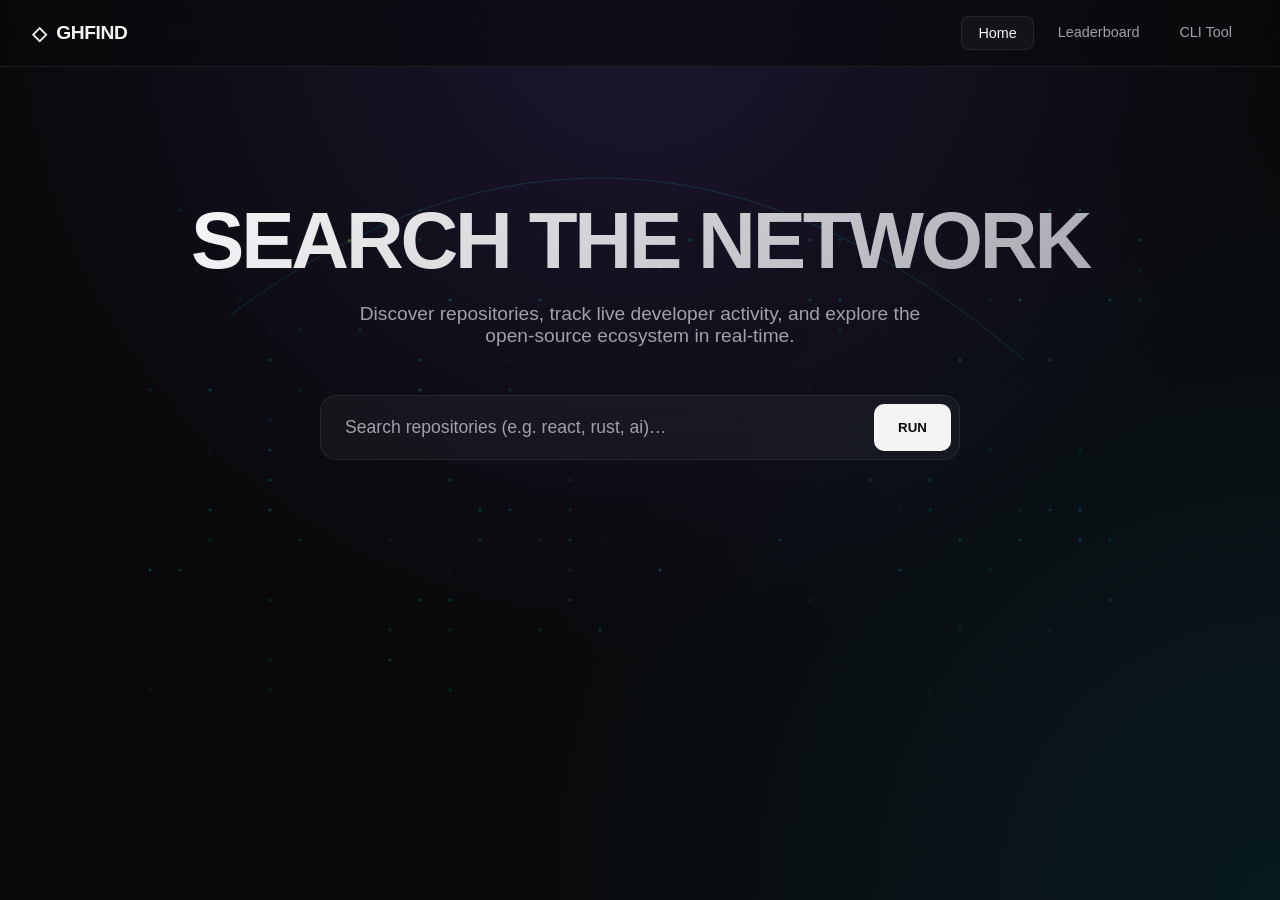
==== index.html @ 86d38558 "Refactor index.html for UI improvements and optimizations Updated the title and favicon, modified se" ====
<!doctype html>
<html lang="en">
<head>
  <meta charset="utf-8">
  <meta name="viewport" content="width=device-width,initial-scale=1">
  <title>◇ GHFIND — Global Intelligence</title>
  <link rel="icon" href="data:image/svg+xml,<svg xmlns='http://www.w3.org/2000/svg' viewBox='0 0 100 100'><text y='.9em' font-size='90'>🐣</text></svg>">
  <link rel="preconnect" href="https://fonts.googleapis.com">
  <link rel="preconnect" href="https://fonts.gstatic.com" crossorigin>
  <link href="https://fonts.googleapis.com/css2?family=JetBrains+Mono:wght@400;500;700&family=Kanit:wght@600;800;900&display=swap" rel="stylesheet">
  <link rel="stylesheet" href="style.css">
</head>
<body>

  <div class="bg-grid"></div>
  <canvas id="map-canvas"></canvas>

  <nav class="topbar">
    <a class="nav-logo" href="index.html">
      <span class="dia">◇</span> GHFIND
    </a>
    <div class="nav-links">
      <a href="index.html" class="active">Home</a>
      <a href="leaderboard.html">Leaderboard</a>
      <a href="https://github.com/7helix/ghfind" target="_blank">CLI Tool</a>
    </div>
  </nav>

  <main class="wrap">
    <section class="hero">
      <h1>SEARCH THE NETWORK</h1>
      <p>Discover repositories, track live developer activity, and explore the open-source ecosystem in real-time.</p>
      
      <div class="search-wrap">
        <input type="text" id="q" placeholder="Search repositories (e.g. react, rust, ai)…" autocomplete="off">
        <button id="search-btn">RUN</button>
      </div>
    </section>

    <div id="status" class="status" hidden></div>
    <div id="grid" class="grid"></div>
  </main>

  <script>
    const $ = s => document.querySelector(s);
    
    // ═══════════════════════════════════════════════════════════════
    // CYBER MAP ANIMATION
    // ═══════════════════════════════════════════════════════════════
    const canvas = $('#map-canvas');
    const ctx = canvas.getContext('2d');
    let w, h;
    let hubs = [];
    let pulses = [];

    function resize() {
      w = canvas.width = window.innerWidth;
      h = canvas.height = window.innerHeight;
    }
    window.addEventListener('resize', resize);
    resize();

    // Tech hubs (x, y percentages)
    const locations = [
      [0.15, 0.3], [0.18, 0.35], // US West
      [0.25, 0.3], [0.28, 0.35], // US Central
      [0.32, 0.3], [0.35, 0.35], // US East
      [0.45, 0.3], [0.48, 0.35], // Europe
      [0.65, 0.45],              // India
      [0.75, 0.35], [0.8, 0.4],  // Asia
      [0.82, 0.25],              // Japan
      [0.85, 0.8],               // Australia
      [0.35, 0.7]                // South America
    ];

    // Generate node grid
    for (let x = 0; x < w; x += 30) {
      for (let y = 0; y < h; y += 30) {
        if (Math.random() > 0.8 && (x > w*0.1 && x < w*0.9 && y > h*0.2 && y < h*0.8)) {
          hubs.push({ x, y, baseOpacity: Math.random() * 0.3 + 0.1, pulse: 0 });
        }
      }
    }

    function draw() {
      ctx.clearRect(0, 0, w, h);
      
      // Draw nodes
      hubs.forEach(hub => {
        hub.pulse *= 0.95;
        ctx.beginPath();
        ctx.arc(hub.x, hub.y, 1.5, 0, Math.PI * 2);
        ctx.fillStyle = `rgba(0, 229, 255, ${hub.baseOpacity + hub.pulse})`;
        ctx.fill();
      });

      // Draw pulses (lasers)
      for (let i = pulses.length - 1; i >= 0; i--) {
        let p = pulses[i];
        p.progress += 0.015;
        if (p.progress >= 1) {
          pulses.splice(i, 1);
          continue;
        }

        const startX = p.start[0] * w;
        const startY = p.start[1] * h;
        const endX = p.end[0] * w;
        const endY = p.end[1] * h;

        const cx = (startX + endX) / 2;
        const cy = (startY + endY) / 2 - Math.abs(startX - endX) * 0.4;

        ctx.beginPath();
        ctx.moveTo(startX, startY);
        ctx.quadraticCurveTo(cx, cy, endX, endY);
        
        const opacity = Math.sin(p.progress * Math.PI);
        ctx.strokeStyle = `rgba(0, 229, 255, ${opacity * 0.6})`;
        ctx.lineWidth = 1;
        ctx.stroke();

        // Glow dot
        const t = p.progress;
        const px = (1-t)*(1-t)*startX + 2*(1-t)*t*cx + t*t*endX;
        const py = (1-t)*(1-t)*startY + 2*(1-t)*t*cy + t*t*endY;
        
        ctx.beginPath();
        ctx.arc(px, py, 2, 0, Math.PI * 2);
        ctx.fillStyle = `rgba(168, 240, 74, ${opacity})`; // Lime dot
        ctx.fill();
        ctx.shadowColor = '#a8f04a';
        ctx.shadowBlur = 10;
      }
      ctx.shadowBlur = 0;

      requestAnimationFrame(draw);
    }

    // Spawn pulses randomly
    setInterval(() => {
      if (pulses.length < 8) {
        const start = locations[Math.floor(Math.random() * locations.length)];
        const end = locations[Math.floor(Math.random() * locations.length)];
        if (start !== end) {
          pulses.push({ start, end, progress: 0 });
        }
      }
    }, 900);

    draw();

    // ═══════════════════════════════════════════════════════════════
    // SEARCH LOGIC
    // ═══════════════════════════════════════════════════════════════
    async function search(q) {
      if (!q.trim()) return;
      $('#status').hidden = false;
      $('#status').innerHTML = '<div class="loader"></div>SCANNING NETWORK...';
      $('#grid').innerHTML = '';

      try {
        const url = `https://api.github.com/search/repositories?q=${encodeURIComponent(q)}&sort=stars&order=desc&per_page=12`;
        const res = await fetch(url);
        const data = await res.json();

        if (!res.ok) throw new Error(data.message);

        if (data.items.length === 0) {
          $('#status').textContent = 'NO REPOSITORIES FOUND.';
          return;
        }

        $('#status').hidden = true;
        
        data.items.forEach(repo => {
          const el = document.createElement('a');
          el.href = repo.html_url;
          el.target = '_blank';
          el.className = 'card';
          el.innerHTML = `
            <div class="card-head">
              <img class="card-avatar" src="${repo.owner.avatar_url}" alt="">
              <div class="card-repo">${repo.full_name}</div>
            </div>
            <div class="card-desc">${repo.description || 'No description provided.'}</div>
            <div class="card-stats">
              <span>★ ${repo.stargazers_count.toLocaleString()}</span>
              <span>⑂ ${repo.forks_count.toLocaleString()}</span>
              <span class="lang">${repo.language || 'TXT'}</span>
            </div>
          `;
          $('#grid').appendChild(el);
        });

      } catch (e) {
        $('#status').innerHTML = `<span class="error">ERR: ${e.message.toUpperCase()}</span>`;
      }
    }

    $('#search-btn').addEventListener('click', () => search($('#q').value));
    $('#q').addEventListener('keydown', e => {
      if (e.key === 'Enter') search($('#q').value);
    });

  </script>
</body>
</html>
---- style.css ----
:root {
  --bg: #09090b;
  --bg-glow: radial-gradient(circle at 50% 0%, rgba(139, 92, 246, 0.15) 0%, transparent 60%),
             radial-gradient(circle at 100% 100%, rgba(6, 182, 212, 0.1) 0%, transparent 50%);
  --glass: rgba(255, 255, 255, 0.04);
  --glass-hover: rgba(255, 255, 255, 0.08);
  --glass-border: rgba(255, 255, 255, 0.08);
  --text: #f4f4f5;
  --text-muted: #a1a1aa;
  --accent: #8b5cf6;
  --accent-glow: rgba(139, 92, 246, 0.4);
  --cyan: #06b6d4;
  --danger: #ef4444;
  --font: 'Inter', -apple-system, BlinkMacSystemFont, "Segoe UI", Roboto, sans-serif;
  --mono: 'JetBrains Mono', monospace;
}

* { box-sizing: border-box; margin: 0; padding: 0; }

body {
  background-color: var(--bg);
  background-image: var(--bg-glow);
  background-attachment: fixed;
  color: var(--text);
  font-family: var(--font);
  -webkit-font-smoothing: antialiased;
  min-height: 100vh;
  overflow-x: hidden;
}

::-webkit-scrollbar { width: 8px; height: 8px; }
::-webkit-scrollbar-track { background: var(--bg); }
::-webkit-scrollbar-thumb { background: #27272a; border-radius: 4px; }
::-webkit-scrollbar-thumb:hover { background: #3f3f46; }

a { color: inherit; text-decoration: none; }
button { font-family: inherit; cursor: pointer; border: none; background: none; }

/* Background Canvas */
#map-canvas {
  position: fixed;
  top: 0; left: 0; width: 100%; height: 100%;
  z-index: -1;
  opacity: 0.6;
}

/* Topbar */
.topbar {
  position: sticky; top: 0; z-index: 100;
  display: flex; align-items: center; justify-content: space-between;
  padding: 1rem 2rem;
  background: rgba(9, 9, 11, 0.6);
  backdrop-filter: blur(20px);
  -webkit-backdrop-filter: blur(20px);
  border-bottom: 1px solid var(--glass-border);
}
.nav-logo {
  display: flex; align-items: center; gap: 0.6rem;
  font-weight: 700; font-size: 1.2rem; letter-spacing: -0.02em;
}
.nav-logo svg { width: 24px; height: 24px; color: var(--accent); }
.nav-links { display: flex; gap: 0.5rem; }
.nav-links a {
  padding: 0.5rem 1rem; border-radius: 8px; font-size: 0.9rem; font-weight: 500;
  color: var(--text-muted); transition: all 0.2s ease;
}
.nav-links a:hover { color: var(--text); background: var(--glass); }
.nav-links a.active { color: var(--text); background: var(--glass); border: 1px solid var(--glass-border); }

/* Layout */
.wrap { max-width: 1200px; margin: 0 auto; padding: 2rem; }
.hero { text-align: center; padding: 6rem 1rem 2rem; }
.hero h1 {
  font-size: clamp(3rem, 8vw, 5rem); font-weight: 800; letter-spacing: -0.04em;
  background: linear-gradient(135deg, #fff 0%, #a1a1aa 100%);
  -webkit-background-clip: text; -webkit-text-fill-color: transparent;
  margin-bottom: 1rem;
}
.hero p { font-size: 1.2rem; color: var(--text-muted); max-width: 600px; margin: 0 auto 3rem; }

/* Search Bar */
.search-wrap {
  position: relative; max-width: 640px; margin: 0 auto;
  background: var(--glass); border: 1px solid var(--glass-border);
  border-radius: 16px; display: flex; padding: 0.5rem;
  backdrop-filter: blur(12px);
  transition: border-color 0.2s, box-shadow 0.2s;
}
.search-wrap:focus-within {
  border-color: var(--accent);
  box-shadow: 0 0 0 4px var(--accent-glow);
}
.search-wrap input {
  flex: 1; background: transparent; border: none; outline: none;
  color: var(--text); font-size: 1.1rem; padding: 0.8rem 1rem;
}
.search-wrap input::placeholder { color: var(--text-muted); }
.search-wrap button {
  background: var(--text); color: var(--bg); font-weight: 600;
  padding: 0 1.5rem; border-radius: 10px; transition: transform 0.1s;
}
.search-wrap button:hover { transform: scale(0.98); }

/* Filters */
.filters {
  display: flex; flex-direction: column; gap: 1rem; align-items: center;
  margin-top: 2rem;
}
.chips { display: flex; gap: 0.5rem; flex-wrap: wrap; justify-content: center; }
.chips .lbl { color: var(--text-muted); font-size: 0.9rem; font-weight: 500; margin-right: 0.5rem; }
.chip {
  padding: 0.4rem 1rem; border-radius: 20px; font-size: 0.85rem; font-weight: 500;
  background: var(--glass); border: 1px solid var(--glass-border); color: var(--text-muted);
  transition: all 0.2s;
}
.chip:hover { background: var(--glass-hover); color: var(--text); }
.chip.on { background: var(--accent); color: #fff; border-color: var(--accent); box-shadow: 0 0 12px var(--accent-glow); }

/* Cards */
.grid {
  display: grid; grid-template-columns: repeat(auto-fill, minmax(340px, 1fr));
  gap: 1.5rem; margin-top: 2rem;
}
.card {
  background: var(--glass); border: 1px solid var(--glass-border);
  border-radius: 16px; padding: 1.5rem; backdrop-filter: blur(12px);
  transition: all 0.3s cubic-bezier(0.4, 0, 0.2, 1);
  display: flex; flex-direction: column; cursor: pointer;
}
.card:hover {
  background: var(--glass-hover); border-color: rgba(255,255,255,0.15);
  transform: translateY(-4px); box-shadow: 0 12px 30px rgba(0,0,0,0.4);
}
.card-head { display: flex; align-items: center; gap: 0.8rem; margin-bottom: 1rem; }
.card-avatar { width: 32px; height: 32px; border-radius: 50%; background: #27272a; }
.card-repo { font-weight: 600; font-size: 1.1rem; color: #fff; flex: 1; }
.fav-btn {
  font-size: 1.2rem; color: var(--text-muted); transition: color 0.2s, transform 0.1s;
}
.fav-btn:hover { color: #fbbf24; transform: scale(1.1); }
.fav-btn.on { color: #fbbf24; }
.card-desc {
  color: var(--text-muted); font-size: 0.95rem; line-height: 1.6; flex: 1;
  display: -webkit-box; -webkit-line-clamp: 3; -webkit-box-orient: vertical; overflow: hidden;
  margin-bottom: 1.5rem;
}
.card-stats {
  display: flex; gap: 1rem; font-size: 0.85rem; color: var(--text-muted);
  align-items: center; border-top: 1px solid var(--glass-border); padding-top: 1rem;
}
.card-stats span { display: flex; align-items: center; gap: 0.3rem; }
.card-stats .lang { margin-left: auto; color: var(--cyan); font-weight: 500; }
.card-actions { display: flex; gap: 0.5rem; margin-top: 1rem; }
.btn-details, .btn-link {
  flex: 1; text-align: center; padding: 0.6rem; border-radius: 8px;
  font-size: 0.85rem; font-weight: 600; transition: all 0.2s;
}
.btn-details { background: rgba(139, 92, 246, 0.1); color: var(--accent); border: 1px solid rgba(139, 92, 246, 0.3); }
.btn-details:hover { background: rgba(139, 92, 246, 0.2); }
.btn-link { background: var(--glass); color: var(--text); border: 1px solid var(--glass-border); }
.btn-link:hover { background: var(--glass-hover); }

/* Utilities */
.status { text-align: center; color: var(--text-muted); margin: 2rem 0; font-size: 0.95rem; }
.status.error { color: var(--danger); }
.loader {
  width: 24px; height: 24px; border: 3px solid var(--glass-border);
  border-top-color: var(--accent); border-radius: 50%;
  animation: spin 1s linear infinite; margin: 0 auto 1rem;
}
@keyframes spin { to { transform: rotate(360deg); } }

/* Modals & Drawers */
.modal, .drawer { position: fixed; inset: 0; z-index: 200; display: flex; justify-content: center; align-items: center; }
.modal[hidden], .drawer[hidden] { display: none; }
.modal-back, .drawer-back { position: absolute; inset: 0; background: rgba(0,0,0,0.8); backdrop-filter: blur(4px); }
.modal-panel {
  position: relative; width: min(800px, 90%); max-height: 90vh; overflow-y: auto;
  background: var(--bg); border: 1px solid var(--glass-border);
  border-radius: 16px; padding: 2rem; box-shadow: 0 20px 50px rgba(0,0,0,0.5);
}
.drawer-panel {
  position: absolute; right: 0; top: 0; bottom: 0; width: min(400px, 90%);
  background: var(--bg); border-left: 1px solid var(--glass-border);
  display: flex; flex-direction: column;
}
.modal-close-btn {
  position: absolute; top: 1rem; right: 1rem; font-size: 1.2rem; color: var(--text-muted);
  background: var(--glass); width: 32px; height: 32px; border-radius: 50%;
  display: flex; align-items: center; justify-content: center;
}
.modal-close-btn:hover { background: var(--glass-hover); color: var(--text); }
.modal-stats {
  display: flex; gap: 2rem; background: var(--glass); padding: 1rem; border-radius: 12px; margin-bottom: 1.5rem;
}
.modal-stats strong { font-size: 1.2rem; color: var(--accent); }
.readme {
  background: #000; padding: 1rem; border-radius: 12px; font-family: var(--mono);
  font-size: 0.85rem; white-space: pre-wrap; color: #a1a1aa;
}
.drawer-head { padding: 1.5rem; border-bottom: 1px solid var(--glass-border); display: flex; justify-content: space-between; }
.drawer-body { padding: 1rem; overflow-y: auto; flex: 1; }
.fav-item {
  display: flex; align-items: center; gap: 0.8rem; padding: 0.8rem; border-radius: 8px;
  cursor: pointer; transition: background 0.2s;
}
.fav-item:hover { background: var(--glass); }

@media (max-width: 768px) {
  .topbar { padding: 1rem; flex-direction: column; gap: 1rem; }
  .nav-links { width: 100%; overflow-x: auto; justify-content: center; }
  .hero { padding: 4rem 1rem 2rem; }
  .grid { grid-template-columns: 1fr; }
}
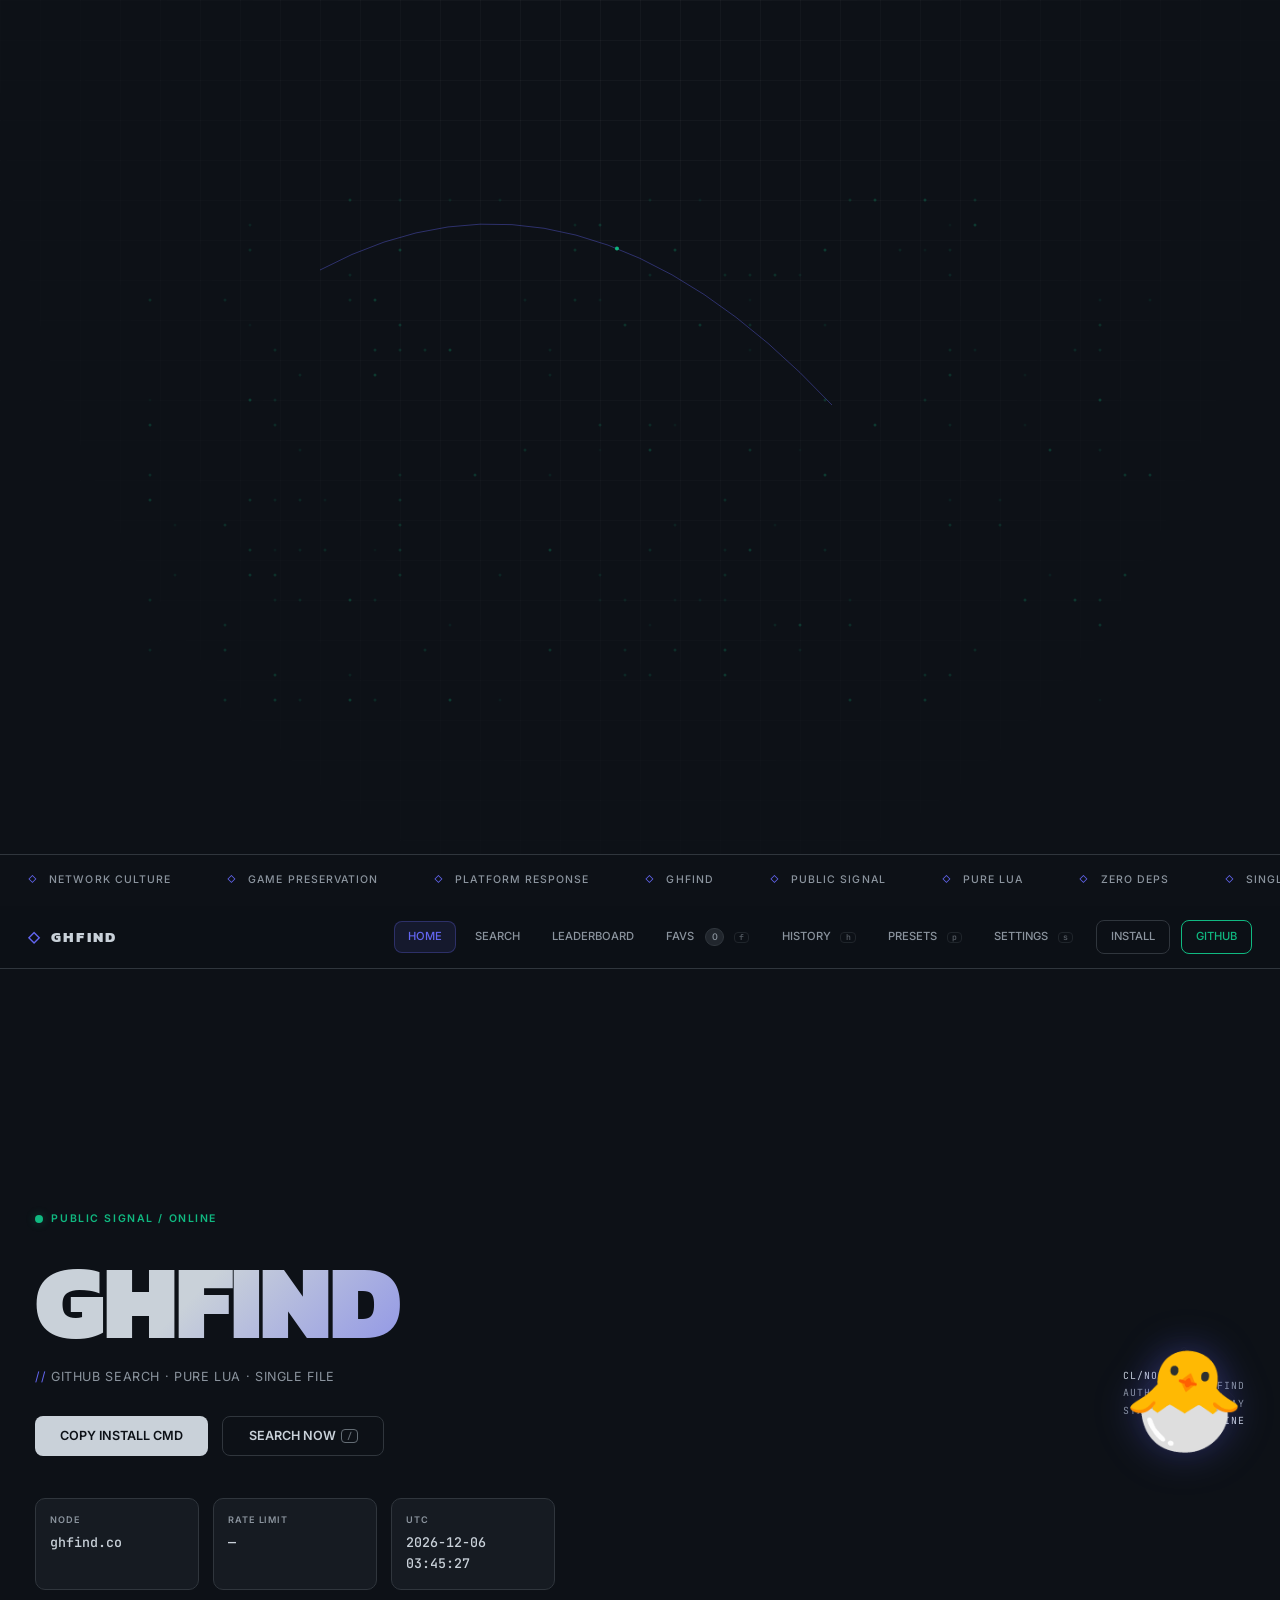
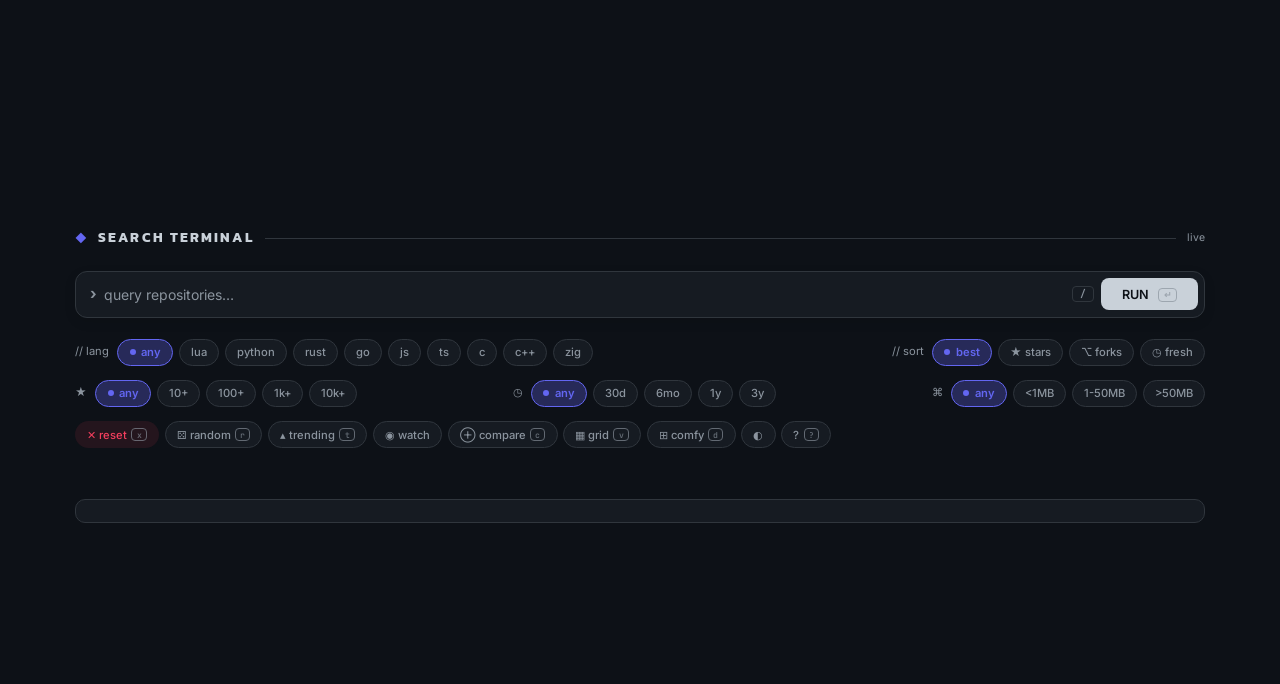
==== commit cd88a1be: "Update print statement from 'Hello' to 'Goodbye'" ====
--- a/index.html
+++ b/index.html
@@ -1,208 +1,1456 @@
 <!doctype html>
-<html lang="en">
+<html lang="en" data-theme="dark">
 <head>
-  <meta charset="utf-8">
-  <meta name="viewport" content="width=device-width,initial-scale=1">
-  <title>◇ GHFIND — Global Intelligence</title>
-  <link rel="icon" href="data:image/svg+xml,<svg xmlns='http://www.w3.org/2000/svg' viewBox='0 0 100 100'><text y='.9em' font-size='90'>🐣</text></svg>">
-  <link rel="preconnect" href="https://fonts.googleapis.com">
-  <link rel="preconnect" href="https://fonts.gstatic.com" crossorigin>
-  <link href="https://fonts.googleapis.com/css2?family=JetBrains+Mono:wght@400;500;700&family=Kanit:wght@600;800;900&display=swap" rel="stylesheet">
-  <link rel="stylesheet" href="style.css">
+<meta charset="utf-8">
+<meta name="viewport" content="width=device-width,initial-scale=1,viewport-fit=cover">
+<title>◇ GHFIND — repo searcher</title>
+<meta name="description" content="GitHub repository search tool — pure Lua, single file.">
+<link rel="icon" href="data:image/svg+xml,<svg xmlns='http://www.w3.org/2000/svg' viewBox='0 0 100 100'><text y='.9em' font-size='90'>🐣</text></svg>">
+<link rel="preconnect" href="https://fonts.googleapis.com">
+<link rel="preconnect" href="https://fonts.gstatic.com" crossorigin>
+<link href="https://fonts.googleapis.com/css2?family=Inter:wght@400;500;600;700;800&family=JetBrains+Mono:wght@400;500;700&family=Kanit:wght@600;800;900&display=swap" rel="stylesheet">
+<link rel="stylesheet" href="style.css">
 </head>
 <body>
 
-  <div class="bg-grid"></div>
-  <canvas id="map-canvas"></canvas>
-
-  <nav class="topbar">
-    <a class="nav-logo" href="index.html">
-      <span class="dia">◇</span> GHFIND
-    </a>
-    <div class="nav-links">
-      <a href="index.html" class="active">Home</a>
-      <a href="leaderboard.html">Leaderboard</a>
-      <a href="https://github.com/7helix/ghfind" target="_blank">CLI Tool</a>
-    </div>
-  </nav>
-
-  <main class="wrap">
-    <section class="hero">
-      <h1>SEARCH THE NETWORK</h1>
-      <p>Discover repositories, track live developer activity, and explore the open-source ecosystem in real-time.</p>
-      
-      <div class="search-wrap">
-        <input type="text" id="q" placeholder="Search repositories (e.g. react, rust, ai)…" autocomplete="off">
-        <button id="search-btn">RUN</button>
+<div class="bg-grid"></div>
+<canvas id="map-canvas"></canvas>
+
+<nav class="topbar">
+  <a class="nav-logo" href="#top">
+    <span class="dia">◇</span>
+    <span>GHFIND</span>
+  </a>
+  <button class="nav-toggle" id="nav-toggle" aria-label="menu" type="button">☰</button>
+  <div class="nav-links" id="nav-links">
+    <a class="active" href="#top">HOME</a>
+    <a href="#search">SEARCH</a>
+    <a href="leaderboard.html">LEADERBOARD</a>
+    <a href="#" id="nav-favs">FAVS<span class="badge" id="favc">0</span><kbd>f</kbd></a>
+    <a href="#" id="nav-hist">HISTORY<kbd>h</kbd></a>
+    <a href="#" id="nav-presets">PRESETS<kbd>p</kbd></a>
+    <a href="#" id="nav-settings">SETTINGS<kbd>s</kbd></a>
+    <a href="#" id="nav-install" class="nav-mid">INSTALL</a>
+    <a class="cta" href="https://github.com/7helix/ghfind" target="_blank" rel="noopener">GITHUB</a>
+  </div>
+</nav>
+
+<section class="hero" id="top">
+  <div class="hero-left">
+    <div class="signal">
+      <span class="signal-dot"></span>
+      PUBLIC SIGNAL / ONLINE
+    </div>
+    <h1 class="hero-title">GHFIND</h1>
+    <div class="hero-tag">github search · pure lua · single file</div>
+    <div class="hero-actions">
+      <button class="btn-green" id="copy-install">COPY INSTALL CMD</button>
+      <button class="btn-outline" id="scroll-search">SEARCH NOW <kbd>/</kbd></button>
+    </div>
+    <div class="info-boxes">
+      <div class="info-box">
+        <div class="k">NODE</div>
+        <div class="v">ghfind.co</div>
       </div>
-    </section>
-
-    <div id="status" class="status" hidden></div>
-    <div id="grid" class="grid"></div>
-  </main>
-
-  <script>
-    const $ = s => document.querySelector(s);
-    
-    // ═══════════════════════════════════════════════════════════════
-    // CYBER MAP ANIMATION
-    // ═══════════════════════════════════════════════════════════════
-    const canvas = $('#map-canvas');
-    const ctx = canvas.getContext('2d');
-    let w, h;
-    let hubs = [];
-    let pulses = [];
-
-    function resize() {
-      w = canvas.width = window.innerWidth;
-      h = canvas.height = window.innerHeight;
+      <div class="info-box">
+        <div class="k">RATE LIMIT</div>
+        <div class="v" id="rate">—</div>
+      </div>
+      <div class="info-box">
+        <div class="k">UTC</div>
+        <div class="v" id="utc">—</div>
+      </div>
+    </div>
+  </div>
+
+  <div class="hero-right">
+    <svg class="orbit" viewBox="0 0 500 500" aria-hidden="true">
+      <circle cx="250" cy="250" r="80"/>
+      <circle cx="250" cy="250" r="160" stroke-dasharray="4 8"/>
+      <circle cx="250" cy="250" r="230" stroke-dasharray="2 10"/>
+      <polygon points="250,40 460,250 250,460 40,250" fill="none"/>
+    </svg>
+    <div class="mascot">
+      <div class="mascot-glow"></div>
+      <div class="mascot-glyph">🐣</div>
+    </div>
+    <div class="hero-meta meta-l">
+      <div>CL/NODE::03</div>
+      <div>AUTH::PUBLIC</div>
+      <div>STATE::READ</div>
+    </div>
+    <div class="hero-meta meta-r">
+      <div>GHFIND</div>
+      <div>GATEWAY</div>
+      <div>ONLINE</div>
+    </div>
+  </div>
+</section>
+
+<section class="search-section" id="search">
+  <div class="section-head">
+    <span class="dia">◆</span>
+    <h2>SEARCH TERMINAL</h2>
+    <span class="line"></span>
+    <span class="dim">live</span>
+  </div>
+
+  <div class="bar">
+    <span class="prompt">›</span>
+    <input id="q" type="text" placeholder="query repositories…" autocomplete="off" spellcheck="false">
+    <kbd>/</kbd>
+    <button id="go">RUN <kbd>↵</kbd></button>
+  </div>
+
+  <div class="filters">
+    <div class="chips" id="langs">
+      <span class="lbl">// lang</span>
+      <button class="chip on" data-v="">any</button>
+      <button class="chip" data-v="lua">lua</button>
+      <button class="chip" data-v="python">python</button>
+      <button class="chip" data-v="rust">rust</button>
+      <button class="chip" data-v="go">go</button>
+      <button class="chip" data-v="javascript">js</button>
+      <button class="chip" data-v="typescript">ts</button>
+      <button class="chip" data-v="c">c</button>
+      <button class="chip" data-v="c++">c++</button>
+      <button class="chip" data-v="zig">zig</button>
+    </div>
+    <div class="chips right" id="sorts">
+      <span class="lbl">// sort</span>
+      <button class="chip on" data-v="">best</button>
+      <button class="chip" data-v="stars">★ stars</button>
+      <button class="chip" data-v="forks">⌥ forks</button>
+      <button class="chip" data-v="updated">◷ fresh</button>
+    </div>
+  </div>
+
+  <div class="filters">
+    <div class="chips" id="stars">
+      <span class="lbl">★</span>
+      <button class="chip on" data-v="">any</button>
+      <button class="chip" data-v="10">10+</button>
+      <button class="chip" data-v="100">100+</button>
+      <button class="chip" data-v="1000">1k+</button>
+      <button class="chip" data-v="10000">10k+</button>
+    </div>
+    <div class="chips" id="age">
+      <span class="lbl">◷</span>
+      <button class="chip on" data-v="">any</button>
+      <button class="chip" data-v="30">30d</button>
+      <button class="chip" data-v="180">6mo</button>
+      <button class="chip" data-v="365">1y</button>
+      <button class="chip" data-v="1095">3y</button>
+    </div>
+    <div class="chips" id="size">
+      <span class="lbl">⌘</span>
+      <button class="chip on" data-v="">any</button>
+      <button class="chip" data-v="small">&lt;1MB</button>
+      <button class="chip" data-v="medium">1-50MB</button>
+      <button class="chip" data-v="large">&gt;50MB</button>
+    </div>
+  </div>
+
+  <div class="filters">
+    <div class="chips right">
+      <button class="chip" id="reset-filters">✕ reset <kbd>x</kbd></button>
+      <button class="chip" id="random">⚄ random <kbd>r</kbd></button>
+      <button class="chip" id="trend">▴ trending <kbd>t</kbd></button>
+      <button class="chip" id="watch">◉ watch</button>
+      <button class="chip" id="compare">⊕ compare <kbd>c</kbd></button>
+      <button class="chip" id="view">▦ grid <kbd>v</kbd></button>
+      <button class="chip" id="density">⊞ comfy <kbd>d</kbd></button>
+      <button class="chip" id="theme">◐</button>
+      <button class="chip" id="help">? <kbd>?</kbd></button>
+    </div>
+  </div>
+
+  <p id="status" class="status"></p>
+  <div class="stats-bar" id="stats-bar" hidden></div>
+  <div id="grid" class="grid"></div>
+
+  <div class="more-wrap">
+    <button id="more" class="more" hidden>LOAD MORE</button>
+  </div>
+</section>
+
+<div class="drawer" id="drawer" hidden>
+  <div class="drawer-back" id="drawer-back"></div>
+  <div class="drawer-panel">
+    <div class="drawer-head">
+      <h3 id="drawer-title">favorites</h3>
+      <div class="drawer-actions" id="drawer-actions"></div>
+      <button class="icon-btn" id="drawer-close">✕ <kbd>esc</kbd></button>
+    </div>
+    <div class="drawer-body" id="drawer-body"></div>
+  </div>
+</div>
+
+<div class="modal" id="modal" hidden>
+  <div class="modal-back" id="modal-back"></div>
+  <div class="modal-panel">
+    <button class="icon-btn modal-close" id="modal-close">✕ <kbd>esc</kbd></button>
+    <div class="modal-body" id="modal-body"></div>
+  </div>
+</div>
+
+<div class="modal" id="modal2" hidden>
+  <div class="modal-back" id="modal2-back"></div>
+  <div class="modal-panel">
+    <button class="icon-btn modal-close" id="modal2-close">✕ <kbd>esc</kbd></button>
+    <div class="modal-body" id="modal2-body"></div>
+  </div>
+</div>
+
+<div class="modal" id="modal3" hidden>
+  <div class="modal-back" id="modal3-back"></div>
+  <div class="modal-panel">
+    <button class="icon-btn modal-close" id="modal3-close">✕ <kbd>esc</kbd></button>
+    <div class="modal-body" id="modal3-body"></div>
+  </div>
+</div>
+
+<div class="toast" id="toast"></div>
+
+<div class="ticker">
+  <div class="ticker-track" id="ticker"></div>
+</div>
+
+<script>
+const $ = s => document.querySelector(s);
+const $$ = s => [...document.querySelectorAll(s)];
+const esc = s => String(s ?? '').replace(/[&<>"']/g, c => ({
+  '&':'&amp;','<':'&lt;','>':'&gt;','"':'&quot;',"'":'&#39;'
+}[c]));
+const fmt = n => n >= 1e6 ? (n/1e6).toFixed(1)+'M'
+              : n >= 1e3 ? (n/1e3).toFixed(1)+'k'
+              : String(n|0);
+const fmtSize = kb => kb >= 1024*1024 ? (kb/1024/1024).toFixed(1)+'GB'
+                   : kb >= 1024 ? (kb/1024).toFixed(1)+'MB'
+                   : kb + 'KB';
+const ago = d => {
+  const s = (Date.now() - new Date(d)) / 1000;
+  if (s < 3600) return Math.floor(s/60)+'m';
+  if (s < 86400) return Math.floor(s/3600)+'h';
+  if (s < 2592000) return Math.floor(s/86400)+'d';
+  if (s < 31536000) return Math.floor(s/2592000)+'mo';
+  return Math.floor(s/31536000)+'y';
+};
+
+const LANG_COLORS = {
+  'Lua':'#00e5ff','Python':'#a8f04a','Rust':'#ff5c3d','Go':'#00d4ff',
+  'JavaScript':'#f7df1e','TypeScript':'#00a8ff','C':'#7a7a7a','C++':'#ff2e97',
+  'Zig':'#ff9d00','Java':'#ff7a3d','Ruby':'#ff2e63','Haskell':'#b47aff',
+  'Shell':'#4ade80','Vim script':'#7dff4d','Nix':'#7dc4ff'
+};
+const langColor = l => LANG_COLORS[l] || '#00e5ff';
+
+const LS = {
+  get(k, d) { try { return JSON.parse(localStorage.getItem('ghf_'+k)) ?? d } catch { return d } },
+  set(k, v) { try { localStorage.setItem('ghf_'+k, JSON.stringify(v)) } catch {} },
+  del(k) { try { localStorage.removeItem('ghf_'+k) } catch {} }
+};
+
+const state = {
+  lang: '', sort: '', stars: '', age: '', size: '',
+  page: 1, per: 12, total: 0, q: '',
+  busy: false,
+  view: LS.get('view', 'grid'),
+  density: LS.get('density', 'comfortable'),
+  token: sessionStorage.getItem('ghf_tok') || '',
+  favs: LS.get('favs', []),
+  hist: LS.get('hist', []),
+  presets: LS.get('presets', []),
+  notes: LS.get('notes', {}),
+  seen: LS.get('seen', {}),
+  watchTimer: null,
+  watchQuery: '',
+  compare: [],
+  rate: null
+};
+
+const savedTheme = LS.get('theme', null);
+if (savedTheme) document.documentElement.dataset.theme = savedTheme;
+
+async function ghSearch(q, page = 1) {
+  let query = q;
+  if (state.lang) query += ' language:' + state.lang;
+  if (state.stars) query += ' stars:>=' + state.stars;
+  if (state.age) {
+    const d = new Date();
+    d.setDate(d.getDate() - +state.age);
+    query += ' pushed:>' + d.toISOString().slice(0,10);
+  }
+  if (state.size) {
+    if (state.size === 'small') query += ' size:<1000';
+    else if (state.size === 'medium') query += ' size:1000..50000';
+    else if (state.size === 'large') query += ' size:>50000';
+  }
+  const p = new URLSearchParams({ q: query, per_page: state.per, page });
+  if (state.sort) { p.set('sort', state.sort); p.set('order', 'desc'); }
+  const h = { Accept: 'application/vnd.github+json' };
+  if (state.token) h.Authorization = 'Bearer ' + state.token;
+  const r = await fetch('https://api.github.com/search/repositories?' + p, { headers: h });
+  const remaining = r.headers.get('X-RateLimit-Remaining');
+  const limit = r.headers.get('X-RateLimit-Limit');
+  if (remaining !== null) {
+    state.rate = remaining + '/' + (limit || '?');
+    $('#rate').textContent = state.rate;
+  }
+  const j = await r.json();
+  if (!r.ok) throw new Error(j.message || ('HTTP ' + r.status));
+  return j;
+}
+
+async function ghRepo(full) {
+  const h = { Accept: 'application/vnd.github+json' };
+  if (state.token) h.Authorization = 'Bearer ' + state.token;
+  const r = await fetch('https://api.github.com/repos/' + full, { headers: h });
+  if (!r.ok) return null;
+  return r.json();
+}
+
+async function ghReadme(full) {
+  const h = { Accept: 'application/vnd.github.raw' };
+  if (state.token) h.Authorization = 'Bearer ' + state.token;
+  const r = await fetch('https://api.github.com/repos/' + full + '/readme', { headers: h });
+  if (!r.ok) return '';
+  return r.text();
+}
+
+async function ghReleases(full) {
+  const h = { Accept: 'application/vnd.github+json' };
+  if (state.token) h.Authorization = 'Bearer ' + state.token;
+  const r = await fetch('https://api.github.com/repos/' + full + '/releases?per_page=3', { headers: h });
+  if (!r.ok) return [];
+  return r.json();
+}
+
+async function ghContributors(full) {
+  const h = { Accept: 'application/vnd.github+json' };
+  if (state.token) h.Authorization = 'Bearer ' + state.token;
+  const r = await fetch('https://api.github.com/repos/' + full + '/contributors?per_page=5', { headers: h });
+  if (!r.ok) return [];
+  return r.json();
+}
+
+async function ghFile(full, path) {
+  const h = { Accept: 'application/vnd.github.raw' };
+  if (state.token) h.Authorization = 'Bearer ' + state.token;
+  const r = await fetch('https://api.github.com/repos/' + full + '/contents/' + path, { headers: h });
+  if (!r.ok) return '';
+  return r.text();
+}
+
+function pushHist(q) {
+  state.hist = [q, ...state.hist.filter(x => x !== q)].slice(0, 50);
+  LS.set('hist', state.hist);
+}
+
+function isFav(fn) { return state.favs.some(f => f.full_name === fn); }
+
+function toggleFav(r) {
+  const i = state.favs.findIndex(f => f.full_name === r.full_name);
+  if (i >= 0) state.favs.splice(i, 1);
+  else state.favs.unshift({
+    full_name: r.full_name, html_url: r.html_url,
+    description: r.description, stars: r.stargazers_count,
+    forks: r.forks_count, language: r.language,
+    owner: r.owner?.avatar_url, added: Date.now()
+  });
+  state.favs = state.favs.slice(0, 200);
+  LS.set('favs', state.favs);
+  $('#favc').textContent = state.favs.length;
+}
+
+let toastT;
+function toast(msg) {
+  const t = $('#toast');
+  t.textContent = msg;
+  t.classList.add('on');
+  clearTimeout(toastT);
+  toastT = setTimeout(() => t.classList.remove('on'), 1800);
+}
+
+function highlight(text, q) {
+  if (!q) return esc(text);
+  const words = q.split(/\s+/).filter(w => w.length > 1);
+  let out = esc(text);
+  words.forEach(w => {
+    const re = new RegExp('(' + w.replace(/[.*+?^${}()|[\]\\]/g, '\\$&') + ')', 'gi');
+    out = out.replace(re, '<mark>$1</mark>');
+  });
+  return out;
+}
+
+function escHtml(s) {
+  return String(s).replace(/&/g, '&amp;').replace(/</g, '&lt;').replace(/>/g, '&gt;');
+}
+
+function md(src) {
+  if (!src) return '';
+  let s = src.replace(/\r\n/g, '\n');
+
+  const codeBlocks = [];
+  s = s.replace(/```(\w*)\n([\s\S]*?)```/g, (m, lang, code) => {
+    codeBlocks.push('<pre class="md-code"><code>' + escHtml(code) + '</code></pre>');
+    return '\u0001B' + (codeBlocks.length - 1) + '\u0001B';
+  });
+
+  s = s.replace(/<!--[\s\S]*?-->/g, '');
+  s = s.replace(/<script\b[^>]*>[\s\S]*?<\/script>/gi, '');
+  s = s.replace(/<style\b[^>]*>[\s\S]*?<\/style>/gi, '');
+  s = s.replace(/<iframe\b[^>]*>[\s\S]*?<\/iframe>/gi, '');
+  s = s.replace(/<object\b[^>]*>[\s\S]*?<\/object>/gi, '');
+  s = s.replace(/<embed\b[^>]*>/gi, '');
+  s = s.replace(/<form\b[^>]*>[\s\S]*?<\/form>/gi, '');
+
+  const tags = [];
+  s = s.replace(/<\/?[a-zA-Z][a-zA-Z0-9-]*(?:\s[^>]*)?\/?>/g, tag => {
+    let clean = tag
+      .replace(/\s+on\w+\s*=\s*(?:"[^"]*"|'[^']*'|[^\s>]+)/gi, '')
+      .replace(/(href|src)\s*=\s*(?:"javascript:[^"]*"|'javascript:[^']*')/gi, '$1="about:blank"');
+    tags.push(clean);
+    return '\u0001T' + (tags.length - 1) + '\u0001T';
+  });
+
+  s = s.replace(/</g, '&lt;').replace(/>/g, '&gt;');
+
+  s = s.replace(/`([^`\n]+)`/g, '<code class="md-inline">$1</code>');
+
+  s = s.replace(/!\[([^\]]*)\]\(([^)\s]+)[^)]*\)/g,
+    '<img class="md-img" src="$2" alt="$1" loading="lazy">');
+  s = s.replace(/\[([^\]]+)\]\(([^)\s]+)[^)]*\)/g,
+    '<a class="md-a" href="$2" target="_blank" rel="noopener">$1</a>');
+
+  s = s.replace(/\*\*([^*\n]+)\*\*/g, '<strong>$1</strong>');
+  s = s.replace(/(^|[^*])\*([^*\n]+)\*/g, '$1<em>$2</em>');
+  s = s.replace(/__([^_\n]+)__/g, '<strong>$1</strong>');
+  s = s.replace(/(^|[^_])_([^_\n]+)_/g, '$1<em>$2</em>');
+
+  s = s.replace(/^######\s+(.+)$/gm, '<h6>$1</h6>');
+  s = s.replace(/^#####\s+(.+)$/gm, '<h5>$1</h5>');
+  s = s.replace(/^####\s+(.+)$/gm, '<h4>$1</h4>');
+  s = s.replace(/^###\s+(.+)$/gm, '<h3>$1</h3>');
+  s = s.replace(/^##\s+(.+)$/gm, '<h2>$1</h2>');
+  s = s.replace(/^#\s+(.+)$/gm, '<h1>$1</h1>');
+
+  s = s.replace(/^[-*_]{3,}\s*$/gm, '<hr class="md-hr">');
+  s = s.replace(/^>\s?(.+)$/gm, '<blockquote class="md-quote">$1</blockquote>');
+
+  s = s.replace(/(<a class="md-a"[^>]*>\s*<img[^>]*>\s*<\/a>\s*){2,}/g,
+    m => '<div class="md-badges">' + m + '</div>');
+
+  s = s.replace(/^[-*]\s+\[x\]\s+(.+)$/gm, '<li class="md-task done">$1</li>');
+  s = s.replace(/^[-*]\s+\[\s\]\s+(.+)$/gm, '<li class="md-task">$1</li>');
+
+  s = s.replace(/(^[-*]\s+.+(\n[-*]\s+.+)*)/gm, m => {
+    const items = m.split('\n').map(l => l.replace(/^[-*]\s+/, ''));
+    return '<ul class="md-ul">' + items.map(i => '<li>' + i + '</li>').join('') + '</ul>';
+  });
+  s = s.replace(/(^\d+\.\s+.+(\n\d+\.\s+.+)*)/gm, m => {
+    const items = m.split('\n').map(l => l.replace(/^\d+\.\s+/, ''));
+    return '<ol class="md-ol">' + items.map(i => '<li>' + i + '</li>').join('') + '</ol>';
+  });
+
+  s = s.split('\n').map(line => {
+    const t = line.trim();
+    if (!t) return '';
+    if (/^(?:\u0001[TB]\d+\u0001[TB])+\s*$/.test(t)) return line;
+    if (/^<(h\d|p|ul|ol|li|pre|blockquote|hr|div|section|table|details|figure|article|center)/i.test(t)) return line;
+    if (/^<\//.test(t)) return line;
+    return '<p class="md-p">' + line + '</p>';
+  }).join('\n');
+
+  s = s.replace(/\u0001B(\d+)\u0001B/g, (m, i) => codeBlocks[+i]);
+  s = s.replace(/\u0001T(\d+)\u0001T/g, (m, i) => tags[+i]);
+
+  return s;
+}
+
+function card(r, i) {
+  const c = document.createElement('article');
+  c.className = 'card';
+  c.dataset.fn = r.full_name;
+  c.style.animationDelay = (i * 30) + 'ms';
+  const fav = isFav(r.full_name);
+  const inCompare = state.compare.includes(r.full_name);
+  const note = state.notes[r.full_name] || '';
+  c.innerHTML = `
+    <div class="card-head">
+      <img class="avatar" src="${esc(r.owner?.avatar_url || '')}" alt="" loading="lazy">
+      <a class="repo" href="${esc(r.html_url)}" target="_blank" rel="noopener">${highlight(r.full_name, state.q)}</a>
+      <button class="fav ${fav?'on':''}" title="favorite" type="button">${fav?'★':'☆'}</button>
+      <button class="cmp ${inCompare?'on':''}" title="compare" type="button">⊕</button>
+    </div>
+    <p class="desc">${highlight(r.description || '—', state.q)}</p>
+    ${r.topics && r.topics.length ? `<div class="topics">${r.topics.slice(0,4).map(t => `<span class="topic">#${esc(t)}</span>`).join('')}</div>` : ''}
+    ${note ? `<div class="note">📝 ${esc(note)}</div>` : ''}
+    <div class="card-foot">
+      ${r.language ? `<span class="pill" style="--lc:${langColor(r.language)}">${esc(r.language)}</span>` : ''}
+      <span class="metric">★ ${fmt(r.stargazers_count)}</span>
+      <span class="metric">⌥ ${fmt(r.forks_count)}</span>
+      <span class="metric">! ${fmt(r.open_issues_count)}</span>
+      <span class="metric dim">◷ ${ago(r.updated_at)}</span>
+    </div>
+    <div class="card-actions">
+      <a class="act" href="${esc(r.html_url)}" target="_blank" rel="noopener">OPEN ↗</a>
+      <button class="act copy" type="button">COPY</button>
+      <button class="act clone" type="button">CLONE</button>
+      <button class="act details" type="button">INFO</button>
+    </div>`;
+  c.querySelector('.fav').addEventListener('click', e => {
+    e.preventDefault();
+    toggleFav(r);
+    e.target.classList.toggle('on');
+    e.target.textContent = e.target.classList.contains('on') ? '★' : '☆';
+    toast(isFav(r.full_name) ? '★ saved' : 'removed');
+  });
+  c.querySelector('.cmp').addEventListener('click', e => {
+    e.preventDefault();
+    const i = state.compare.indexOf(r.full_name);
+    if (i >= 0) state.compare.splice(i, 1);
+    else state.compare.push(r.full_name);
+    e.target.classList.toggle('on');
+    toast(state.compare.length + ' selected');
+  });
+  c.querySelector('.copy').addEventListener('click', async e => {
+    e.preventDefault();
+    await navigator.clipboard.writeText(r.html_url);
+    toast('url copied');
+  });
+  c.querySelector('.clone').addEventListener('click', async e => {
+    e.preventDefault();
+    const url = r.clone_url || r.html_url + '.git';
+    await navigator.clipboard.writeText('git clone ' + url);
+    toast('clone cmd copied');
+  });
+  c.querySelector('.details').addEventListener('click', e => {
+    e.preventDefault();
+    openRepoModal(r);
+  });
+  c.querySelector('.repo').addEventListener('click', e => {
+    e.preventDefault();
+    openRepoModal(r);
+  });
+  return c;
+}
+
+function render(items, append = false) {
+  const grid = $('#grid');
+  if (!append) grid.innerHTML = '';
+  if (!items.length && !append) {
+    grid.innerHTML = '<p class="empty">// no results</p>';
+    $('#stats-bar').hidden = true;
+    return;
+  }
+  items.forEach((r, i) => grid.appendChild(card(r, i)));
+  if (!append) showLangChart(items);
+}
+
+function showLangChart(items) {
+  const bar = $('#stats-bar');
+  if (!items || items.length < 2) { bar.hidden = true; return; }
+  const counts = {};
+  items.forEach(r => {
+    const l = r.language || 'Other';
+    counts[l] = (counts[l] || 0) + 1;
+  });
+  const sorted = Object.entries(counts).sort((a,b) => b[1]-a[1]);
+  bar.innerHTML = '';
+  const label = document.createElement('span');
+  label.className = 'stat-pill';
+  label.innerHTML = '<b>// lang</b>';
+  bar.appendChild(label);
+  sorted.forEach(([l, n]) => {
+    const el = document.createElement('span');
+    el.className = 'stat-pill';
+    el.innerHTML = `<span class="swatch" style="background:${langColor(l)};box-shadow:0 0 6px ${langColor(l)}"></span>${esc(l)} <b>${n}</b>`;
+    el.addEventListener('click', () => {
+      setChip('#langs', l.toLowerCase());
+      state.lang = l.toLowerCase();
+      if (state.q) run(state.q);
+    });
+    bar.appendChild(el);
+  });
+  bar.hidden = false;
+}
+
+async function run(q, page = 1) {
+  if (state.busy || !q.trim()) return;
+  state.busy = true;
+  state.q = q;
+  state.page = page;
+  $('#status').innerHTML = '<span class="dim">[ … ]</span>';
+  try {
+    const d = await ghSearch(q.trim(), page);
+    state.total = d.total_count || 0;
+    $('#status').innerHTML = `<span class="ok">[ ok ]</span> ${fmt(state.total)} repos <span class="dim">// ${(d.items||[]).length}</span>`;
+    render(d.items || [], page > 1);
+    $('#more').hidden = (d.items||[]).length < state.per || page * state.per >= Math.min(state.total, 1000);
+    if (page === 1) pushHist(q.trim());
+    const url = new URL(location);
+    url.searchParams.set('q', q.trim());
+    history.replaceState(null, '', url);
+  } catch (e) {
+    $('#status').innerHTML = '<span class="err-mark">[ err ]</span> ' + esc(e.message);
+  } finally {
+    state.busy = false;
+  }
+}
+
+function setChip(sel, val) {
+  $$(sel + ' .chip').forEach(c => c.classList.toggle('on', c.dataset.v === val));
+}
+
+function resetFilters() {
+  state.lang = '';
+  state.sort = '';
+  state.stars = '';
+  state.age = '';
+  state.size = '';
+  setChip('#langs', '');
+  setChip('#sorts', '');
+  setChip('#stars', '');
+  setChip('#age', '');
+  setChip('#size', '');
+  if ($('#q').value.trim()) run($('#q').value);
+  else toast('cleared');
+}
+
+function openDrawer(title, bodyFn, actions) {
+  $('#drawer-title').textContent = title;
+  $('#drawer-body').innerHTML = '';
+  $('#drawer-actions').innerHTML = '';
+  if (actions) actions($('#drawer-actions'));
+  bodyFn($('#drawer-body'));
+  $('#drawer').hidden = false;
+  requestAnimationFrame(() => $('#drawer').classList.add('on'));
+}
+function closeDrawer() {
+  const d = $('#drawer');
+  d.classList.remove('on');
+  setTimeout(() => d.hidden = true, 200);
+}
+
+async function openRepoModal(r) {
+  const m = $('#modal');
+  const body = $('#modal-body');
+  body.innerHTML = `
+    <div class="m-head">
+      <img class="m-av" src="${esc(r.owner?.avatar_url||'')}" alt="">
+      <div style="flex:1;min-width:0">
+        <h3 class="m-title">${esc(r.full_name)}</h3>
+        <div class="m-owner">// ${esc(r.owner?.login||'')}</div>
+        <p class="m-desc">${esc(r.description||'—')}</p>
+      </div>
+    </div>
+    <div class="m-stats">
+      <div class="m-stat"><div class="v">${fmt(r.stargazers_count)}</div><div class="l">stars</div></div>
+      <div class="m-stat"><div class="v">${fmt(r.forks_count)}</div><div class="l">forks</div></div>
+      <div class="m-stat"><div class="v">${fmt(r.open_issues_count)}</div><div class="l">issues</div></div>
+      <div class="m-stat"><div class="v">${fmt(r.watchers_count)}</div><div class="l">watchers</div></div>
+      <div class="m-stat"><div class="v">${fmtSize(r.size)}</div><div class="l">size</div></div>
+      <div class="m-stat"><div class="v">${r.license?.spdx_id || '—'}</div><div class="l">license</div></div>
+    </div>
+    ${r.topics && r.topics.length ? `<div class="m-topics">${r.topics.map(t => `<a class="m-topic" href="https://github.com/topics/${esc(t)}" target="_blank" rel="noopener">#${esc(t)}</a>`).join('')}</div>` : ''}
+    <div id="m-extra"></div>
+    <div id="m-readme" class="m-readme"><div class="m-loading">// loading…</div></div>
+    <div class="m-actions">
+      <a class="m-btn primary" href="${esc(r.html_url)}" target="_blank" rel="noopener">OPEN ↗</a>
+      <button class="m-btn" id="m-fav" type="button">${isFav(r.full_name) ? '★ UNFAV' : '☆ FAV'}</button>
+      <button class="m-btn" id="m-copy" type="button">COPY URL</button>
+      <button class="m-btn" id="m-clone" type="button">COPY CLONE</button>
+      <button class="m-btn" id="m-note" type="button">NOTE</button>
+      <button class="m-btn" id="m-files" type="button">FILES</button>
+      <a class="m-btn" href="${esc(r.html_url)}/issues" target="_blank" rel="noopener">ISSUES</a>
+      <a class="m-btn" href="${esc(r.html_url)}/releases" target="_blank" rel="noopener">RELEASES</a>
+    </div>`;
+  m.hidden = false;
+  requestAnimationFrame(() => m.classList.add('on'));
+
+  body.querySelector('#m-fav').addEventListener('click', () => {
+    toggleFav(r);
+    const on = isFav(r.full_name);
+    body.querySelector('#m-fav').textContent = on ? '★ UNFAV' : '☆ FAV';
+    toast(on ? '★ saved' : 'removed');
+  });
+  body.querySelector('#m-copy').addEventListener('click', async () => {
+    await navigator.clipboard.writeText(r.html_url);
+    toast('url copied');
+  });
+  body.querySelector('#m-clone').addEventListener('click', async () => {
+    await navigator.clipboard.writeText('git clone ' + (r.clone_url || r.html_url + '.git'));
+    toast('clone copied');
+  });
+  body.querySelector('#m-note').addEventListener('click', () => {
+    const cur = state.notes[r.full_name] || '';
+    const note = prompt('note for ' + r.full_name, cur);
+    if (note !== null) {
+      if (note.trim()) state.notes[r.full_name] = note.trim();
+      else delete state.notes[r.full_name];
+      LS.set('notes', state.notes);
+      toast('note saved');
     }
-    window.addEventListener('resize', resize);
-    resize();
-
-    // Tech hubs (x, y percentages)
-    const locations = [
-      [0.15, 0.3], [0.18, 0.35], // US West
-      [0.25, 0.3], [0.28, 0.35], // US Central
-      [0.32, 0.3], [0.35, 0.35], // US East
-      [0.45, 0.3], [0.48, 0.35], // Europe
-      [0.65, 0.45],              // India
-      [0.75, 0.35], [0.8, 0.4],  // Asia
-      [0.82, 0.25],              // Japan
-      [0.85, 0.8],               // Australia
-      [0.35, 0.7]                // South America
+  });
+  body.querySelector('#m-files').addEventListener('click', () => openFilesModal(r));
+
+  const [readme, releases, contributors] = await Promise.all([
+    ghReadme(r.full_name),
+    ghReleases(r.full_name),
+    ghContributors(r.full_name)
+  ]);
+
+  const extra = body.querySelector('#m-extra');
+  if (releases.length) {
+    extra.innerHTML += `<div class="m-section"><div class="m-section-title">// releases</div>${releases.map(rel => `
+      <a class="m-release" href="${esc(rel.html_url)}" target="_blank" rel="noopener">
+        <span class="m-rel-tag">${esc(rel.tag_name)}</span>
+        <span class="m-rel-name">${esc(rel.name || '')}</span>
+        <span class="m-rel-date">${ago(rel.published_at)}</span>
+      </a>`).join('')}</div>`;
+  }
+  if (contributors.length) {
+    extra.innerHTML += `<div class="m-section"><div class="m-section-title">// contributors</div><div class="m-contrib">${contributors.map(c => `
+      <a class="m-contrib-item" href="${esc(c.html_url)}" target="_blank" rel="noopener" title="${esc(c.login)}">
+        <img src="${esc(c.avatar_url)}" alt="">
+        <span>${esc(c.login)}</span>
+      </a>`).join('')}</div></div>`;
+  }
+
+  const readmeEl = body.querySelector('#m-readme');
+  if (!readme) {
+    readmeEl.innerHTML = '<div class="m-loading">// no readme</div>';
+    return;
+  }
+  readmeEl.innerHTML = '<div class="md">' + md(readme.slice(0, 16000)) +
+    (readme.length > 16000 ? '<p class="md-p"><em>… truncated</em></p>' : '') + '</div>';
+}
+
+async function openFilesModal(r) {
+  const m = $('#modal3');
+  const body = $('#modal3-body');
+  body.innerHTML = `
+    <h3 class="m-title">◇ FILE BROWSER</h3>
+    <div class="m-owner">// ${esc(r.full_name)}</div>
+    <div id="fb-path" class="fb-path">/</div>
+    <div id="fb-list" class="fb-list"><div class="m-loading">// loading…</div></div>`;
+  m.hidden = false;
+  requestAnimationFrame(() => m.classList.add('on'));
+
+  const pathEl = body.querySelector('#fb-path');
+  const listEl = body.querySelector('#fb-list');
+  let currentPath = '';
+
+  async function load(path) {
+    currentPath = path;
+    pathEl.textContent = '/' + (path || '');
+    listEl.innerHTML = '<div class="m-loading">// loading…</div>';
+    const h = { Accept: 'application/vnd.github+json' };
+    if (state.token) h.Authorization = 'Bearer ' + state.token;
+    const url = 'https://api.github.com/repos/' + r.full_name + '/contents/' + path;
+    const res = await fetch(url, { headers: h });
+    if (!res.ok) { listEl.innerHTML = '<div class="m-loading">// n/a</div>'; return; }
+    const items = await res.json();
+    listEl.innerHTML = '';
+    if (path) {
+      const up = document.createElement('button');
+      up.className = 'fb-item fb-dir';
+      up.type = 'button';
+      up.innerHTML = '<span class="fb-icon">↩</span> ..';
+      up.addEventListener('click', () => {
+        const parent = path.split('/').slice(0, -1).join('/');
+        load(parent);
+      });
+      listEl.appendChild(up);
+    }
+    items.sort((a, b) => {
+      if (a.type === b.type) return a.name.localeCompare(b.name);
+      return a.type === 'dir' ? -1 : 1;
+    });
+    items.forEach(item => {
+      const el = document.createElement('button');
+      el.type = 'button';
+      el.className = 'fb-item' + (item.type === 'dir' ? ' fb-dir' : ' fb-file');
+      const icon = item.type === 'dir' ? '▸' : '·';
+      el.innerHTML = `<span class="fb-icon">${icon}</span> <span class="fb-name">${esc(item.name)}</span> <span class="fb-size">${item.type === 'file' ? fmtSize(Math.ceil(item.size/1024)) : ''}</span>`;
+      el.addEventListener('click', async () => {
+        if (item.type === 'dir') {
+          load(item.path);
+        } else {
+          const content = await ghFile(r.full_name, item.path);
+          body.querySelector('#fb-list').innerHTML = `
+            <button class="fb-item fb-dir" id="fb-back" type="button"><span class="fb-icon">↩</span> ..</button>
+            <pre class="fb-view">${escHtml(content.slice(0, 8000))}${content.length > 8000 ? '\n\n… truncated' : ''}</pre>`;
+          body.querySelector('#fb-back').addEventListener('click', () => load(currentPath));
+        }
+      });
+      listEl.appendChild(el);
+    });
+  }
+  load('');
+}
+
+function closeModal() {
+  const m = $('#modal');
+  m.classList.remove('on');
+  setTimeout(() => m.hidden = true, 200);
+}
+function closeModal2() {
+  const m = $('#modal2');
+  m.classList.remove('on');
+  setTimeout(() => m.hidden = true, 200);
+}
+function closeModal3() {
+  const m = $('#modal3');
+  m.classList.remove('on');
+  setTimeout(() => m.hidden = true, 200);
+}
+
+function exportData(type, data, filename) {
+  let blob;
+  if (type === 'json') {
+    blob = new Blob([JSON.stringify(data, null, 2)], { type: 'application/json' });
+  } else if (type === 'csv') {
+    const rows = [['name','url','stars','forks','language','updated']];
+    data.forEach(r => rows.push([r.full_name, r.html_url, r.stargazers_count, r.forks_count, r.language || '', (r.updated_at||'').slice(0,10)]));
+    blob = new Blob([rows.map(r => r.map(v => '"' + String(v).replace(/"/g,'""') + '"').join(',')).join('\n')], { type: 'text/csv' });
+  } else {
+    blob = new Blob([data.map(r => r.full_name + '\t' + r.html_url).join('\n')], { type: 'text/plain' });
+  }
+  const a = document.createElement('a');
+  a.href = URL.createObjectURL(blob);
+  a.download = filename;
+  a.click();
+}
+
+$('#nav-favs').addEventListener('click', e => {
+  e.preventDefault();
+  closeNav();
+  openDrawer('★ FAVORITES [' + state.favs.length + ']', box => {
+    if (!state.favs.length) { box.innerHTML = '<p class="empty">// empty</p>'; return; }
+    state.favs.forEach((f, i) => {
+      const wrap = document.createElement('div');
+      wrap.className = 'row-item-col';
+      wrap.innerHTML = `
+        <a class="row-item" href="${esc(f.html_url)}" target="_blank" rel="noopener">
+          <img src="${esc(f.owner||'')}" alt="" class="av">
+          <div class="row-txt">
+            <div class="row-title">${esc(f.full_name)}</div>
+            <div class="row-sub">${esc(f.description||'')}</div>
+          </div>
+          <span class="row-met">★ ${fmt(f.stars)}</span>
+        </a>
+        <textarea class="fav-note" placeholder="// note" data-fn="${esc(f.full_name)}">${esc(state.notes[f.full_name] || '')}</textarea>
+        <div class="row-tools">
+          <button class="danger" data-rm="${esc(f.full_name)}" type="button">REMOVE</button>
+          <button data-copy="${esc(f.full_name)}" type="button">COPY URL</button>
+        </div>`;
+      wrap.querySelector('.fav-note').addEventListener('input', ev => {
+        const fn = ev.target.dataset.fn;
+        if (ev.target.value.trim()) state.notes[fn] = ev.target.value.trim();
+        else delete state.notes[fn];
+        LS.set('notes', state.notes);
+      });
+      wrap.querySelector('[data-rm]').addEventListener('click', ev => {
+        const fn = ev.target.dataset.rm;
+        state.favs = state.favs.filter(x => x.full_name !== fn);
+        LS.set('favs', state.favs);
+        $('#favc').textContent = state.favs.length;
+        closeDrawer();
+      });
+      wrap.querySelector('[data-copy]').addEventListener('click', ev => {
+        const fv = state.favs.find(x => x.full_name === ev.target.dataset.copy);
+        if (fv) { navigator.clipboard.writeText(fv.html_url); toast('copied'); }
+      });
+      box.appendChild(wrap);
+    });
+  }, act => {
+    act.innerHTML = `
+      <button class="icon-btn" id="fav-export" type="button">EXPORT</button>
+      <button class="icon-btn danger" id="fav-clear" type="button">CLEAR</button>`;
+    act.querySelector('#fav-export').addEventListener('click', () => {
+      exportData('json', state.favs, 'ghfind-favorites.json');
+    });
+    act.querySelector('#fav-clear').addEventListener('click', () => {
+      if (!confirm('clear all favorites?')) return;
+      state.favs = [];
+      LS.set('favs', []);
+      $('#favc').textContent = 0;
+      closeDrawer();
+    });
+  });
+});
+
+$('#nav-hist').addEventListener('click', e => {
+  e.preventDefault();
+  closeNav();
+  openDrawer('▤ HISTORY [' + state.hist.length + ']', box => {
+    if (!state.hist.length) { box.innerHTML = '<p class="empty">// empty</p>'; return; }
+    state.hist.forEach(h => {
+      const el = document.createElement('button');
+      el.type = 'button';
+      el.className = 'row-item btn-row';
+      el.innerHTML = `<div class="row-txt"><div class="row-title"><span class="dia">◇</span> ${esc(h)}</div></div>`;
+      el.addEventListener('click', () => {
+        $('#q').value = h;
+        closeDrawer();
+        run(h);
+      });
+      box.appendChild(el);
+    });
+  }, act => {
+    act.innerHTML = `<button class="icon-btn danger" id="hist-clear" type="button">CLEAR</button>`;
+    act.querySelector('#hist-clear').addEventListener('click', () => {
+      if (!confirm('clear history?')) return;
+      state.hist = [];
+      LS.set('hist', []);
+      closeDrawer();
+    });
+  });
+});
+
+$('#nav-presets').addEventListener('click', e => {
+  e.preventDefault();
+  closeNav();
+  openDrawer('◆ PRESETS [' + state.presets.length + ']', box => {
+    if (!state.presets.length) {
+      box.innerHTML = '<p class="empty">// no presets</p>';
+      return;
+    }
+    state.presets.forEach((p, i) => {
+      const el = document.createElement('div');
+      el.className = 'row-item-col';
+      el.innerHTML = `
+        <button class="row-item btn-row" data-run="${i}" type="button">
+          <div class="row-txt">
+            <div class="row-title"><span class="dia">◆</span> ${esc(p.name)}</div>
+            <div class="row-sub">${esc(p.q)}${p.lang ? ' · '+esc(p.lang) : ''}${p.sort ? ' · '+esc(p.sort) : ''}</div>
+          </div>
+        </button>
+        <div class="row-tools">
+          <button data-del="${i}" class="danger" type="button">DELETE</button>
+        </div>`;
+      el.querySelector('[data-run]').addEventListener('click', () => {
+        $('#q').value = p.q;
+        state.lang = p.lang || '';
+        state.sort = p.sort || '';
+        state.stars = p.stars || '';
+        state.age = p.age || '';
+        state.size = p.size || '';
+        setChip('#langs', state.lang);
+        setChip('#sorts', state.sort);
+        setChip('#stars', state.stars);
+        setChip('#age', state.age);
+        setChip('#size', state.size);
+        closeDrawer();
+        run(p.q);
+      });
+      el.querySelector('[data-del]').addEventListener('click', () => {
+        state.presets.splice(i, 1);
+        LS.set('presets', state.presets);
+        closeDrawer();
+      });
+      box.appendChild(el);
+    });
+  });
+});
+
+$('#nav-settings').addEventListener('click', e => {
+  e.preventDefault();
+  closeNav();
+  openDrawer('⚙ SETTINGS', box => {
+    const tok = state.token ? state.token.slice(0,8) + '…' : '—';
+    box.innerHTML = `
+      <div class="setting-row">
+        <div>
+          <div class="setting-k">GITHUB TOKEN</div>
+          <div class="setting-v">${esc(tok)}</div>
+        </div>
+        <button class="icon-btn" id="set-tok" type="button">${state.token ? 'CHANGE' : 'ADD'}</button>
+      </div>
+      <div class="setting-row">
+        <div>
+          <div class="setting-k">THEME</div>
+          <div class="setting-v">${document.documentElement.dataset.theme || 'dark'}</div>
+        </div>
+        <button class="icon-btn" id="set-theme" type="button">TOGGLE</button>
+      </div>
+      <div class="setting-row">
+        <div>
+          <div class="setting-k">VIEW</div>
+          <div class="setting-v">${state.view}</div>
+        </div>
+        <button class="icon-btn" id="set-view" type="button">TOGGLE</button>
+      </div>
+      <div class="setting-row">
+        <div>
+          <div class="setting-k">DENSITY</div>
+          <div class="setting-v">${state.density}</div>
+        </div>
+        <button class="icon-btn" id="set-density" type="button">TOGGLE</button>
+      </div>
+      <div class="setting-row">
+        <div>
+          <div class="setting-k">SEEN CACHE</div>
+          <div class="setting-v">${Object.keys(state.seen).length}</div>
+        </div>
+        <button class="icon-btn danger" id="set-clear-seen" type="button">CLEAR</button>
+      </div>
+      <div class="setting-row">
+        <div>
+          <div class="setting-k">ALL DATA</div>
+          <div class="setting-v">favs · hist · presets · notes</div>
+        </div>
+        <button class="icon-btn danger" id="set-reset" type="button">RESET</button>
+      </div>
+      <div class="setting-row">
+        <div>
+          <div class="setting-k">EXPORT</div>
+          <div class="setting-v">json backup</div>
+        </div>
+        <button class="icon-btn" id="set-export" type="button">EXPORT</button>
+      </div>`;
+    box.querySelector('#set-tok').addEventListener('click', () => {
+      const t = prompt('paste token (blank = remove)', state.token ? '••••••••' : '');
+      if (t === null) return;
+      if (t === '' || t.match(/^•+$/)) {
+        state.token = '';
+        sessionStorage.removeItem('ghf_tok');
+        toast('token removed');
+      } else {
+        state.token = t.trim();
+        sessionStorage.setItem('ghf_tok', state.token);
+        toast('token saved');
+      }
+      closeDrawer();
+    });
+    box.querySelector('#set-theme').addEventListener('click', () => {
+      const next = document.documentElement.dataset.theme === 'dark' ? 'light' : 'dark';
+      document.documentElement.dataset.theme = next;
+      LS.set('theme', next);
+      closeDrawer();
+    });
+    box.querySelector('#set-view').addEventListener('click', () => {
+      state.view = state.view === 'grid' ? 'list' : 'grid';
+      LS.set('view', state.view);
+      $('#grid').classList.toggle('list', state.view === 'list');
+      closeDrawer();
+    });
+    box.querySelector('#set-density').addEventListener('click', () => {
+      state.density = state.density === 'comfortable' ? 'compact' : 'comfortable';
+      LS.set('density', state.density);
+      document.body.classList.toggle('compact', state.density === 'compact');
+      closeDrawer();
+    });
+    box.querySelector('#set-clear-seen').addEventListener('click', () => {
+      state.seen = {};
+      LS.set('seen', {});
+      toast('cleared');
+      closeDrawer();
+    });
+    box.querySelector('#set-reset').addEventListener('click', () => {
+      if (!confirm('reset everything?')) return;
+      LS.del('favs'); LS.del('hist'); LS.del('presets'); LS.del('notes'); LS.del('seen');
+      state.favs = []; state.hist = []; state.presets = []; state.notes = {}; state.seen = {};
+      $('#favc').textContent = 0;
+      toast('reset');
+      closeDrawer();
+    });
+    box.querySelector('#set-export').addEventListener('click', () => {
+      exportData('json', {
+        favorites: state.favs,
+        history: state.hist,
+        presets: state.presets,
+        notes: state.notes,
+        exported: new Date().toISOString()
+      }, 'ghfind-backup.json');
+      toast('exported');
+    });
+  });
+});
+
+$('#nav-install').addEventListener('click', e => {
+  e.preventDefault();
+  closeNav();
+  const cmd = 'curl -sSL -o ghfind.lua https://raw.githubusercontent.com/7helix/ghfind/main/ghfind.lua';
+  navigator.clipboard.writeText(cmd).then(() => {
+    toast('install cmd copied');
+  }).catch(() => {
+    prompt('copy this command', cmd);
+  });
+});
+
+$('#help').addEventListener('click', () => {
+  openDrawer('? KEYS', box => {
+    const rows = [
+      ['/', 'focus search'],
+      ['↵', 'run search'],
+      ['esc', 'close'],
+      ['r', 'random'],
+      ['t', 'trending'],
+      ['f', 'favorites'],
+      ['h', 'history'],
+      ['p', 'presets'],
+      ['s', 'settings'],
+      ['c', 'compare'],
+      ['v', 'grid/list'],
+      ['d', 'density'],
+      ['x', 'reset filters'],
+      ['?', 'this panel']
     ];
-
-    // Generate node grid
-    for (let x = 0; x < w; x += 30) {
-      for (let y = 0; y < h; y += 30) {
-        if (Math.random() > 0.8 && (x > w*0.1 && x < w*0.9 && y > h*0.2 && y < h*0.8)) {
-          hubs.push({ x, y, baseOpacity: Math.random() * 0.3 + 0.1, pulse: 0 });
+    box.innerHTML = rows.map(([k, v]) => `
+      <div class="row-item">
+        <div class="row-txt">
+          <div class="row-title"><kbd>${k}</kbd></div>
+          <div class="row-sub">${v}</div>
+        </div>
+      </div>`).join('');
+  });
+});
+
+$('#drawer-close').addEventListener('click', closeDrawer);
+$('#drawer-back').addEventListener('click', closeDrawer);
+$('#modal-close').addEventListener('click', closeModal);
+$('#modal-back').addEventListener('click', closeModal);
+$('#modal2-close').addEventListener('click', closeModal2);
+$('#modal2-back').addEventListener('click', closeModal2);
+$('#modal3-close').addEventListener('click', closeModal3);
+$('#modal3-back').addEventListener('click', closeModal3);
+
+$('#scroll-search').addEventListener('click', () => {
+  document.getElementById('search').scrollIntoView({ behavior: 'smooth' });
+});
+
+$('#copy-install').addEventListener('click', async () => {
+  const cmd = 'curl -sSL -o ghfind.lua https://raw.githubusercontent.com/7helix/ghfind/main/ghfind.lua';
+  try {
+    await navigator.clipboard.writeText(cmd);
+    toast('install cmd copied');
+  } catch {
+    prompt('copy this command', cmd);
+  }
+});
+
+$('#go').addEventListener('click', () => { run($('#q').value); });
+$('#q').addEventListener('keydown', e => {
+  if (e.key === 'Enter') run($('#q').value);
+  if (e.key === 'Escape') { $('#q').value = ''; $('#q').blur(); }
+});
+
+$('#reset-filters').addEventListener('click', () => { resetFilters(); });
+$('#more').addEventListener('click', () => { state.page++; run(state.q, state.page); });
+
+$('#random').addEventListener('click', async () => {
+  const d = await ghSearch($('#q').value.trim() || 'lua');
+  const items = d.items || [];
+  if (!items.length) return toast('nothing');
+  const r = items[Math.floor(Math.random() * items.length)];
+  render([r]);
+  $('#status').innerHTML = '<span class="ok">[ ok ]</span> random';
+  $('#more').hidden = true;
+});
+
+$('#trend').addEventListener('click', () => {
+  const d = new Date(); d.setDate(d.getDate() - 7);
+  $('#q').value = 'created:>' + d.toISOString().slice(0,10);
+  state.sort = 'stars';
+  setChip('#sorts', 'stars');
+  run($('#q').value);
+});
+
+$('#watch').addEventListener('click', () => {
+  if (state.watchTimer) {
+    clearInterval(state.watchTimer);
+    state.watchTimer = null;
+    toast('stopped');
+    return;
+  }
+  const q = $('#q').value.trim();
+  if (!q) return toast('enter a query');
+  state.watchQuery = q;
+  toast('watching · 60s');
+  state.watchTimer = setInterval(async () => {
+    try {
+      const d = await ghSearch(state.watchQuery, 1);
+      const seenKey = state.watchQuery;
+      const prev = state.seen[seenKey] || [];
+      const fresh = (d.items || []).filter(r => !prev.includes(r.full_name));
+      if (fresh.length) {
+        state.seen[seenKey] = [...prev, ...fresh.map(r => r.full_name)].slice(-500);
+        LS.set('seen', state.seen);
+        toast('◉ ' + fresh.length + ' new');
+        if (Notification && Notification.permission === 'granted') {
+          new Notification('ghfind', { body: fresh.length + ' new for "' + state.watchQuery + '"' });
         }
       }
+    } catch {}
+  }, 60000);
+  if (Notification && Notification.permission === 'default') {
+    Notification.requestPermission();
+  }
+});
+
+$('#compare').addEventListener('click', async () => {
+  if (state.compare.length < 2) {
+    toast('select 2+ with ⊕');
+    return;
+  }
+  $('#status').innerHTML = '<span class="dim">[ … ]</span>';
+  const repos = await Promise.all(state.compare.map(fn => ghRepo(fn)));
+  const valid = repos.filter(Boolean);
+  if (!valid.length) { toast('nothing'); return; }
+  const m = $('#modal2');
+  const body = $('#modal2-body');
+  const metrics = [
+    ['stars', r => fmt(r.stargazers_count)],
+    ['forks', r => fmt(r.forks_count)],
+    ['issues', r => fmt(r.open_issues_count)],
+    ['watchers', r => fmt(r.watchers_count)],
+    ['size', r => fmtSize(r.size)],
+    ['language', r => r.language || '—'],
+    ['license', r => r.license?.spdx_id || '—'],
+    ['created', r => (r.created_at||'').slice(0,10)],
+    ['updated', r => (r.pushed_at||'').slice(0,10)],
+    ['homepage', r => r.homepage || '—']
+  ];
+  body.innerHTML = `
+    <h3 class="m-title">⊕ COMPARE</h3>
+    <div class="cmp-grid" style="grid-template-columns: repeat(${valid.length+1}, minmax(0,1fr));">
+      <div class="cmp-cell cmp-head"></div>
+      ${valid.map(r => `<div class="cmp-cell cmp-head"><a href="${esc(r.html_url)}" target="_blank">${esc(r.full_name)}</a></div>`).join('')}
+      ${metrics.map(([label, fn]) => `
+        <div class="cmp-cell cmp-label">${label}</div>
+        ${valid.map(r => `<div class="cmp-cell">${esc(fn(r))}</div>`).join('')}
+      `).join('')}
+    </div>
+    <div class="m-actions" style="margin-top:1rem">
+      <button class="m-btn" id="cmp-clear" type="button">CLEAR</button>
+    </div>`;
+  m.hidden = false;
+  requestAnimationFrame(() => m.classList.add('on'));
+  body.querySelector('#cmp-clear').addEventListener('click', () => {
+    state.compare = [];
+    $$('.cmp.on').forEach(el => el.classList.remove('on'));
+    closeModal2();
+  });
+  $('#status').innerHTML = '';
+});
+
+$('#view').addEventListener('click', () => {
+  state.view = state.view === 'grid' ? 'list' : 'grid';
+  LS.set('view', state.view);
+  $('#grid').classList.toggle('list', state.view === 'list');
+  $('#view').innerHTML = state.view === 'grid' ? '▦ grid<kbd>v</kbd>' : '☰ list<kbd>v</kbd>';
+});
+
+$('#density').addEventListener('click', () => {
+  state.density = state.density === 'comfortable' ? 'compact' : 'comfortable';
+  LS.set('density', state.density);
+  document.body.classList.toggle('compact', state.density === 'compact');
+  $('#density').innerHTML = state.density === 'comfortable' ? '⊞ comfy<kbd>d</kbd>' : '⊟ compact<kbd>d</kbd>';
+});
+
+$('#theme').addEventListener('click', () => {
+  const next = document.documentElement.dataset.theme === 'dark' ? 'light' : 'dark';
+  document.documentElement.dataset.theme = next;
+  LS.set('theme', next);
+});
+
+$$('#langs .chip').forEach(c => c.addEventListener('click', () => {
+  state.lang = c.dataset.v;
+  setChip('#langs', c.dataset.v);
+  if ($('#q').value.trim()) run($('#q').value);
+}));
+$$('#sorts .chip').forEach(c => c.addEventListener('click', () => {
+  state.sort = c.dataset.v;
+  setChip('#sorts', c.dataset.v);
+  if ($('#q').value.trim()) run($('#q').value);
+}));
+$$('#stars .chip').forEach(c => c.addEventListener('click', () => {
+  state.stars = c.dataset.v;
+  setChip('#stars', c.dataset.v);
+  if ($('#q').value.trim()) run($('#q').value);
+}));
+$$('#age .chip').forEach(c => c.addEventListener('click', () => {
+  state.age = c.dataset.v;
+  setChip('#age', c.dataset.v);
+  if ($('#q').value.trim()) run($('#q').value);
+}));
+$$('#size .chip').forEach(c => c.addEventListener('click', () => {
+  state.size = c.dataset.v;
+  setChip('#size', c.dataset.v);
+  if ($('#q').value.trim()) run($('#q').value);
+}));
+
+function closeNav() {
+  const nav = document.getElementById('nav-links');
+  if (nav) nav.classList.remove('open');
+}
+
+document.addEventListener('click', function(e) {
+  const toggle = e.target.closest('#nav-toggle');
+  const nav = document.getElementById('nav-links');
+  
+  if (toggle) {
+    if (nav) nav.classList.toggle('open');
+    return;
+  }
+  
+  if (nav && nav.contains(e.target) && e.target.tagName === 'A') {
+    nav.classList.remove('open');
+    return;
+  }
+  
+  if (nav && nav.classList.contains('open')) {
+    if (!nav.contains(e.target)) {
+      nav.classList.remove('open');
     }
-
-    function draw() {
-      ctx.clearRect(0, 0, w, h);
-      
-      // Draw nodes
-      hubs.forEach(hub => {
-        hub.pulse *= 0.95;
-        ctx.beginPath();
-        ctx.arc(hub.x, hub.y, 1.5, 0, Math.PI * 2);
-        ctx.fillStyle = `rgba(0, 229, 255, ${hub.baseOpacity + hub.pulse})`;
-        ctx.fill();
-      });
-
-      // Draw pulses (lasers)
-      for (let i = pulses.length - 1; i >= 0; i--) {
-        let p = pulses[i];
-        p.progress += 0.015;
-        if (p.progress >= 1) {
-          pulses.splice(i, 1);
-          continue;
-        }
-
-        const startX = p.start[0] * w;
-        const startY = p.start[1] * h;
-        const endX = p.end[0] * w;
-        const endY = p.end[1] * h;
-
-        const cx = (startX + endX) / 2;
-        const cy = (startY + endY) / 2 - Math.abs(startX - endX) * 0.4;
-
-        ctx.beginPath();
-        ctx.moveTo(startX, startY);
-        ctx.quadraticCurveTo(cx, cy, endX, endY);
-        
-        const opacity = Math.sin(p.progress * Math.PI);
-        ctx.strokeStyle = `rgba(0, 229, 255, ${opacity * 0.6})`;
-        ctx.lineWidth = 1;
-        ctx.stroke();
-
-        // Glow dot
-        const t = p.progress;
-        const px = (1-t)*(1-t)*startX + 2*(1-t)*t*cx + t*t*endX;
-        const py = (1-t)*(1-t)*startY + 2*(1-t)*t*cy + t*t*endY;
-        
-        ctx.beginPath();
-        ctx.arc(px, py, 2, 0, Math.PI * 2);
-        ctx.fillStyle = `rgba(168, 240, 74, ${opacity})`; // Lime dot
-        ctx.fill();
-        ctx.shadowColor = '#a8f04a';
-        ctx.shadowBlur = 10;
-      }
-      ctx.shadowBlur = 0;
-
-      requestAnimationFrame(draw);
-    }
-
-    // Spawn pulses randomly
-    setInterval(() => {
-      if (pulses.length < 8) {
-        const start = locations[Math.floor(Math.random() * locations.length)];
-        const end = locations[Math.floor(Math.random() * locations.length)];
-        if (start !== end) {
-          pulses.push({ start, end, progress: 0 });
-        }
-      }
-    }, 900);
-
-    draw();
-
-    // ═══════════════════════════════════════════════════════════════
-    // SEARCH LOGIC
-    // ═══════════════════════════════════════════════════════════════
-    async function search(q) {
-      if (!q.trim()) return;
-      $('#status').hidden = false;
-      $('#status').innerHTML = '<div class="loader"></div>SCANNING NETWORK...';
-      $('#grid').innerHTML = '';
-
-      try {
-        const url = `https://api.github.com/search/repositories?q=${encodeURIComponent(q)}&sort=stars&order=desc&per_page=12`;
-        const res = await fetch(url);
-        const data = await res.json();
-
-        if (!res.ok) throw new Error(data.message);
-
-        if (data.items.length === 0) {
-          $('#status').textContent = 'NO REPOSITORIES FOUND.';
-          return;
-        }
-
-        $('#status').hidden = true;
-        
-        data.items.forEach(repo => {
-          const el = document.createElement('a');
-          el.href = repo.html_url;
-          el.target = '_blank';
-          el.className = 'card';
-          el.innerHTML = `
-            <div class="card-head">
-              <img class="card-avatar" src="${repo.owner.avatar_url}" alt="">
-              <div class="card-repo">${repo.full_name}</div>
-            </div>
-            <div class="card-desc">${repo.description || 'No description provided.'}</div>
-            <div class="card-stats">
-              <span>★ ${repo.stargazers_count.toLocaleString()}</span>
-              <span>⑂ ${repo.forks_count.toLocaleString()}</span>
-              <span class="lang">${repo.language || 'TXT'}</span>
-            </div>
-          `;
-          $('#grid').appendChild(el);
-        });
-
-      } catch (e) {
-        $('#status').innerHTML = `<span class="error">ERR: ${e.message.toUpperCase()}</span>`;
+  }
+});
+
+document.addEventListener('keydown', e => {
+  const tag = document.activeElement.tagName;
+  if (tag === 'INPUT' || tag === 'TEXTAREA') {
+    if (e.key === 'Escape') document.activeElement.blur();
+    return;
+  }
+  if (e.key === '/') { e.preventDefault(); $('#q').focus(); }
+  if (e.key === 'Escape') { closeModal(); closeModal2(); closeModal3(); closeDrawer(); closeNav(); }
+  if (e.key === 'r') $('#random').click();
+  if (e.key === 't') $('#trend').click();
+  if (e.key === 'f') $('#nav-favs').click();
+  if (e.key === 'h') $('#nav-hist').click();
+  if (e.key === 'p') $('#nav-presets').click();
+  if (e.key === 's') $('#nav-settings').click();
+  if (e.key === 'c') $('#compare').click();
+  if (e.key === 'v') $('#view').click();
+  if (e.key === 'd') $('#density').click();
+  if (e.key === 'x') resetFilters();
+  if (e.key === '?') $('#help').click();
+});
+
+function tickUTC() {
+  const d = new Date();
+  const p = n => String(n).padStart(2, '0');
+  $('#utc').textContent = `${d.getUTCFullYear()}-${p(d.getUTCMonth()+1)}-${p(d.getUTCDate())} ${p(d.getUTCHours())}:${p(d.getUTCMinutes())}:${p(d.getUTCSeconds())}`;
+}
+tickUTC();
+setInterval(tickUTC, 1000);
+
+const TICK = ['NETWORK CULTURE','GAME PRESERVATION','PLATFORM RESPONSE','GHFIND','PUBLIC SIGNAL','PURE LUA','ZERO DEPS','SINGLE FILE','OPEN SOURCE'];
+const tk = $('#ticker');
+const one = TICK.map(t => `<span class="tick"><span class="dia">◇</span> ${t}</span>`).join('');
+tk.innerHTML = one + one;
+
+$('#favc').textContent = state.favs.length;
+$('#grid').classList.toggle('list', state.view === 'list');
+$('#view').innerHTML = state.view === 'grid' ? '▦ grid<kbd>v</kbd>' : '☰ list<kbd>v</kbd>';
+$('#density').innerHTML = state.density === 'comfortable' ? '⊞ comfy<kbd>d</kbd>' : '⊟ compact<kbd>d</kbd>';
+document.body.classList.toggle('compact', state.density === 'compact');
+
+const params = new URLSearchParams(location.search);
+const qp = params.get('q');
+if (qp) {
+  $('#q').value = qp;
+  run(qp);
+}
+
+/* ═══════════════════════════════════════════════════════════════
+   MAP CANVAS (Matches new Indigo/Emerald Theme)
+   ═══════════════════════════════════════════════════════════════ */
+const canvas = document.getElementById('map-canvas');
+if (canvas) {
+  const ctx = canvas.getContext('2d');
+  let w, h;
+  let hubs = [];
+  let pulses = [];
+
+  function resize() {
+    w = canvas.width = window.innerWidth;
+    h = canvas.height = window.innerHeight;
+  }
+  window.addEventListener('resize', resize);
+  resize();
+
+  const locations = [
+    [0.15, 0.3], [0.18, 0.35], [0.25, 0.3], [0.28, 0.35], [0.32, 0.3], [0.35, 0.35],
+    [0.45, 0.3], [0.48, 0.35], [0.65, 0.45], [0.75, 0.35], [0.8, 0.4], [0.82, 0.25], [0.85, 0.8], [0.35, 0.7]
+  ];
+
+  for (let x = 0; x < w; x += 25) {
+    for (let y = 0; y < h; y += 25) {
+      if (Math.random() > 0.8 && (x > w*0.1 && x < w*0.9 && y > h*0.2 && y < h*0.8)) {
+        hubs.push({ x, y, baseOpacity: Math.random() * 0.2 + 0.05, pulse: 0 });
       }
     }
-
-    $('#search-btn').addEventListener('click', () => search($('#q').value));
-    $('#q').addEventListener('keydown', e => {
-      if (e.key === 'Enter') search($('#q').value);
-    });
-
-  </script>
+  }
+
+  function draw() {
+    ctx.clearRect(0, 0, w, h);
+    
+    // Draw nodes (Emerald green)
+    hubs.forEach(hub => {
+      hub.pulse *= 0.95;
+      ctx.beginPath();
+      ctx.arc(hub.x, hub.y, 1.5, 0, Math.PI * 2);
+      ctx.fillStyle = `rgba(16, 185, 129, ${hub.baseOpacity + hub.pulse})`;
+      ctx.fill();
+    });
+
+    // Draw pulses (Indigo lines)
+    for (let i = pulses.length - 1; i >= 0; i--) {
+      let p = pulses[i];
+      p.progress += 0.02;
+      if (p.progress >= 1) {
+        pulses.splice(i, 1);
+        continue;
+      }
+
+      const startX = p.start[0] * w;
+      const startY = p.start[1] * h;
+      const endX = p.end[0] * w;
+      const endY = p.end[1] * h;
+      const cx = (startX + endX) / 2;
+      const cy = (startY + endY) / 2 - Math.abs(startX - endX) * 0.4;
+
+      ctx.beginPath();
+      ctx.moveTo(startX, startY);
+      ctx.quadraticCurveTo(cx, cy, endX, endY);
+      
+      const opacity = Math.sin(p.progress * Math.PI);
+      ctx.strokeStyle = `rgba(99, 102, 241, ${opacity * 0.4})`;
+      ctx.lineWidth = 1;
+      ctx.stroke();
+
+      const t = p.progress;
+      const px = (1-t)*(1-t)*startX + 2*(1-t)*t*cx + t*t*endX;
+      const py = (1-t)*(1-t)*startY + 2*(1-t)*t*cy + t*t*endY;
+      
+      ctx.beginPath();
+      ctx.arc(px, py, 2, 0, Math.PI * 2);
+      ctx.fillStyle = `rgba(16, 185, 129, ${opacity})`;
+      ctx.fill();
+      ctx.shadowColor = '#10b981';
+      ctx.shadowBlur = 10;
+    }
+    ctx.shadowBlur = 0;
+    requestAnimationFrame(draw);
+  }
+
+  setInterval(() => {
+    if (pulses.length < 8) {
+      const start = locations[Math.floor(Math.random() * locations.length)];
+      const end = locations[Math.floor(Math.random() * locations.length)];
+      if (start !== end) {
+        pulses.push({ start, end, progress: 0 });
+      }
+    }
+  }, 800);
+
+  draw();
+}
+</script>
+
 </body>
 </html>
--- a/style.css
+++ b/style.css
@@ -1,214 +1,733 @@
 :root {
-  --bg: #09090b;
-  --bg-glow: radial-gradient(circle at 50% 0%, rgba(139, 92, 246, 0.15) 0%, transparent 60%),
-             radial-gradient(circle at 100% 100%, rgba(6, 182, 212, 0.1) 0%, transparent 50%);
-  --glass: rgba(255, 255, 255, 0.04);
-  --glass-hover: rgba(255, 255, 255, 0.08);
-  --glass-border: rgba(255, 255, 255, 0.08);
-  --text: #f4f4f5;
-  --text-muted: #a1a1aa;
-  --accent: #8b5cf6;
-  --accent-glow: rgba(139, 92, 246, 0.4);
-  --cyan: #06b6d4;
-  --danger: #ef4444;
-  --font: 'Inter', -apple-system, BlinkMacSystemFont, "Segoe UI", Roboto, sans-serif;
-  --mono: 'JetBrains Mono', monospace;
-}
-
-* { box-sizing: border-box; margin: 0; padding: 0; }
-
-body {
-  background-color: var(--bg);
-  background-image: var(--bg-glow);
-  background-attachment: fixed;
-  color: var(--text);
-  font-family: var(--font);
+  /* Premium Dark Palette */
+  --bg: #0d1117;
+  --bg2: #161b22;
+  --card: #161b22;
+  --card2: #21262d;
+  --fg: #c9d1d9;
+  --muted: #8b949e;
+  
+  /* Accents */
+  --accent: #6366f1; /* Indigo */
+  --accent-glow: rgba(99, 102, 241, 0.3);
+  --lime: #10b981; /* Emerald */
+  --lime-glow: rgba(16, 185, 129, 0.3);
+  --magenta: #f43f5e; /* Rose */
+  
+  /* Borders & Lines */
+  --border: #30363d;
+  --border-lit: #6366f1;
+  --code-bg: #0d1117;
+  
+  /* Status */
+  --ok: #10b981;
+  --err: #f43f5e;
+  --track: rgba(255, 255, 255, 0.03);
+}
+
+[data-theme="light"] {
+  --bg: #ffffff;
+  --bg2: #f6f8fa;
+  --card: #ffffff;
+  --card2: #f6f8fa;
+  --fg: #24292f;
+  --muted: #57606a;
+  --accent: #4f46e5;
+  --accent-glow: rgba(79, 70, 229, 0.2);
+  --lime: #059669;
+  --lime-glow: rgba(5, 150, 105, 0.2);
+  --magenta: #e11d48;
+  --border: #d0d7de;
+  --border-lit: #4f46e5;
+  --code-bg: #f6f8fa;
+  --ok: #059669;
+  --err: #e11d48;
+  --track: rgba(0, 0, 0, 0.03);
+}
+
+* { box-sizing: border-box; scrollbar-width: none !important; -ms-overflow-style: none !important; }
+*::-webkit-scrollbar,
+*::-webkit-scrollbar-track,
+*::-webkit-scrollbar-thumb,
+*::-webkit-scrollbar-corner { display: none !important; width: 0 !important; height: 0 !important; background: transparent !important; border: none !important; }
+
+html, body {
+  margin: 0; padding: 0;
+  background: var(--bg);
+  color: var(--fg);
+  font-family: "Inter", -apple-system, BlinkMacSystemFont, "Segoe UI", Roboto, sans-serif;
+  font-size: 14px;
+  line-height: 1.6;
   -webkit-font-smoothing: antialiased;
   min-height: 100vh;
   overflow-x: hidden;
-}
-
-::-webkit-scrollbar { width: 8px; height: 8px; }
-::-webkit-scrollbar-track { background: var(--bg); }
-::-webkit-scrollbar-thumb { background: #27272a; border-radius: 4px; }
-::-webkit-scrollbar-thumb:hover { background: #3f3f46; }
-
+  -webkit-tap-highlight-color: transparent;
+}
+
+body { padding-bottom: 56px; }
+body.compact { font-size: 13px; }
 a { color: inherit; text-decoration: none; }
 button { font-family: inherit; cursor: pointer; border: none; background: none; }
 
-/* Background Canvas */
-#map-canvas {
-  position: fixed;
-  top: 0; left: 0; width: 100%; height: 100%;
-  z-index: -1;
-  opacity: 0.6;
-}
-
-/* Topbar */
+h1, h2, h3, h4, h5, h6,
+.hero-title,
+.section-head h2,
+.m-title,
+.drawer-head h3 {
+  font-family: "Kanit", "Inter", sans-serif;
+  letter-spacing: -0.01em;
+}
+
+kbd {
+  display: inline-block;
+  background: var(--card2);
+  border: 1px solid var(--border);
+  color: var(--muted);
+  font-family: "JetBrains Mono", monospace;
+  font-size: .62rem;
+  line-height: 1;
+  padding: .22rem .38rem;
+  margin-left: .35rem;
+  border-radius: 4px;
+  vertical-align: middle;
+  font-weight: 600;
+}
+.chip kbd, .act kbd, .m-btn kbd, .icon-btn kbd {
+  background: transparent; border-color: currentColor; opacity: .65;
+  margin-left: .3rem; padding: .1rem .3rem; font-size: .58rem;
+}
+.nav-links a kbd {
+  background: transparent; border-color: var(--border); opacity: .55;
+  margin-left: .3rem; padding: .05rem .3rem; font-size: .58rem;
+}
+.nav-links a:hover kbd, .nav-links a.active kbd {
+  opacity: 1; border-color: var(--accent); color: var(--accent);
+}
+.bar kbd {
+  background: transparent; border-color: var(--border); color: var(--muted);
+  padding: .15rem .5rem; font-size: .7rem;
+}
+.bar button kbd, .btn-outline kbd {
+  background: transparent; border-color: currentColor; opacity: .7;
+  margin-left: .4rem; padding: .1rem .35rem; font-size: .62rem;
+}
+
+.bg-grid {
+  position: fixed; inset: 0; z-index: 0; pointer-events: none;
+  background-image:
+    linear-gradient(var(--track) 1px, transparent 1px),
+    linear-gradient(90deg, var(--track) 1px, transparent 1px);
+  background-size: 40px 40px;
+  mask-image: radial-gradient(ellipse at 50% 0%, black 10%, transparent 85%);
+  -webkit-mask-image: radial-gradient(ellipse at 50% 0%, black 10%, transparent 85%);
+}
+
 .topbar {
-  position: sticky; top: 0; z-index: 100;
+  position: sticky; top: 0; z-index: 20;
   display: flex; align-items: center; justify-content: space-between;
   padding: 1rem 2rem;
-  background: rgba(9, 9, 11, 0.6);
-  backdrop-filter: blur(20px);
-  -webkit-backdrop-filter: blur(20px);
-  border-bottom: 1px solid var(--glass-border);
-}
+  background: rgba(13, 17, 23, 0.85);
+  backdrop-filter: blur(12px);
+  -webkit-backdrop-filter: blur(12px);
+  border-bottom: 1px solid var(--border);
+}
+[data-theme="light"] .topbar { background: rgba(255, 255, 255, 0.85); }
 .nav-logo {
-  display: flex; align-items: center; gap: 0.6rem;
-  font-weight: 700; font-size: 1.2rem; letter-spacing: -0.02em;
-}
-.nav-logo svg { width: 24px; height: 24px; color: var(--accent); }
-.nav-links { display: flex; gap: 0.5rem; }
+  display: flex; align-items: center; gap: .6rem;
+  font-family: "Kanit", sans-serif; font-weight: 800; font-size: 1.1rem;
+  letter-spacing: .15em; color: var(--fg);
+  transition: color 0.2s;
+}
+.nav-logo:hover { color: var(--accent); }
+.nav-logo .dia { color: var(--accent); font-size: 1.1rem; }
+
+.nav-toggle {
+  display: none;
+  background: transparent;
+  border: 1px solid var(--border);
+  color: var(--fg);
+  padding: .6rem .9rem;
+  font-size: 1.2rem;
+  line-height: 1;
+  border-radius: 8px;
+  position: relative;
+  z-index: 40;
+  cursor: pointer;
+  touch-action: manipulation;
+  -webkit-tap-highlight-color: transparent;
+  -webkit-user-select: none;
+  user-select: none;
+  min-width: 44px;
+  min-height: 44px;
+  align-items: center;
+  justify-content: center;
+}
+.nav-toggle:hover { border-color: var(--accent); }
+
+.nav-links {
+  display: flex; align-items: center; gap: .3rem;
+  font-size: .8rem; font-weight: 500;
+}
 .nav-links a {
-  padding: 0.5rem 1rem; border-radius: 8px; font-size: 0.9rem; font-weight: 500;
-  color: var(--text-muted); transition: all 0.2s ease;
-}
-.nav-links a:hover { color: var(--text); background: var(--glass); }
-.nav-links a.active { color: var(--text); background: var(--glass); border: 1px solid var(--glass-border); }
-
-/* Layout */
-.wrap { max-width: 1200px; margin: 0 auto; padding: 2rem; }
-.hero { text-align: center; padding: 6rem 1rem 2rem; }
-.hero h1 {
-  font-size: clamp(3rem, 8vw, 5rem); font-weight: 800; letter-spacing: -0.04em;
-  background: linear-gradient(135deg, #fff 0%, #a1a1aa 100%);
-  -webkit-background-clip: text; -webkit-text-fill-color: transparent;
-  margin-bottom: 1rem;
-}
-.hero p { font-size: 1.2rem; color: var(--text-muted); max-width: 600px; margin: 0 auto 3rem; }
-
-/* Search Bar */
-.search-wrap {
-  position: relative; max-width: 640px; margin: 0 auto;
-  background: var(--glass); border: 1px solid var(--glass-border);
-  border-radius: 16px; display: flex; padding: 0.5rem;
-  backdrop-filter: blur(12px);
-  transition: border-color 0.2s, box-shadow 0.2s;
-}
-.search-wrap:focus-within {
+  padding: .5rem 1rem; color: var(--muted);
+  border-radius: 8px;
+  display: flex; align-items: center; gap: .4rem;
+  transition: all .15s ease;
+}
+.nav-links a:hover { color: var(--fg); background: var(--card2); }
+.nav-links a.active {
+  color: var(--accent); background: rgba(99, 102, 241, 0.1);
+  box-shadow: inset 0 0 0 1px var(--accent-glow);
+}
+.dia-sm { display: none; }
+.nav-links a.cta {
+  border: 1px solid var(--lime); color: var(--lime);
+  margin-left: .5rem;
+}
+.nav-links a.cta:hover { background: var(--lime); color: #fff; }
+.nav-links a.nav-mid {
+  border: 1px solid var(--border); margin-left: .3rem;
+}
+.nav-links a.nav-mid:hover { border-color: var(--accent); }
+.badge {
+  display: inline-block; background: var(--card2); border: 1px solid var(--border);
+  color: var(--muted); font-size: .65rem; padding: .05rem .4rem;
+  border-radius: 99px; margin-left: .4rem;
+}
+
+.hero {
+  position: relative; z-index: 2;
+  display: grid; grid-template-columns: 1.1fr 1fr; gap: 3rem;
+  padding: 6rem 2.5rem 4rem;
+  max-width: 1400px; margin: 0 auto;
+  min-height: calc(100vh - 70px);
+  align-items: center;
+}
+.hero-left { padding-right: 2rem; }
+.signal {
+  display: inline-flex; align-items: center; gap: .6rem;
+  font-size: .75rem; color: var(--lime); letter-spacing: .15em; text-transform: uppercase;
+  margin: 0 0 1.5rem; font-weight: 600;
+}
+.signal-dot {
+  width: 8px; height: 8px; background: var(--lime); border-radius: 50%;
+  box-shadow: 0 0 10px var(--lime-glow); animation: pulse 2s ease-in-out infinite;
+}
+@keyframes pulse { 50% { opacity: .5; transform: scale(.8); } }
+
+.hero-title {
+  font-weight: 900;
+  font-size: clamp(4rem, 10vw, 7.5rem); line-height: 1; letter-spacing: -0.03em;
+  margin: 0 0 1rem;
+  background: linear-gradient(135deg, var(--fg) 30%, var(--accent) 100%);
+  -webkit-background-clip: text; background-clip: text; color: transparent;
+}
+.hero-tag {
+  font-size: .9rem; color: var(--muted); letter-spacing: .05em; text-transform: uppercase;
+  margin: 0 0 2rem;
+}
+.hero-tag::before { content: '// '; color: var(--accent); }
+
+.hero-actions { display: flex; gap: 1rem; flex-wrap: wrap; margin: 0 0 3rem; }
+.btn-green, .btn-outline {
+  font-family: "Inter", sans-serif; font-size: .9rem; font-weight: 600;
+  padding: .85rem 1.8rem;
+  transition: all .2s ease; display: inline-flex; align-items: center; justify-content: center;
+  border-radius: 8px;
+}
+.btn-green {
+  background: var(--fg); color: var(--bg); border: none;
+}
+.btn-green:hover { transform: translateY(-2px); box-shadow: 0 4px 12px rgba(255,255,255,0.1); }
+[data-theme="light"] .btn-green { background: var(--accent); color: #fff; }
+[data-theme="light"] .btn-green:hover { box-shadow: 0 4px 12px var(--accent-glow); }
+
+.btn-outline {
+  background: transparent; color: var(--fg); border: 1px solid var(--border);
+}
+.btn-outline:hover { border-color: var(--muted); background: var(--card2); }
+
+.info-boxes {
+  display: grid; grid-template-columns: repeat(3, minmax(0, 1fr)); gap: 1rem;
+  max-width: 520px;
+}
+.info-box { 
+  background: var(--card); 
+  border: 1px solid var(--border); 
+  border-radius: 10px;
+  padding: 1rem; 
+}
+.info-box .k { font-size: .65rem; color: var(--muted); letter-spacing: .1em; text-transform: uppercase; margin-bottom: .3rem; font-weight: 600; }
+.info-box .v { font-size: .95rem; color: var(--fg); font-family: "JetBrains Mono", monospace; font-weight: 500; }
+
+.hero-right {
+  position: relative; aspect-ratio: 1; max-width: 540px;
+  margin-left: auto; display: flex; align-items: center; justify-content: center;
+}
+.orbit { position: absolute; inset: 0; width: 100%; height: 100%; }
+.orbit circle { fill: none; stroke: var(--border); stroke-width: 1; opacity: .5; }
+.orbit polygon { fill: none; stroke: var(--border); stroke-width: 1; opacity: .6; }
+.mascot { position: relative; width: 36%; aspect-ratio: 1; display: flex; align-items: center; justify-content: center; z-index: 1; }
+.mascot-glow {
+  position: absolute; inset: -20%;
+  background: radial-gradient(circle, var(--accent-glow) 0%, transparent 70%);
+  filter: blur(20px); animation: pulse 4s ease-in-out infinite;
+}
+.mascot-glyph {
+  font-size: clamp(4rem, 8vw, 7rem); line-height: 1;
+  filter: drop-shadow(0 0 20px var(--accent-glow));
+  animation: float 4s ease-in-out infinite;
+}
+@keyframes float { 0%,100% { transform: translateY(0); } 50% { transform: translateY(-12px); } }
+
+.hero-meta {
+  position: absolute; font-size: .7rem; color: var(--muted);
+  letter-spacing: .1em; line-height: 1.8; text-transform: uppercase;
+  font-family: "JetBrains Mono", monospace;
+}
+.hero-meta.meta-l { left: 0; top: 24%; }
+.hero-meta.meta-r { right: 0; bottom: 24%; text-align: right; }
+.hero-meta.meta-l div:first-child, .hero-meta.meta-r div:last-child { color: var(--fg); }
+
+.search-section { position: relative; z-index: 2; max-width: 1200px; margin: 0 auto; padding: 2rem 2.5rem 4rem; }
+.section-head { display: flex; align-items: center; gap: .8rem; margin: 0 0 1.5rem; }
+.section-head .dia { color: var(--accent); font-size: .8rem; }
+.section-head h2 {
+  margin: 0; font-family: "Kanit", sans-serif; font-weight: 700; font-size: 1rem;
+  letter-spacing: .15em; color: var(--fg);
+}
+.section-head .line { flex: 1; height: 1px; background: var(--border); }
+.section-head .dim { font-size: .75rem; color: var(--muted); }
+
+.bar {
+  display: flex; align-items: center; gap: .5rem; background: var(--card);
+  border: 1px solid var(--border); border-radius: 12px;
+  padding: .4rem .4rem .4rem 1rem; margin: 0 0 1.5rem;
+  transition: all .2s ease; box-shadow: 0 4px 12px rgba(0,0,0,0.1);
+}
+.bar:focus-within {
   border-color: var(--accent);
-  box-shadow: 0 0 0 4px var(--accent-glow);
-}
-.search-wrap input {
+  box-shadow: 0 0 0 3px var(--accent-glow);
+}
+.prompt { color: var(--muted); font-weight: 700; font-size: 1.1rem; }
+.bar input {
   flex: 1; background: transparent; border: none; outline: none;
-  color: var(--text); font-size: 1.1rem; padding: 0.8rem 1rem;
-}
-.search-wrap input::placeholder { color: var(--text-muted); }
-.search-wrap button {
-  background: var(--text); color: var(--bg); font-weight: 600;
-  padding: 0 1.5rem; border-radius: 10px; transition: transform 0.1s;
-}
-.search-wrap button:hover { transform: scale(0.98); }
-
-/* Filters */
-.filters {
-  display: flex; flex-direction: column; gap: 1rem; align-items: center;
-  margin-top: 2rem;
-}
-.chips { display: flex; gap: 0.5rem; flex-wrap: wrap; justify-content: center; }
-.chips .lbl { color: var(--text-muted); font-size: 0.9rem; font-weight: 500; margin-right: 0.5rem; }
+  color: var(--fg); font-size: 1rem; padding: .6rem 0;
+  font-family: "Inter", sans-serif; min-width: 0;
+}
+.bar input::placeholder { color: var(--muted); }
+.bar button {
+  border: none; background: var(--fg); color: var(--bg); border-radius: 8px;
+  padding: .6rem 1.5rem; font-family: "Inter", sans-serif;
+  font-weight: 600; font-size: .9rem;
+  transition: all .2s ease;
+}
+[data-theme="light"] .bar button { background: var(--accent); color: #fff; }
+.bar button:hover {
+  transform: scale(0.98);
+}
+
+.filters { display: flex; gap: 1rem; flex-wrap: wrap; justify-content: space-between; margin: 0 0 1rem; }
+.chips { display: flex; gap: .4rem; flex-wrap: wrap; align-items: center; }
+.chips .lbl { color: var(--muted); font-size: .8rem; margin-right: .2rem; }
+.chips.right { justify-content: flex-end; }
 .chip {
-  padding: 0.4rem 1rem; border-radius: 20px; font-size: 0.85rem; font-weight: 500;
-  background: var(--glass); border: 1px solid var(--glass-border); color: var(--text-muted);
-  transition: all 0.2s;
-}
-.chip:hover { background: var(--glass-hover); color: var(--text); }
-.chip.on { background: var(--accent); color: #fff; border-color: var(--accent); box-shadow: 0 0 12px var(--accent-glow); }
-
-/* Cards */
-.grid {
-  display: grid; grid-template-columns: repeat(auto-fill, minmax(340px, 1fr));
-  gap: 1.5rem; margin-top: 2rem;
-}
+  background: var(--card); border: 1px solid var(--border); color: var(--muted);
+  padding: .4rem .8rem; border-radius: 99px; font-size: .8rem; font-weight: 500;
+  transition: all .15s ease; display: inline-flex; align-items: center;
+}
+.chip:hover { border-color: var(--muted); color: var(--fg); }
+.chip.on {
+  background: var(--accent-glow); border-color: var(--accent); color: var(--accent);
+  font-weight: 600;
+}
+.chip.on::before { content: ''; display: inline-block; width: 6px; height: 6px; background: var(--accent); border-radius: 50%; margin-right: .4rem; }
+#reset-filters { border-color: transparent; color: var(--err); background: rgba(244, 63, 94, 0.1); }
+#reset-filters:hover { background: rgba(244, 63, 94, 0.2); color: var(--err); }
+
+.status { font-size: .85rem; color: var(--muted); margin: .5rem 0 1.5rem; min-height: 1.3em; }
+.status .ok { color: var(--ok); font-weight: 600; }
+.status .err-mark { color: var(--err); font-weight: 600; }
+.status .dim { opacity: .7; }
+
+.stats-bar {
+  display: flex; flex-wrap: wrap; gap: .5rem; align-items: center;
+  background: var(--card); border: 1px solid var(--border); border-radius: 10px;
+  padding: .8rem 1rem; margin: 0 0 1.5rem; font-size: .8rem;
+}
+.stat-pill {
+  display: inline-flex; align-items: center; gap: .4rem;
+  padding: .3rem .7rem; border-radius: 8px; background: var(--card2);
+  color: var(--muted); cursor: pointer; transition: all .15s ease;
+}
+.stat-pill:hover { color: var(--fg); }
+.stat-pill b { color: var(--fg); font-weight: 600; }
+.stat-pill .swatch { width: 8px; height: 8px; border-radius: 50%; }
+
+.grid { display: grid; grid-template-columns: repeat(auto-fill, minmax(340px, 1fr)); gap: 1.25rem; }
+.grid.list { grid-template-columns: 1fr; }
+
 .card {
-  background: var(--glass); border: 1px solid var(--glass-border);
-  border-radius: 16px; padding: 1.5rem; backdrop-filter: blur(12px);
-  transition: all 0.3s cubic-bezier(0.4, 0, 0.2, 1);
-  display: flex; flex-direction: column; cursor: pointer;
+  position: relative; background: var(--card); border: 1px solid var(--border);
+  border-radius: 12px; padding: 1.25rem; opacity: 0; transform: translateY(10px);
+  animation: pop .3s ease forwards;
+  transition: all .2s ease; display: flex; flex-direction: column;
 }
 .card:hover {
-  background: var(--glass-hover); border-color: rgba(255,255,255,0.15);
-  transform: translateY(-4px); box-shadow: 0 12px 30px rgba(0,0,0,0.4);
-}
-.card-head { display: flex; align-items: center; gap: 0.8rem; margin-bottom: 1rem; }
-.card-avatar { width: 32px; height: 32px; border-radius: 50%; background: #27272a; }
-.card-repo { font-weight: 600; font-size: 1.1rem; color: #fff; flex: 1; }
-.fav-btn {
-  font-size: 1.2rem; color: var(--text-muted); transition: color 0.2s, transform 0.1s;
-}
-.fav-btn:hover { color: #fbbf24; transform: scale(1.1); }
-.fav-btn.on { color: #fbbf24; }
-.card-desc {
-  color: var(--text-muted); font-size: 0.95rem; line-height: 1.6; flex: 1;
-  display: -webkit-box; -webkit-line-clamp: 3; -webkit-box-orient: vertical; overflow: hidden;
-  margin-bottom: 1.5rem;
-}
-.card-stats {
-  display: flex; gap: 1rem; font-size: 0.85rem; color: var(--text-muted);
-  align-items: center; border-top: 1px solid var(--glass-border); padding-top: 1rem;
-}
-.card-stats span { display: flex; align-items: center; gap: 0.3rem; }
-.card-stats .lang { margin-left: auto; color: var(--cyan); font-weight: 500; }
-.card-actions { display: flex; gap: 0.5rem; margin-top: 1rem; }
-.btn-details, .btn-link {
-  flex: 1; text-align: center; padding: 0.6rem; border-radius: 8px;
-  font-size: 0.85rem; font-weight: 600; transition: all 0.2s;
-}
-.btn-details { background: rgba(139, 92, 246, 0.1); color: var(--accent); border: 1px solid rgba(139, 92, 246, 0.3); }
-.btn-details:hover { background: rgba(139, 92, 246, 0.2); }
-.btn-link { background: var(--glass); color: var(--text); border: 1px solid var(--glass-border); }
-.btn-link:hover { background: var(--glass-hover); }
-
-/* Utilities */
-.status { text-align: center; color: var(--text-muted); margin: 2rem 0; font-size: 0.95rem; }
-.status.error { color: var(--danger); }
-.loader {
-  width: 24px; height: 24px; border: 3px solid var(--glass-border);
-  border-top-color: var(--accent); border-radius: 50%;
-  animation: spin 1s linear infinite; margin: 0 auto 1rem;
-}
-@keyframes spin { to { transform: rotate(360deg); } }
-
-/* Modals & Drawers */
-.modal, .drawer { position: fixed; inset: 0; z-index: 200; display: flex; justify-content: center; align-items: center; }
-.modal[hidden], .drawer[hidden] { display: none; }
-.modal-back, .drawer-back { position: absolute; inset: 0; background: rgba(0,0,0,0.8); backdrop-filter: blur(4px); }
+  border-color: var(--muted);
+  box-shadow: 0 8px 24px rgba(0,0,0,0.2);
+  transform: translateY(-2px);
+}
+@keyframes pop { to { opacity: 1; transform: translateY(0); } }
+
+.card-head { display: flex; align-items: center; gap: .6rem; margin: 0 0 .8rem; }
+.avatar { width: 28px; height: 28px; border-radius: 6px; flex-shrink: 0; background: var(--card2); }
+.repo {
+  font-size: .95rem; color: var(--accent); font-weight: 600;
+  overflow: hidden; text-overflow: ellipsis; white-space: nowrap;
+  flex: 1; cursor: pointer; font-family: "JetBrains Mono", monospace;
+}
+.repo:hover { text-decoration: underline; }
+.repo mark { background: var(--accent-glow); color: var(--accent); padding: 0 .1rem; border-radius: 2px; }
+
+.fav, .cmp {
+  background: transparent; border: none; color: var(--muted);
+  font-size: 1.1rem; padding: 0 .2rem; line-height: 1; transition: all .15s ease;
+}
+.fav:hover { color: var(--lime); transform: scale(1.15); }
+.fav.on { color: var(--lime); }
+.cmp { font-size: .9rem; }
+.cmp:hover { color: var(--accent); }
+.cmp.on { color: var(--accent); }
+
+.desc {
+  color: var(--muted); font-size: .85rem; line-height: 1.6;
+  margin: 0 0 1rem; flex: 1;
+  display: -webkit-box; -webkit-line-clamp: 3; -webkit-box-orient: vertical;
+  overflow: hidden; min-height: 3.2em;
+}
+.desc mark { background: var(--accent-glow); color: var(--accent); }
+
+.topics { display: flex; gap: .4rem; flex-wrap: wrap; margin: .5rem 0; }
+.topic { background: var(--card2); border: 1px solid var(--border); color: var(--muted); font-size: .7rem; padding: .15rem .5rem; border-radius: 99px; transition: all .15s ease; }
+.topic:hover { border-color: var(--accent); color: var(--accent); }
+
+.note {
+  background: rgba(16, 185, 129, 0.1); border-left: 2px solid var(--lime);
+  padding: .5rem .75rem; font-size: .8rem; color: var(--lime); margin: .5rem 0; border-radius: 0 4px 4px 0;
+}
+
+.card-foot { display: flex; align-items: center; gap: .8rem; flex-wrap: wrap; font-size: .8rem; margin-top: .8rem; }
+.pill {
+  color: var(--fg); background: var(--card2); border: 1px solid var(--border);
+  padding: .15rem .6rem; border-radius: 6px; font-size: .75rem; font-weight: 500;
+  display: inline-flex; align-items: center; gap: .3rem;
+}
+.pill::before { content: ''; width: 8px; height: 8px; background: var(--lc, var(--accent)); border-radius: 50%; }
+.metric { color: var(--muted); display: inline-flex; align-items: center; gap: .2rem; }
+.metric.dim { margin-left: auto; }
+
+.card-actions {
+  display: flex; gap: .4rem; margin: 1rem 0 0; padding: .8rem 0 0;
+  border-top: 1px solid var(--border);
+  opacity: 0; max-height: 0; overflow: hidden;
+  transition: opacity .2s ease, max-height .25s ease, padding .2s ease;
+}
+.card:hover .card-actions { opacity: 1; max-height: 60px; padding-top: .8rem; }
+@media (hover: none) { .card-actions { opacity: 1; max-height: 60px; padding-top: .8rem; } }
+.act {
+  background: var(--card2); border: 1px solid var(--border); color: var(--muted);
+  padding: .3rem .7rem; border-radius: 6px; font-size: .75rem; font-weight: 500;
+  transition: all .15s ease; display: inline-flex; align-items: center;
+}
+.act:hover { border-color: var(--accent); color: var(--accent); background: transparent; }
+
+.empty { grid-column: 1/-1; text-align: center; color: var(--muted); padding: 4rem 0; font-size: .95rem; }
+
+.more-wrap { text-align: center; margin: 2rem 0 0; }
+.more {
+  background: var(--card); border: 1px solid var(--border); color: var(--fg);
+  padding: .8rem 2.5rem; border-radius: 8px;
+  font-family: "Inter", sans-serif; font-size: .9rem; font-weight: 600;
+  transition: all .15s ease;
+}
+.more:hover { border-color: var(--accent); color: var(--accent); }
+
+.drawer { position: fixed; inset: 0; z-index: 100; display: flex; justify-content: flex-end; }
+.drawer[hidden] { display: none; }
+.drawer-back { position: absolute; inset: 0; background: rgba(0,0,0,.6); backdrop-filter: blur(4px); opacity: 0; transition: opacity .2s; }
+.drawer.on .drawer-back { opacity: 1; }
+.drawer-panel {
+  position: relative; width: min(480px, 100%); height: 100%;
+  background: var(--bg); border-left: 1px solid var(--border);
+  display: flex; flex-direction: column;
+  transform: translateX(100%); transition: transform .3s cubic-bezier(0.4, 0, 0.2, 1);
+  box-shadow: -10px 0 30px rgba(0,0,0,0.3);
+}
+.drawer.on .drawer-panel { transform: translateX(0); }
+.drawer-head {
+  display: flex; align-items: center; gap: .6rem;
+  padding: 1.2rem 1.5rem; border-bottom: 1px solid var(--border);
+}
+.drawer-head h3 {
+  margin: 0; font-size: .95rem; color: var(--fg);
+  font-family: "Inter", sans-serif; font-weight: 600; flex: 1;
+}
+.drawer-actions { display: flex; gap: .5rem; }
+.drawer-body { padding: 1.5rem; overflow-y: auto; flex: 1; }
+
+.icon-btn {
+  background: var(--card); border: 1px solid var(--border); color: var(--muted);
+  padding: .4rem .8rem; border-radius: 6px; font-size: .8rem; font-weight: 500;
+  transition: all .15s ease; display: inline-flex; align-items: center;
+}
+.icon-btn:hover { border-color: var(--fg); color: var(--fg); }
+.icon-btn.danger:hover { border-color: var(--err); color: var(--err); background: rgba(244, 63, 94, 0.1); }
+
+.row-item { display: flex; align-items: center; gap: .8rem; padding: .8rem 0; border-bottom: 1px solid var(--border); text-decoration: none; color: inherit; }
+.row-item:hover .row-title { color: var(--accent); }
+.row-item-col { padding: .8rem 0; border-bottom: 1px solid var(--border); }
+.row-item-col .row-item { padding: .4rem 0; border: none; }
+.btn-row { background: transparent; border: none; border-bottom: 1px solid var(--border); width: 100%; text-align: left; color: inherit; padding: 1rem 0; transition: all .15s ease; }
+.btn-row:hover { background: var(--card); padding-left: .5rem; border-radius: 6px; }
+.row-item .av { width: 32px; height: 32px; border-radius: 6px; background: var(--card2); }
+.row-txt { flex: 1; min-width: 0; }
+.row-title { font-size: .9rem; font-weight: 600; overflow: hidden; text-overflow: ellipsis; white-space: nowrap; transition: all .15s ease; }
+.row-title .dia { color: var(--accent); margin-right: .4rem; font-size: .8rem; }
+.row-title kbd { background: var(--card2); border: 1px solid var(--border); padding: .1rem .4rem; border-radius: 4px; font-size: .7rem; color: var(--muted); margin-left: 0; }
+.row-sub { color: var(--muted); font-size: .8rem; overflow: hidden; text-overflow: ellipsis; white-space: nowrap; }
+.row-met { color: var(--muted); font-size: .8rem; flex-shrink: 0; }
+.row-tools { display: flex; gap: .4rem; margin: .5rem 0 0; flex-wrap: wrap; }
+.row-tools button { background: transparent; border: 1px solid var(--border); color: var(--muted); padding: .25rem .75rem; border-radius: 6px; font-size: .75rem; transition: all .15s ease; }
+.row-tools button:hover { border-color: var(--fg); color: var(--fg); }
+.row-tools button.danger:hover { border-color: var(--err); color: var(--err); }
+
+.fav-note {
+  width: 100%; background: var(--card); border: 1px solid var(--border);
+  color: var(--fg); padding: .6rem .8rem; border-radius: 8px; font-size: .8rem;
+  font-family: inherit; margin: .5rem 0 0; resize: vertical; min-height: 40px;
+  transition: all .15s ease;
+}
+.fav-note:focus { outline: none; border-color: var(--accent); box-shadow: 0 0 0 3px var(--accent-glow); }
+
+.setting-row { display: flex; align-items: center; justify-content: space-between; gap: 1rem; padding: 1rem 0; border-bottom: 1px solid var(--border); }
+.setting-k { font-size: .75rem; color: var(--muted); text-transform: uppercase; letter-spacing: .05em; margin-bottom: .2rem; font-weight: 600; }
+.setting-v { font-size: .9rem; color: var(--fg); }
+
+.modal { position: fixed; inset: 0; z-index: 150; display: flex; align-items: flex-start; justify-content: center; padding: 4rem 1rem 1rem; overflow-y: auto; }
+.modal[hidden] { display: none; }
+.modal-back { position: fixed; inset: 0; background: rgba(0,0,0,.7); backdrop-filter: blur(6px); opacity: 0; transition: opacity .2s; }
+.modal.on .modal-back { opacity: 1; }
 .modal-panel {
-  position: relative; width: min(800px, 90%); max-height: 90vh; overflow-y: auto;
-  background: var(--bg); border: 1px solid var(--glass-border);
-  border-radius: 16px; padding: 2rem; box-shadow: 0 20px 50px rgba(0,0,0,0.5);
-}
-.drawer-panel {
-  position: absolute; right: 0; top: 0; bottom: 0; width: min(400px, 90%);
-  background: var(--bg); border-left: 1px solid var(--glass-border);
-  display: flex; flex-direction: column;
-}
-.modal-close-btn {
-  position: absolute; top: 1rem; right: 1rem; font-size: 1.2rem; color: var(--text-muted);
-  background: var(--glass); width: 32px; height: 32px; border-radius: 50%;
-  display: flex; align-items: center; justify-content: center;
-}
-.modal-close-btn:hover { background: var(--glass-hover); color: var(--text); }
-.modal-stats {
-  display: flex; gap: 2rem; background: var(--glass); padding: 1rem; border-radius: 12px; margin-bottom: 1.5rem;
-}
-.modal-stats strong { font-size: 1.2rem; color: var(--accent); }
-.readme {
-  background: #000; padding: 1rem; border-radius: 12px; font-family: var(--mono);
-  font-size: 0.85rem; white-space: pre-wrap; color: #a1a1aa;
-}
-.drawer-head { padding: 1.5rem; border-bottom: 1px solid var(--glass-border); display: flex; justify-content: space-between; }
-.drawer-body { padding: 1rem; overflow-y: auto; flex: 1; }
-.fav-item {
-  display: flex; align-items: center; gap: 0.8rem; padding: 0.8rem; border-radius: 8px;
-  cursor: pointer; transition: background 0.2s;
-}
-.fav-item:hover { background: var(--glass); }
-
-@media (max-width: 768px) {
-  .topbar { padding: 1rem; flex-direction: column; gap: 1rem; }
-  .nav-links { width: 100%; overflow-x: auto; justify-content: center; }
-  .hero { padding: 4rem 1rem 2rem; }
-  .grid { grid-template-columns: 1fr; }
-}
+  position: relative; width: min(760px, 100%); background: var(--bg);
+  border: 1px solid var(--border); border-radius: 16px;
+  box-shadow: 0 20px 60px rgba(0,0,0,0.5);
+  transform: translateY(20px) scale(0.98); opacity: 0; transition: all .2s cubic-bezier(0.4, 0, 0.2, 1);
+}
+.modal.on .modal-panel { transform: translateY(0) scale(1); opacity: 1; }
+.modal-close { position: absolute; top: 1rem; right: 1rem; z-index: 1; }
+.modal-body { padding: 2rem; }
+
+.m-head { display: flex; gap: 1.5rem; align-items: flex-start; margin: 0 0 1.5rem; }
+.m-av { width: 64px; height: 64px; flex-shrink: 0; background: var(--card2); border: 1px solid var(--border); border-radius: 12px; }
+.m-title { margin: 0; font-size: 1.5rem; color: var(--fg); font-weight: 700; font-family: "JetBrains Mono", monospace; }
+.m-owner { color: var(--muted); font-size: .9rem; margin-top: .3rem; }
+.m-desc { color: var(--muted); margin: .8rem 0 0; font-size: .95rem; line-height: 1.6; }
+
+.m-stats { display: grid; grid-template-columns: repeat(auto-fit, minmax(100px, 1fr)); gap: 1rem; margin: 1.5rem 0; }
+.m-stat { background: var(--card); padding: 1rem; border-radius: 10px; border: 1px solid var(--border); text-align: center; }
+.m-stat .v { font-size: 1.2rem; font-weight: 700; color: var(--fg); font-family: "JetBrains Mono", monospace; }
+.m-stat .l { color: var(--muted); font-size: .7rem; text-transform: uppercase; letter-spacing: .05em; margin-top: .3rem; font-weight: 600; }
+
+.m-topics { display: flex; gap: .5rem; flex-wrap: wrap; margin: 0 0 1.5rem; }
+.m-topic { background: var(--card2); border: 1px solid var(--border); color: var(--muted); font-size: .8rem; padding: .25rem .75rem; border-radius: 99px; transition: all .15s ease; }
+.m-topic:hover { border-color: var(--accent); color: var(--accent); }
+
+.m-section { margin: 0 0 1.5rem; }
+.m-section-title { font-size: .75rem; color: var(--muted); text-transform: uppercase; letter-spacing: .1em; margin: 0 0 .8rem; font-weight: 600; }
+.m-release { display: flex; align-items: center; gap: 1rem; padding: .6rem 0; border-bottom: 1px solid var(--border); font-size: .9rem; transition: all .15s ease; }
+.m-release:hover { background: var(--card); padding-left: .5rem; border-radius: 6px; }
+.m-rel-tag { color: var(--accent); font-weight: 600; font-size: .8rem; font-family: "JetBrains Mono", monospace; min-width: 60px; }
+.m-rel-name { color: var(--fg); flex: 1; overflow: hidden; text-overflow: ellipsis; white-space: nowrap; }
+.m-rel-date { color: var(--muted); font-size: .8rem; }
+
+.m-contrib { display: flex; gap: .6rem; flex-wrap: wrap; }
+.m-contrib-item { display: flex; align-items: center; gap: .5rem; background: var(--card); border: 1px solid var(--border); padding: .4rem .8rem .4rem .4rem; border-radius: 99px; font-size: .8rem; transition: all .15s ease; }
+.m-contrib-item:hover { border-color: var(--accent); color: var(--accent); }
+.m-contrib-item img { width: 24px; height: 24px; border-radius: 50%; }
+
+.m-readme {
+  background: var(--bg2); border: 1px solid var(--border);
+  border-radius: 10px; padding: 1.5rem; max-height: 500px; overflow-y: auto; margin: 0 0 1.5rem;
+}
+.m-loading { color: var(--muted); text-align: center; padding: 1rem; font-size: .85rem; }
+
+.m-actions { display: flex; gap: .6rem; flex-wrap: wrap; }
+.m-btn {
+  background: var(--card2); border: 1px solid var(--border); color: var(--fg);
+  padding: .6rem 1.2rem; border-radius: 8px; font-size: .85rem; font-weight: 500;
+  transition: all .15s ease; text-decoration: none; display: inline-flex; align-items: center;
+}
+.m-btn:hover { border-color: var(--accent); color: var(--accent); }
+.m-btn.primary { background: var(--accent); color: #fff; border-color: var(--accent); font-weight: 600; }
+.m-btn.primary:hover { background: #4f46e5; box-shadow: 0 4px 12px var(--accent-glow); }
+
+.fb-path { color: var(--accent); font-size: .85rem; font-family: "JetBrains Mono", monospace; padding: .8rem 0; border-bottom: 1px solid var(--border); margin: 0 0 .8rem; word-break: break-all; }
+.fb-list { max-height: 400px; overflow-y: auto; }
+.fb-item { display: flex; align-items: center; gap: .8rem; width: 100%; text-align: left; background: transparent; border: none; border-bottom: 1px solid var(--border); color: var(--fg); padding: .6rem .5rem; font-size: .85rem; transition: all .15s ease; }
+.fb-item:hover { background: var(--card); border-radius: 6px; padding-left: 1rem; color: var(--accent); }
+.fb-dir .fb-icon { color: var(--accent); }
+.fb-file .fb-icon { color: var(--muted); }
+.fb-icon { min-width: 16px; display: inline-block; text-align: center; }
+.fb-name { flex: 1; overflow: hidden; text-overflow: ellipsis; white-space: nowrap; font-family: "JetBrains Mono", monospace; }
+.fb-size { color: var(--muted); font-size: .75rem; }
+.fb-view { background: var(--card); border: 1px solid var(--border); border-radius: 8px; padding: 1rem; font-size: .8rem; line-height: 1.6; white-space: pre-wrap; word-break: break-word; color: var(--fg); margin: .8rem 0 0; max-height: 500px; overflow-y: auto; font-family: "JetBrains Mono", monospace; }
+
+.cmp-grid { display: grid; gap: 1px; background: var(--border); border: 1px solid var(--border); border-radius: 10px; overflow: hidden; margin: 0 0 1rem; }
+.cmp-cell { background: var(--card); padding: .8rem 1rem; font-size: .85rem; word-break: break-all; }
+.cmp-head { color: var(--accent); font-weight: 600; font-family: "JetBrains Mono", monospace; }
+.cmp-head a { color: inherit; text-decoration: none; }
+.cmp-head a:hover { text-decoration: underline; }
+.cmp-label { color: var(--muted); text-transform: uppercase; letter-spacing: .05em; font-size: .75rem; font-weight: 600; }
+
+.toast {
+  position: fixed; bottom: 5rem; left: 50%;
+  transform: translateX(-50%) translateY(20px);
+  background: var(--fg); border: none; color: var(--bg);
+  padding: .8rem 1.5rem; border-radius: 8px; font-size: .9rem; font-weight: 600;
+  box-shadow: 0 8px 24px rgba(0,0,0,0.4);
+  opacity: 0; pointer-events: none; transition: all .25s ease; z-index: 200;
+  max-width: 90vw; text-align: center;
+}
+[data-theme="light"] .toast { background: var(--accent); color: #fff; }
+.toast.on { opacity: 1; transform: translateX(-50%) translateY(0); }
+
+.ticker {
+  position: fixed; bottom: 0; left: 0; right: 0; z-index: 19;
+  background: var(--bg); border-top: 1px solid var(--border);
+  overflow: hidden; padding: .8rem 0;
+}
+.ticker-track { display: inline-flex; gap: 4rem; white-space: nowrap; animation: scroll 60s linear infinite; padding-left: 2rem; }
+@keyframes scroll { from { transform: translateX(0); } to { transform: translateX(-50%); } }
+.tick { display: inline-flex; align-items: center; gap: .8rem; font-size: .75rem; letter-spacing: .1em; text-transform: uppercase; color: var(--muted); font-weight: 500; }
+.tick .dia { color: var(--accent); font-size: .6rem; }
+.ticker:hover .ticker-track { animation-play-state: paused; }
+
+.md { font-family: "Inter", sans-serif; font-size: .9rem; line-height: 1.7; color: var(--fg); max-width: 100%; word-wrap: break-word; }
+.md h1, .md h2, .md h3, .md h4, .md h5, .md h6 { font-family: "Kanit", sans-serif; color: var(--fg); margin: 1.5em 0 .8em; line-height: 1.3; word-wrap: break-word; }
+.md h1 { font-size: 1.8rem; border-bottom: 1px solid var(--border); padding-bottom: .5rem; }
+.md h2 { font-size: 1.4rem; border-bottom: 1px solid var(--border); padding-bottom: .4rem; }
+.md h3 { font-size: 1.2rem; }
+.md h4 { font-size: 1rem; }
+.md p { margin: .8em 0; color: var(--muted); word-wrap: break-word; }
+.md a { color: var(--accent); text-decoration: none; border-bottom: 1px solid transparent; transition: border-color .15s; word-break: break-word; }
+.md a:hover { border-color: var(--accent); }
+.md strong { color: var(--fg); font-weight: 600; }
+.md em { font-style: italic; }
+.md ul, .md ol { margin: .8em 0; padding-left: 1.5rem; color: var(--muted); }
+.md li { margin: .3em 0; }
+.md li::marker { color: var(--accent); }
+.md code.md-inline { background: var(--card2); border: 1px solid var(--border); color: var(--accent); padding: .1rem .4rem; font-size: .85em; border-radius: 4px; font-family: "JetBrains Mono", monospace; word-break: break-word; }
+.md pre.md-code { background: var(--card); border: 1px solid var(--border); border-radius: 8px; padding: 1rem 1.2rem; margin: 1em 0; font-size: .85rem; line-height: 1.6; white-space: pre-wrap; word-wrap: break-word; overflow-wrap: anywhere; overflow: visible; }
+.md pre.md-code code { background: transparent; border: none; padding: 0; color: var(--fg); white-space: pre-wrap; word-break: break-word; font-family: "JetBrains Mono", monospace; }
+.md blockquote.md-quote { border-left: 3px solid var(--accent); background: var(--card); padding: .8rem 1.2rem; margin: .8em 0; color: var(--muted); font-style: italic; border-radius: 0 8px 8px 0; word-wrap: break-word; }
+.md hr.md-hr { border: none; border-top: 1px solid var(--border); margin: 1.5em 0; }
+.md img.md-img { max-width: 100%; height: auto; margin: .8em 0; border-radius: 8px; }
+.md .md-badges { display: flex; flex-wrap: wrap; gap: .4rem; margin: .5em 0 1em; }
+.md .md-badges .md-a { border: none; }
+.md .md-badges img { margin: 0; height: 20px; border-radius: 0; }
+.md .md-task { list-style: none; margin-left: -1.5rem; padding-left: 1.5rem; position: relative; }
+.md .md-task::before { content: '○'; position: absolute; left: 0; color: var(--muted); }
+.md .md-task.done::before { content: '●'; color: var(--ok); }
+.md .md-task.done { color: var(--muted); text-decoration: line-through; }
+.md center, .md [align="center"] { display: block; text-align: center; margin: .8em auto; }
+.md table { border-collapse: collapse; width: 100%; margin: .8em 0; font-size: .85rem; display: block; overflow-x: auto; }
+.md th, .md td { border: 1px solid var(--border); padding: .5rem .8rem; text-align: left; word-break: break-word; }
+.md th { background: var(--card2); color: var(--fg); font-weight: 600; }
+.md details { border: 1px solid var(--border); border-radius: 8px; padding: .8rem 1rem; margin: .8em 0; background: var(--card); }
+.md summary { cursor: pointer; color: var(--accent); font-weight: 600; }
+
+@media (max-width: 900px) {
+  .nav-toggle { display: inline-flex !important; align-items: center; justify-content: center; }
+  .nav-links {
+    position: fixed; top: 60px; left: 0; right: 0; bottom: 0;
+    display: none; flex-direction: column; align-items: stretch; gap: 0;
+    background: var(--bg); border-top: 1px solid var(--border);
+    padding: 1rem 0; overflow-y: auto; z-index: 35;
+  }
+  .nav-links.open { display: flex !important; }
+  .nav-links a {
+    padding: 1rem 1.5rem; border: none;
+    border-bottom: 1px solid var(--border);
+    font-size: .9rem; justify-content: flex-start; border-radius: 0;
+  }
+  .nav-links a:last-child { border-bottom: none; }
+  .nav-links a.active {
+    border: none; border-left: 3px solid var(--accent);
+    background: var(--card); box-shadow: none;
+  }
+  .nav-links a.cta, .nav-links a.nav-mid {
+    margin: .5rem 1rem; justify-content: center;
+    border: 1px solid var(--border);
+  }
+  .dia-sm { display: inline-block; margin-right: .5rem; }
+
+  .hero { grid-template-columns: 1fr; min-height: auto; padding: 3rem 1.5rem; gap: 2rem; }
+  .hero-left { padding-right: 0; }
+  .hero-title { font-size: clamp(3.5rem, 12vw, 5rem); }
+  .hero-tag { font-size: .8rem; }
+  .hero-actions { margin-bottom: 2rem; }
+  .btn-green, .btn-outline { width: 100%; }
+  .info-boxes { grid-template-columns: repeat(3, minmax(0, 1fr)); gap: .5rem; }
+  .info-box { padding: .8rem .6rem; border-radius: 8px; }
+  .info-box .k { font-size: .6rem; }
+  .info-box .v { font-size: .8rem; }
+
+  .hero-right { display: none; }
+
+  .search-section { padding: 2rem 1.5rem; }
+  .section-head h2 { font-size: .9rem; }
+  .section-head .dim { display: none; }
+
+  .bar { padding: .3rem .3rem .3rem 1rem; border-radius: 10px; }
+  .bar input { font-size: .95rem; padding: .7rem 0; }
+  .bar button { padding: .7rem 1.2rem; font-size: .85rem; }
+
+  .filters { gap: .8rem; margin-bottom: 1rem; }
+  .chips.right { justify-content: flex-start; width: 100%; }
+  .chip { font-size: .75rem; padding: .35rem .7rem; }
+
+  .stats-bar { padding: .8rem; border-radius: 8px; }
+  .stat-pill { padding: .25rem .6rem; }
+
+  .grid { grid-template-columns: 1fr; gap: 1rem; }
+  .card { padding: 1.2rem; border-radius: 12px; }
+  .desc { min-height: 0; }
+
+  .modal { padding: 0; align-items: flex-end; }
+  .modal-panel { width: 100%; min-height: 90vh; border-radius: 16px 16px 0 0; border-bottom: none; transform: translateY(100%); }
+  .modal.on .modal-panel { transform: translateY(0); }
+  .modal-body { padding: 1.5rem; }
+  
+  .m-head { flex-direction: column; gap: 1rem; }
+  .m-av { width: 56px; height: 56px; }
+  .m-stats { grid-template-columns: repeat(2, 1fr); }
+  .m-actions { flex-direction: column; }
+  .m-btn { width: 100%; justify-content: center; padding: .8rem; }
+
+  .drawer { justify-content: stretch; align-items: flex-end; }
+  .drawer-panel { width: 100%; height: 85vh; border-left: none; border-radius: 16px 16px 0 0; transform: translateY(100%); }
+  .drawer.on .drawer-panel { transform: translateY(0); }
+  .drawer-head { padding: 1.2rem 1.5rem; }
+  .drawer-body { padding: 1.5rem; }
+  .fav-note { font-size: .85rem; padding: .8rem; }
+}
+
+@media (max-width: 480px) {
+  .hero-title { font-size: 3.2rem; }
+  .info-boxes { grid-template-columns: 1fr; }
+  .info-box { padding: 1rem; text-align: center; }
+  .info-box .v { font-size: .9rem; }
+  .chips .lbl { width: 100%; margin-bottom: .3rem; }
+  .search-section { padding: 2rem 1rem; }
+}
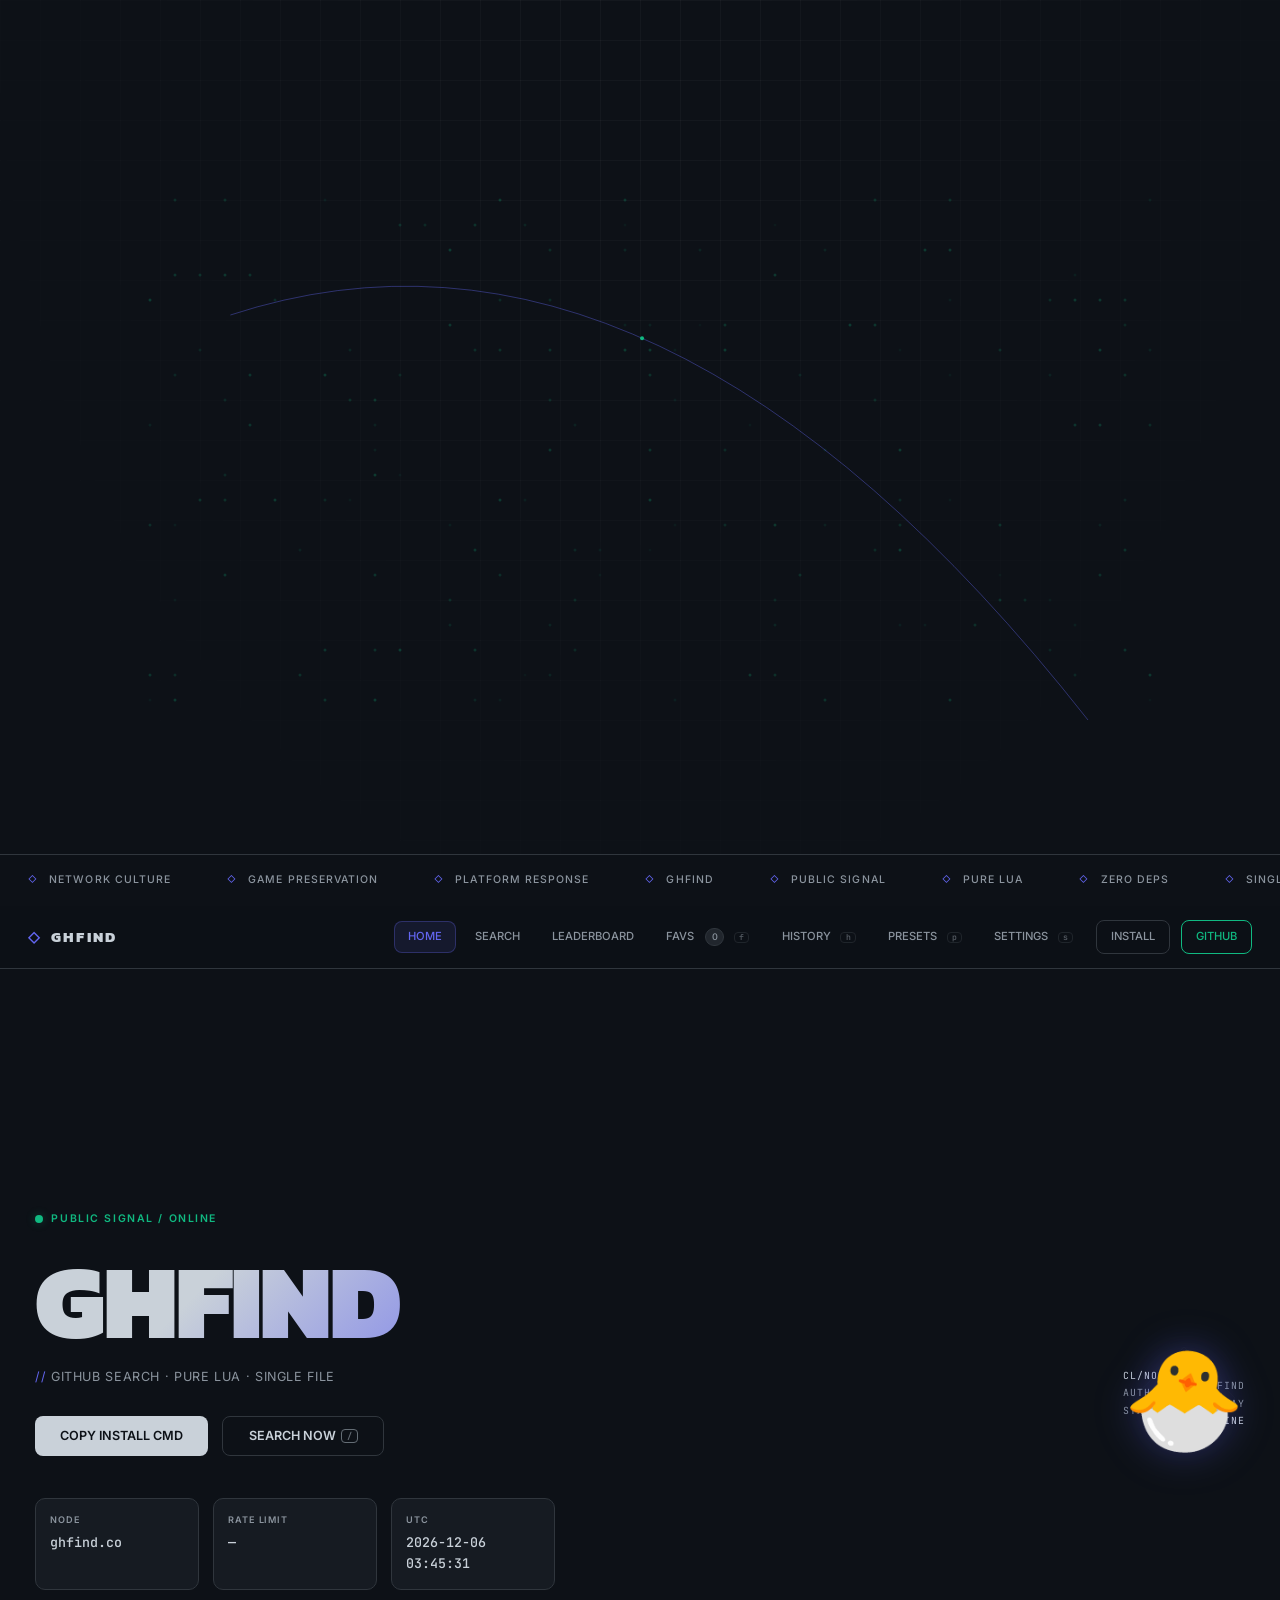
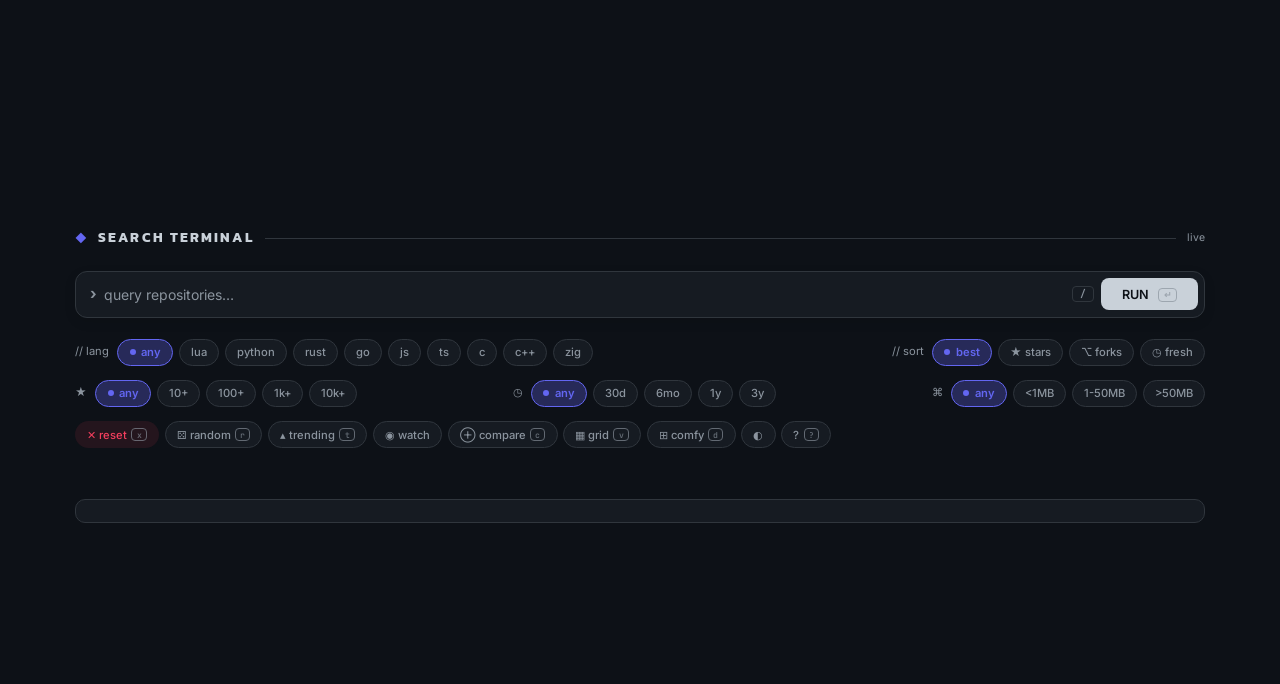
==== commit bb65e83f: "Change default language color and clean comments Updated the default language color for an unspecifi" ====
--- a/index.html
+++ b/index.html
@@ -243,7 +243,7 @@
   'Zig':'#ff9d00','Java':'#ff7a3d','Ruby':'#ff2e63','Haskell':'#b47aff',
   'Shell':'#4ade80','Vim script':'#7dff4d','Nix':'#7dc4ff'
 };
-const langColor = l => LANG_COLORS[l] || '#00e5ff';
+const langColor = l => LANG_COLORS[l] || '#6366f1';
 
 const LS = {
   get(k, d) { try { return JSON.parse(localStorage.getItem('ghf_'+k)) ?? d } catch { return d } },
@@ -1356,9 +1356,7 @@
   run(qp);
 }
 
-/* ═══════════════════════════════════════════════════════════════
-   MAP CANVAS (Matches new Indigo/Emerald Theme)
-   ═══════════════════════════════════════════════════════════════ */
+/* Map Canvas JS */
 const canvas = document.getElementById('map-canvas');
 if (canvas) {
   const ctx = canvas.getContext('2d');
@@ -1389,7 +1387,6 @@
   function draw() {
     ctx.clearRect(0, 0, w, h);
     
-    // Draw nodes (Emerald green)
     hubs.forEach(hub => {
       hub.pulse *= 0.95;
       ctx.beginPath();
@@ -1398,7 +1395,6 @@
       ctx.fill();
     });
 
-    // Draw pulses (Indigo lines)
     for (let i = pulses.length - 1; i >= 0; i--) {
       let p = pulses[i];
       p.progress += 0.02;
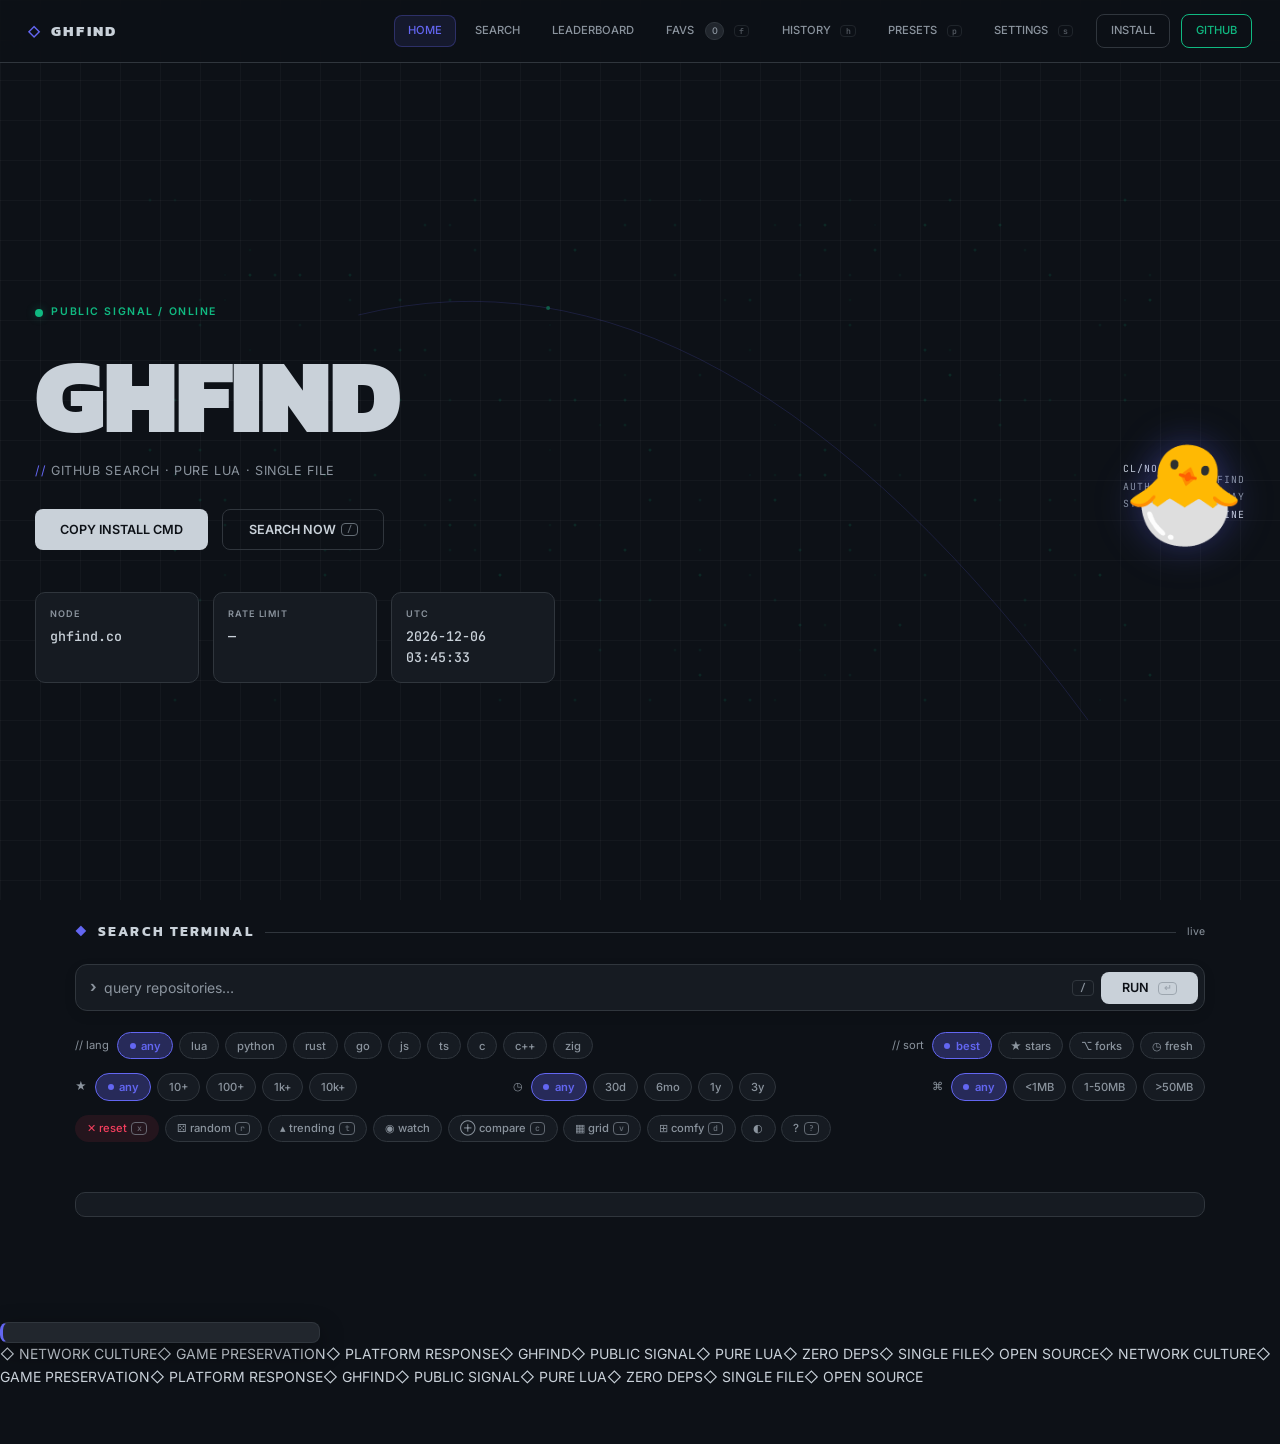
==== commit dcb753cf: "Add newline at end of index.html Added a newline at the end of the HTML file." ====
--- a/index.html
+++ b/index.html
@@ -1,3 +1,4 @@
+<!-- index.html -->
 <!doctype html>
 <html lang="en" data-theme="dark">
 <head>
@@ -1356,7 +1357,6 @@
   run(qp);
 }
 
-/* Map Canvas JS */
 const canvas = document.getElementById('map-canvas');
 if (canvas) {
   const ctx = canvas.getContext('2d');
--- a/style.css
+++ b/style.css
@@ -1,25 +1,18 @@
 :root {
-  /* Premium Dark Palette */
   --bg: #0d1117;
   --bg2: #161b22;
   --card: #161b22;
   --card2: #21262d;
   --fg: #c9d1d9;
   --muted: #8b949e;
-  
-  /* Accents */
-  --accent: #6366f1; /* Indigo */
+  --accent: #6366f1;
   --accent-glow: rgba(99, 102, 241, 0.3);
-  --lime: #10b981; /* Emerald */
+  --lime: #10b981;
   --lime-glow: rgba(16, 185, 129, 0.3);
-  --magenta: #f43f5e; /* Rose */
-  
-  /* Borders & Lines */
+  --magenta: #f43f5e;
   --border: #30363d;
   --border-lit: #6366f1;
   --code-bg: #0d1117;
-  
-  /* Status */
   --ok: #10b981;
   --err: #f43f5e;
   --track: rgba(255, 255, 255, 0.03);
@@ -64,7 +57,7 @@
   -webkit-tap-highlight-color: transparent;
 }
 
-body { padding-bottom: 56px; }
+body { padding-bottom: 56px; position: relative; z-index: 1; }
 body.compact { font-size: 13px; }
 a { color: inherit; text-decoration: none; }
 button { font-family: inherit; cursor: pointer; border: none; background: none; }
@@ -113,13 +106,19 @@
 }
 
 .bg-grid {
-  position: fixed; inset: 0; z-index: 0; pointer-events: none;
+  position: fixed; inset: 0; z-index: -1; pointer-events: none;
   background-image:
     linear-gradient(var(--track) 1px, transparent 1px),
     linear-gradient(90deg, var(--track) 1px, transparent 1px);
   background-size: 40px 40px;
-  mask-image: radial-gradient(ellipse at 50% 0%, black 10%, transparent 85%);
-  -webkit-mask-image: radial-gradient(ellipse at 50% 0%, black 10%, transparent 85%);
+}
+
+#map-canvas {
+  position: fixed;
+  top: 0; left: 0; width: 100%; height: 100%;
+  z-index: -1;
+  pointer-events: none;
+  opacity: 0.6;
 }
 
 .topbar {
@@ -219,8 +218,7 @@
   font-weight: 900;
   font-size: clamp(4rem, 10vw, 7.5rem); line-height: 1; letter-spacing: -0.03em;
   margin: 0 0 1rem;
-  background: linear-gradient(135deg, var(--fg) 30%, var(--accent) 100%);
-  -webkit-background-clip: text; background-clip: text; color: transparent;
+  color: var(--fg);
 }
 .hero-tag {
   font-size: .9rem; color: var(--muted); letter-spacing: .05em; text-transform: uppercase;
@@ -554,180 +552,361 @@
 .m-contrib { display: flex; gap: .6rem; flex-wrap: wrap; }
 .m-contrib-item { display: flex; align-items: center; gap: .5rem; background: var(--card); border: 1px solid var(--border); padding: .4rem .8rem .4rem .4rem; border-radius: 99px; font-size: .8rem; transition: all .15s ease; }
 .m-contrib-item:hover { border-color: var(--accent); color: var(--accent); }
-.m-contrib-item img { width: 24px; height: 24px; border-radius: 50%; }
-
-.m-readme {
-  background: var(--bg2); border: 1px solid var(--border);
-  border-radius: 10px; padding: 1.5rem; max-height: 500px; overflow-y: auto; margin: 0 0 1.5rem;
-}
-.m-loading { color: var(--muted); text-align: center; padding: 1rem; font-size: .85rem; }
-
-.m-actions { display: flex; gap: .6rem; flex-wrap: wrap; }
+.m-contrib-item img { width: 24px; height: 24px; border-radius: 50%; object-fit: cover; background: var(--card2); }
+.m-contrib-item .c-name { color: var(--fg); font-weight: 500; }
+
+/* ============================================================
+   MODAL — m-* leftovers (buttons, links, live status, notes)
+   ============================================================ */
 .m-btn {
-  background: var(--card2); border: 1px solid var(--border); color: var(--fg);
-  padding: .6rem 1.2rem; border-radius: 8px; font-size: .85rem; font-weight: 500;
-  transition: all .15s ease; text-decoration: none; display: inline-flex; align-items: center;
-}
-.m-btn:hover { border-color: var(--accent); color: var(--accent); }
-.m-btn.primary { background: var(--accent); color: #fff; border-color: var(--accent); font-weight: 600; }
-.m-btn.primary:hover { background: #4f46e5; box-shadow: 0 4px 12px var(--accent-glow); }
-
-.fb-path { color: var(--accent); font-size: .85rem; font-family: "JetBrains Mono", monospace; padding: .8rem 0; border-bottom: 1px solid var(--border); margin: 0 0 .8rem; word-break: break-all; }
-.fb-list { max-height: 400px; overflow-y: auto; }
-.fb-item { display: flex; align-items: center; gap: .8rem; width: 100%; text-align: left; background: transparent; border: none; border-bottom: 1px solid var(--border); color: var(--fg); padding: .6rem .5rem; font-size: .85rem; transition: all .15s ease; }
-.fb-item:hover { background: var(--card); border-radius: 6px; padding-left: 1rem; color: var(--accent); }
-.fb-dir .fb-icon { color: var(--accent); }
-.fb-file .fb-icon { color: var(--muted); }
-.fb-icon { min-width: 16px; display: inline-block; text-align: center; }
-.fb-name { flex: 1; overflow: hidden; text-overflow: ellipsis; white-space: nowrap; font-family: "JetBrains Mono", monospace; }
-.fb-size { color: var(--muted); font-size: .75rem; }
-.fb-view { background: var(--card); border: 1px solid var(--border); border-radius: 8px; padding: 1rem; font-size: .8rem; line-height: 1.6; white-space: pre-wrap; word-break: break-word; color: var(--fg); margin: .8rem 0 0; max-height: 500px; overflow-y: auto; font-family: "JetBrains Mono", monospace; }
-
-.cmp-grid { display: grid; gap: 1px; background: var(--border); border: 1px solid var(--border); border-radius: 10px; overflow: hidden; margin: 0 0 1rem; }
-.cmp-cell { background: var(--card); padding: .8rem 1rem; font-size: .85rem; word-break: break-all; }
-.cmp-head { color: var(--accent); font-weight: 600; font-family: "JetBrains Mono", monospace; }
-.cmp-head a { color: inherit; text-decoration: none; }
-.cmp-head a:hover { text-decoration: underline; }
-.cmp-label { color: var(--muted); text-transform: uppercase; letter-spacing: .05em; font-size: .75rem; font-weight: 600; }
-
+  display: inline-flex; align-items: center; gap: .4rem;
+  background: var(--card); border: 1px solid var(--border); color: var(--fg);
+  padding: .55rem 1.1rem; border-radius: 8px;
+  font-family: "Inter", sans-serif; font-size: .85rem; font-weight: 600;
+  transition: all .15s ease;
+}
+.m-btn:hover { border-color: var(--accent); color: var(--accent); transform: translateY(-1px); }
+.m-btn.primary {
+  background: var(--accent); border-color: var(--accent); color: #fff;
+}
+.m-btn.primary:hover {
+  color: #fff; box-shadow: 0 0 0 3px var(--accent-glow);
+}
+.m-btn.lime {
+  background: var(--lime); border-color: var(--lime); color: #fff;
+}
+.m-btn.lime:hover { color: #fff; box-shadow: 0 0 0 3px var(--lime-glow); }
+.m-btn.danger { color: var(--err); border-color: var(--err); background: transparent; }
+.m-btn.danger:hover { background: rgba(244, 63, 94, 0.1); color: var(--err); }
+
+.m-actions { display: flex; gap: .6rem; flex-wrap: wrap; margin: 1.5rem 0 0; }
+.m-links  { display: flex; gap: .5rem; flex-wrap: wrap; margin: 1.2rem 0 0; }
+.m-link {
+  display: inline-flex; align-items: center; gap: .4rem;
+  background: var(--card); border: 1px solid var(--border); color: var(--fg);
+  padding: .5rem 1rem; border-radius: 8px; font-size: .85rem; font-weight: 500;
+  transition: all .15s ease;
+}
+.m-link:hover { border-color: var(--accent); color: var(--accent); transform: translateY(-1px); }
+
+.m-note {
+  background: rgba(99, 102, 241, 0.08);
+  border-left: 2px solid var(--accent);
+  padding: .7rem .9rem; font-size: .85rem; color: var(--fg);
+  margin: 1rem 0 0; border-radius: 0 6px 6px 0;
+}
+.m-note .dim { color: var(--muted); }
+
+.m-loader {
+  display: flex; align-items: center; justify-content: center; gap: .6rem;
+  color: var(--muted); font-size: .85rem; padding: 2rem 0;
+}
+.m-loader::before {
+  content: ''; width: 14px; height: 14px; border-radius: 50%;
+  border: 2px solid var(--border); border-top-color: var(--accent);
+  animation: spin .8s linear infinite;
+}
+@keyframes spin { to { transform: rotate(360deg); } }
+
+/* ============================================================
+   COMPARISON PANEL (triggered by .cmp on a card)
+   ============================================================ */
+.cmp-bar {
+  position: fixed; bottom: 56px; left: 50%; transform: translateX(-50%) translateY(20px);
+  z-index: 40; display: flex; align-items: center; gap: .75rem;
+  background: var(--card); border: 1px solid var(--border);
+  border-radius: 99px; padding: .5rem .5rem .5rem 1.2rem;
+  box-shadow: 0 8px 24px rgba(0,0,0,0.35);
+  font-size: .8rem; color: var(--fg);
+  opacity: 0; pointer-events: none;
+  transition: opacity .2s ease, transform .2s ease;
+}
+.cmp-bar.on { opacity: 1; pointer-events: auto; transform: translateX(-50%) translateY(0); }
+.cmp-bar .cmp-count { color: var(--muted); }
+.cmp-bar .cmp-count b { color: var(--accent); }
+.cmp-bar .cmp-open {
+  background: var(--accent); color: #fff;
+  padding: .4rem 1rem; border-radius: 99px;
+  font-weight: 600; transition: all .15s ease;
+}
+.cmp-bar .cmp-open:hover { box-shadow: 0 0 0 3px var(--accent-glow); }
+.cmp-bar .cmp-clear {
+  background: transparent; color: var(--muted); padding: .4rem .6rem; border-radius: 99px;
+  transition: all .15s ease;
+}
+.cmp-bar .cmp-clear:hover { color: var(--err); }
+
+.cmp-grid { display: grid; grid-template-columns: repeat(auto-fit, minmax(220px, 1fr)); gap: 1rem; }
+.cmp-col {
+  background: var(--card); border: 1px solid var(--border);
+  border-radius: 12px; padding: 1rem;
+  transition: all .15s ease;
+}
+.cmp-col.winner { border-color: var(--lime); box-shadow: 0 0 0 1px var(--lime-glow); }
+.cmp-col h4 {
+  margin: 0 0 .6rem; font-family: "JetBrains Mono", monospace;
+  font-size: .85rem; color: var(--accent);
+  word-break: break-all;
+}
+.cmp-col .cmp-row {
+  display: flex; justify-content: space-between; gap: .5rem;
+  padding: .4rem 0; border-bottom: 1px dashed var(--border);
+  font-size: .8rem;
+}
+.cmp-col .cmp-row:last-child { border-bottom: none; }
+.cmp-col .cmp-row .k { color: var(--muted); }
+.cmp-col .cmp-row .v {
+  color: var(--fg); font-family: "JetBrains Mono", monospace; font-weight: 600;
+  text-align: right;
+}
+.cmp-col .cmp-row .v.best { color: var(--lime); }
+
+/* ============================================================
+   TOASTS
+   ============================================================ */
+.toasts {
+  position: fixed; bottom: 74px; right: 1.5rem; z-index: 300;
+  display: flex; flex-direction: column; gap: .6rem; align-items: flex-end;
+  pointer-events: none; max-width: calc(100vw - 3rem);
+}
 .toast {
-  position: fixed; bottom: 5rem; left: 50%;
-  transform: translateX(-50%) translateY(20px);
-  background: var(--fg); border: none; color: var(--bg);
-  padding: .8rem 1.5rem; border-radius: 8px; font-size: .9rem; font-weight: 600;
+  pointer-events: auto;
+  background: var(--card2); border: 1px solid var(--border);
+  border-left: 3px solid var(--accent);
+  color: var(--fg); padding: .7rem 1.1rem; border-radius: 8px;
+  font-size: .85rem; line-height: 1.4;
   box-shadow: 0 8px 24px rgba(0,0,0,0.4);
-  opacity: 0; pointer-events: none; transition: all .25s ease; z-index: 200;
-  max-width: 90vw; text-align: center;
-}
-[data-theme="light"] .toast { background: var(--accent); color: #fff; }
-.toast.on { opacity: 1; transform: translateX(-50%) translateY(0); }
-
-.ticker {
-  position: fixed; bottom: 0; left: 0; right: 0; z-index: 19;
-  background: var(--bg); border-top: 1px solid var(--border);
-  overflow: hidden; padding: .8rem 0;
-}
-.ticker-track { display: inline-flex; gap: 4rem; white-space: nowrap; animation: scroll 60s linear infinite; padding-left: 2rem; }
-@keyframes scroll { from { transform: translateX(0); } to { transform: translateX(-50%); } }
-.tick { display: inline-flex; align-items: center; gap: .8rem; font-size: .75rem; letter-spacing: .1em; text-transform: uppercase; color: var(--muted); font-weight: 500; }
-.tick .dia { color: var(--accent); font-size: .6rem; }
-.ticker:hover .ticker-track { animation-play-state: paused; }
-
-.md { font-family: "Inter", sans-serif; font-size: .9rem; line-height: 1.7; color: var(--fg); max-width: 100%; word-wrap: break-word; }
-.md h1, .md h2, .md h3, .md h4, .md h5, .md h6 { font-family: "Kanit", sans-serif; color: var(--fg); margin: 1.5em 0 .8em; line-height: 1.3; word-wrap: break-word; }
-.md h1 { font-size: 1.8rem; border-bottom: 1px solid var(--border); padding-bottom: .5rem; }
-.md h2 { font-size: 1.4rem; border-bottom: 1px solid var(--border); padding-bottom: .4rem; }
-.md h3 { font-size: 1.2rem; }
-.md h4 { font-size: 1rem; }
-.md p { margin: .8em 0; color: var(--muted); word-wrap: break-word; }
-.md a { color: var(--accent); text-decoration: none; border-bottom: 1px solid transparent; transition: border-color .15s; word-break: break-word; }
-.md a:hover { border-color: var(--accent); }
-.md strong { color: var(--fg); font-weight: 600; }
-.md em { font-style: italic; }
-.md ul, .md ol { margin: .8em 0; padding-left: 1.5rem; color: var(--muted); }
-.md li { margin: .3em 0; }
-.md li::marker { color: var(--accent); }
-.md code.md-inline { background: var(--card2); border: 1px solid var(--border); color: var(--accent); padding: .1rem .4rem; font-size: .85em; border-radius: 4px; font-family: "JetBrains Mono", monospace; word-break: break-word; }
-.md pre.md-code { background: var(--card); border: 1px solid var(--border); border-radius: 8px; padding: 1rem 1.2rem; margin: 1em 0; font-size: .85rem; line-height: 1.6; white-space: pre-wrap; word-wrap: break-word; overflow-wrap: anywhere; overflow: visible; }
-.md pre.md-code code { background: transparent; border: none; padding: 0; color: var(--fg); white-space: pre-wrap; word-break: break-word; font-family: "JetBrains Mono", monospace; }
-.md blockquote.md-quote { border-left: 3px solid var(--accent); background: var(--card); padding: .8rem 1.2rem; margin: .8em 0; color: var(--muted); font-style: italic; border-radius: 0 8px 8px 0; word-wrap: break-word; }
-.md hr.md-hr { border: none; border-top: 1px solid var(--border); margin: 1.5em 0; }
-.md img.md-img { max-width: 100%; height: auto; margin: .8em 0; border-radius: 8px; }
-.md .md-badges { display: flex; flex-wrap: wrap; gap: .4rem; margin: .5em 0 1em; }
-.md .md-badges .md-a { border: none; }
-.md .md-badges img { margin: 0; height: 20px; border-radius: 0; }
-.md .md-task { list-style: none; margin-left: -1.5rem; padding-left: 1.5rem; position: relative; }
-.md .md-task::before { content: '○'; position: absolute; left: 0; color: var(--muted); }
-.md .md-task.done::before { content: '●'; color: var(--ok); }
-.md .md-task.done { color: var(--muted); text-decoration: line-through; }
-.md center, .md [align="center"] { display: block; text-align: center; margin: .8em auto; }
-.md table { border-collapse: collapse; width: 100%; margin: .8em 0; font-size: .85rem; display: block; overflow-x: auto; }
-.md th, .md td { border: 1px solid var(--border); padding: .5rem .8rem; text-align: left; word-break: break-word; }
-.md th { background: var(--card2); color: var(--fg); font-weight: 600; }
-.md details { border: 1px solid var(--border); border-radius: 8px; padding: .8rem 1rem; margin: .8em 0; background: var(--card); }
-.md summary { cursor: pointer; color: var(--accent); font-weight: 600; }
-
-@media (max-width: 900px) {
-  .nav-toggle { display: inline-flex !important; align-items: center; justify-content: center; }
+  transform: translateX(120%); animation: toastIn .25s ease forwards;
+  max-width: 320px;
+}
+.toast.ok   { border-left-color: var(--ok); }
+.toast.err  { border-left-color: var(--err); }
+.toast.warn { border-left-color: #f59e0b; }
+.toast.out  { animation: toastOut .25s ease forwards; }
+@keyframes toastIn  { to { transform: translateX(0); } }
+@keyframes toastOut { to { transform: translateX(120%); opacity: 0; } }
+
+/* ============================================================
+   BOTTOM STATUS BAR  (matches body { padding-bottom: 56px })
+   ============================================================ */
+.bottombar {
+  position: fixed; bottom: 0; left: 0; right: 0; z-index: 30;
+  display: flex; align-items: center; gap: 1rem;
+  height: 56px; padding: 0 1.5rem;
+  background: rgba(13, 17, 23, 0.9);
+  backdrop-filter: blur(10px); -webkit-backdrop-filter: blur(10px);
+  border-top: 1px solid var(--border);
+  font-size: .75rem; color: var(--muted);
+  font-family: "JetBrains Mono", monospace;
+}
+[data-theme="light"] .bottombar { background: rgba(255, 255, 255, 0.9); }
+.bottombar .b-item { display: inline-flex; align-items: center; gap: .35rem; white-space: nowrap; }
+.bottombar .b-item b { color: var(--fg); font-weight: 600; }
+.bottombar .b-spacer { flex: 1; }
+.bottombar .b-live { color: var(--lime); }
+.bottombar .b-live::before {
+  content: ''; display: inline-block; width: 6px; height: 6px;
+  background: var(--lime); border-radius: 50%;
+  box-shadow: 0 0 6px var(--lime-glow);
+  animation: pulse 2s ease-in-out infinite;
+}
+.bottombar kbd { font-size: .62rem; }
+
+/* ============================================================
+   LOADING SKELETONS
+   ============================================================ */
+.skeleton {
+  background: linear-gradient(90deg, var(--card) 25%, var(--card2) 50%, var(--card) 75%);
+  background-size: 200% 100%;
+  border-radius: 8px;
+  animation: shimmer 1.4s ease-in-out infinite;
+}
+.skeleton-line { height: .8rem; margin: .5rem 0; }
+.skeleton-line.short { width: 40%; }
+.skeleton-line.med   { width: 70%; }
+.skeleton-av { width: 28px; height: 28px; border-radius: 6px; }
+@keyframes shimmer { 0% { background-position: 200% 0; } 100% { background-position: -200% 0; } }
+
+/* ============================================================
+   UTILITY HELPERS
+   ============================================================ */
+.sr-only {
+  position: absolute; width: 1px; height: 1px;
+  padding: 0; margin: -1px; overflow: hidden;
+  clip: rect(0,0,0,0); white-space: nowrap; border: 0;
+}
+.hidden { display: none !important; }
+.text-center { text-align: center; }
+.dim { color: var(--muted); }
+.mt-0 { margin-top: 0; }
+.mt-1 { margin-top: .5rem; }
+.mt-2 { margin-top: 1rem; }
+.mb-1 { margin-bottom: .5rem; }
+.mb-2 { margin-bottom: 1rem; }
+
+/* ============================================================
+   ACCESSIBILITY — focus rings
+   ============================================================ */
+a:focus-visible,
+button:focus-visible,
+input:focus-visible,
+textarea:focus-visible,
+.chip:focus-visible,
+.act:focus-visible,
+.stat-pill:focus-visible {
+  outline: 2px solid var(--accent);
+  outline-offset: 2px;
+  border-radius: 6px;
+}
+
+/* ============================================================
+   RESPONSIVE — tablet
+   ============================================================ */
+@media (max-width: 1024px) {
+  .hero {
+    grid-template-columns: 1fr;
+    gap: 2rem;
+    padding: 4rem 2rem 3rem;
+    min-height: 0;
+  }
+  .hero-left { padding-right: 0; }
+  .hero-right { margin: 0 auto; max-width: 380px; }
+  .hero-title { font-size: clamp(3rem, 12vw, 5rem); }
+  .info-boxes { max-width: 100%; }
+  .grid { grid-template-columns: repeat(auto-fill, minmax(300px, 1fr)); }
+}
+
+/* ============================================================
+   RESPONSIVE — mobile
+   ============================================================ */
+@media (max-width: 720px) {
+  body { font-size: 13px; padding-bottom: 64px; }
+
+  .topbar { padding: .75rem 1rem; }
+
+  .nav-toggle {
+    display: inline-flex; /* unhide the hamburger */
+    align-items: center; justify-content: center;
+  }
   .nav-links {
-    position: fixed; top: 60px; left: 0; right: 0; bottom: 0;
-    display: none; flex-direction: column; align-items: stretch; gap: 0;
-    background: var(--bg); border-top: 1px solid var(--border);
-    padding: 1rem 0; overflow-y: auto; z-index: 35;
+    position: fixed; top: 0; right: 0; bottom: 0;
+    width: min(280px, 82vw);
+    flex-direction: column; align-items: stretch;
+    gap: .25rem; padding: 5rem 1.25rem 1.5rem;
+    background: var(--bg2); border-left: 1px solid var(--border);
+    box-shadow: -10px 0 30px rgba(0,0,0,0.35);
+    transform: translateX(100%);
+    transition: transform .25s cubic-bezier(0.4, 0, 0.2, 1);
+    z-index: 35;
   }
-  .nav-links.open { display: flex !important; }
-  .nav-links a {
-    padding: 1rem 1.5rem; border: none;
-    border-bottom: 1px solid var(--border);
-    font-size: .9rem; justify-content: flex-start; border-radius: 0;
+  .nav-links.open { transform: translateX(0); }
+  .nav-links a { padding: .85rem 1rem; font-size: .9rem; }
+  .nav-links a.cta,
+  .nav-links a.nav-mid { margin-left: 0; }
+  .nav-links a.cta { margin-top: .5rem; justify-content: center; }
+
+  .hero { padding: 3rem 1.25rem 2rem; gap: 1.5rem; }
+  .hero-title { font-size: clamp(2.5rem, 14vw, 4rem); }
+  .hero-tag { font-size: .8rem; margin-bottom: 1.5rem; }
+  .hero-actions { gap: .6rem; margin-bottom: 2rem; }
+  .btn-green, .btn-outline { padding: .75rem 1.25rem; font-size: .85rem; flex: 1 1 auto; }
+
+  .info-boxes { grid-template-columns: 1fr; gap: .75rem; max-width: 100%; }
+  .hero-right { max-width: 280px; }
+
+  .search-section { padding: 1.5rem 1.25rem 3rem; }
+  .section-head h2 { font-size: .85rem; letter-spacing: .1em; }
+
+  .bar { padding: .35rem .35rem .35rem .75rem; gap: .35rem; }
+  .bar input { font-size: .9rem; padding: .5rem 0; }
+  .bar button { padding: .55rem 1rem; font-size: .8rem; }
+  .bar kbd { display: none; }
+
+  .filters { gap: .6rem; }
+  .chips { gap: .3rem; }
+  .chip { padding: .35rem .65rem; font-size: .75rem; }
+
+  .stats-bar { padding: .6rem .75rem; gap: .4rem; font-size: .75rem; }
+  .stat-pill { padding: .25rem .55rem; }
+
+  .grid { grid-template-columns: 1fr; gap: 1rem; }
+  .card { padding: 1rem; }
+  .card:hover { transform: none; } /* avoid sticky-hover feel on touch */
+  .card-actions { opacity: 1; max-height: none; padding-top: .8rem; } /* always visible on touch */
+
+  .drawer-panel { width: 100%; border-left: none; }
+  .drawer-head { padding: 1rem 1.25rem; }
+  .drawer-body { padding: 1.25rem; }
+
+  .modal { padding: 1rem .75rem 5rem; }
+  .modal-panel { border-radius: 12px; }
+  .modal-body { padding: 1.25rem; }
+  .modal-close { top: .75rem; right: .75rem; }
+  .m-head { gap: 1rem; flex-wrap: wrap; }
+  .m-av { width: 48px; height: 48px; }
+  .m-title { font-size: 1.15rem; }
+  .m-stats { grid-template-columns: repeat(2, 1fr); gap: .6rem; }
+  .m-stat { padding: .7rem; }
+  .m-stat .v { font-size: 1rem; }
+
+  .cmp-grid { grid-template-columns: 1fr; }
+  .cmp-bar { bottom: 64px; left: .75rem; right: .75rem; transform: translateY(20px); border-radius: 12px; padding: .5rem .5rem .5rem 1rem; }
+  .cmp-bar.on { transform: translateY(0); }
+
+  .toasts { left: .75rem; right: .75rem; bottom: 76px; align-items: stretch; }
+  .toast { max-width: 100%; }
+
+  .bottombar {
+    height: 64px; padding: 0 .9rem; gap: .5rem;
+    font-size: .68rem; overflow-x: auto; white-space: nowrap;
   }
-  .nav-links a:last-child { border-bottom: none; }
-  .nav-links a.active {
-    border: none; border-left: 3px solid var(--accent);
-    background: var(--card); box-shadow: none;
+  .bottombar .b-item.optional { display: none; }
+}
+
+/* ============================================================
+   RESPONSIVE — small phone
+   ============================================================ */
+@media (max-width: 400px) {
+  .hero-title { font-size: clamp(2rem, 16vw, 3rem); }
+  .signal { font-size: .65rem; letter-spacing: .1em; }
+  .section-head .dim { display: none; }
+  .filters { flex-direction: column; align-items: stretch; }
+  .chips.right { justify-content: flex-start; }
+  .m-stats { grid-template-columns: 1fr 1fr; }
+  .card-head { gap: .5rem; }
+  .repo { font-size: .85rem; }
+}
+
+/* ============================================================
+   PREFERS-REDUCED-MOTION
+   ============================================================ */
+@media (prefers-reduced-motion: reduce) {
+  *, *::before, *::after {
+    animation-duration: 0.01ms !important;
+    animation-iteration-count: 1 !important;
+    transition-duration: 0.01ms !important;
+    scroll-behavior: auto !important;
   }
-  .nav-links a.cta, .nav-links a.nav-mid {
-    margin: .5rem 1rem; justify-content: center;
-    border: 1px solid var(--border);
+  .mascot-glyph,
+  .mascot-glow,
+  .signal-dot { animation: none !important; }
+  .card { opacity: 1; transform: none; }
+}
+
+/* ============================================================
+   PRINT
+   ============================================================ */
+@media print {
+  body { background: #fff; color: #000; padding: 0; }
+  .topbar, .bottombar, .nav-toggle, .bg-grid, #map-canvas,
+  .hero-right, .hero-actions, .filters, .status, .more-wrap,
+  .card-actions, .toasts, .cmp-bar, .drawer, .modal, .footer {
+    display: none !important;
   }
-  .dia-sm { display: inline-block; margin-right: .5rem; }
-
-  .hero { grid-template-columns: 1fr; min-height: auto; padding: 3rem 1.5rem; gap: 2rem; }
-  .hero-left { padding-right: 0; }
-  .hero-title { font-size: clamp(3.5rem, 12vw, 5rem); }
-  .hero-tag { font-size: .8rem; }
-  .hero-actions { margin-bottom: 2rem; }
-  .btn-green, .btn-outline { width: 100%; }
-  .info-boxes { grid-template-columns: repeat(3, minmax(0, 1fr)); gap: .5rem; }
-  .info-box { padding: .8rem .6rem; border-radius: 8px; }
-  .info-box .k { font-size: .6rem; }
-  .info-box .v { font-size: .8rem; }
-
-  .hero-right { display: none; }
-
-  .search-section { padding: 2rem 1.5rem; }
-  .section-head h2 { font-size: .9rem; }
-  .section-head .dim { display: none; }
-
-  .bar { padding: .3rem .3rem .3rem 1rem; border-radius: 10px; }
-  .bar input { font-size: .95rem; padding: .7rem 0; }
-  .bar button { padding: .7rem 1.2rem; font-size: .85rem; }
-
-  .filters { gap: .8rem; margin-bottom: 1rem; }
-  .chips.right { justify-content: flex-start; width: 100%; }
-  .chip { font-size: .75rem; padding: .35rem .7rem; }
-
-  .stats-bar { padding: .8rem; border-radius: 8px; }
-  .stat-pill { padding: .25rem .6rem; }
-
-  .grid { grid-template-columns: 1fr; gap: 1rem; }
-  .card { padding: 1.2rem; border-radius: 12px; }
-  .desc { min-height: 0; }
-
-  .modal { padding: 0; align-items: flex-end; }
-  .modal-panel { width: 100%; min-height: 90vh; border-radius: 16px 16px 0 0; border-bottom: none; transform: translateY(100%); }
-  .modal.on .modal-panel { transform: translateY(0); }
-  .modal-body { padding: 1.5rem; }
-  
-  .m-head { flex-direction: column; gap: 1rem; }
-  .m-av { width: 56px; height: 56px; }
-  .m-stats { grid-template-columns: repeat(2, 1fr); }
-  .m-actions { flex-direction: column; }
-  .m-btn { width: 100%; justify-content: center; padding: .8rem; }
-
-  .drawer { justify-content: stretch; align-items: flex-end; }
-  .drawer-panel { width: 100%; height: 85vh; border-left: none; border-radius: 16px 16px 0 0; transform: translateY(100%); }
-  .drawer.on .drawer-panel { transform: translateY(0); }
-  .drawer-head { padding: 1.2rem 1.5rem; }
-  .drawer-body { padding: 1.5rem; }
-  .fav-note { font-size: .85rem; padding: .8rem; }
-}
-
-@media (max-width: 480px) {
-  .hero-title { font-size: 3.2rem; }
-  .info-boxes { grid-template-columns: 1fr; }
-  .info-box { padding: 1rem; text-align: center; }
-  .info-box .v { font-size: .9rem; }
-  .chips .lbl { width: 100%; margin-bottom: .3rem; }
-  .search-section { padding: 2rem 1rem; }
-}
+  .card {
+    border: 1px solid #ccc; box-shadow: none;
+    page-break-inside: avoid; transform: none; opacity: 1;
+  }
+  .repo, .pill, .topic { color: #000 !important; }
+  a[href]::after { content: " (" attr(href) ")"; font-size: .8em; color: #555; }
+}
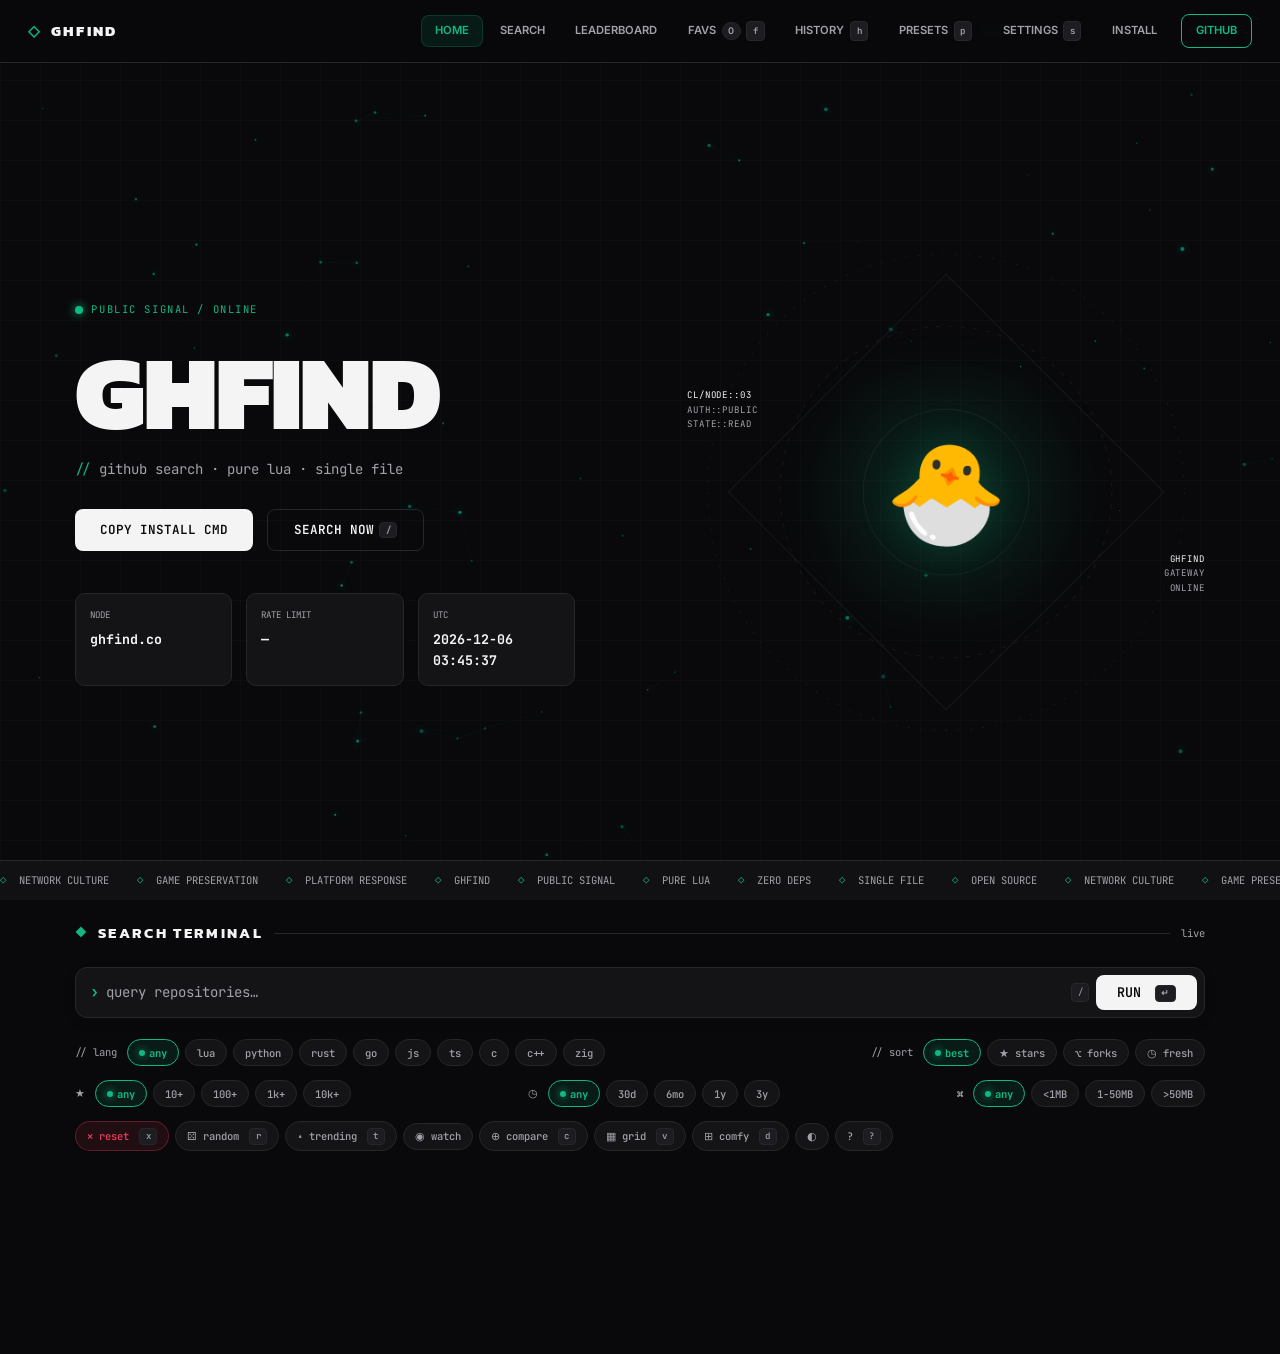
==== commit 1de42c63: "Update index.html" ====
--- a/index.html
+++ b/index.html
@@ -1,4 +1,3 @@
-<!-- index.html -->
 <!doctype html>
 <html lang="en" data-theme="dark">
 <head>
@@ -9,7 +8,7 @@
 <link rel="icon" href="data:image/svg+xml,<svg xmlns='http://www.w3.org/2000/svg' viewBox='0 0 100 100'><text y='.9em' font-size='90'>🐣</text></svg>">
 <link rel="preconnect" href="https://fonts.googleapis.com">
 <link rel="preconnect" href="https://fonts.gstatic.com" crossorigin>
-<link href="https://fonts.googleapis.com/css2?family=Inter:wght@400;500;600;700;800&family=JetBrains+Mono:wght@400;500;700&family=Kanit:wght@600;800;900&display=swap" rel="stylesheet">
+<link href="https://fonts.googleapis.com/css2?family=Inter:wght@400;500;600;700;800&family=JetBrains+Mono:wght@400;500;700;800&family=Kanit:wght@600;800;900&display=swap" rel="stylesheet">
 <link rel="stylesheet" href="style.css">
 </head>
 <body>
@@ -239,12 +238,12 @@
 };
 
 const LANG_COLORS = {
-  'Lua':'#00e5ff','Python':'#a8f04a','Rust':'#ff5c3d','Go':'#00d4ff',
+  'Lua':'#00ffcc','Python':'#a8f04a','Rust':'#ff5c3d','Go':'#00d4ff',
   'JavaScript':'#f7df1e','TypeScript':'#00a8ff','C':'#7a7a7a','C++':'#ff2e97',
   'Zig':'#ff9d00','Java':'#ff7a3d','Ruby':'#ff2e63','Haskell':'#b47aff',
   'Shell':'#4ade80','Vim script':'#7dff4d','Nix':'#7dc4ff'
 };
-const langColor = l => LANG_COLORS[l] || '#6366f1';
+const langColor = l => LANG_COLORS[l] || '#00ffcc';
 
 const LS = {
   get(k, d) { try { return JSON.parse(localStorage.getItem('ghf_'+k)) ?? d } catch { return d } },
@@ -370,7 +369,7 @@
   t.textContent = msg;
   t.classList.add('on');
   clearTimeout(toastT);
-  toastT = setTimeout(() => t.classList.remove('on'), 1800);
+  toastT = setTimeout(() => t.classList.remove('on'), 2500);
 }
 
 function highlight(text, q) {
@@ -473,7 +472,7 @@
   const c = document.createElement('article');
   c.className = 'card';
   c.dataset.fn = r.full_name;
-  c.style.animationDelay = (i * 30) + 'ms';
+  c.style.animationDelay = (i * 40) + 'ms';
   const fav = isFav(r.full_name);
   const inCompare = state.compare.includes(r.full_name);
   const note = state.notes[r.full_name] || '';
@@ -500,6 +499,16 @@
       <button class="act clone" type="button">CLONE</button>
       <button class="act details" type="button">INFO</button>
     </div>`;
+    
+  // Spotlight Effect logic
+  c.addEventListener('mousemove', e => {
+    const rect = c.getBoundingClientRect();
+    const x = e.clientX - rect.left;
+    const y = e.clientY - rect.top;
+    c.style.setProperty('--mouse-x', `${x}px`);
+    c.style.setProperty('--mouse-y', `${y}px`);
+  });
+
   c.querySelector('.fav').addEventListener('click', e => {
     e.preventDefault();
     toggleFav(r);
@@ -541,7 +550,7 @@
   const grid = $('#grid');
   if (!append) grid.innerHTML = '';
   if (!items.length && !append) {
-    grid.innerHTML = '<p class="empty">// no results</p>';
+    grid.innerHTML = '<p class="empty">// no results found</p>';
     $('#stats-bar').hidden = true;
     return;
   }
@@ -566,7 +575,7 @@
   sorted.forEach(([l, n]) => {
     const el = document.createElement('span');
     el.className = 'stat-pill';
-    el.innerHTML = `<span class="swatch" style="background:${langColor(l)};box-shadow:0 0 6px ${langColor(l)}"></span>${esc(l)} <b>${n}</b>`;
+    el.innerHTML = `<span class="swatch" style="background:${langColor(l)};color:${langColor(l)}"></span>${esc(l)} <b>${n}</b>`;
     el.addEventListener('click', () => {
       setChip('#langs', l.toLowerCase());
       state.lang = l.toLowerCase();
@@ -582,11 +591,11 @@
   state.busy = true;
   state.q = q;
   state.page = page;
-  $('#status').innerHTML = '<span class="dim">[ … ]</span>';
+  $('#status').innerHTML = '<span class="m-loading">[ searching ]</span>';
   try {
     const d = await ghSearch(q.trim(), page);
     state.total = d.total_count || 0;
-    $('#status').innerHTML = `<span class="ok">[ ok ]</span> ${fmt(state.total)} repos <span class="dim">// ${(d.items||[]).length}</span>`;
+    $('#status').innerHTML = `<span class="ok">[ ok ]</span> ${fmt(state.total)} repos <span class="dim">// showing ${(d.items||[]).length}</span>`;
     render(d.items || [], page > 1);
     $('#more').hidden = (d.items||[]).length < state.per || page * state.per >= Math.min(state.total, 1000);
     if (page === 1) pushHist(q.trim());
@@ -631,7 +640,7 @@
 function closeDrawer() {
   const d = $('#drawer');
   d.classList.remove('on');
-  setTimeout(() => d.hidden = true, 200);
+  setTimeout(() => d.hidden = true, 350);
 }
 
 async function openRepoModal(r) {
@@ -656,7 +665,7 @@
     </div>
     ${r.topics && r.topics.length ? `<div class="m-topics">${r.topics.map(t => `<a class="m-topic" href="https://github.com/topics/${esc(t)}" target="_blank" rel="noopener">#${esc(t)}</a>`).join('')}</div>` : ''}
     <div id="m-extra"></div>
-    <div id="m-readme" class="m-readme"><div class="m-loading">// loading…</div></div>
+    <div id="m-readme" class="m-readme"><div class="m-loading">loading readme...</div></div>
     <div class="m-actions">
       <a class="m-btn primary" href="${esc(r.html_url)}" target="_blank" rel="noopener">OPEN ↗</a>
       <button class="m-btn" id="m-fav" type="button">${isFav(r.full_name) ? '★ UNFAV' : '☆ FAV'}</button>
@@ -721,7 +730,7 @@
 
   const readmeEl = body.querySelector('#m-readme');
   if (!readme) {
-    readmeEl.innerHTML = '<div class="m-loading">// no readme</div>';
+    readmeEl.innerHTML = '<div class="m-loading">// no readme found</div>';
     return;
   }
   readmeEl.innerHTML = '<div class="md">' + md(readme.slice(0, 16000)) +
@@ -735,7 +744,7 @@
     <h3 class="m-title">◇ FILE BROWSER</h3>
     <div class="m-owner">// ${esc(r.full_name)}</div>
     <div id="fb-path" class="fb-path">/</div>
-    <div id="fb-list" class="fb-list"><div class="m-loading">// loading…</div></div>`;
+    <div id="fb-list" class="fb-list"><div class="m-loading">loading files...</div></div>`;
   m.hidden = false;
   requestAnimationFrame(() => m.classList.add('on'));
 
@@ -746,7 +755,7 @@
   async function load(path) {
     currentPath = path;
     pathEl.textContent = '/' + (path || '');
-    listEl.innerHTML = '<div class="m-loading">// loading…</div>';
+    listEl.innerHTML = '<div class="m-loading">loading...</div>';
     const h = { Accept: 'application/vnd.github+json' };
     if (state.token) h.Authorization = 'Bearer ' + state.token;
     const url = 'https://api.github.com/repos/' + r.full_name + '/contents/' + path;
@@ -795,17 +804,17 @@
 function closeModal() {
   const m = $('#modal');
   m.classList.remove('on');
-  setTimeout(() => m.hidden = true, 200);
+  setTimeout(() => m.hidden = true, 350);
 }
 function closeModal2() {
   const m = $('#modal2');
   m.classList.remove('on');
-  setTimeout(() => m.hidden = true, 200);
+  setTimeout(() => m.hidden = true, 350);
 }
 function closeModal3() {
   const m = $('#modal3');
   m.classList.remove('on');
-  setTimeout(() => m.hidden = true, 200);
+  setTimeout(() => m.hidden = true, 350);
 }
 
 function exportData(type, data, filename) {
@@ -829,7 +838,7 @@
   e.preventDefault();
   closeNav();
   openDrawer('★ FAVORITES [' + state.favs.length + ']', box => {
-    if (!state.favs.length) { box.innerHTML = '<p class="empty">// empty</p>'; return; }
+    if (!state.favs.length) { box.innerHTML = '<p class="empty">// no favorites yet</p>'; return; }
     state.favs.forEach((f, i) => {
       const wrap = document.createElement('div');
       wrap.className = 'row-item-col';
@@ -842,7 +851,7 @@
           </div>
           <span class="row-met">★ ${fmt(f.stars)}</span>
         </a>
-        <textarea class="fav-note" placeholder="// note" data-fn="${esc(f.full_name)}">${esc(state.notes[f.full_name] || '')}</textarea>
+        <textarea class="fav-note" placeholder="// add a note..." data-fn="${esc(f.full_name)}">${esc(state.notes[f.full_name] || '')}</textarea>
         <div class="row-tools">
           <button class="danger" data-rm="${esc(f.full_name)}" type="button">REMOVE</button>
           <button data-copy="${esc(f.full_name)}" type="button">COPY URL</button>
@@ -887,7 +896,7 @@
   e.preventDefault();
   closeNav();
   openDrawer('▤ HISTORY [' + state.hist.length + ']', box => {
-    if (!state.hist.length) { box.innerHTML = '<p class="empty">// empty</p>'; return; }
+    if (!state.hist.length) { box.innerHTML = '<p class="empty">// no history</p>'; return; }
     state.hist.forEach(h => {
       const el = document.createElement('button');
       el.type = 'button';
@@ -916,7 +925,7 @@
   closeNav();
   openDrawer('◆ PRESETS [' + state.presets.length + ']', box => {
     if (!state.presets.length) {
-      box.innerHTML = '<p class="empty">// no presets</p>';
+      box.innerHTML = '<p class="empty">// no presets saved</p>';
       return;
     }
     state.presets.forEach((p, i) => {
@@ -1197,7 +1206,7 @@
     toast('select 2+ with ⊕');
     return;
   }
-  $('#status').innerHTML = '<span class="dim">[ … ]</span>';
+  $('#status').innerHTML = '<span class="m-loading">[ comparing ]</span>';
   const repos = await Promise.all(state.compare.map(fn => ghRepo(fn)));
   const valid = repos.filter(Boolean);
   if (!valid.length) { toast('nothing'); return; }
@@ -1225,7 +1234,7 @@
         ${valid.map(r => `<div class="cmp-cell">${esc(fn(r))}</div>`).join('')}
       `).join('')}
     </div>
-    <div class="m-actions" style="margin-top:1rem">
+    <div class="m-actions" style="margin-top:2rem">
       <button class="m-btn" id="cmp-clear" type="button">CLEAR</button>
     </div>`;
   m.hidden = false;
@@ -1357,96 +1366,96 @@
   run(qp);
 }
 
+// Upgraded Motion Graphics Canvas Network
 const canvas = document.getElementById('map-canvas');
 if (canvas) {
   const ctx = canvas.getContext('2d');
   let w, h;
-  let hubs = [];
-  let pulses = [];
+  let particles = [];
+  let mouse = { x: -1000, y: -1000 };
+
+  window.addEventListener('mousemove', (e) => {
+    mouse.x = e.clientX;
+    mouse.y = e.clientY;
+  });
 
   function resize() {
     w = canvas.width = window.innerWidth;
     h = canvas.height = window.innerHeight;
+    initParticles();
   }
   window.addEventListener('resize', resize);
-  resize();
-
-  const locations = [
-    [0.15, 0.3], [0.18, 0.35], [0.25, 0.3], [0.28, 0.35], [0.32, 0.3], [0.35, 0.35],
-    [0.45, 0.3], [0.48, 0.35], [0.65, 0.45], [0.75, 0.35], [0.8, 0.4], [0.82, 0.25], [0.85, 0.8], [0.35, 0.7]
-  ];
-
-  for (let x = 0; x < w; x += 25) {
-    for (let y = 0; y < h; y += 25) {
-      if (Math.random() > 0.8 && (x > w*0.1 && x < w*0.9 && y > h*0.2 && y < h*0.8)) {
-        hubs.push({ x, y, baseOpacity: Math.random() * 0.2 + 0.05, pulse: 0 });
-      }
+
+  function initParticles() {
+    particles = [];
+    const numParticles = Math.min(100, Math.floor(w * h / 15000));
+    for (let i = 0; i < numParticles; i++) {
+      particles.push({
+        x: Math.random() * w,
+        y: Math.random() * h,
+        vx: (Math.random() - 0.5) * 0.5,
+        vy: (Math.random() - 0.5) * 0.5,
+        radius: Math.random() * 1.5 + 0.5,
+        baseAlpha: Math.random() * 0.5 + 0.1
+      });
     }
   }
 
   function draw() {
     ctx.clearRect(0, 0, w, h);
     
-    hubs.forEach(hub => {
-      hub.pulse *= 0.95;
-      ctx.beginPath();
-      ctx.arc(hub.x, hub.y, 1.5, 0, Math.PI * 2);
-      ctx.fillStyle = `rgba(16, 185, 129, ${hub.baseOpacity + hub.pulse})`;
-      ctx.fill();
-    });
-
-    for (let i = pulses.length - 1; i >= 0; i--) {
-      let p = pulses[i];
-      p.progress += 0.02;
-      if (p.progress >= 1) {
-        pulses.splice(i, 1);
-        continue;
-      }
-
-      const startX = p.start[0] * w;
-      const startY = p.start[1] * h;
-      const endX = p.end[0] * w;
-      const endY = p.end[1] * h;
-      const cx = (startX + endX) / 2;
-      const cy = (startY + endY) / 2 - Math.abs(startX - endX) * 0.4;
-
-      ctx.beginPath();
-      ctx.moveTo(startX, startY);
-      ctx.quadraticCurveTo(cx, cy, endX, endY);
-      
-      const opacity = Math.sin(p.progress * Math.PI);
-      ctx.strokeStyle = `rgba(99, 102, 241, ${opacity * 0.4})`;
-      ctx.lineWidth = 1;
-      ctx.stroke();
-
-      const t = p.progress;
-      const px = (1-t)*(1-t)*startX + 2*(1-t)*t*cx + t*t*endX;
-      const py = (1-t)*(1-t)*startY + 2*(1-t)*t*cy + t*t*endY;
-      
-      ctx.beginPath();
-      ctx.arc(px, py, 2, 0, Math.PI * 2);
-      ctx.fillStyle = `rgba(16, 185, 129, ${opacity})`;
-      ctx.fill();
-      ctx.shadowColor = '#10b981';
-      ctx.shadowBlur = 10;
-    }
-    ctx.shadowBlur = 0;
-    requestAnimationFrame(draw);
-  }
-
-  setInterval(() => {
-    if (pulses.length < 8) {
-      const start = locations[Math.floor(Math.random() * locations.length)];
-      const end = locations[Math.floor(Math.random() * locations.length)];
-      if (start !== end) {
-        pulses.push({ start, end, progress: 0 });
+    // Draw connections
+    for (let i = 0; i < particles.length; i++) {
+      for (let j = i + 1; j < particles.length; j++) {
+        const dx = particles[i].x - particles[j].x;
+        const dy = particles[i].y - particles[j].y;
+        const dist = Math.sqrt(dx * dx + dy * dy);
+        
+        if (dist < 120) {
+          ctx.beginPath();
+          ctx.moveTo(particles[i].x, particles[i].y);
+          ctx.lineTo(particles[j].x, particles[j].y);
+          ctx.strokeStyle = `rgba(0, 255, 204, ${0.15 * (1 - dist / 120)})`;
+          ctx.lineWidth = 0.5;
+          ctx.stroke();
+        }
       }
     }
-  }, 800);
-
+
+    // Draw and update particles
+    particles.forEach(p => {
+      p.x += p.vx;
+      p.y += p.vy;
+
+      if (p.x < 0 || p.x > w) p.vx *= -1;
+      if (p.y < 0 || p.y > h) p.vy *= -1;
+
+      // Mouse interaction
+      const dx = mouse.x - p.x;
+      const dy = mouse.y - p.y;
+      const dist = Math.sqrt(dx * dx + dy * dy);
+      
+      if (dist < 200) {
+        p.x -= (dx / dist) * 1.5;
+        p.y -= (dy / dist) * 1.5;
+      }
+
+      ctx.beginPath();
+      ctx.arc(p.x, p.y, p.radius, 0, Math.PI * 2);
+      ctx.fillStyle = `rgba(0, 255, 204, ${p.baseAlpha + 0.2})`;
+      ctx.fill();
+      ctx.shadowColor = '#00ffcc';
+      ctx.shadowBlur = 8;
+    });
+    ctx.shadowBlur = 0;
+
+    requestAnimationFrame(draw);
+  }
+
+  resize();
   draw();
 }
 </script>
 
 </body>
-</html>
+</html>
--- a/style.css
+++ b/style.css
@@ -1,912 +1,361 @@
+/* style.css */
 :root {
-  --bg: #0d1117;
-  --bg2: #161b22;
-  --card: #161b22;
-  --card2: #21262d;
-  --fg: #c9d1d9;
-  --muted: #8b949e;
-  --accent: #6366f1;
-  --accent-glow: rgba(99, 102, 241, 0.3);
-  --lime: #10b981;
-  --lime-glow: rgba(16, 185, 129, 0.3);
+  --bg: #09090b;
+  --bg2: #111113;
+  --card: #141417;
+  --card2: #1c1c21;
+  --fg: #f4f4f5;
+  --muted: #a1a1aa;
+  
+  --accent: #10b981;
+  --accent-glow: rgba(16, 185, 129, 0.2);
+  --cyan: #06b6d4;
+  --purple: #8b5cf6;
   --magenta: #f43f5e;
-  --border: #30363d;
-  --border-lit: #6366f1;
-  --code-bg: #0d1117;
+  --yellow: #eab308;
+  
+  --border: #27272a;
+  --border-lit: #3f3f46;
+  
   --ok: #10b981;
   --err: #f43f5e;
-  --track: rgba(255, 255, 255, 0.03);
+  
+  --font-sans: "Inter", -apple-system, BlinkMacSystemFont, sans-serif;
+  --font-mono: "JetBrains Mono", monospace;
+  --font-display: "Kanit", sans-serif;
+  
+  --radius: 12px;
+  --track: rgba(255, 255, 255, 0.02);
 }
 
 [data-theme="light"] {
-  --bg: #ffffff;
-  --bg2: #f6f8fa;
+  --bg: #f8fafc;
+  --bg2: #ffffff;
   --card: #ffffff;
-  --card2: #f6f8fa;
-  --fg: #24292f;
-  --muted: #57606a;
-  --accent: #4f46e5;
-  --accent-glow: rgba(79, 70, 229, 0.2);
-  --lime: #059669;
-  --lime-glow: rgba(5, 150, 105, 0.2);
+  --card2: #f1f5f9;
+  --fg: #0f172a;
+  --muted: #64748b;
+  --accent: #059669;
+  --accent-glow: rgba(5, 150, 105, 0.15);
+  --cyan: #0891b2;
+  --purple: #7c3aed;
   --magenta: #e11d48;
-  --border: #d0d7de;
-  --border-lit: #4f46e5;
-  --code-bg: #f6f8fa;
-  --ok: #059669;
-  --err: #e11d48;
+  --yellow: #ca8a04;
+  --border: #e2e8f0;
+  --border-lit: #cbd5e1;
   --track: rgba(0, 0, 0, 0.03);
 }
 
-* { box-sizing: border-box; scrollbar-width: none !important; -ms-overflow-style: none !important; }
-*::-webkit-scrollbar,
-*::-webkit-scrollbar-track,
-*::-webkit-scrollbar-thumb,
-*::-webkit-scrollbar-corner { display: none !important; width: 0 !important; height: 0 !important; background: transparent !important; border: none !important; }
+* { box-sizing: border-box; margin: 0; padding: 0; scrollbar-width: thin; scrollbar-color: var(--border) transparent; }
+*::-webkit-scrollbar { width: 8px; height: 8px; }
+*::-webkit-scrollbar-track { background: transparent; }
+*::-webkit-scrollbar-thumb { background: var(--border); border-radius: 4px; }
+*::-webkit-scrollbar-thumb:hover { background: var(--border-lit); }
 
 html, body {
-  margin: 0; padding: 0;
   background: var(--bg);
   color: var(--fg);
-  font-family: "Inter", -apple-system, BlinkMacSystemFont, "Segoe UI", Roboto, sans-serif;
+  font-family: var(--font-sans);
   font-size: 14px;
   line-height: 1.6;
-  -webkit-font-smoothing: antialiased;
   min-height: 100vh;
   overflow-x: hidden;
-  -webkit-tap-highlight-color: transparent;
+  -webkit-font-smoothing: antialiased;
 }
 
 body { padding-bottom: 56px; position: relative; z-index: 1; }
-body.compact { font-size: 13px; }
 a { color: inherit; text-decoration: none; }
-button { font-family: inherit; cursor: pointer; border: none; background: none; }
-
-h1, h2, h3, h4, h5, h6,
-.hero-title,
-.section-head h2,
-.m-title,
-.drawer-head h3 {
-  font-family: "Kanit", "Inter", sans-serif;
-  letter-spacing: -0.01em;
-}
+button { font-family: inherit; cursor: pointer; border: none; background: none; color: inherit; }
+
+h1, h2, h3, h4, h5, h6 { font-family: var(--font-display); letter-spacing: 0.02em; }
 
 kbd {
-  display: inline-block;
-  background: var(--card2);
-  border: 1px solid var(--border);
-  color: var(--muted);
-  font-family: "JetBrains Mono", monospace;
-  font-size: .62rem;
-  line-height: 1;
-  padding: .22rem .38rem;
-  margin-left: .35rem;
-  border-radius: 4px;
-  vertical-align: middle;
-  font-weight: 600;
-}
-.chip kbd, .act kbd, .m-btn kbd, .icon-btn kbd {
-  background: transparent; border-color: currentColor; opacity: .65;
-  margin-left: .3rem; padding: .1rem .3rem; font-size: .58rem;
-}
-.nav-links a kbd {
-  background: transparent; border-color: var(--border); opacity: .55;
-  margin-left: .3rem; padding: .05rem .3rem; font-size: .58rem;
-}
-.nav-links a:hover kbd, .nav-links a.active kbd {
-  opacity: 1; border-color: var(--accent); color: var(--accent);
-}
-.bar kbd {
-  background: transparent; border-color: var(--border); color: var(--muted);
-  padding: .15rem .5rem; font-size: .7rem;
-}
-.bar button kbd, .btn-outline kbd {
-  background: transparent; border-color: currentColor; opacity: .7;
-  margin-left: .4rem; padding: .1rem .35rem; font-size: .62rem;
+  display: inline-block; background: var(--card2); border: 1px solid var(--border);
+  color: var(--muted); font-family: var(--font-mono); font-size: 0.65rem;
+  padding: 0.1rem 0.4rem; border-radius: 4px; margin-left: 0.4rem; vertical-align: middle;
 }
 
 .bg-grid {
-  position: fixed; inset: 0; z-index: -1; pointer-events: none;
-  background-image:
-    linear-gradient(var(--track) 1px, transparent 1px),
-    linear-gradient(90deg, var(--track) 1px, transparent 1px);
+  position: fixed; inset: 0; z-index: -2; pointer-events: none;
+  background-image: linear-gradient(var(--track) 1px, transparent 1px), linear-gradient(90deg, var(--track) 1px, transparent 1px);
   background-size: 40px 40px;
 }
-
-#map-canvas {
-  position: fixed;
-  top: 0; left: 0; width: 100%; height: 100%;
-  z-index: -1;
-  pointer-events: none;
-  opacity: 0.6;
-}
+#map-canvas { position: fixed; inset: 0; z-index: -1; pointer-events: none; opacity: 0.6; }
 
 .topbar {
   position: sticky; top: 0; z-index: 20;
   display: flex; align-items: center; justify-content: space-between;
   padding: 1rem 2rem;
-  background: rgba(13, 17, 23, 0.85);
-  backdrop-filter: blur(12px);
-  -webkit-backdrop-filter: blur(12px);
+  background: rgba(9, 9, 11, 0.8); backdrop-filter: blur(12px); -webkit-backdrop-filter: blur(12px);
   border-bottom: 1px solid var(--border);
 }
-[data-theme="light"] .topbar { background: rgba(255, 255, 255, 0.85); }
-.nav-logo {
-  display: flex; align-items: center; gap: .6rem;
-  font-family: "Kanit", sans-serif; font-weight: 800; font-size: 1.1rem;
-  letter-spacing: .15em; color: var(--fg);
-  transition: color 0.2s;
-}
+[data-theme="light"] .topbar { background: rgba(255, 255, 255, 0.8); }
+
+.nav-logo { display: flex; align-items: center; gap: 0.6rem; font-family: var(--font-display); font-weight: 800; font-size: 1.1rem; letter-spacing: 0.15em; transition: color 0.2s; }
 .nav-logo:hover { color: var(--accent); }
-.nav-logo .dia { color: var(--accent); font-size: 1.1rem; }
-
-.nav-toggle {
-  display: none;
-  background: transparent;
-  border: 1px solid var(--border);
-  color: var(--fg);
-  padding: .6rem .9rem;
-  font-size: 1.2rem;
-  line-height: 1;
-  border-radius: 8px;
-  position: relative;
-  z-index: 40;
-  cursor: pointer;
-  touch-action: manipulation;
-  -webkit-tap-highlight-color: transparent;
-  -webkit-user-select: none;
-  user-select: none;
-  min-width: 44px;
-  min-height: 44px;
-  align-items: center;
-  justify-content: center;
-}
-.nav-toggle:hover { border-color: var(--accent); }
-
-.nav-links {
-  display: flex; align-items: center; gap: .3rem;
-  font-size: .8rem; font-weight: 500;
-}
-.nav-links a {
-  padding: .5rem 1rem; color: var(--muted);
-  border-radius: 8px;
-  display: flex; align-items: center; gap: .4rem;
-  transition: all .15s ease;
-}
+.nav-logo .dia { color: var(--accent); }
+
+.nav-links { display: flex; align-items: center; gap: 0.2rem; font-size: 0.8rem; font-weight: 600; }
+.nav-links a { padding: 0.5rem 1rem; color: var(--muted); border-radius: 8px; transition: all 0.15s ease; display: flex; align-items: center; }
 .nav-links a:hover { color: var(--fg); background: var(--card2); }
-.nav-links a.active {
-  color: var(--accent); background: rgba(99, 102, 241, 0.1);
-  box-shadow: inset 0 0 0 1px var(--accent-glow);
-}
-.dia-sm { display: none; }
-.nav-links a.cta {
-  border: 1px solid var(--lime); color: var(--lime);
-  margin-left: .5rem;
-}
-.nav-links a.cta:hover { background: var(--lime); color: #fff; }
-.nav-links a.nav-mid {
-  border: 1px solid var(--border); margin-left: .3rem;
-}
-.nav-links a.nav-mid:hover { border-color: var(--accent); }
-.badge {
-  display: inline-block; background: var(--card2); border: 1px solid var(--border);
-  color: var(--muted); font-size: .65rem; padding: .05rem .4rem;
-  border-radius: 99px; margin-left: .4rem;
-}
+.nav-links a.active { color: var(--accent); background: rgba(16,185,129,0.1); box-shadow: inset 0 0 0 1px var(--accent-glow); }
+.nav-links a.cta { border: 1px solid var(--accent); color: var(--accent); margin-left: 0.5rem; }
+.nav-links a.cta:hover { background: var(--accent); color: #000; }
+.badge { display: inline-block; background: var(--card2); border: 1px solid var(--border); color: var(--muted); font-size: 0.65rem; padding: 0.05rem 0.4rem; border-radius: 99px; margin-left: 0.4rem; }
+.nav-toggle { display: none; font-size: 1.5rem; color: var(--fg); }
 
 .hero {
-  position: relative; z-index: 2;
   display: grid; grid-template-columns: 1.1fr 1fr; gap: 3rem;
-  padding: 6rem 2.5rem 4rem;
-  max-width: 1400px; margin: 0 auto;
-  min-height: calc(100vh - 70px);
-  align-items: center;
-}
-.hero-left { padding-right: 2rem; }
-.signal {
-  display: inline-flex; align-items: center; gap: .6rem;
-  font-size: .75rem; color: var(--lime); letter-spacing: .15em; text-transform: uppercase;
-  margin: 0 0 1.5rem; font-weight: 600;
-}
-.signal-dot {
-  width: 8px; height: 8px; background: var(--lime); border-radius: 50%;
-  box-shadow: 0 0 10px var(--lime-glow); animation: pulse 2s ease-in-out infinite;
-}
-@keyframes pulse { 50% { opacity: .5; transform: scale(.8); } }
-
-.hero-title {
-  font-weight: 900;
-  font-size: clamp(4rem, 10vw, 7.5rem); line-height: 1; letter-spacing: -0.03em;
-  margin: 0 0 1rem;
-  color: var(--fg);
-}
-.hero-tag {
-  font-size: .9rem; color: var(--muted); letter-spacing: .05em; text-transform: uppercase;
-  margin: 0 0 2rem;
-}
+  padding: 6rem 2.5rem 4rem; max-width: 1200px; margin: 0 auto;
+  min-height: calc(100vh - 70px); align-items: center;
+}
+.signal { display: inline-flex; align-items: center; gap: 0.6rem; font-family: var(--font-mono); font-size: 0.75rem; color: var(--accent); letter-spacing: 0.15em; margin-bottom: 1.5rem; }
+.signal-dot { width: 8px; height: 8px; background: var(--accent); border-radius: 50%; box-shadow: 0 0 10px var(--accent); animation: pulse 2s infinite; }
+@keyframes pulse { 50% { opacity: 0.5; transform: scale(0.8); } }
+
+.hero-title { font-size: clamp(4rem, 10vw, 7.5rem); line-height: 1; font-weight: 900; margin-bottom: 1rem; letter-spacing: -0.03em; }
+.hero-tag { font-family: var(--font-mono); color: var(--muted); margin-bottom: 2rem; }
 .hero-tag::before { content: '// '; color: var(--accent); }
 
-.hero-actions { display: flex; gap: 1rem; flex-wrap: wrap; margin: 0 0 3rem; }
-.btn-green, .btn-outline {
-  font-family: "Inter", sans-serif; font-size: .9rem; font-weight: 600;
-  padding: .85rem 1.8rem;
-  transition: all .2s ease; display: inline-flex; align-items: center; justify-content: center;
-  border-radius: 8px;
-}
-.btn-green {
-  background: var(--fg); color: var(--bg); border: none;
-}
-.btn-green:hover { transform: translateY(-2px); box-shadow: 0 4px 12px rgba(255,255,255,0.1); }
+.hero-actions { display: flex; gap: 1rem; margin-bottom: 3rem; flex-wrap: wrap; }
+.btn-green, .btn-outline { font-family: var(--font-mono); font-size: 0.9rem; font-weight: 600; padding: 0.85rem 1.8rem; border-radius: 8px; transition: all 0.2s ease; display: inline-flex; align-items: center; justify-content: center; }
+.btn-green { background: var(--fg); color: var(--bg); }
+.btn-green:hover { transform: translateY(-2px); box-shadow: 0 4px 15px rgba(255,255,255,0.1); }
 [data-theme="light"] .btn-green { background: var(--accent); color: #fff; }
-[data-theme="light"] .btn-green:hover { box-shadow: 0 4px 12px var(--accent-glow); }
-
-.btn-outline {
-  background: transparent; color: var(--fg); border: 1px solid var(--border);
-}
+.btn-outline { border: 1px solid var(--border); color: var(--fg); }
 .btn-outline:hover { border-color: var(--muted); background: var(--card2); }
 
-.info-boxes {
-  display: grid; grid-template-columns: repeat(3, minmax(0, 1fr)); gap: 1rem;
-  max-width: 520px;
-}
-.info-box { 
-  background: var(--card); 
-  border: 1px solid var(--border); 
-  border-radius: 10px;
-  padding: 1rem; 
-}
-.info-box .k { font-size: .65rem; color: var(--muted); letter-spacing: .1em; text-transform: uppercase; margin-bottom: .3rem; font-weight: 600; }
-.info-box .v { font-size: .95rem; color: var(--fg); font-family: "JetBrains Mono", monospace; font-weight: 500; }
-
-.hero-right {
-  position: relative; aspect-ratio: 1; max-width: 540px;
-  margin-left: auto; display: flex; align-items: center; justify-content: center;
-}
+.info-boxes { display: grid; grid-template-columns: repeat(3, 1fr); gap: 1rem; max-width: 500px; }
+.info-box { background: var(--card); border: 1px solid var(--border); border-radius: 10px; padding: 1rem; transition: border-color 0.2s; }
+.info-box:hover { border-color: var(--border-lit); }
+.info-box .k { font-family: var(--font-mono); font-size: 0.65rem; color: var(--muted); margin-bottom: 0.4rem; }
+.info-box .v { font-family: var(--font-mono); font-weight: 700; font-size: 0.95rem; }
+
+.hero-right { position: relative; aspect-ratio: 1; display: flex; align-items: center; justify-content: center; }
 .orbit { position: absolute; inset: 0; width: 100%; height: 100%; }
-.orbit circle { fill: none; stroke: var(--border); stroke-width: 1; opacity: .5; }
-.orbit polygon { fill: none; stroke: var(--border); stroke-width: 1; opacity: .6; }
-.mascot { position: relative; width: 36%; aspect-ratio: 1; display: flex; align-items: center; justify-content: center; z-index: 1; }
-.mascot-glow {
-  position: absolute; inset: -20%;
-  background: radial-gradient(circle, var(--accent-glow) 0%, transparent 70%);
-  filter: blur(20px); animation: pulse 4s ease-in-out infinite;
-}
-.mascot-glyph {
-  font-size: clamp(4rem, 8vw, 7rem); line-height: 1;
-  filter: drop-shadow(0 0 20px var(--accent-glow));
-  animation: float 4s ease-in-out infinite;
-}
-@keyframes float { 0%,100% { transform: translateY(0); } 50% { transform: translateY(-12px); } }
-
-.hero-meta {
-  position: absolute; font-size: .7rem; color: var(--muted);
-  letter-spacing: .1em; line-height: 1.8; text-transform: uppercase;
-  font-family: "JetBrains Mono", monospace;
-}
-.hero-meta.meta-l { left: 0; top: 24%; }
-.hero-meta.meta-r { right: 0; bottom: 24%; text-align: right; }
-.hero-meta.meta-l div:first-child, .hero-meta.meta-r div:last-child { color: var(--fg); }
-
-.search-section { position: relative; z-index: 2; max-width: 1200px; margin: 0 auto; padding: 2rem 2.5rem 4rem; }
-.section-head { display: flex; align-items: center; gap: .8rem; margin: 0 0 1.5rem; }
-.section-head .dia { color: var(--accent); font-size: .8rem; }
-.section-head h2 {
-  margin: 0; font-family: "Kanit", sans-serif; font-weight: 700; font-size: 1rem;
-  letter-spacing: .15em; color: var(--fg);
-}
+.orbit circle, .orbit polygon { fill: none; stroke: var(--border); stroke-width: 1; opacity: 0.5; }
+.mascot { position: relative; width: 40%; display: flex; align-items: center; justify-content: center; z-index: 2; }
+.mascot-glow { position: absolute; inset: -30%; background: radial-gradient(circle, var(--accent-glow) 0%, transparent 70%); filter: blur(20px); }
+.mascot-glyph { font-size: clamp(4rem, 8vw, 7rem); filter: drop-shadow(0 0 20px var(--accent-glow)); animation: float 4s infinite; }
+@keyframes float { 50% { transform: translateY(-10px); } }
+
+.hero-meta { position: absolute; font-family: var(--font-mono); font-size: 0.65rem; color: var(--muted); letter-spacing: 0.1em; text-transform: uppercase; }
+.meta-l { left: 0; top: 30%; }
+.meta-r { right: 0; bottom: 30%; text-align: right; }
+.hero-meta div:first-child { color: var(--fg); }
+
+.search-section { max-width: 1200px; margin: 0 auto; padding: 2rem 2.5rem 4rem; }
+.section-head { display: flex; align-items: center; gap: 0.8rem; margin-bottom: 1.5rem; }
+.section-head .dia { color: var(--accent); font-size: 0.8rem; }
+.section-head h2 { font-size: 1.1rem; letter-spacing: 0.15em; }
 .section-head .line { flex: 1; height: 1px; background: var(--border); }
-.section-head .dim { font-size: .75rem; color: var(--muted); }
-
-.bar {
-  display: flex; align-items: center; gap: .5rem; background: var(--card);
-  border: 1px solid var(--border); border-radius: 12px;
-  padding: .4rem .4rem .4rem 1rem; margin: 0 0 1.5rem;
-  transition: all .2s ease; box-shadow: 0 4px 12px rgba(0,0,0,0.1);
-}
-.bar:focus-within {
-  border-color: var(--accent);
-  box-shadow: 0 0 0 3px var(--accent-glow);
-}
-.prompt { color: var(--muted); font-weight: 700; font-size: 1.1rem; }
-.bar input {
-  flex: 1; background: transparent; border: none; outline: none;
-  color: var(--fg); font-size: 1rem; padding: .6rem 0;
-  font-family: "Inter", sans-serif; min-width: 0;
-}
+.section-head .dim { font-family: var(--font-mono); font-size: 0.75rem; color: var(--muted); }
+
+.bar { display: flex; align-items: center; gap: 0.5rem; background: var(--card); border: 1px solid var(--border); border-radius: var(--radius); padding: 0.5rem 0.5rem 0.5rem 1rem; margin-bottom: 1.5rem; transition: all 0.2s ease; box-shadow: 0 4px 12px rgba(0,0,0,0.1); }
+.bar:focus-within { border-color: var(--accent); box-shadow: 0 0 0 3px var(--accent-glow); }
+.prompt { color: var(--accent); font-family: var(--font-mono); font-weight: bold; font-size: 1.1rem; }
+.bar input { flex: 1; background: transparent; border: none; outline: none; color: var(--fg); font-family: var(--font-mono); font-size: 1rem; padding: 0.6rem 0; min-width: 0; }
 .bar input::placeholder { color: var(--muted); }
-.bar button {
-  border: none; background: var(--fg); color: var(--bg); border-radius: 8px;
-  padding: .6rem 1.5rem; font-family: "Inter", sans-serif;
-  font-weight: 600; font-size: .9rem;
-  transition: all .2s ease;
-}
+.bar button { background: var(--fg); color: var(--bg); font-family: var(--font-mono); font-weight: 600; padding: 0.6rem 1.5rem; border-radius: 8px; transition: transform 0.1s; }
 [data-theme="light"] .bar button { background: var(--accent); color: #fff; }
-.bar button:hover {
-  transform: scale(0.98);
-}
-
-.filters { display: flex; gap: 1rem; flex-wrap: wrap; justify-content: space-between; margin: 0 0 1rem; }
-.chips { display: flex; gap: .4rem; flex-wrap: wrap; align-items: center; }
-.chips .lbl { color: var(--muted); font-size: .8rem; margin-right: .2rem; }
+.bar button:hover { transform: scale(0.98); }
+
+.filters { display: flex; gap: 1rem; flex-wrap: wrap; justify-content: space-between; margin-bottom: 1rem; }
+.chips { display: flex; gap: 0.4rem; flex-wrap: wrap; align-items: center; }
+.chips .lbl { font-family: var(--font-mono); color: var(--muted); font-size: 0.75rem; margin-right: 0.3rem; }
 .chips.right { justify-content: flex-end; }
-.chip {
-  background: var(--card); border: 1px solid var(--border); color: var(--muted);
-  padding: .4rem .8rem; border-radius: 99px; font-size: .8rem; font-weight: 500;
-  transition: all .15s ease; display: inline-flex; align-items: center;
-}
+
+.chip { background: var(--card); border: 1px solid var(--border); color: var(--muted); padding: 0.4rem 0.8rem; border-radius: 99px; font-family: var(--font-mono); font-size: 0.75rem; font-weight: 500; transition: all 0.15s ease; display: inline-flex; align-items: center; gap: 0.3rem; }
 .chip:hover { border-color: var(--muted); color: var(--fg); }
-.chip.on {
-  background: var(--accent-glow); border-color: var(--accent); color: var(--accent);
-  font-weight: 600;
-}
-.chip.on::before { content: ''; display: inline-block; width: 6px; height: 6px; background: var(--accent); border-radius: 50%; margin-right: .4rem; }
-#reset-filters { border-color: transparent; color: var(--err); background: rgba(244, 63, 94, 0.1); }
-#reset-filters:hover { background: rgba(244, 63, 94, 0.2); color: var(--err); }
-
-.status { font-size: .85rem; color: var(--muted); margin: .5rem 0 1.5rem; min-height: 1.3em; }
-.status .ok { color: var(--ok); font-weight: 600; }
-.status .err-mark { color: var(--err); font-weight: 600; }
-.status .dim { opacity: .7; }
-
-.stats-bar {
-  display: flex; flex-wrap: wrap; gap: .5rem; align-items: center;
-  background: var(--card); border: 1px solid var(--border); border-radius: 10px;
-  padding: .8rem 1rem; margin: 0 0 1.5rem; font-size: .8rem;
-}
-.stat-pill {
-  display: inline-flex; align-items: center; gap: .4rem;
-  padding: .3rem .7rem; border-radius: 8px; background: var(--card2);
-  color: var(--muted); cursor: pointer; transition: all .15s ease;
-}
-.stat-pill:hover { color: var(--fg); }
-.stat-pill b { color: var(--fg); font-weight: 600; }
+.chip.on { background: rgba(16,185,129,0.1); border-color: var(--accent); color: var(--accent); font-weight: 700; }
+.chip.on::before { content: ''; display: inline-block; width: 6px; height: 6px; background: var(--accent); border-radius: 50%; box-shadow: 0 0 8px var(--accent); }
+#reset-filters { color: var(--err); border-color: rgba(244,63,94,0.3); background: rgba(244,63,94,0.1); }
+#reset-filters:hover { background: rgba(244,63,94,0.2); }
+
+.status { font-family: var(--font-mono); font-size: 0.8rem; color: var(--muted); margin-bottom: 1rem; min-height: 1.2em; }
+.status .ok { color: var(--accent); font-weight: bold; }
+.status .err-mark { color: var(--err); font-weight: bold; }
+
+.stats-bar { display: flex; flex-wrap: wrap; gap: 0.5rem; margin-bottom: 1.5rem; }
+.stat-pill { display: inline-flex; align-items: center; gap: 0.4rem; padding: 0.3rem 0.7rem; border-radius: 6px; background: var(--card); border: 1px solid var(--border); font-family: var(--font-mono); font-size: 0.75rem; cursor: pointer; transition: border 0.2s; }
+.stat-pill:hover { border-color: var(--border-lit); }
+.stat-pill b { color: var(--fg); }
 .stat-pill .swatch { width: 8px; height: 8px; border-radius: 50%; }
 
-.grid { display: grid; grid-template-columns: repeat(auto-fill, minmax(340px, 1fr)); gap: 1.25rem; }
+.grid { display: grid; grid-template-columns: repeat(auto-fill, minmax(320px, 1fr)); gap: 1.25rem; }
 .grid.list { grid-template-columns: 1fr; }
 
-.card {
-  position: relative; background: var(--card); border: 1px solid var(--border);
-  border-radius: 12px; padding: 1.25rem; opacity: 0; transform: translateY(10px);
-  animation: pop .3s ease forwards;
-  transition: all .2s ease; display: flex; flex-direction: column;
-}
-.card:hover {
-  border-color: var(--muted);
-  box-shadow: 0 8px 24px rgba(0,0,0,0.2);
-  transform: translateY(-2px);
-}
+.card { background: var(--card); border: 1px solid var(--border); border-radius: var(--radius); padding: 1.25rem; display: flex; flex-direction: column; transition: all 0.2s ease; opacity: 0; transform: translateY(10px); animation: pop 0.3s ease forwards; }
 @keyframes pop { to { opacity: 1; transform: translateY(0); } }
-
-.card-head { display: flex; align-items: center; gap: .6rem; margin: 0 0 .8rem; }
-.avatar { width: 28px; height: 28px; border-radius: 6px; flex-shrink: 0; background: var(--card2); }
-.repo {
-  font-size: .95rem; color: var(--accent); font-weight: 600;
-  overflow: hidden; text-overflow: ellipsis; white-space: nowrap;
-  flex: 1; cursor: pointer; font-family: "JetBrains Mono", monospace;
-}
+.card:hover { border-color: var(--border-lit); transform: translateY(-2px); box-shadow: 0 8px 24px rgba(0,0,0,0.4); }
+
+.card-head { display: flex; align-items: center; gap: 0.6rem; margin-bottom: 0.8rem; }
+.avatar { width: 28px; height: 28px; border-radius: 6px; background: var(--card2); flex-shrink: 0; }
+.repo { font-family: var(--font-mono); font-size: 0.95rem; font-weight: 700; color: var(--accent); flex: 1; overflow: hidden; text-overflow: ellipsis; white-space: nowrap; }
 .repo:hover { text-decoration: underline; }
-.repo mark { background: var(--accent-glow); color: var(--accent); padding: 0 .1rem; border-radius: 2px; }
-
-.fav, .cmp {
-  background: transparent; border: none; color: var(--muted);
-  font-size: 1.1rem; padding: 0 .2rem; line-height: 1; transition: all .15s ease;
-}
-.fav:hover { color: var(--lime); transform: scale(1.15); }
-.fav.on { color: var(--lime); }
-.cmp { font-size: .9rem; }
-.cmp:hover { color: var(--accent); }
-.cmp.on { color: var(--accent); }
-
-.desc {
-  color: var(--muted); font-size: .85rem; line-height: 1.6;
-  margin: 0 0 1rem; flex: 1;
-  display: -webkit-box; -webkit-line-clamp: 3; -webkit-box-orient: vertical;
-  overflow: hidden; min-height: 3.2em;
-}
+.repo mark { background: var(--accent-glow); color: var(--accent); border-radius: 2px; padding: 0 2px; }
+
+.fav, .cmp { font-size: 1.1rem; color: var(--muted); transition: all 0.15s; padding: 0 0.2rem; }
+.fav:hover, .fav.on { color: var(--accent); transform: scale(1.15); }
+.cmp:hover, .cmp.on { color: var(--cyan); }
+
+.desc { font-size: 0.85rem; color: var(--muted); line-height: 1.5; margin-bottom: 1rem; flex: 1; display: -webkit-box; -webkit-line-clamp: 3; -webkit-box-orient: vertical; overflow: hidden; min-height: 3.2em; }
 .desc mark { background: var(--accent-glow); color: var(--accent); }
-
-.topics { display: flex; gap: .4rem; flex-wrap: wrap; margin: .5rem 0; }
-.topic { background: var(--card2); border: 1px solid var(--border); color: var(--muted); font-size: .7rem; padding: .15rem .5rem; border-radius: 99px; transition: all .15s ease; }
+.topics { display: flex; gap: 0.4rem; flex-wrap: wrap; margin-bottom: 0.5rem; }
+.topic { background: var(--card2); border: 1px solid var(--border); padding: 0.15rem 0.5rem; border-radius: 99px; font-size: 0.7rem; font-family: var(--font-mono); color: var(--muted); transition: all 0.15s; }
 .topic:hover { border-color: var(--accent); color: var(--accent); }
-
-.note {
-  background: rgba(16, 185, 129, 0.1); border-left: 2px solid var(--lime);
-  padding: .5rem .75rem; font-size: .8rem; color: var(--lime); margin: .5rem 0; border-radius: 0 4px 4px 0;
-}
-
-.card-foot { display: flex; align-items: center; gap: .8rem; flex-wrap: wrap; font-size: .8rem; margin-top: .8rem; }
-.pill {
-  color: var(--fg); background: var(--card2); border: 1px solid var(--border);
-  padding: .15rem .6rem; border-radius: 6px; font-size: .75rem; font-weight: 500;
-  display: inline-flex; align-items: center; gap: .3rem;
-}
-.pill::before { content: ''; width: 8px; height: 8px; background: var(--lc, var(--accent)); border-radius: 50%; }
-.metric { color: var(--muted); display: inline-flex; align-items: center; gap: .2rem; }
+.note { background: rgba(16,185,129,0.1); border-left: 2px solid var(--accent); padding: 0.5rem; font-size: 0.8rem; color: var(--accent); margin-bottom: 0.5rem; border-radius: 0 4px 4px 0; }
+
+.card-foot { display: flex; align-items: center; gap: 0.8rem; font-size: 0.75rem; font-family: var(--font-mono); margin-top: 0.8rem; }
+.pill { display: inline-flex; align-items: center; gap: 0.3rem; background: var(--card2); padding: 0.2rem 0.6rem; border-radius: 6px; border: 1px solid var(--border); }
+.pill::before { content: ''; width: 8px; height: 8px; background: var(--lc, var(--accent)); border-radius: 50%; box-shadow: 0 0 6px var(--lc, var(--accent)); }
+.metric { color: var(--muted); display: inline-flex; align-items: center; gap: 0.2rem; }
 .metric.dim { margin-left: auto; }
 
-.card-actions {
-  display: flex; gap: .4rem; margin: 1rem 0 0; padding: .8rem 0 0;
-  border-top: 1px solid var(--border);
-  opacity: 0; max-height: 0; overflow: hidden;
-  transition: opacity .2s ease, max-height .25s ease, padding .2s ease;
-}
-.card:hover .card-actions { opacity: 1; max-height: 60px; padding-top: .8rem; }
-@media (hover: none) { .card-actions { opacity: 1; max-height: 60px; padding-top: .8rem; } }
-.act {
-  background: var(--card2); border: 1px solid var(--border); color: var(--muted);
-  padding: .3rem .7rem; border-radius: 6px; font-size: .75rem; font-weight: 500;
-  transition: all .15s ease; display: inline-flex; align-items: center;
-}
+.card-actions { display: flex; gap: 0.4rem; margin-top: 1rem; padding-top: 0.8rem; border-top: 1px solid var(--border); opacity: 0; max-height: 0; overflow: hidden; transition: all 0.2s; }
+.card:hover .card-actions { opacity: 1; max-height: 60px; }
+@media (hover: none) { .card-actions { opacity: 1; max-height: 60px; } }
+.act { background: var(--card2); border: 1px solid var(--border); padding: 0.3rem 0.7rem; border-radius: 6px; font-family: var(--font-mono); font-size: 0.7rem; transition: all 0.15s; color: var(--muted); }
 .act:hover { border-color: var(--accent); color: var(--accent); background: transparent; }
 
-.empty { grid-column: 1/-1; text-align: center; color: var(--muted); padding: 4rem 0; font-size: .95rem; }
-
-.more-wrap { text-align: center; margin: 2rem 0 0; }
-.more {
-  background: var(--card); border: 1px solid var(--border); color: var(--fg);
-  padding: .8rem 2.5rem; border-radius: 8px;
-  font-family: "Inter", sans-serif; font-size: .9rem; font-weight: 600;
-  transition: all .15s ease;
-}
+.more-wrap { text-align: center; margin-top: 2rem; }
+.more { background: var(--card); border: 1px solid var(--border); padding: 0.8rem 2.5rem; border-radius: 8px; font-family: var(--font-mono); font-weight: 600; transition: all 0.2s; color: var(--fg); }
 .more:hover { border-color: var(--accent); color: var(--accent); }
 
 .drawer { position: fixed; inset: 0; z-index: 100; display: flex; justify-content: flex-end; }
 .drawer[hidden] { display: none; }
-.drawer-back { position: absolute; inset: 0; background: rgba(0,0,0,.6); backdrop-filter: blur(4px); opacity: 0; transition: opacity .2s; }
+.drawer-back { position: absolute; inset: 0; background: rgba(0,0,0,0.7); backdrop-filter: blur(4px); opacity: 0; transition: opacity 0.2s; }
 .drawer.on .drawer-back { opacity: 1; }
-.drawer-panel {
-  position: relative; width: min(480px, 100%); height: 100%;
-  background: var(--bg); border-left: 1px solid var(--border);
-  display: flex; flex-direction: column;
-  transform: translateX(100%); transition: transform .3s cubic-bezier(0.4, 0, 0.2, 1);
-  box-shadow: -10px 0 30px rgba(0,0,0,0.3);
-}
+.drawer-panel { position: relative; width: min(480px, 100%); height: 100%; background: var(--bg); border-left: 1px solid var(--border); display: flex; flex-direction: column; transform: translateX(100%); transition: transform 0.3s cubic-bezier(0.4, 0, 0.2, 1); box-shadow: -10px 0 30px rgba(0,0,0,0.5); }
 .drawer.on .drawer-panel { transform: translateX(0); }
-.drawer-head {
-  display: flex; align-items: center; gap: .6rem;
-  padding: 1.2rem 1.5rem; border-bottom: 1px solid var(--border);
-}
-.drawer-head h3 {
-  margin: 0; font-size: .95rem; color: var(--fg);
-  font-family: "Inter", sans-serif; font-weight: 600; flex: 1;
-}
-.drawer-actions { display: flex; gap: .5rem; }
+.drawer-head { display: flex; align-items: center; justify-content: space-between; padding: 1.2rem 1.5rem; border-bottom: 1px solid var(--border); }
+.drawer-head h3 { font-family: var(--font-mono); font-size: 1rem; letter-spacing: 0; }
+.drawer-actions { display: flex; gap: 0.5rem; }
 .drawer-body { padding: 1.5rem; overflow-y: auto; flex: 1; }
 
-.icon-btn {
-  background: var(--card); border: 1px solid var(--border); color: var(--muted);
-  padding: .4rem .8rem; border-radius: 6px; font-size: .8rem; font-weight: 500;
-  transition: all .15s ease; display: inline-flex; align-items: center;
-}
-.icon-btn:hover { border-color: var(--fg); color: var(--fg); }
-.icon-btn.danger:hover { border-color: var(--err); color: var(--err); background: rgba(244, 63, 94, 0.1); }
-
-.row-item { display: flex; align-items: center; gap: .8rem; padding: .8rem 0; border-bottom: 1px solid var(--border); text-decoration: none; color: inherit; }
+.icon-btn { background: var(--card); border: 1px solid var(--border); padding: 0.4rem 0.8rem; border-radius: 6px; font-family: var(--font-mono); font-size: 0.75rem; color: var(--fg); transition: all 0.15s; display: inline-flex; align-items: center; }
+.icon-btn:hover { border-color: var(--fg); }
+.icon-btn.danger { color: var(--err); border-color: rgba(244,63,94,0.3); }
+.icon-btn.danger:hover { background: rgba(244,63,94,0.1); border-color: var(--err); }
+
+.row-item { display: flex; align-items: center; gap: 0.8rem; padding: 0.8rem 0; border-bottom: 1px solid var(--border); color: inherit; text-decoration: none; width: 100%; text-align: left; }
 .row-item:hover .row-title { color: var(--accent); }
-.row-item-col { padding: .8rem 0; border-bottom: 1px solid var(--border); }
-.row-item-col .row-item { padding: .4rem 0; border: none; }
-.btn-row { background: transparent; border: none; border-bottom: 1px solid var(--border); width: 100%; text-align: left; color: inherit; padding: 1rem 0; transition: all .15s ease; }
-.btn-row:hover { background: var(--card); padding-left: .5rem; border-radius: 6px; }
+.row-item-col { padding: 0.8rem 0; border-bottom: 1px solid var(--border); }
+.row-item-col .row-item { padding: 0.4rem 0; border: none; }
+.btn-row { background: transparent; border: none; border-bottom: 1px solid var(--border); width: 100%; text-align: left; color: inherit; padding: 1rem 0; transition: all 0.15s ease; }
+.btn-row:hover { background: var(--card); padding-left: 0.5rem; border-radius: 6px; }
 .row-item .av { width: 32px; height: 32px; border-radius: 6px; background: var(--card2); }
 .row-txt { flex: 1; min-width: 0; }
-.row-title { font-size: .9rem; font-weight: 600; overflow: hidden; text-overflow: ellipsis; white-space: nowrap; transition: all .15s ease; }
-.row-title .dia { color: var(--accent); margin-right: .4rem; font-size: .8rem; }
-.row-title kbd { background: var(--card2); border: 1px solid var(--border); padding: .1rem .4rem; border-radius: 4px; font-size: .7rem; color: var(--muted); margin-left: 0; }
-.row-sub { color: var(--muted); font-size: .8rem; overflow: hidden; text-overflow: ellipsis; white-space: nowrap; }
-.row-met { color: var(--muted); font-size: .8rem; flex-shrink: 0; }
-.row-tools { display: flex; gap: .4rem; margin: .5rem 0 0; flex-wrap: wrap; }
-.row-tools button { background: transparent; border: 1px solid var(--border); color: var(--muted); padding: .25rem .75rem; border-radius: 6px; font-size: .75rem; transition: all .15s ease; }
+.row-title { font-size: 0.9rem; font-weight: 600; overflow: hidden; text-overflow: ellipsis; white-space: nowrap; transition: all 0.15s ease; font-family: var(--font-mono); }
+.row-sub { color: var(--muted); font-size: 0.8rem; overflow: hidden; text-overflow: ellipsis; white-space: nowrap; }
+.row-met { color: var(--muted); font-size: 0.8rem; flex-shrink: 0; font-family: var(--font-mono); }
+.row-tools { display: flex; gap: 0.4rem; margin: 0.5rem 0 0; flex-wrap: wrap; }
+.row-tools button { background: transparent; border: 1px solid var(--border); color: var(--muted); padding: 0.25rem 0.75rem; border-radius: 6px; font-size: 0.75rem; transition: all 0.15s ease; font-family: var(--font-mono); }
 .row-tools button:hover { border-color: var(--fg); color: var(--fg); }
-.row-tools button.danger:hover { border-color: var(--err); color: var(--err); }
-
-.fav-note {
-  width: 100%; background: var(--card); border: 1px solid var(--border);
-  color: var(--fg); padding: .6rem .8rem; border-radius: 8px; font-size: .8rem;
-  font-family: inherit; margin: .5rem 0 0; resize: vertical; min-height: 40px;
-  transition: all .15s ease;
-}
+.row-tools button.danger:hover { border-color: var(--err); color: var(--err); background: rgba(244,63,94,0.1); }
+
+.fav-note { width: 100%; background: var(--card); border: 1px solid var(--border); color: var(--fg); padding: 0.6rem 0.8rem; border-radius: 8px; font-size: 0.8rem; font-family: var(--font-mono); margin: 0.5rem 0 0; resize: vertical; min-height: 40px; transition: all 0.15s ease; }
 .fav-note:focus { outline: none; border-color: var(--accent); box-shadow: 0 0 0 3px var(--accent-glow); }
 
 .setting-row { display: flex; align-items: center; justify-content: space-between; gap: 1rem; padding: 1rem 0; border-bottom: 1px solid var(--border); }
-.setting-k { font-size: .75rem; color: var(--muted); text-transform: uppercase; letter-spacing: .05em; margin-bottom: .2rem; font-weight: 600; }
-.setting-v { font-size: .9rem; color: var(--fg); }
+.setting-k { font-family: var(--font-mono); font-size: 0.75rem; color: var(--muted); margin-bottom: 0.2rem; }
+.setting-v { font-size: 0.9rem; color: var(--fg); font-family: var(--font-mono); }
 
 .modal { position: fixed; inset: 0; z-index: 150; display: flex; align-items: flex-start; justify-content: center; padding: 4rem 1rem 1rem; overflow-y: auto; }
 .modal[hidden] { display: none; }
-.modal-back { position: fixed; inset: 0; background: rgba(0,0,0,.7); backdrop-filter: blur(6px); opacity: 0; transition: opacity .2s; }
+.modal-back { position: fixed; inset: 0; background: rgba(0,0,0,0.85); backdrop-filter: blur(6px); opacity: 0; transition: opacity 0.2s; }
 .modal.on .modal-back { opacity: 1; }
-.modal-panel {
-  position: relative; width: min(760px, 100%); background: var(--bg);
-  border: 1px solid var(--border); border-radius: 16px;
-  box-shadow: 0 20px 60px rgba(0,0,0,0.5);
-  transform: translateY(20px) scale(0.98); opacity: 0; transition: all .2s cubic-bezier(0.4, 0, 0.2, 1);
-}
-.modal.on .modal-panel { transform: translateY(0) scale(1); opacity: 1; }
-.modal-close { position: absolute; top: 1rem; right: 1rem; z-index: 1; }
+.modal-panel { position: relative; width: min(800px, 100%); background: var(--bg); border: 1px solid var(--border); border-radius: var(--radius); box-shadow: 0 20px 60px rgba(0,0,0,0.6); transform: translateY(20px); opacity: 0; transition: all 0.2s; }
+.modal.on .modal-panel { transform: translateY(0); opacity: 1; }
+.modal-close { position: absolute; top: 1rem; right: 1rem; z-index: 10; }
 .modal-body { padding: 2rem; }
 
-.m-head { display: flex; gap: 1.5rem; align-items: flex-start; margin: 0 0 1.5rem; }
-.m-av { width: 64px; height: 64px; flex-shrink: 0; background: var(--card2); border: 1px solid var(--border); border-radius: 12px; }
-.m-title { margin: 0; font-size: 1.5rem; color: var(--fg); font-weight: 700; font-family: "JetBrains Mono", monospace; }
-.m-owner { color: var(--muted); font-size: .9rem; margin-top: .3rem; }
-.m-desc { color: var(--muted); margin: .8rem 0 0; font-size: .95rem; line-height: 1.6; }
-
-.m-stats { display: grid; grid-template-columns: repeat(auto-fit, minmax(100px, 1fr)); gap: 1rem; margin: 1.5rem 0; }
-.m-stat { background: var(--card); padding: 1rem; border-radius: 10px; border: 1px solid var(--border); text-align: center; }
-.m-stat .v { font-size: 1.2rem; font-weight: 700; color: var(--fg); font-family: "JetBrains Mono", monospace; }
-.m-stat .l { color: var(--muted); font-size: .7rem; text-transform: uppercase; letter-spacing: .05em; margin-top: .3rem; font-weight: 600; }
-
-.m-topics { display: flex; gap: .5rem; flex-wrap: wrap; margin: 0 0 1.5rem; }
-.m-topic { background: var(--card2); border: 1px solid var(--border); color: var(--muted); font-size: .8rem; padding: .25rem .75rem; border-radius: 99px; transition: all .15s ease; }
+.m-head { display: flex; gap: 1.5rem; margin-bottom: 1.5rem; }
+.m-av { width: 64px; height: 64px; border-radius: 12px; border: 1px solid var(--border); flex-shrink: 0; }
+.m-title { font-size: 1.5rem; font-family: var(--font-mono); font-weight: 700; word-break: break-all; }
+.m-owner { font-family: var(--font-mono); font-size: 0.85rem; color: var(--muted); margin-bottom: 0.5rem; }
+.m-desc { font-size: 0.9rem; color: var(--fg); line-height: 1.5; }
+.m-stats { display: grid; grid-template-columns: repeat(auto-fit, minmax(100px, 1fr)); gap: 1rem; margin-bottom: 1.5rem; }
+.m-stat { background: var(--card); padding: 1rem; border-radius: 8px; border: 1px solid var(--border); text-align: center; }
+.m-stat .v { font-family: var(--font-mono); font-size: 1.2rem; font-weight: bold; color: var(--accent); }
+.m-stat .l { font-size: 0.7rem; color: var(--muted); text-transform: uppercase; margin-top: 0.2rem; }
+.m-topics { display: flex; gap: 0.5rem; flex-wrap: wrap; margin-bottom: 1.5rem; }
+.m-topic { background: var(--card2); border: 1px solid var(--border); padding: 0.25rem 0.75rem; border-radius: 99px; font-size: 0.75rem; font-family: var(--font-mono); color: var(--muted); transition: all 0.15s; }
 .m-topic:hover { border-color: var(--accent); color: var(--accent); }
-
-.m-section { margin: 0 0 1.5rem; }
-.m-section-title { font-size: .75rem; color: var(--muted); text-transform: uppercase; letter-spacing: .1em; margin: 0 0 .8rem; font-weight: 600; }
-.m-release { display: flex; align-items: center; gap: 1rem; padding: .6rem 0; border-bottom: 1px solid var(--border); font-size: .9rem; transition: all .15s ease; }
-.m-release:hover { background: var(--card); padding-left: .5rem; border-radius: 6px; }
-.m-rel-tag { color: var(--accent); font-weight: 600; font-size: .8rem; font-family: "JetBrains Mono", monospace; min-width: 60px; }
-.m-rel-name { color: var(--fg); flex: 1; overflow: hidden; text-overflow: ellipsis; white-space: nowrap; }
-.m-rel-date { color: var(--muted); font-size: .8rem; }
-
-.m-contrib { display: flex; gap: .6rem; flex-wrap: wrap; }
-.m-contrib-item { display: flex; align-items: center; gap: .5rem; background: var(--card); border: 1px solid var(--border); padding: .4rem .8rem .4rem .4rem; border-radius: 99px; font-size: .8rem; transition: all .15s ease; }
+.m-actions { display: flex; gap: 0.5rem; flex-wrap: wrap; margin-top: 1.5rem; }
+.m-btn { background: var(--card); border: 1px solid var(--border); padding: 0.5rem 1rem; border-radius: 6px; font-family: var(--font-mono); font-size: 0.8rem; color: var(--fg); display: inline-flex; align-items: center; gap: 0.4rem; transition: all 0.2s; }
+.m-btn:hover { border-color: var(--accent); color: var(--accent); }
+.m-btn.primary { background: var(--fg); color: var(--bg); border-color: var(--fg); font-weight: bold; }
+[data-theme="light"] .m-btn.primary { background: var(--accent); border-color: var(--accent); color: #fff; }
+.m-btn.primary:hover { transform: translateY(-1px); box-shadow: 0 4px 12px rgba(0,0,0,0.2); }
+
+.m-section { margin-bottom: 1.5rem; }
+.m-section-title { font-family: var(--font-mono); font-size: 0.75rem; color: var(--muted); margin-bottom: 0.8rem; text-transform: uppercase; }
+.m-release { display: flex; align-items: center; gap: 1rem; padding: 0.6rem 0; border-bottom: 1px solid var(--border); font-size: 0.9rem; transition: all 0.15s ease; color: inherit; text-decoration: none; }
+.m-release:hover { background: var(--card); padding-left: 0.5rem; border-radius: 6px; }
+.m-rel-tag { color: var(--accent); font-weight: bold; font-family: var(--font-mono); font-size: 0.8rem; min-width: 60px; }
+.m-rel-name { flex: 1; overflow: hidden; text-overflow: ellipsis; white-space: nowrap; }
+.m-rel-date { color: var(--muted); font-size: 0.8rem; font-family: var(--font-mono); }
+.m-contrib { display: flex; gap: 0.6rem; flex-wrap: wrap; }
+.m-contrib-item { display: flex; align-items: center; gap: 0.5rem; background: var(--card); border: 1px solid var(--border); padding: 0.4rem 0.8rem 0.4rem 0.4rem; border-radius: 99px; font-size: 0.8rem; transition: all 0.15s; color: inherit; text-decoration: none; }
 .m-contrib-item:hover { border-color: var(--accent); color: var(--accent); }
-.m-contrib-item img { width: 24px; height: 24px; border-radius: 50%; object-fit: cover; background: var(--card2); }
-.m-contrib-item .c-name { color: var(--fg); font-weight: 500; }
-
-/* ============================================================
-   MODAL — m-* leftovers (buttons, links, live status, notes)
-   ============================================================ */
-.m-btn {
-  display: inline-flex; align-items: center; gap: .4rem;
-  background: var(--card); border: 1px solid var(--border); color: var(--fg);
-  padding: .55rem 1.1rem; border-radius: 8px;
-  font-family: "Inter", sans-serif; font-size: .85rem; font-weight: 600;
-  transition: all .15s ease;
-}
-.m-btn:hover { border-color: var(--accent); color: var(--accent); transform: translateY(-1px); }
-.m-btn.primary {
-  background: var(--accent); border-color: var(--accent); color: #fff;
-}
-.m-btn.primary:hover {
-  color: #fff; box-shadow: 0 0 0 3px var(--accent-glow);
-}
-.m-btn.lime {
-  background: var(--lime); border-color: var(--lime); color: #fff;
-}
-.m-btn.lime:hover { color: #fff; box-shadow: 0 0 0 3px var(--lime-glow); }
-.m-btn.danger { color: var(--err); border-color: var(--err); background: transparent; }
-.m-btn.danger:hover { background: rgba(244, 63, 94, 0.1); color: var(--err); }
-
-.m-actions { display: flex; gap: .6rem; flex-wrap: wrap; margin: 1.5rem 0 0; }
-.m-links  { display: flex; gap: .5rem; flex-wrap: wrap; margin: 1.2rem 0 0; }
-.m-link {
-  display: inline-flex; align-items: center; gap: .4rem;
-  background: var(--card); border: 1px solid var(--border); color: var(--fg);
-  padding: .5rem 1rem; border-radius: 8px; font-size: .85rem; font-weight: 500;
-  transition: all .15s ease;
-}
-.m-link:hover { border-color: var(--accent); color: var(--accent); transform: translateY(-1px); }
-
-.m-note {
-  background: rgba(99, 102, 241, 0.08);
-  border-left: 2px solid var(--accent);
-  padding: .7rem .9rem; font-size: .85rem; color: var(--fg);
-  margin: 1rem 0 0; border-radius: 0 6px 6px 0;
-}
-.m-note .dim { color: var(--muted); }
-
-.m-loader {
-  display: flex; align-items: center; justify-content: center; gap: .6rem;
-  color: var(--muted); font-size: .85rem; padding: 2rem 0;
-}
-.m-loader::before {
-  content: ''; width: 14px; height: 14px; border-radius: 50%;
-  border: 2px solid var(--border); border-top-color: var(--accent);
-  animation: spin .8s linear infinite;
-}
-@keyframes spin { to { transform: rotate(360deg); } }
-
-/* ============================================================
-   COMPARISON PANEL (triggered by .cmp on a card)
-   ============================================================ */
-.cmp-bar {
-  position: fixed; bottom: 56px; left: 50%; transform: translateX(-50%) translateY(20px);
-  z-index: 40; display: flex; align-items: center; gap: .75rem;
-  background: var(--card); border: 1px solid var(--border);
-  border-radius: 99px; padding: .5rem .5rem .5rem 1.2rem;
-  box-shadow: 0 8px 24px rgba(0,0,0,0.35);
-  font-size: .8rem; color: var(--fg);
-  opacity: 0; pointer-events: none;
-  transition: opacity .2s ease, transform .2s ease;
-}
-.cmp-bar.on { opacity: 1; pointer-events: auto; transform: translateX(-50%) translateY(0); }
-.cmp-bar .cmp-count { color: var(--muted); }
-.cmp-bar .cmp-count b { color: var(--accent); }
-.cmp-bar .cmp-open {
-  background: var(--accent); color: #fff;
-  padding: .4rem 1rem; border-radius: 99px;
-  font-weight: 600; transition: all .15s ease;
-}
-.cmp-bar .cmp-open:hover { box-shadow: 0 0 0 3px var(--accent-glow); }
-.cmp-bar .cmp-clear {
-  background: transparent; color: var(--muted); padding: .4rem .6rem; border-radius: 99px;
-  transition: all .15s ease;
-}
-.cmp-bar .cmp-clear:hover { color: var(--err); }
-
-.cmp-grid { display: grid; grid-template-columns: repeat(auto-fit, minmax(220px, 1fr)); gap: 1rem; }
-.cmp-col {
-  background: var(--card); border: 1px solid var(--border);
-  border-radius: 12px; padding: 1rem;
-  transition: all .15s ease;
-}
-.cmp-col.winner { border-color: var(--lime); box-shadow: 0 0 0 1px var(--lime-glow); }
-.cmp-col h4 {
-  margin: 0 0 .6rem; font-family: "JetBrains Mono", monospace;
-  font-size: .85rem; color: var(--accent);
-  word-break: break-all;
-}
-.cmp-col .cmp-row {
-  display: flex; justify-content: space-between; gap: .5rem;
-  padding: .4rem 0; border-bottom: 1px dashed var(--border);
-  font-size: .8rem;
-}
-.cmp-col .cmp-row:last-child { border-bottom: none; }
-.cmp-col .cmp-row .k { color: var(--muted); }
-.cmp-col .cmp-row .v {
-  color: var(--fg); font-family: "JetBrains Mono", monospace; font-weight: 600;
-  text-align: right;
-}
-.cmp-col .cmp-row .v.best { color: var(--lime); }
-
-/* ============================================================
-   TOASTS
-   ============================================================ */
-.toasts {
-  position: fixed; bottom: 74px; right: 1.5rem; z-index: 300;
-  display: flex; flex-direction: column; gap: .6rem; align-items: flex-end;
-  pointer-events: none; max-width: calc(100vw - 3rem);
-}
-.toast {
-  pointer-events: auto;
-  background: var(--card2); border: 1px solid var(--border);
-  border-left: 3px solid var(--accent);
-  color: var(--fg); padding: .7rem 1.1rem; border-radius: 8px;
-  font-size: .85rem; line-height: 1.4;
-  box-shadow: 0 8px 24px rgba(0,0,0,0.4);
-  transform: translateX(120%); animation: toastIn .25s ease forwards;
-  max-width: 320px;
-}
-.toast.ok   { border-left-color: var(--ok); }
-.toast.err  { border-left-color: var(--err); }
-.toast.warn { border-left-color: #f59e0b; }
-.toast.out  { animation: toastOut .25s ease forwards; }
-@keyframes toastIn  { to { transform: translateX(0); } }
-@keyframes toastOut { to { transform: translateX(120%); opacity: 0; } }
-
-/* ============================================================
-   BOTTOM STATUS BAR  (matches body { padding-bottom: 56px })
-   ============================================================ */
-.bottombar {
-  position: fixed; bottom: 0; left: 0; right: 0; z-index: 30;
-  display: flex; align-items: center; gap: 1rem;
-  height: 56px; padding: 0 1.5rem;
-  background: rgba(13, 17, 23, 0.9);
-  backdrop-filter: blur(10px); -webkit-backdrop-filter: blur(10px);
-  border-top: 1px solid var(--border);
-  font-size: .75rem; color: var(--muted);
-  font-family: "JetBrains Mono", monospace;
-}
-[data-theme="light"] .bottombar { background: rgba(255, 255, 255, 0.9); }
-.bottombar .b-item { display: inline-flex; align-items: center; gap: .35rem; white-space: nowrap; }
-.bottombar .b-item b { color: var(--fg); font-weight: 600; }
-.bottombar .b-spacer { flex: 1; }
-.bottombar .b-live { color: var(--lime); }
-.bottombar .b-live::before {
-  content: ''; display: inline-block; width: 6px; height: 6px;
-  background: var(--lime); border-radius: 50%;
-  box-shadow: 0 0 6px var(--lime-glow);
-  animation: pulse 2s ease-in-out infinite;
-}
-.bottombar kbd { font-size: .62rem; }
-
-/* ============================================================
-   LOADING SKELETONS
-   ============================================================ */
-.skeleton {
-  background: linear-gradient(90deg, var(--card) 25%, var(--card2) 50%, var(--card) 75%);
-  background-size: 200% 100%;
-  border-radius: 8px;
-  animation: shimmer 1.4s ease-in-out infinite;
-}
-.skeleton-line { height: .8rem; margin: .5rem 0; }
-.skeleton-line.short { width: 40%; }
-.skeleton-line.med   { width: 70%; }
-.skeleton-av { width: 28px; height: 28px; border-radius: 6px; }
-@keyframes shimmer { 0% { background-position: 200% 0; } 100% { background-position: -200% 0; } }
-
-/* ============================================================
-   UTILITY HELPERS
-   ============================================================ */
-.sr-only {
-  position: absolute; width: 1px; height: 1px;
-  padding: 0; margin: -1px; overflow: hidden;
-  clip: rect(0,0,0,0); white-space: nowrap; border: 0;
-}
+.m-contrib-item img { width: 24px; height: 24px; border-radius: 50%; object-fit: cover; }
+
+.m-readme { margin-top: 2rem; border-top: 1px solid var(--border); padding-top: 2rem; }
+.m-loading { font-family: var(--font-mono); color: var(--muted); font-size: 0.85rem; }
+.md-p { margin-bottom: 1rem; line-height: 1.6; }
+.md-code { background: var(--card2); padding: 1rem; border-radius: 8px; font-family: var(--font-mono); font-size: 0.8rem; overflow-x: auto; border: 1px solid var(--border); margin-bottom: 1rem; color: var(--cyan); }
+.md-hr { border: 0; height: 1px; background: var(--border); margin: 2rem 0; }
+.md-img { max-width: 100%; border-radius: 8px; margin: 1rem 0; }
+.md-badges { display: flex; gap: 0.5rem; flex-wrap: wrap; margin-bottom: 1rem; }
+
+.fb-path { font-family: var(--font-mono); color: var(--accent); margin: 1rem 0; font-size: 0.9rem; }
+.fb-list { display: flex; flex-direction: column; gap: 0.2rem; }
+.fb-item { display: flex; align-items: center; gap: 0.5rem; padding: 0.5rem; border-radius: 4px; font-family: var(--font-mono); font-size: 0.85rem; text-align: left; color: var(--fg); border: none; background: transparent; cursor: pointer; width: 100%; }
+.fb-item:hover { background: var(--card2); }
+.fb-dir { color: var(--cyan); font-weight: bold; }
+.fb-view { background: var(--card2); padding: 1rem; border-radius: 8px; font-family: var(--font-mono); font-size: 0.8rem; white-space: pre-wrap; border: 1px solid var(--border); margin-top: 1rem; overflow-x: auto; }
+
+.cmp-grid { display: grid; gap: 1px; background: var(--border); border: 1px solid var(--border); border-radius: 8px; overflow: hidden; margin-top: 1rem; }
+.cmp-cell { background: var(--bg); padding: 0.75rem 1rem; font-size: 0.85rem; font-family: var(--font-mono); }
+.cmp-head { font-weight: bold; color: var(--accent); text-align: center; }
+.cmp-label { color: var(--muted); }
+
+.ticker { position: fixed; bottom: 0; left: 0; right: 0; height: 40px; z-index: 40; background: var(--bg2); border-top: 1px solid var(--border); display: flex; align-items: center; overflow: hidden; white-space: nowrap; }
+.ticker-track { display: flex; gap: 2rem; animation: ticker 30s linear infinite; font-family: var(--font-mono); font-size: 0.75rem; color: var(--muted); }
+.ticker .dia { color: var(--accent); margin-right: 0.5rem; }
+@keyframes ticker { 0% { transform: translateX(0); } 100% { transform: translateX(-50%); } }
+
+.toast { position: fixed; bottom: 60px; left: 50%; transform: translateX(-50%) translateY(20px); background: var(--fg); color: var(--bg); padding: 0.6rem 1.2rem; border-radius: 99px; font-family: var(--font-mono); font-size: 0.8rem; font-weight: bold; opacity: 0; pointer-events: none; transition: all 0.2s; z-index: 300; box-shadow: 0 10px 30px rgba(0,0,0,0.5); }
+.toast.on { opacity: 1; transform: translateX(-50%) translateY(0); }
+
+.empty { grid-column: 1/-1; text-align: center; font-family: var(--font-mono); color: var(--muted); padding: 3rem 0; }
 .hidden { display: none !important; }
-.text-center { text-align: center; }
-.dim { color: var(--muted); }
-.mt-0 { margin-top: 0; }
-.mt-1 { margin-top: .5rem; }
-.mt-2 { margin-top: 1rem; }
-.mb-1 { margin-bottom: .5rem; }
-.mb-2 { margin-bottom: 1rem; }
-
-/* ============================================================
-   ACCESSIBILITY — focus rings
-   ============================================================ */
-a:focus-visible,
-button:focus-visible,
-input:focus-visible,
-textarea:focus-visible,
-.chip:focus-visible,
-.act:focus-visible,
-.stat-pill:focus-visible {
-  outline: 2px solid var(--accent);
-  outline-offset: 2px;
-  border-radius: 6px;
-}
-
-/* ============================================================
-   RESPONSIVE — tablet
-   ============================================================ */
-@media (max-width: 1024px) {
-  .hero {
-    grid-template-columns: 1fr;
-    gap: 2rem;
-    padding: 4rem 2rem 3rem;
-    min-height: 0;
-  }
-  .hero-left { padding-right: 0; }
-  .hero-right { margin: 0 auto; max-width: 380px; }
-  .hero-title { font-size: clamp(3rem, 12vw, 5rem); }
-  .info-boxes { max-width: 100%; }
-  .grid { grid-template-columns: repeat(auto-fill, minmax(300px, 1fr)); }
-}
-
-/* ============================================================
-   RESPONSIVE — mobile
-   ============================================================ */
-@media (max-width: 720px) {
-  body { font-size: 13px; padding-bottom: 64px; }
-
-  .topbar { padding: .75rem 1rem; }
-
-  .nav-toggle {
-    display: inline-flex; /* unhide the hamburger */
-    align-items: center; justify-content: center;
-  }
-  .nav-links {
-    position: fixed; top: 0; right: 0; bottom: 0;
-    width: min(280px, 82vw);
-    flex-direction: column; align-items: stretch;
-    gap: .25rem; padding: 5rem 1.25rem 1.5rem;
-    background: var(--bg2); border-left: 1px solid var(--border);
-    box-shadow: -10px 0 30px rgba(0,0,0,0.35);
-    transform: translateX(100%);
-    transition: transform .25s cubic-bezier(0.4, 0, 0.2, 1);
-    z-index: 35;
-  }
+
+@media (max-width: 900px) {
+  .hero { grid-template-columns: 1fr; gap: 2rem; padding: 4rem 1.5rem 2rem; text-align: center; }
+  .hero-actions { justify-content: center; }
+  .info-boxes { margin: 0 auto; }
+  .hero-right { max-width: 350px; margin: 0 auto; }
+  .hero-meta { display: none; }
+  .nav-links { position: fixed; top: 0; right: 0; bottom: 0; width: 280px; background: var(--bg2); flex-direction: column; align-items: stretch; padding: 5rem 1.5rem; border-left: 1px solid var(--border); transform: translateX(100%); transition: transform 0.3s; z-index: 30; box-shadow: -10px 0 30px rgba(0,0,0,0.5); }
   .nav-links.open { transform: translateX(0); }
-  .nav-links a { padding: .85rem 1rem; font-size: .9rem; }
-  .nav-links a.cta,
-  .nav-links a.nav-mid { margin-left: 0; }
-  .nav-links a.cta { margin-top: .5rem; justify-content: center; }
-
-  .hero { padding: 3rem 1.25rem 2rem; gap: 1.5rem; }
-  .hero-title { font-size: clamp(2.5rem, 14vw, 4rem); }
-  .hero-tag { font-size: .8rem; margin-bottom: 1.5rem; }
-  .hero-actions { gap: .6rem; margin-bottom: 2rem; }
-  .btn-green, .btn-outline { padding: .75rem 1.25rem; font-size: .85rem; flex: 1 1 auto; }
-
-  .info-boxes { grid-template-columns: 1fr; gap: .75rem; max-width: 100%; }
-  .hero-right { max-width: 280px; }
-
-  .search-section { padding: 1.5rem 1.25rem 3rem; }
-  .section-head h2 { font-size: .85rem; letter-spacing: .1em; }
-
-  .bar { padding: .35rem .35rem .35rem .75rem; gap: .35rem; }
-  .bar input { font-size: .9rem; padding: .5rem 0; }
-  .bar button { padding: .55rem 1rem; font-size: .8rem; }
+  .nav-toggle { display: block; position: relative; z-index: 40; }
+  .nav-links a { padding: 1rem; font-size: 0.9rem; }
+  .nav-links a.cta { margin-left: 0; margin-top: 1rem; text-align: center; justify-content: center; }
+}
+
+@media (max-width: 600px) {
+  .search-section { padding: 1.5rem 1rem; }
+  .filters { flex-direction: column; align-items: flex-start; }
+  .chips.right { justify-content: flex-start; }
+  .grid { grid-template-columns: 1fr; }
   .bar kbd { display: none; }
-
-  .filters { gap: .6rem; }
-  .chips { gap: .3rem; }
-  .chip { padding: .35rem .65rem; font-size: .75rem; }
-
-  .stats-bar { padding: .6rem .75rem; gap: .4rem; font-size: .75rem; }
-  .stat-pill { padding: .25rem .55rem; }
-
-  .grid { grid-template-columns: 1fr; gap: 1rem; }
-  .card { padding: 1rem; }
-  .card:hover { transform: none; } /* avoid sticky-hover feel on touch */
-  .card-actions { opacity: 1; max-height: none; padding-top: .8rem; } /* always visible on touch */
-
-  .drawer-panel { width: 100%; border-left: none; }
-  .drawer-head { padding: 1rem 1.25rem; }
-  .drawer-body { padding: 1.25rem; }
-
-  .modal { padding: 1rem .75rem 5rem; }
-  .modal-panel { border-radius: 12px; }
-  .modal-body { padding: 1.25rem; }
-  .modal-close { top: .75rem; right: .75rem; }
-  .m-head { gap: 1rem; flex-wrap: wrap; }
-  .m-av { width: 48px; height: 48px; }
-  .m-title { font-size: 1.15rem; }
-  .m-stats { grid-template-columns: repeat(2, 1fr); gap: .6rem; }
-  .m-stat { padding: .7rem; }
-  .m-stat .v { font-size: 1rem; }
-
-  .cmp-grid { grid-template-columns: 1fr; }
-  .cmp-bar { bottom: 64px; left: .75rem; right: .75rem; transform: translateY(20px); border-radius: 12px; padding: .5rem .5rem .5rem 1rem; }
-  .cmp-bar.on { transform: translateY(0); }
-
-  .toasts { left: .75rem; right: .75rem; bottom: 76px; align-items: stretch; }
-  .toast { max-width: 100%; }
-
-  .bottombar {
-    height: 64px; padding: 0 .9rem; gap: .5rem;
-    font-size: .68rem; overflow-x: auto; white-space: nowrap;
-  }
-  .bottombar .b-item.optional { display: none; }
-}
-
-/* ============================================================
-   RESPONSIVE — small phone
-   ============================================================ */
-@media (max-width: 400px) {
-  .hero-title { font-size: clamp(2rem, 16vw, 3rem); }
-  .signal { font-size: .65rem; letter-spacing: .1em; }
-  .section-head .dim { display: none; }
-  .filters { flex-direction: column; align-items: stretch; }
-  .chips.right { justify-content: flex-start; }
-  .m-stats { grid-template-columns: 1fr 1fr; }
-  .card-head { gap: .5rem; }
-  .repo { font-size: .85rem; }
-}
-
-/* ============================================================
-   PREFERS-REDUCED-MOTION
-   ============================================================ */
-@media (prefers-reduced-motion: reduce) {
-  *, *::before, *::after {
-    animation-duration: 0.01ms !important;
-    animation-iteration-count: 1 !important;
-    transition-duration: 0.01ms !important;
-    scroll-behavior: auto !important;
-  }
-  .mascot-glyph,
-  .mascot-glow,
-  .signal-dot { animation: none !important; }
-  .card { opacity: 1; transform: none; }
-}
-
-/* ============================================================
-   PRINT
-   ============================================================ */
-@media print {
-  body { background: #fff; color: #000; padding: 0; }
-  .topbar, .bottombar, .nav-toggle, .bg-grid, #map-canvas,
-  .hero-right, .hero-actions, .filters, .status, .more-wrap,
-  .card-actions, .toasts, .cmp-bar, .drawer, .modal, .footer {
-    display: none !important;
-  }
-  .card {
-    border: 1px solid #ccc; box-shadow: none;
-    page-break-inside: avoid; transform: none; opacity: 1;
-  }
-  .repo, .pill, .topic { color: #000 !important; }
-  a[href]::after { content: " (" attr(href) ")"; font-size: .8em; color: #555; }
-}
+  .modal { padding: 1rem; }
+  .modal-body { padding: 1.2rem; }
+  .card-actions { opacity: 1; max-height: 60px; }
+  .m-stats { grid-template-columns: repeat(2, 1fr); }
+  .m-head { flex-direction: column; text-align: center; align-items: center; }
+  .m-head > div { flex: none; width: 100%; }
+  .m-actions { justify-content: center; }
+}
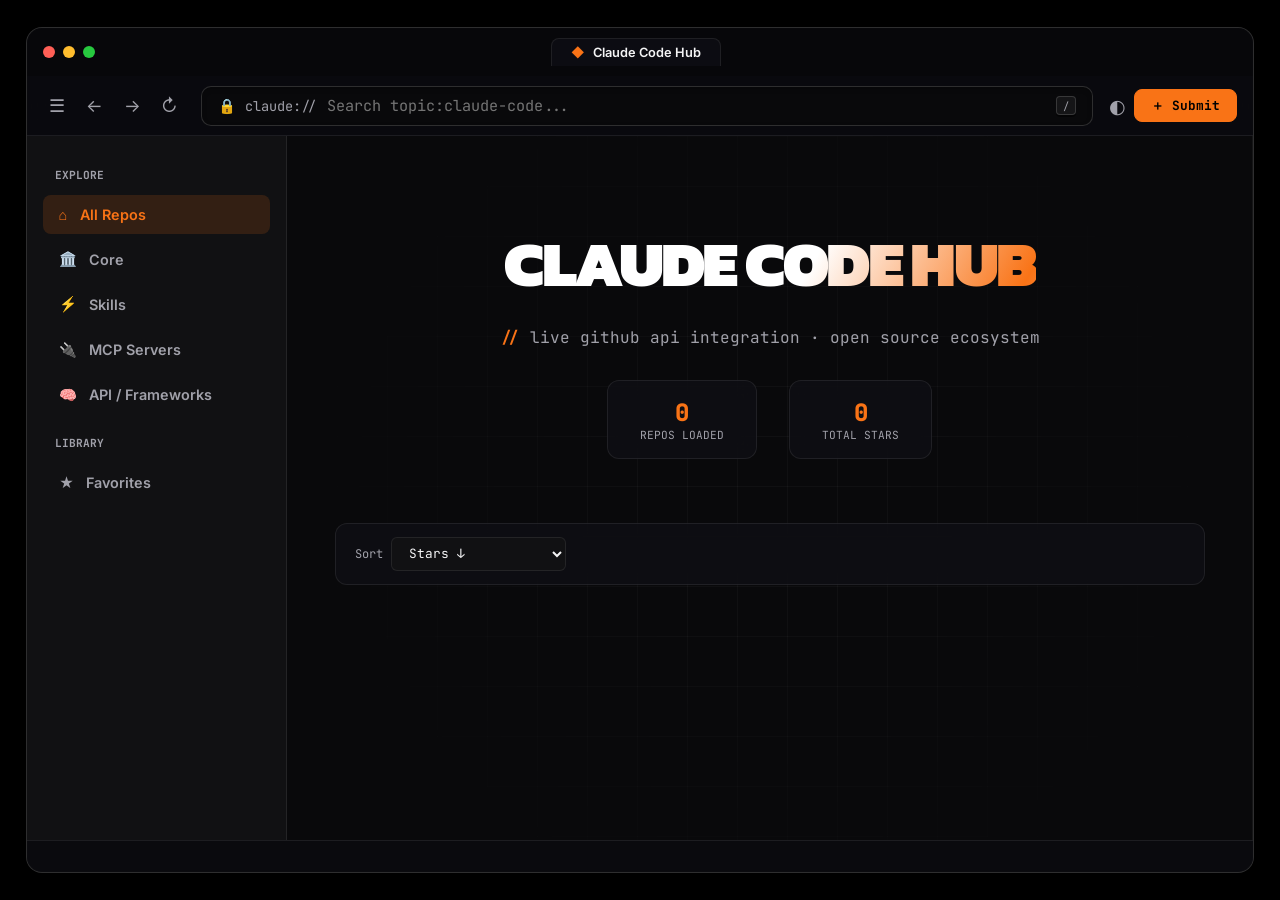
==== commit 7c16ef84: "Update fmt.Println message from 'Hello' to 'Goodbye'" ====
--- a/index.html
+++ b/index.html
@@ -3,1459 +3,94 @@
 <head>
 <meta charset="utf-8">
 <meta name="viewport" content="width=device-width,initial-scale=1,viewport-fit=cover">
-<title>◇ GHFIND — repo searcher</title>
-<meta name="description" content="GitHub repository search tool — pure Lua, single file.">
-<link rel="icon" href="data:image/svg+xml,<svg xmlns='http://www.w3.org/2000/svg' viewBox='0 0 100 100'><text y='.9em' font-size='90'>🐣</text></svg>">
+<title>◆ Claude Code Hub</title>
+<link rel="icon" href="data:image/svg+xml,<svg xmlns='http://www.w3.org/2000/svg' viewBox='0 0 100 100'><text y='.9em' font-size='90'>◆</text></svg>">
 <link rel="preconnect" href="https://fonts.googleapis.com">
 <link rel="preconnect" href="https://fonts.gstatic.com" crossorigin>
-<link href="https://fonts.googleapis.com/css2?family=Inter:wght@400;500;600;700;800&family=JetBrains+Mono:wght@400;500;700;800&family=Kanit:wght@600;800;900&display=swap" rel="stylesheet">
+<link href="https://fonts.googleapis.com/css2?family=Inter:wght@400;500;600;700;800;900&family=JetBrains+Mono:wght@400;500;700;800&family=Kanit:wght@600;800;900&display=swap" rel="stylesheet">
 <link rel="stylesheet" href="style.css">
 </head>
 <body>
 
-<div class="bg-grid"></div>
-<canvas id="map-canvas"></canvas>
-
-<nav class="topbar">
-  <a class="nav-logo" href="#top">
-    <span class="dia">◇</span>
-    <span>GHFIND</span>
-  </a>
-  <button class="nav-toggle" id="nav-toggle" aria-label="menu" type="button">☰</button>
-  <div class="nav-links" id="nav-links">
-    <a class="active" href="#top">HOME</a>
-    <a href="#search">SEARCH</a>
-    <a href="leaderboard.html">LEADERBOARD</a>
-    <a href="#" id="nav-favs">FAVS<span class="badge" id="favc">0</span><kbd>f</kbd></a>
-    <a href="#" id="nav-hist">HISTORY<kbd>h</kbd></a>
-    <a href="#" id="nav-presets">PRESETS<kbd>p</kbd></a>
-    <a href="#" id="nav-settings">SETTINGS<kbd>s</kbd></a>
-    <a href="#" id="nav-install" class="nav-mid">INSTALL</a>
-    <a class="cta" href="https://github.com/7helix/ghfind" target="_blank" rel="noopener">GITHUB</a>
+<div class="browser-chrome">
+  <div class="os-bar">
+    <div class="os-controls"><div class="os-dot red"></div><div class="os-dot yellow"></div><div class="os-dot green"></div></div>
+    <div class="browser-tabs"><div class="tab"><span class="favicon">◆</span> Claude Code Hub</div></div>
+    <div style="width: 60px;"></div>
   </div>
-</nav>
-
-<section class="hero" id="top">
-  <div class="hero-left">
-    <div class="signal">
-      <span class="signal-dot"></span>
-      PUBLIC SIGNAL / ONLINE
+  
+  <div class="toolbar">
+    <div class="nav-actions">
+      <button id="toggle-sidebar">☰</button>
+      <button>←</button><button>→</button><button onclick="location.reload()">↻</button>
     </div>
-    <h1 class="hero-title">GHFIND</h1>
-    <div class="hero-tag">github search · pure lua · single file</div>
-    <div class="hero-actions">
-      <button class="btn-green" id="copy-install">COPY INSTALL CMD</button>
-      <button class="btn-outline" id="scroll-search">SEARCH NOW <kbd>/</kbd></button>
+    <div class="address-bar">
+      <span class="address-icon">🔒</span>
+      <span class="address-protocol">claude://</span>
+      <input id="repo-search" type="text" placeholder="Search topic:claude-code..." autocomplete="off" spellcheck="false">
+      <kbd>/</kbd>
     </div>
-    <div class="info-boxes">
-      <div class="info-box">
-        <div class="k">NODE</div>
-        <div class="v">ghfind.co</div>
-      </div>
-      <div class="info-box">
-        <div class="k">RATE LIMIT</div>
-        <div class="v" id="rate">—</div>
-      </div>
-      <div class="info-box">
-        <div class="k">UTC</div>
-        <div class="v" id="utc">—</div>
-      </div>
+    <div style="display: flex; gap: 0.5rem; align-items: center;">
+      <button id="theme-toggle" class="nav-actions" style="font-size: 1.2rem;">◐</button>
+      <button id="submit-btn" class="m-btn primary" style="padding: 0.4rem 1rem; font-size: 0.8rem; border-radius: 8px;">＋ Submit</button>
     </div>
-  </div>
-
-  <div class="hero-right">
-    <svg class="orbit" viewBox="0 0 500 500" aria-hidden="true">
-      <circle cx="250" cy="250" r="80"/>
-      <circle cx="250" cy="250" r="160" stroke-dasharray="4 8"/>
-      <circle cx="250" cy="250" r="230" stroke-dasharray="2 10"/>
-      <polygon points="250,40 460,250 250,460 40,250" fill="none"/>
-    </svg>
-    <div class="mascot">
-      <div class="mascot-glow"></div>
-      <div class="mascot-glyph">🐣</div>
-    </div>
-    <div class="hero-meta meta-l">
-      <div>CL/NODE::03</div>
-      <div>AUTH::PUBLIC</div>
-      <div>STATE::READ</div>
-    </div>
-    <div class="hero-meta meta-r">
-      <div>GHFIND</div>
-      <div>GATEWAY</div>
-      <div>ONLINE</div>
-    </div>
-  </div>
-</section>
-
-<section class="search-section" id="search">
-  <div class="section-head">
-    <span class="dia">◆</span>
-    <h2>SEARCH TERMINAL</h2>
-    <span class="line"></span>
-    <span class="dim">live</span>
-  </div>
-
-  <div class="bar">
-    <span class="prompt">›</span>
-    <input id="q" type="text" placeholder="query repositories…" autocomplete="off" spellcheck="false">
-    <kbd>/</kbd>
-    <button id="go">RUN <kbd>↵</kbd></button>
-  </div>
-
-  <div class="filters">
-    <div class="chips" id="langs">
-      <span class="lbl">// lang</span>
-      <button class="chip on" data-v="">any</button>
-      <button class="chip" data-v="lua">lua</button>
-      <button class="chip" data-v="python">python</button>
-      <button class="chip" data-v="rust">rust</button>
-      <button class="chip" data-v="go">go</button>
-      <button class="chip" data-v="javascript">js</button>
-      <button class="chip" data-v="typescript">ts</button>
-      <button class="chip" data-v="c">c</button>
-      <button class="chip" data-v="c++">c++</button>
-      <button class="chip" data-v="zig">zig</button>
-    </div>
-    <div class="chips right" id="sorts">
-      <span class="lbl">// sort</span>
-      <button class="chip on" data-v="">best</button>
-      <button class="chip" data-v="stars">★ stars</button>
-      <button class="chip" data-v="forks">⌥ forks</button>
-      <button class="chip" data-v="updated">◷ fresh</button>
-    </div>
-  </div>
-
-  <div class="filters">
-    <div class="chips" id="stars">
-      <span class="lbl">★</span>
-      <button class="chip on" data-v="">any</button>
-      <button class="chip" data-v="10">10+</button>
-      <button class="chip" data-v="100">100+</button>
-      <button class="chip" data-v="1000">1k+</button>
-      <button class="chip" data-v="10000">10k+</button>
-    </div>
-    <div class="chips" id="age">
-      <span class="lbl">◷</span>
-      <button class="chip on" data-v="">any</button>
-      <button class="chip" data-v="30">30d</button>
-      <button class="chip" data-v="180">6mo</button>
-      <button class="chip" data-v="365">1y</button>
-      <button class="chip" data-v="1095">3y</button>
-    </div>
-    <div class="chips" id="size">
-      <span class="lbl">⌘</span>
-      <button class="chip on" data-v="">any</button>
-      <button class="chip" data-v="small">&lt;1MB</button>
-      <button class="chip" data-v="medium">1-50MB</button>
-      <button class="chip" data-v="large">&gt;50MB</button>
-    </div>
-  </div>
-
-  <div class="filters">
-    <div class="chips right">
-      <button class="chip" id="reset-filters">✕ reset <kbd>x</kbd></button>
-      <button class="chip" id="random">⚄ random <kbd>r</kbd></button>
-      <button class="chip" id="trend">▴ trending <kbd>t</kbd></button>
-      <button class="chip" id="watch">◉ watch</button>
-      <button class="chip" id="compare">⊕ compare <kbd>c</kbd></button>
-      <button class="chip" id="view">▦ grid <kbd>v</kbd></button>
-      <button class="chip" id="density">⊞ comfy <kbd>d</kbd></button>
-      <button class="chip" id="theme">◐</button>
-      <button class="chip" id="help">? <kbd>?</kbd></button>
-    </div>
-  </div>
-
-  <p id="status" class="status"></p>
-  <div class="stats-bar" id="stats-bar" hidden></div>
-  <div id="grid" class="grid"></div>
-
-  <div class="more-wrap">
-    <button id="more" class="more" hidden>LOAD MORE</button>
-  </div>
-</section>
-
-<div class="drawer" id="drawer" hidden>
-  <div class="drawer-back" id="drawer-back"></div>
-  <div class="drawer-panel">
-    <div class="drawer-head">
-      <h3 id="drawer-title">favorites</h3>
-      <div class="drawer-actions" id="drawer-actions"></div>
-      <button class="icon-btn" id="drawer-close">✕ <kbd>esc</kbd></button>
-    </div>
-    <div class="drawer-body" id="drawer-body"></div>
   </div>
 </div>
 
-<div class="modal" id="modal" hidden>
-  <div class="modal-back" id="modal-back"></div>
-  <div class="modal-panel">
-    <button class="icon-btn modal-close" id="modal-close">✕ <kbd>esc</kbd></button>
-    <div class="modal-body" id="modal-body"></div>
+<div class="browser-body">
+  <div class="sidebar" id="sidebar">
+    <div class="sidebar-title">Explore</div>
+    <div class="side-link active" data-cat="all"><span class="icon">⌂</span> All Repos</div>
+    <div class="side-link" data-cat="claude-code"><span class="icon">🏛️</span> Core</div>
+    <div class="side-link" data-cat="claude-skills"><span class="icon">⚡</span> Skills</div>
+    <div class="side-link" data-cat="mcp-server"><span class="icon">🔌</span> MCP Servers</div>
+    <div class="side-link" data-cat="claude-api"><span class="icon">🧠</span> API / Frameworks</div>
+    <div class="sidebar-title">Library</div>
+    <div class="side-link" onclick="toast('Saved locally')"><span class="icon">★</span> Favorites</div>
+  </div>
+
+  <div class="viewport" id="viewport">
+    <div class="bg-grid"></div>
+    <canvas id="map-canvas"></canvas>
+    
+    <div class="app-content">
+      <section class="hero">
+        <h1 class="hero-title">CLAUDE CODE HUB</h1>
+        <div class="hero-tag">live github api integration · open source ecosystem</div>
+        <div class="stats-grid">
+          <div class="stat-item"><div class="num" id="stat-repos">0</div><div class="lbl">Repos Loaded</div></div>
+          <div class="stat-item"><div class="num" id="stat-stars">0</div><div class="lbl">Total Stars</div></div>
+        </div>
+      </section>
+
+      <div class="filter-bar">
+        <div class="filter-group">
+          <label>Sort</label>
+          <select id="sort-filter">
+            <option value="stars">Stars ↓</option>
+            <option value="updated">Recently Updated</option>
+            <option value="forks">Forks ↓</option>
+          </select>
+        </div>
+      </div>
+
+      <div class="repo-grid" id="repo-grid"></div>
+    </div>
   </div>
 </div>
 
-<div class="modal" id="modal2" hidden>
-  <div class="modal-back" id="modal2-back"></div>
+<div class="ticker"><div class="ticker-track" id="ticker"></div></div>
+
+<div class="modal" id="repo-modal" hidden>
+  <div class="modal-back" id="modal-back"></div>
   <div class="modal-panel">
-    <button class="icon-btn modal-close" id="modal2-close">✕ <kbd>esc</kbd></button>
-    <div class="modal-body" id="modal2-body"></div>
-  </div>
-</div>
-
-<div class="modal" id="modal3" hidden>
-  <div class="modal-back" id="modal3-back"></div>
-  <div class="modal-panel">
-    <button class="icon-btn modal-close" id="modal3-close">✕ <kbd>esc</kbd></button>
-    <div class="modal-body" id="modal3-body"></div>
+    <button class="modal-close" id="modal-close">✕</button>
+    <div class="modal-body" id="modal-body"></div>
   </div>
 </div>
 
 <div class="toast" id="toast"></div>
 
-<div class="ticker">
-  <div class="ticker-track" id="ticker"></div>
-</div>
-
-<script>
-const $ = s => document.querySelector(s);
-const $$ = s => [...document.querySelectorAll(s)];
-const esc = s => String(s ?? '').replace(/[&<>"']/g, c => ({
-  '&':'&amp;','<':'&lt;','>':'&gt;','"':'&quot;',"'":'&#39;'
-}[c]));
-const fmt = n => n >= 1e6 ? (n/1e6).toFixed(1)+'M'
-              : n >= 1e3 ? (n/1e3).toFixed(1)+'k'
-              : String(n|0);
-const fmtSize = kb => kb >= 1024*1024 ? (kb/1024/1024).toFixed(1)+'GB'
-                   : kb >= 1024 ? (kb/1024).toFixed(1)+'MB'
-                   : kb + 'KB';
-const ago = d => {
-  const s = (Date.now() - new Date(d)) / 1000;
-  if (s < 3600) return Math.floor(s/60)+'m';
-  if (s < 86400) return Math.floor(s/3600)+'h';
-  if (s < 2592000) return Math.floor(s/86400)+'d';
-  if (s < 31536000) return Math.floor(s/2592000)+'mo';
-  return Math.floor(s/31536000)+'y';
-};
-
-const LANG_COLORS = {
-  'Lua':'#00ffcc','Python':'#a8f04a','Rust':'#ff5c3d','Go':'#00d4ff',
-  'JavaScript':'#f7df1e','TypeScript':'#00a8ff','C':'#7a7a7a','C++':'#ff2e97',
-  'Zig':'#ff9d00','Java':'#ff7a3d','Ruby':'#ff2e63','Haskell':'#b47aff',
-  'Shell':'#4ade80','Vim script':'#7dff4d','Nix':'#7dc4ff'
-};
-const langColor = l => LANG_COLORS[l] || '#00ffcc';
-
-const LS = {
-  get(k, d) { try { return JSON.parse(localStorage.getItem('ghf_'+k)) ?? d } catch { return d } },
-  set(k, v) { try { localStorage.setItem('ghf_'+k, JSON.stringify(v)) } catch {} },
-  del(k) { try { localStorage.removeItem('ghf_'+k) } catch {} }
-};
-
-const state = {
-  lang: '', sort: '', stars: '', age: '', size: '',
-  page: 1, per: 12, total: 0, q: '',
-  busy: false,
-  view: LS.get('view', 'grid'),
-  density: LS.get('density', 'comfortable'),
-  token: sessionStorage.getItem('ghf_tok') || '',
-  favs: LS.get('favs', []),
-  hist: LS.get('hist', []),
-  presets: LS.get('presets', []),
-  notes: LS.get('notes', {}),
-  seen: LS.get('seen', {}),
-  watchTimer: null,
-  watchQuery: '',
-  compare: [],
-  rate: null
-};
-
-const savedTheme = LS.get('theme', null);
-if (savedTheme) document.documentElement.dataset.theme = savedTheme;
-
-async function ghSearch(q, page = 1) {
-  let query = q;
-  if (state.lang) query += ' language:' + state.lang;
-  if (state.stars) query += ' stars:>=' + state.stars;
-  if (state.age) {
-    const d = new Date();
-    d.setDate(d.getDate() - +state.age);
-    query += ' pushed:>' + d.toISOString().slice(0,10);
-  }
-  if (state.size) {
-    if (state.size === 'small') query += ' size:<1000';
-    else if (state.size === 'medium') query += ' size:1000..50000';
-    else if (state.size === 'large') query += ' size:>50000';
-  }
-  const p = new URLSearchParams({ q: query, per_page: state.per, page });
-  if (state.sort) { p.set('sort', state.sort); p.set('order', 'desc'); }
-  const h = { Accept: 'application/vnd.github+json' };
-  if (state.token) h.Authorization = 'Bearer ' + state.token;
-  const r = await fetch('https://api.github.com/search/repositories?' + p, { headers: h });
-  const remaining = r.headers.get('X-RateLimit-Remaining');
-  const limit = r.headers.get('X-RateLimit-Limit');
-  if (remaining !== null) {
-    state.rate = remaining + '/' + (limit || '?');
-    $('#rate').textContent = state.rate;
-  }
-  const j = await r.json();
-  if (!r.ok) throw new Error(j.message || ('HTTP ' + r.status));
-  return j;
-}
-
-async function ghRepo(full) {
-  const h = { Accept: 'application/vnd.github+json' };
-  if (state.token) h.Authorization = 'Bearer ' + state.token;
-  const r = await fetch('https://api.github.com/repos/' + full, { headers: h });
-  if (!r.ok) return null;
-  return r.json();
-}
-
-async function ghReadme(full) {
-  const h = { Accept: 'application/vnd.github.raw' };
-  if (state.token) h.Authorization = 'Bearer ' + state.token;
-  const r = await fetch('https://api.github.com/repos/' + full + '/readme', { headers: h });
-  if (!r.ok) return '';
-  return r.text();
-}
-
-async function ghReleases(full) {
-  const h = { Accept: 'application/vnd.github+json' };
-  if (state.token) h.Authorization = 'Bearer ' + state.token;
-  const r = await fetch('https://api.github.com/repos/' + full + '/releases?per_page=3', { headers: h });
-  if (!r.ok) return [];
-  return r.json();
-}
-
-async function ghContributors(full) {
-  const h = { Accept: 'application/vnd.github+json' };
-  if (state.token) h.Authorization = 'Bearer ' + state.token;
-  const r = await fetch('https://api.github.com/repos/' + full + '/contributors?per_page=5', { headers: h });
-  if (!r.ok) return [];
-  return r.json();
-}
-
-async function ghFile(full, path) {
-  const h = { Accept: 'application/vnd.github.raw' };
-  if (state.token) h.Authorization = 'Bearer ' + state.token;
-  const r = await fetch('https://api.github.com/repos/' + full + '/contents/' + path, { headers: h });
-  if (!r.ok) return '';
-  return r.text();
-}
-
-function pushHist(q) {
-  state.hist = [q, ...state.hist.filter(x => x !== q)].slice(0, 50);
-  LS.set('hist', state.hist);
-}
-
-function isFav(fn) { return state.favs.some(f => f.full_name === fn); }
-
-function toggleFav(r) {
-  const i = state.favs.findIndex(f => f.full_name === r.full_name);
-  if (i >= 0) state.favs.splice(i, 1);
-  else state.favs.unshift({
-    full_name: r.full_name, html_url: r.html_url,
-    description: r.description, stars: r.stargazers_count,
-    forks: r.forks_count, language: r.language,
-    owner: r.owner?.avatar_url, added: Date.now()
-  });
-  state.favs = state.favs.slice(0, 200);
-  LS.set('favs', state.favs);
-  $('#favc').textContent = state.favs.length;
-}
-
-let toastT;
-function toast(msg) {
-  const t = $('#toast');
-  t.textContent = msg;
-  t.classList.add('on');
-  clearTimeout(toastT);
-  toastT = setTimeout(() => t.classList.remove('on'), 2500);
-}
-
-function highlight(text, q) {
-  if (!q) return esc(text);
-  const words = q.split(/\s+/).filter(w => w.length > 1);
-  let out = esc(text);
-  words.forEach(w => {
-    const re = new RegExp('(' + w.replace(/[.*+?^${}()|[\]\\]/g, '\\$&') + ')', 'gi');
-    out = out.replace(re, '<mark>$1</mark>');
-  });
-  return out;
-}
-
-function escHtml(s) {
-  return String(s).replace(/&/g, '&amp;').replace(/</g, '&lt;').replace(/>/g, '&gt;');
-}
-
-function md(src) {
-  if (!src) return '';
-  let s = src.replace(/\r\n/g, '\n');
-
-  const codeBlocks = [];
-  s = s.replace(/```(\w*)\n([\s\S]*?)```/g, (m, lang, code) => {
-    codeBlocks.push('<pre class="md-code"><code>' + escHtml(code) + '</code></pre>');
-    return '\u0001B' + (codeBlocks.length - 1) + '\u0001B';
-  });
-
-  s = s.replace(/<!--[\s\S]*?-->/g, '');
-  s = s.replace(/<script\b[^>]*>[\s\S]*?<\/script>/gi, '');
-  s = s.replace(/<style\b[^>]*>[\s\S]*?<\/style>/gi, '');
-  s = s.replace(/<iframe\b[^>]*>[\s\S]*?<\/iframe>/gi, '');
-  s = s.replace(/<object\b[^>]*>[\s\S]*?<\/object>/gi, '');
-  s = s.replace(/<embed\b[^>]*>/gi, '');
-  s = s.replace(/<form\b[^>]*>[\s\S]*?<\/form>/gi, '');
-
-  const tags = [];
-  s = s.replace(/<\/?[a-zA-Z][a-zA-Z0-9-]*(?:\s[^>]*)?\/?>/g, tag => {
-    let clean = tag
-      .replace(/\s+on\w+\s*=\s*(?:"[^"]*"|'[^']*'|[^\s>]+)/gi, '')
-      .replace(/(href|src)\s*=\s*(?:"javascript:[^"]*"|'javascript:[^']*')/gi, '$1="about:blank"');
-    tags.push(clean);
-    return '\u0001T' + (tags.length - 1) + '\u0001T';
-  });
-
-  s = s.replace(/</g, '&lt;').replace(/>/g, '&gt;');
-
-  s = s.replace(/`([^`\n]+)`/g, '<code class="md-inline">$1</code>');
-
-  s = s.replace(/!\[([^\]]*)\]\(([^)\s]+)[^)]*\)/g,
-    '<img class="md-img" src="$2" alt="$1" loading="lazy">');
-  s = s.replace(/\[([^\]]+)\]\(([^)\s]+)[^)]*\)/g,
-    '<a class="md-a" href="$2" target="_blank" rel="noopener">$1</a>');
-
-  s = s.replace(/\*\*([^*\n]+)\*\*/g, '<strong>$1</strong>');
-  s = s.replace(/(^|[^*])\*([^*\n]+)\*/g, '$1<em>$2</em>');
-  s = s.replace(/__([^_\n]+)__/g, '<strong>$1</strong>');
-  s = s.replace(/(^|[^_])_([^_\n]+)_/g, '$1<em>$2</em>');
-
-  s = s.replace(/^######\s+(.+)$/gm, '<h6>$1</h6>');
-  s = s.replace(/^#####\s+(.+)$/gm, '<h5>$1</h5>');
-  s = s.replace(/^####\s+(.+)$/gm, '<h4>$1</h4>');
-  s = s.replace(/^###\s+(.+)$/gm, '<h3>$1</h3>');
-  s = s.replace(/^##\s+(.+)$/gm, '<h2>$1</h2>');
-  s = s.replace(/^#\s+(.+)$/gm, '<h1>$1</h1>');
-
-  s = s.replace(/^[-*_]{3,}\s*$/gm, '<hr class="md-hr">');
-  s = s.replace(/^>\s?(.+)$/gm, '<blockquote class="md-quote">$1</blockquote>');
-
-  s = s.replace(/(<a class="md-a"[^>]*>\s*<img[^>]*>\s*<\/a>\s*){2,}/g,
-    m => '<div class="md-badges">' + m + '</div>');
-
-  s = s.replace(/^[-*]\s+\[x\]\s+(.+)$/gm, '<li class="md-task done">$1</li>');
-  s = s.replace(/^[-*]\s+\[\s\]\s+(.+)$/gm, '<li class="md-task">$1</li>');
-
-  s = s.replace(/(^[-*]\s+.+(\n[-*]\s+.+)*)/gm, m => {
-    const items = m.split('\n').map(l => l.replace(/^[-*]\s+/, ''));
-    return '<ul class="md-ul">' + items.map(i => '<li>' + i + '</li>').join('') + '</ul>';
-  });
-  s = s.replace(/(^\d+\.\s+.+(\n\d+\.\s+.+)*)/gm, m => {
-    const items = m.split('\n').map(l => l.replace(/^\d+\.\s+/, ''));
-    return '<ol class="md-ol">' + items.map(i => '<li>' + i + '</li>').join('') + '</ol>';
-  });
-
-  s = s.split('\n').map(line => {
-    const t = line.trim();
-    if (!t) return '';
-    if (/^(?:\u0001[TB]\d+\u0001[TB])+\s*$/.test(t)) return line;
-    if (/^<(h\d|p|ul|ol|li|pre|blockquote|hr|div|section|table|details|figure|article|center)/i.test(t)) return line;
-    if (/^<\//.test(t)) return line;
-    return '<p class="md-p">' + line + '</p>';
-  }).join('\n');
-
-  s = s.replace(/\u0001B(\d+)\u0001B/g, (m, i) => codeBlocks[+i]);
-  s = s.replace(/\u0001T(\d+)\u0001T/g, (m, i) => tags[+i]);
-
-  return s;
-}
-
-function card(r, i) {
-  const c = document.createElement('article');
-  c.className = 'card';
-  c.dataset.fn = r.full_name;
-  c.style.animationDelay = (i * 40) + 'ms';
-  const fav = isFav(r.full_name);
-  const inCompare = state.compare.includes(r.full_name);
-  const note = state.notes[r.full_name] || '';
-  c.innerHTML = `
-    <div class="card-head">
-      <img class="avatar" src="${esc(r.owner?.avatar_url || '')}" alt="" loading="lazy">
-      <a class="repo" href="${esc(r.html_url)}" target="_blank" rel="noopener">${highlight(r.full_name, state.q)}</a>
-      <button class="fav ${fav?'on':''}" title="favorite" type="button">${fav?'★':'☆'}</button>
-      <button class="cmp ${inCompare?'on':''}" title="compare" type="button">⊕</button>
-    </div>
-    <p class="desc">${highlight(r.description || '—', state.q)}</p>
-    ${r.topics && r.topics.length ? `<div class="topics">${r.topics.slice(0,4).map(t => `<span class="topic">#${esc(t)}</span>`).join('')}</div>` : ''}
-    ${note ? `<div class="note">📝 ${esc(note)}</div>` : ''}
-    <div class="card-foot">
-      ${r.language ? `<span class="pill" style="--lc:${langColor(r.language)}">${esc(r.language)}</span>` : ''}
-      <span class="metric">★ ${fmt(r.stargazers_count)}</span>
-      <span class="metric">⌥ ${fmt(r.forks_count)}</span>
-      <span class="metric">! ${fmt(r.open_issues_count)}</span>
-      <span class="metric dim">◷ ${ago(r.updated_at)}</span>
-    </div>
-    <div class="card-actions">
-      <a class="act" href="${esc(r.html_url)}" target="_blank" rel="noopener">OPEN ↗</a>
-      <button class="act copy" type="button">COPY</button>
-      <button class="act clone" type="button">CLONE</button>
-      <button class="act details" type="button">INFO</button>
-    </div>`;
-    
-  // Spotlight Effect logic
-  c.addEventListener('mousemove', e => {
-    const rect = c.getBoundingClientRect();
-    const x = e.clientX - rect.left;
-    const y = e.clientY - rect.top;
-    c.style.setProperty('--mouse-x', `${x}px`);
-    c.style.setProperty('--mouse-y', `${y}px`);
-  });
-
-  c.querySelector('.fav').addEventListener('click', e => {
-    e.preventDefault();
-    toggleFav(r);
-    e.target.classList.toggle('on');
-    e.target.textContent = e.target.classList.contains('on') ? '★' : '☆';
-    toast(isFav(r.full_name) ? '★ saved' : 'removed');
-  });
-  c.querySelector('.cmp').addEventListener('click', e => {
-    e.preventDefault();
-    const i = state.compare.indexOf(r.full_name);
-    if (i >= 0) state.compare.splice(i, 1);
-    else state.compare.push(r.full_name);
-    e.target.classList.toggle('on');
-    toast(state.compare.length + ' selected');
-  });
-  c.querySelector('.copy').addEventListener('click', async e => {
-    e.preventDefault();
-    await navigator.clipboard.writeText(r.html_url);
-    toast('url copied');
-  });
-  c.querySelector('.clone').addEventListener('click', async e => {
-    e.preventDefault();
-    const url = r.clone_url || r.html_url + '.git';
-    await navigator.clipboard.writeText('git clone ' + url);
-    toast('clone cmd copied');
-  });
-  c.querySelector('.details').addEventListener('click', e => {
-    e.preventDefault();
-    openRepoModal(r);
-  });
-  c.querySelector('.repo').addEventListener('click', e => {
-    e.preventDefault();
-    openRepoModal(r);
-  });
-  return c;
-}
-
-function render(items, append = false) {
-  const grid = $('#grid');
-  if (!append) grid.innerHTML = '';
-  if (!items.length && !append) {
-    grid.innerHTML = '<p class="empty">// no results found</p>';
-    $('#stats-bar').hidden = true;
-    return;
-  }
-  items.forEach((r, i) => grid.appendChild(card(r, i)));
-  if (!append) showLangChart(items);
-}
-
-function showLangChart(items) {
-  const bar = $('#stats-bar');
-  if (!items || items.length < 2) { bar.hidden = true; return; }
-  const counts = {};
-  items.forEach(r => {
-    const l = r.language || 'Other';
-    counts[l] = (counts[l] || 0) + 1;
-  });
-  const sorted = Object.entries(counts).sort((a,b) => b[1]-a[1]);
-  bar.innerHTML = '';
-  const label = document.createElement('span');
-  label.className = 'stat-pill';
-  label.innerHTML = '<b>// lang</b>';
-  bar.appendChild(label);
-  sorted.forEach(([l, n]) => {
-    const el = document.createElement('span');
-    el.className = 'stat-pill';
-    el.innerHTML = `<span class="swatch" style="background:${langColor(l)};color:${langColor(l)}"></span>${esc(l)} <b>${n}</b>`;
-    el.addEventListener('click', () => {
-      setChip('#langs', l.toLowerCase());
-      state.lang = l.toLowerCase();
-      if (state.q) run(state.q);
-    });
-    bar.appendChild(el);
-  });
-  bar.hidden = false;
-}
-
-async function run(q, page = 1) {
-  if (state.busy || !q.trim()) return;
-  state.busy = true;
-  state.q = q;
-  state.page = page;
-  $('#status').innerHTML = '<span class="m-loading">[ searching ]</span>';
-  try {
-    const d = await ghSearch(q.trim(), page);
-    state.total = d.total_count || 0;
-    $('#status').innerHTML = `<span class="ok">[ ok ]</span> ${fmt(state.total)} repos <span class="dim">// showing ${(d.items||[]).length}</span>`;
-    render(d.items || [], page > 1);
-    $('#more').hidden = (d.items||[]).length < state.per || page * state.per >= Math.min(state.total, 1000);
-    if (page === 1) pushHist(q.trim());
-    const url = new URL(location);
-    url.searchParams.set('q', q.trim());
-    history.replaceState(null, '', url);
-  } catch (e) {
-    $('#status').innerHTML = '<span class="err-mark">[ err ]</span> ' + esc(e.message);
-  } finally {
-    state.busy = false;
-  }
-}
-
-function setChip(sel, val) {
-  $$(sel + ' .chip').forEach(c => c.classList.toggle('on', c.dataset.v === val));
-}
-
-function resetFilters() {
-  state.lang = '';
-  state.sort = '';
-  state.stars = '';
-  state.age = '';
-  state.size = '';
-  setChip('#langs', '');
-  setChip('#sorts', '');
-  setChip('#stars', '');
-  setChip('#age', '');
-  setChip('#size', '');
-  if ($('#q').value.trim()) run($('#q').value);
-  else toast('cleared');
-}
-
-function openDrawer(title, bodyFn, actions) {
-  $('#drawer-title').textContent = title;
-  $('#drawer-body').innerHTML = '';
-  $('#drawer-actions').innerHTML = '';
-  if (actions) actions($('#drawer-actions'));
-  bodyFn($('#drawer-body'));
-  $('#drawer').hidden = false;
-  requestAnimationFrame(() => $('#drawer').classList.add('on'));
-}
-function closeDrawer() {
-  const d = $('#drawer');
-  d.classList.remove('on');
-  setTimeout(() => d.hidden = true, 350);
-}
-
-async function openRepoModal(r) {
-  const m = $('#modal');
-  const body = $('#modal-body');
-  body.innerHTML = `
-    <div class="m-head">
-      <img class="m-av" src="${esc(r.owner?.avatar_url||'')}" alt="">
-      <div style="flex:1;min-width:0">
-        <h3 class="m-title">${esc(r.full_name)}</h3>
-        <div class="m-owner">// ${esc(r.owner?.login||'')}</div>
-        <p class="m-desc">${esc(r.description||'—')}</p>
-      </div>
-    </div>
-    <div class="m-stats">
-      <div class="m-stat"><div class="v">${fmt(r.stargazers_count)}</div><div class="l">stars</div></div>
-      <div class="m-stat"><div class="v">${fmt(r.forks_count)}</div><div class="l">forks</div></div>
-      <div class="m-stat"><div class="v">${fmt(r.open_issues_count)}</div><div class="l">issues</div></div>
-      <div class="m-stat"><div class="v">${fmt(r.watchers_count)}</div><div class="l">watchers</div></div>
-      <div class="m-stat"><div class="v">${fmtSize(r.size)}</div><div class="l">size</div></div>
-      <div class="m-stat"><div class="v">${r.license?.spdx_id || '—'}</div><div class="l">license</div></div>
-    </div>
-    ${r.topics && r.topics.length ? `<div class="m-topics">${r.topics.map(t => `<a class="m-topic" href="https://github.com/topics/${esc(t)}" target="_blank" rel="noopener">#${esc(t)}</a>`).join('')}</div>` : ''}
-    <div id="m-extra"></div>
-    <div id="m-readme" class="m-readme"><div class="m-loading">loading readme...</div></div>
-    <div class="m-actions">
-      <a class="m-btn primary" href="${esc(r.html_url)}" target="_blank" rel="noopener">OPEN ↗</a>
-      <button class="m-btn" id="m-fav" type="button">${isFav(r.full_name) ? '★ UNFAV' : '☆ FAV'}</button>
-      <button class="m-btn" id="m-copy" type="button">COPY URL</button>
-      <button class="m-btn" id="m-clone" type="button">COPY CLONE</button>
-      <button class="m-btn" id="m-note" type="button">NOTE</button>
-      <button class="m-btn" id="m-files" type="button">FILES</button>
-      <a class="m-btn" href="${esc(r.html_url)}/issues" target="_blank" rel="noopener">ISSUES</a>
-      <a class="m-btn" href="${esc(r.html_url)}/releases" target="_blank" rel="noopener">RELEASES</a>
-    </div>`;
-  m.hidden = false;
-  requestAnimationFrame(() => m.classList.add('on'));
-
-  body.querySelector('#m-fav').addEventListener('click', () => {
-    toggleFav(r);
-    const on = isFav(r.full_name);
-    body.querySelector('#m-fav').textContent = on ? '★ UNFAV' : '☆ FAV';
-    toast(on ? '★ saved' : 'removed');
-  });
-  body.querySelector('#m-copy').addEventListener('click', async () => {
-    await navigator.clipboard.writeText(r.html_url);
-    toast('url copied');
-  });
-  body.querySelector('#m-clone').addEventListener('click', async () => {
-    await navigator.clipboard.writeText('git clone ' + (r.clone_url || r.html_url + '.git'));
-    toast('clone copied');
-  });
-  body.querySelector('#m-note').addEventListener('click', () => {
-    const cur = state.notes[r.full_name] || '';
-    const note = prompt('note for ' + r.full_name, cur);
-    if (note !== null) {
-      if (note.trim()) state.notes[r.full_name] = note.trim();
-      else delete state.notes[r.full_name];
-      LS.set('notes', state.notes);
-      toast('note saved');
-    }
-  });
-  body.querySelector('#m-files').addEventListener('click', () => openFilesModal(r));
-
-  const [readme, releases, contributors] = await Promise.all([
-    ghReadme(r.full_name),
-    ghReleases(r.full_name),
-    ghContributors(r.full_name)
-  ]);
-
-  const extra = body.querySelector('#m-extra');
-  if (releases.length) {
-    extra.innerHTML += `<div class="m-section"><div class="m-section-title">// releases</div>${releases.map(rel => `
-      <a class="m-release" href="${esc(rel.html_url)}" target="_blank" rel="noopener">
-        <span class="m-rel-tag">${esc(rel.tag_name)}</span>
-        <span class="m-rel-name">${esc(rel.name || '')}</span>
-        <span class="m-rel-date">${ago(rel.published_at)}</span>
-      </a>`).join('')}</div>`;
-  }
-  if (contributors.length) {
-    extra.innerHTML += `<div class="m-section"><div class="m-section-title">// contributors</div><div class="m-contrib">${contributors.map(c => `
-      <a class="m-contrib-item" href="${esc(c.html_url)}" target="_blank" rel="noopener" title="${esc(c.login)}">
-        <img src="${esc(c.avatar_url)}" alt="">
-        <span>${esc(c.login)}</span>
-      </a>`).join('')}</div></div>`;
-  }
-
-  const readmeEl = body.querySelector('#m-readme');
-  if (!readme) {
-    readmeEl.innerHTML = '<div class="m-loading">// no readme found</div>';
-    return;
-  }
-  readmeEl.innerHTML = '<div class="md">' + md(readme.slice(0, 16000)) +
-    (readme.length > 16000 ? '<p class="md-p"><em>… truncated</em></p>' : '') + '</div>';
-}
-
-async function openFilesModal(r) {
-  const m = $('#modal3');
-  const body = $('#modal3-body');
-  body.innerHTML = `
-    <h3 class="m-title">◇ FILE BROWSER</h3>
-    <div class="m-owner">// ${esc(r.full_name)}</div>
-    <div id="fb-path" class="fb-path">/</div>
-    <div id="fb-list" class="fb-list"><div class="m-loading">loading files...</div></div>`;
-  m.hidden = false;
-  requestAnimationFrame(() => m.classList.add('on'));
-
-  const pathEl = body.querySelector('#fb-path');
-  const listEl = body.querySelector('#fb-list');
-  let currentPath = '';
-
-  async function load(path) {
-    currentPath = path;
-    pathEl.textContent = '/' + (path || '');
-    listEl.innerHTML = '<div class="m-loading">loading...</div>';
-    const h = { Accept: 'application/vnd.github+json' };
-    if (state.token) h.Authorization = 'Bearer ' + state.token;
-    const url = 'https://api.github.com/repos/' + r.full_name + '/contents/' + path;
-    const res = await fetch(url, { headers: h });
-    if (!res.ok) { listEl.innerHTML = '<div class="m-loading">// n/a</div>'; return; }
-    const items = await res.json();
-    listEl.innerHTML = '';
-    if (path) {
-      const up = document.createElement('button');
-      up.className = 'fb-item fb-dir';
-      up.type = 'button';
-      up.innerHTML = '<span class="fb-icon">↩</span> ..';
-      up.addEventListener('click', () => {
-        const parent = path.split('/').slice(0, -1).join('/');
-        load(parent);
-      });
-      listEl.appendChild(up);
-    }
-    items.sort((a, b) => {
-      if (a.type === b.type) return a.name.localeCompare(b.name);
-      return a.type === 'dir' ? -1 : 1;
-    });
-    items.forEach(item => {
-      const el = document.createElement('button');
-      el.type = 'button';
-      el.className = 'fb-item' + (item.type === 'dir' ? ' fb-dir' : ' fb-file');
-      const icon = item.type === 'dir' ? '▸' : '·';
-      el.innerHTML = `<span class="fb-icon">${icon}</span> <span class="fb-name">${esc(item.name)}</span> <span class="fb-size">${item.type === 'file' ? fmtSize(Math.ceil(item.size/1024)) : ''}</span>`;
-      el.addEventListener('click', async () => {
-        if (item.type === 'dir') {
-          load(item.path);
-        } else {
-          const content = await ghFile(r.full_name, item.path);
-          body.querySelector('#fb-list').innerHTML = `
-            <button class="fb-item fb-dir" id="fb-back" type="button"><span class="fb-icon">↩</span> ..</button>
-            <pre class="fb-view">${escHtml(content.slice(0, 8000))}${content.length > 8000 ? '\n\n… truncated' : ''}</pre>`;
-          body.querySelector('#fb-back').addEventListener('click', () => load(currentPath));
-        }
-      });
-      listEl.appendChild(el);
-    });
-  }
-  load('');
-}
-
-function closeModal() {
-  const m = $('#modal');
-  m.classList.remove('on');
-  setTimeout(() => m.hidden = true, 350);
-}
-function closeModal2() {
-  const m = $('#modal2');
-  m.classList.remove('on');
-  setTimeout(() => m.hidden = true, 350);
-}
-function closeModal3() {
-  const m = $('#modal3');
-  m.classList.remove('on');
-  setTimeout(() => m.hidden = true, 350);
-}
-
-function exportData(type, data, filename) {
-  let blob;
-  if (type === 'json') {
-    blob = new Blob([JSON.stringify(data, null, 2)], { type: 'application/json' });
-  } else if (type === 'csv') {
-    const rows = [['name','url','stars','forks','language','updated']];
-    data.forEach(r => rows.push([r.full_name, r.html_url, r.stargazers_count, r.forks_count, r.language || '', (r.updated_at||'').slice(0,10)]));
-    blob = new Blob([rows.map(r => r.map(v => '"' + String(v).replace(/"/g,'""') + '"').join(',')).join('\n')], { type: 'text/csv' });
-  } else {
-    blob = new Blob([data.map(r => r.full_name + '\t' + r.html_url).join('\n')], { type: 'text/plain' });
-  }
-  const a = document.createElement('a');
-  a.href = URL.createObjectURL(blob);
-  a.download = filename;
-  a.click();
-}
-
-$('#nav-favs').addEventListener('click', e => {
-  e.preventDefault();
-  closeNav();
-  openDrawer('★ FAVORITES [' + state.favs.length + ']', box => {
-    if (!state.favs.length) { box.innerHTML = '<p class="empty">// no favorites yet</p>'; return; }
-    state.favs.forEach((f, i) => {
-      const wrap = document.createElement('div');
-      wrap.className = 'row-item-col';
-      wrap.innerHTML = `
-        <a class="row-item" href="${esc(f.html_url)}" target="_blank" rel="noopener">
-          <img src="${esc(f.owner||'')}" alt="" class="av">
-          <div class="row-txt">
-            <div class="row-title">${esc(f.full_name)}</div>
-            <div class="row-sub">${esc(f.description||'')}</div>
-          </div>
-          <span class="row-met">★ ${fmt(f.stars)}</span>
-        </a>
-        <textarea class="fav-note" placeholder="// add a note..." data-fn="${esc(f.full_name)}">${esc(state.notes[f.full_name] || '')}</textarea>
-        <div class="row-tools">
-          <button class="danger" data-rm="${esc(f.full_name)}" type="button">REMOVE</button>
-          <button data-copy="${esc(f.full_name)}" type="button">COPY URL</button>
-        </div>`;
-      wrap.querySelector('.fav-note').addEventListener('input', ev => {
-        const fn = ev.target.dataset.fn;
-        if (ev.target.value.trim()) state.notes[fn] = ev.target.value.trim();
-        else delete state.notes[fn];
-        LS.set('notes', state.notes);
-      });
-      wrap.querySelector('[data-rm]').addEventListener('click', ev => {
-        const fn = ev.target.dataset.rm;
-        state.favs = state.favs.filter(x => x.full_name !== fn);
-        LS.set('favs', state.favs);
-        $('#favc').textContent = state.favs.length;
-        closeDrawer();
-      });
-      wrap.querySelector('[data-copy]').addEventListener('click', ev => {
-        const fv = state.favs.find(x => x.full_name === ev.target.dataset.copy);
-        if (fv) { navigator.clipboard.writeText(fv.html_url); toast('copied'); }
-      });
-      box.appendChild(wrap);
-    });
-  }, act => {
-    act.innerHTML = `
-      <button class="icon-btn" id="fav-export" type="button">EXPORT</button>
-      <button class="icon-btn danger" id="fav-clear" type="button">CLEAR</button>`;
-    act.querySelector('#fav-export').addEventListener('click', () => {
-      exportData('json', state.favs, 'ghfind-favorites.json');
-    });
-    act.querySelector('#fav-clear').addEventListener('click', () => {
-      if (!confirm('clear all favorites?')) return;
-      state.favs = [];
-      LS.set('favs', []);
-      $('#favc').textContent = 0;
-      closeDrawer();
-    });
-  });
-});
-
-$('#nav-hist').addEventListener('click', e => {
-  e.preventDefault();
-  closeNav();
-  openDrawer('▤ HISTORY [' + state.hist.length + ']', box => {
-    if (!state.hist.length) { box.innerHTML = '<p class="empty">// no history</p>'; return; }
-    state.hist.forEach(h => {
-      const el = document.createElement('button');
-      el.type = 'button';
-      el.className = 'row-item btn-row';
-      el.innerHTML = `<div class="row-txt"><div class="row-title"><span class="dia">◇</span> ${esc(h)}</div></div>`;
-      el.addEventListener('click', () => {
-        $('#q').value = h;
-        closeDrawer();
-        run(h);
-      });
-      box.appendChild(el);
-    });
-  }, act => {
-    act.innerHTML = `<button class="icon-btn danger" id="hist-clear" type="button">CLEAR</button>`;
-    act.querySelector('#hist-clear').addEventListener('click', () => {
-      if (!confirm('clear history?')) return;
-      state.hist = [];
-      LS.set('hist', []);
-      closeDrawer();
-    });
-  });
-});
-
-$('#nav-presets').addEventListener('click', e => {
-  e.preventDefault();
-  closeNav();
-  openDrawer('◆ PRESETS [' + state.presets.length + ']', box => {
-    if (!state.presets.length) {
-      box.innerHTML = '<p class="empty">// no presets saved</p>';
-      return;
-    }
-    state.presets.forEach((p, i) => {
-      const el = document.createElement('div');
-      el.className = 'row-item-col';
-      el.innerHTML = `
-        <button class="row-item btn-row" data-run="${i}" type="button">
-          <div class="row-txt">
-            <div class="row-title"><span class="dia">◆</span> ${esc(p.name)}</div>
-            <div class="row-sub">${esc(p.q)}${p.lang ? ' · '+esc(p.lang) : ''}${p.sort ? ' · '+esc(p.sort) : ''}</div>
-          </div>
-        </button>
-        <div class="row-tools">
-          <button data-del="${i}" class="danger" type="button">DELETE</button>
-        </div>`;
-      el.querySelector('[data-run]').addEventListener('click', () => {
-        $('#q').value = p.q;
-        state.lang = p.lang || '';
-        state.sort = p.sort || '';
-        state.stars = p.stars || '';
-        state.age = p.age || '';
-        state.size = p.size || '';
-        setChip('#langs', state.lang);
-        setChip('#sorts', state.sort);
-        setChip('#stars', state.stars);
-        setChip('#age', state.age);
-        setChip('#size', state.size);
-        closeDrawer();
-        run(p.q);
-      });
-      el.querySelector('[data-del]').addEventListener('click', () => {
-        state.presets.splice(i, 1);
-        LS.set('presets', state.presets);
-        closeDrawer();
-      });
-      box.appendChild(el);
-    });
-  });
-});
-
-$('#nav-settings').addEventListener('click', e => {
-  e.preventDefault();
-  closeNav();
-  openDrawer('⚙ SETTINGS', box => {
-    const tok = state.token ? state.token.slice(0,8) + '…' : '—';
-    box.innerHTML = `
-      <div class="setting-row">
-        <div>
-          <div class="setting-k">GITHUB TOKEN</div>
-          <div class="setting-v">${esc(tok)}</div>
-        </div>
-        <button class="icon-btn" id="set-tok" type="button">${state.token ? 'CHANGE' : 'ADD'}</button>
-      </div>
-      <div class="setting-row">
-        <div>
-          <div class="setting-k">THEME</div>
-          <div class="setting-v">${document.documentElement.dataset.theme || 'dark'}</div>
-        </div>
-        <button class="icon-btn" id="set-theme" type="button">TOGGLE</button>
-      </div>
-      <div class="setting-row">
-        <div>
-          <div class="setting-k">VIEW</div>
-          <div class="setting-v">${state.view}</div>
-        </div>
-        <button class="icon-btn" id="set-view" type="button">TOGGLE</button>
-      </div>
-      <div class="setting-row">
-        <div>
-          <div class="setting-k">DENSITY</div>
-          <div class="setting-v">${state.density}</div>
-        </div>
-        <button class="icon-btn" id="set-density" type="button">TOGGLE</button>
-      </div>
-      <div class="setting-row">
-        <div>
-          <div class="setting-k">SEEN CACHE</div>
-          <div class="setting-v">${Object.keys(state.seen).length}</div>
-        </div>
-        <button class="icon-btn danger" id="set-clear-seen" type="button">CLEAR</button>
-      </div>
-      <div class="setting-row">
-        <div>
-          <div class="setting-k">ALL DATA</div>
-          <div class="setting-v">favs · hist · presets · notes</div>
-        </div>
-        <button class="icon-btn danger" id="set-reset" type="button">RESET</button>
-      </div>
-      <div class="setting-row">
-        <div>
-          <div class="setting-k">EXPORT</div>
-          <div class="setting-v">json backup</div>
-        </div>
-        <button class="icon-btn" id="set-export" type="button">EXPORT</button>
-      </div>`;
-    box.querySelector('#set-tok').addEventListener('click', () => {
-      const t = prompt('paste token (blank = remove)', state.token ? '••••••••' : '');
-      if (t === null) return;
-      if (t === '' || t.match(/^•+$/)) {
-        state.token = '';
-        sessionStorage.removeItem('ghf_tok');
-        toast('token removed');
-      } else {
-        state.token = t.trim();
-        sessionStorage.setItem('ghf_tok', state.token);
-        toast('token saved');
-      }
-      closeDrawer();
-    });
-    box.querySelector('#set-theme').addEventListener('click', () => {
-      const next = document.documentElement.dataset.theme === 'dark' ? 'light' : 'dark';
-      document.documentElement.dataset.theme = next;
-      LS.set('theme', next);
-      closeDrawer();
-    });
-    box.querySelector('#set-view').addEventListener('click', () => {
-      state.view = state.view === 'grid' ? 'list' : 'grid';
-      LS.set('view', state.view);
-      $('#grid').classList.toggle('list', state.view === 'list');
-      closeDrawer();
-    });
-    box.querySelector('#set-density').addEventListener('click', () => {
-      state.density = state.density === 'comfortable' ? 'compact' : 'comfortable';
-      LS.set('density', state.density);
-      document.body.classList.toggle('compact', state.density === 'compact');
-      closeDrawer();
-    });
-    box.querySelector('#set-clear-seen').addEventListener('click', () => {
-      state.seen = {};
-      LS.set('seen', {});
-      toast('cleared');
-      closeDrawer();
-    });
-    box.querySelector('#set-reset').addEventListener('click', () => {
-      if (!confirm('reset everything?')) return;
-      LS.del('favs'); LS.del('hist'); LS.del('presets'); LS.del('notes'); LS.del('seen');
-      state.favs = []; state.hist = []; state.presets = []; state.notes = {}; state.seen = {};
-      $('#favc').textContent = 0;
-      toast('reset');
-      closeDrawer();
-    });
-    box.querySelector('#set-export').addEventListener('click', () => {
-      exportData('json', {
-        favorites: state.favs,
-        history: state.hist,
-        presets: state.presets,
-        notes: state.notes,
-        exported: new Date().toISOString()
-      }, 'ghfind-backup.json');
-      toast('exported');
-    });
-  });
-});
-
-$('#nav-install').addEventListener('click', e => {
-  e.preventDefault();
-  closeNav();
-  const cmd = 'curl -sSL -o ghfind.lua https://raw.githubusercontent.com/7helix/ghfind/main/ghfind.lua';
-  navigator.clipboard.writeText(cmd).then(() => {
-    toast('install cmd copied');
-  }).catch(() => {
-    prompt('copy this command', cmd);
-  });
-});
-
-$('#help').addEventListener('click', () => {
-  openDrawer('? KEYS', box => {
-    const rows = [
-      ['/', 'focus search'],
-      ['↵', 'run search'],
-      ['esc', 'close'],
-      ['r', 'random'],
-      ['t', 'trending'],
-      ['f', 'favorites'],
-      ['h', 'history'],
-      ['p', 'presets'],
-      ['s', 'settings'],
-      ['c', 'compare'],
-      ['v', 'grid/list'],
-      ['d', 'density'],
-      ['x', 'reset filters'],
-      ['?', 'this panel']
-    ];
-    box.innerHTML = rows.map(([k, v]) => `
-      <div class="row-item">
-        <div class="row-txt">
-          <div class="row-title"><kbd>${k}</kbd></div>
-          <div class="row-sub">${v}</div>
-        </div>
-      </div>`).join('');
-  });
-});
-
-$('#drawer-close').addEventListener('click', closeDrawer);
-$('#drawer-back').addEventListener('click', closeDrawer);
-$('#modal-close').addEventListener('click', closeModal);
-$('#modal-back').addEventListener('click', closeModal);
-$('#modal2-close').addEventListener('click', closeModal2);
-$('#modal2-back').addEventListener('click', closeModal2);
-$('#modal3-close').addEventListener('click', closeModal3);
-$('#modal3-back').addEventListener('click', closeModal3);
-
-$('#scroll-search').addEventListener('click', () => {
-  document.getElementById('search').scrollIntoView({ behavior: 'smooth' });
-});
-
-$('#copy-install').addEventListener('click', async () => {
-  const cmd = 'curl -sSL -o ghfind.lua https://raw.githubusercontent.com/7helix/ghfind/main/ghfind.lua';
-  try {
-    await navigator.clipboard.writeText(cmd);
-    toast('install cmd copied');
-  } catch {
-    prompt('copy this command', cmd);
-  }
-});
-
-$('#go').addEventListener('click', () => { run($('#q').value); });
-$('#q').addEventListener('keydown', e => {
-  if (e.key === 'Enter') run($('#q').value);
-  if (e.key === 'Escape') { $('#q').value = ''; $('#q').blur(); }
-});
-
-$('#reset-filters').addEventListener('click', () => { resetFilters(); });
-$('#more').addEventListener('click', () => { state.page++; run(state.q, state.page); });
-
-$('#random').addEventListener('click', async () => {
-  const d = await ghSearch($('#q').value.trim() || 'lua');
-  const items = d.items || [];
-  if (!items.length) return toast('nothing');
-  const r = items[Math.floor(Math.random() * items.length)];
-  render([r]);
-  $('#status').innerHTML = '<span class="ok">[ ok ]</span> random';
-  $('#more').hidden = true;
-});
-
-$('#trend').addEventListener('click', () => {
-  const d = new Date(); d.setDate(d.getDate() - 7);
-  $('#q').value = 'created:>' + d.toISOString().slice(0,10);
-  state.sort = 'stars';
-  setChip('#sorts', 'stars');
-  run($('#q').value);
-});
-
-$('#watch').addEventListener('click', () => {
-  if (state.watchTimer) {
-    clearInterval(state.watchTimer);
-    state.watchTimer = null;
-    toast('stopped');
-    return;
-  }
-  const q = $('#q').value.trim();
-  if (!q) return toast('enter a query');
-  state.watchQuery = q;
-  toast('watching · 60s');
-  state.watchTimer = setInterval(async () => {
-    try {
-      const d = await ghSearch(state.watchQuery, 1);
-      const seenKey = state.watchQuery;
-      const prev = state.seen[seenKey] || [];
-      const fresh = (d.items || []).filter(r => !prev.includes(r.full_name));
-      if (fresh.length) {
-        state.seen[seenKey] = [...prev, ...fresh.map(r => r.full_name)].slice(-500);
-        LS.set('seen', state.seen);
-        toast('◉ ' + fresh.length + ' new');
-        if (Notification && Notification.permission === 'granted') {
-          new Notification('ghfind', { body: fresh.length + ' new for "' + state.watchQuery + '"' });
-        }
-      }
-    } catch {}
-  }, 60000);
-  if (Notification && Notification.permission === 'default') {
-    Notification.requestPermission();
-  }
-});
-
-$('#compare').addEventListener('click', async () => {
-  if (state.compare.length < 2) {
-    toast('select 2+ with ⊕');
-    return;
-  }
-  $('#status').innerHTML = '<span class="m-loading">[ comparing ]</span>';
-  const repos = await Promise.all(state.compare.map(fn => ghRepo(fn)));
-  const valid = repos.filter(Boolean);
-  if (!valid.length) { toast('nothing'); return; }
-  const m = $('#modal2');
-  const body = $('#modal2-body');
-  const metrics = [
-    ['stars', r => fmt(r.stargazers_count)],
-    ['forks', r => fmt(r.forks_count)],
-    ['issues', r => fmt(r.open_issues_count)],
-    ['watchers', r => fmt(r.watchers_count)],
-    ['size', r => fmtSize(r.size)],
-    ['language', r => r.language || '—'],
-    ['license', r => r.license?.spdx_id || '—'],
-    ['created', r => (r.created_at||'').slice(0,10)],
-    ['updated', r => (r.pushed_at||'').slice(0,10)],
-    ['homepage', r => r.homepage || '—']
-  ];
-  body.innerHTML = `
-    <h3 class="m-title">⊕ COMPARE</h3>
-    <div class="cmp-grid" style="grid-template-columns: repeat(${valid.length+1}, minmax(0,1fr));">
-      <div class="cmp-cell cmp-head"></div>
-      ${valid.map(r => `<div class="cmp-cell cmp-head"><a href="${esc(r.html_url)}" target="_blank">${esc(r.full_name)}</a></div>`).join('')}
-      ${metrics.map(([label, fn]) => `
-        <div class="cmp-cell cmp-label">${label}</div>
-        ${valid.map(r => `<div class="cmp-cell">${esc(fn(r))}</div>`).join('')}
-      `).join('')}
-    </div>
-    <div class="m-actions" style="margin-top:2rem">
-      <button class="m-btn" id="cmp-clear" type="button">CLEAR</button>
-    </div>`;
-  m.hidden = false;
-  requestAnimationFrame(() => m.classList.add('on'));
-  body.querySelector('#cmp-clear').addEventListener('click', () => {
-    state.compare = [];
-    $$('.cmp.on').forEach(el => el.classList.remove('on'));
-    closeModal2();
-  });
-  $('#status').innerHTML = '';
-});
-
-$('#view').addEventListener('click', () => {
-  state.view = state.view === 'grid' ? 'list' : 'grid';
-  LS.set('view', state.view);
-  $('#grid').classList.toggle('list', state.view === 'list');
-  $('#view').innerHTML = state.view === 'grid' ? '▦ grid<kbd>v</kbd>' : '☰ list<kbd>v</kbd>';
-});
-
-$('#density').addEventListener('click', () => {
-  state.density = state.density === 'comfortable' ? 'compact' : 'comfortable';
-  LS.set('density', state.density);
-  document.body.classList.toggle('compact', state.density === 'compact');
-  $('#density').innerHTML = state.density === 'comfortable' ? '⊞ comfy<kbd>d</kbd>' : '⊟ compact<kbd>d</kbd>';
-});
-
-$('#theme').addEventListener('click', () => {
-  const next = document.documentElement.dataset.theme === 'dark' ? 'light' : 'dark';
-  document.documentElement.dataset.theme = next;
-  LS.set('theme', next);
-});
-
-$$('#langs .chip').forEach(c => c.addEventListener('click', () => {
-  state.lang = c.dataset.v;
-  setChip('#langs', c.dataset.v);
-  if ($('#q').value.trim()) run($('#q').value);
-}));
-$$('#sorts .chip').forEach(c => c.addEventListener('click', () => {
-  state.sort = c.dataset.v;
-  setChip('#sorts', c.dataset.v);
-  if ($('#q').value.trim()) run($('#q').value);
-}));
-$$('#stars .chip').forEach(c => c.addEventListener('click', () => {
-  state.stars = c.dataset.v;
-  setChip('#stars', c.dataset.v);
-  if ($('#q').value.trim()) run($('#q').value);
-}));
-$$('#age .chip').forEach(c => c.addEventListener('click', () => {
-  state.age = c.dataset.v;
-  setChip('#age', c.dataset.v);
-  if ($('#q').value.trim()) run($('#q').value);
-}));
-$$('#size .chip').forEach(c => c.addEventListener('click', () => {
-  state.size = c.dataset.v;
-  setChip('#size', c.dataset.v);
-  if ($('#q').value.trim()) run($('#q').value);
-}));
-
-function closeNav() {
-  const nav = document.getElementById('nav-links');
-  if (nav) nav.classList.remove('open');
-}
-
-document.addEventListener('click', function(e) {
-  const toggle = e.target.closest('#nav-toggle');
-  const nav = document.getElementById('nav-links');
-  
-  if (toggle) {
-    if (nav) nav.classList.toggle('open');
-    return;
-  }
-  
-  if (nav && nav.contains(e.target) && e.target.tagName === 'A') {
-    nav.classList.remove('open');
-    return;
-  }
-  
-  if (nav && nav.classList.contains('open')) {
-    if (!nav.contains(e.target)) {
-      nav.classList.remove('open');
-    }
-  }
-});
-
-document.addEventListener('keydown', e => {
-  const tag = document.activeElement.tagName;
-  if (tag === 'INPUT' || tag === 'TEXTAREA') {
-    if (e.key === 'Escape') document.activeElement.blur();
-    return;
-  }
-  if (e.key === '/') { e.preventDefault(); $('#q').focus(); }
-  if (e.key === 'Escape') { closeModal(); closeModal2(); closeModal3(); closeDrawer(); closeNav(); }
-  if (e.key === 'r') $('#random').click();
-  if (e.key === 't') $('#trend').click();
-  if (e.key === 'f') $('#nav-favs').click();
-  if (e.key === 'h') $('#nav-hist').click();
-  if (e.key === 'p') $('#nav-presets').click();
-  if (e.key === 's') $('#nav-settings').click();
-  if (e.key === 'c') $('#compare').click();
-  if (e.key === 'v') $('#view').click();
-  if (e.key === 'd') $('#density').click();
-  if (e.key === 'x') resetFilters();
-  if (e.key === '?') $('#help').click();
-});
-
-function tickUTC() {
-  const d = new Date();
-  const p = n => String(n).padStart(2, '0');
-  $('#utc').textContent = `${d.getUTCFullYear()}-${p(d.getUTCMonth()+1)}-${p(d.getUTCDate())} ${p(d.getUTCHours())}:${p(d.getUTCMinutes())}:${p(d.getUTCSeconds())}`;
-}
-tickUTC();
-setInterval(tickUTC, 1000);
-
-const TICK = ['NETWORK CULTURE','GAME PRESERVATION','PLATFORM RESPONSE','GHFIND','PUBLIC SIGNAL','PURE LUA','ZERO DEPS','SINGLE FILE','OPEN SOURCE'];
-const tk = $('#ticker');
-const one = TICK.map(t => `<span class="tick"><span class="dia">◇</span> ${t}</span>`).join('');
-tk.innerHTML = one + one;
-
-$('#favc').textContent = state.favs.length;
-$('#grid').classList.toggle('list', state.view === 'list');
-$('#view').innerHTML = state.view === 'grid' ? '▦ grid<kbd>v</kbd>' : '☰ list<kbd>v</kbd>';
-$('#density').innerHTML = state.density === 'comfortable' ? '⊞ comfy<kbd>d</kbd>' : '⊟ compact<kbd>d</kbd>';
-document.body.classList.toggle('compact', state.density === 'compact');
-
-const params = new URLSearchParams(location.search);
-const qp = params.get('q');
-if (qp) {
-  $('#q').value = qp;
-  run(qp);
-}
-
-// Upgraded Motion Graphics Canvas Network
-const canvas = document.getElementById('map-canvas');
-if (canvas) {
-  const ctx = canvas.getContext('2d');
-  let w, h;
-  let particles = [];
-  let mouse = { x: -1000, y: -1000 };
-
-  window.addEventListener('mousemove', (e) => {
-    mouse.x = e.clientX;
-    mouse.y = e.clientY;
-  });
-
-  function resize() {
-    w = canvas.width = window.innerWidth;
-    h = canvas.height = window.innerHeight;
-    initParticles();
-  }
-  window.addEventListener('resize', resize);
-
-  function initParticles() {
-    particles = [];
-    const numParticles = Math.min(100, Math.floor(w * h / 15000));
-    for (let i = 0; i < numParticles; i++) {
-      particles.push({
-        x: Math.random() * w,
-        y: Math.random() * h,
-        vx: (Math.random() - 0.5) * 0.5,
-        vy: (Math.random() - 0.5) * 0.5,
-        radius: Math.random() * 1.5 + 0.5,
-        baseAlpha: Math.random() * 0.5 + 0.1
-      });
-    }
-  }
-
-  function draw() {
-    ctx.clearRect(0, 0, w, h);
-    
-    // Draw connections
-    for (let i = 0; i < particles.length; i++) {
-      for (let j = i + 1; j < particles.length; j++) {
-        const dx = particles[i].x - particles[j].x;
-        const dy = particles[i].y - particles[j].y;
-        const dist = Math.sqrt(dx * dx + dy * dy);
-        
-        if (dist < 120) {
-          ctx.beginPath();
-          ctx.moveTo(particles[i].x, particles[i].y);
-          ctx.lineTo(particles[j].x, particles[j].y);
-          ctx.strokeStyle = `rgba(0, 255, 204, ${0.15 * (1 - dist / 120)})`;
-          ctx.lineWidth = 0.5;
-          ctx.stroke();
-        }
-      }
-    }
-
-    // Draw and update particles
-    particles.forEach(p => {
-      p.x += p.vx;
-      p.y += p.vy;
-
-      if (p.x < 0 || p.x > w) p.vx *= -1;
-      if (p.y < 0 || p.y > h) p.vy *= -1;
-
-      // Mouse interaction
-      const dx = mouse.x - p.x;
-      const dy = mouse.y - p.y;
-      const dist = Math.sqrt(dx * dx + dy * dy);
-      
-      if (dist < 200) {
-        p.x -= (dx / dist) * 1.5;
-        p.y -= (dy / dist) * 1.5;
-      }
-
-      ctx.beginPath();
-      ctx.arc(p.x, p.y, p.radius, 0, Math.PI * 2);
-      ctx.fillStyle = `rgba(0, 255, 204, ${p.baseAlpha + 0.2})`;
-      ctx.fill();
-      ctx.shadowColor = '#00ffcc';
-      ctx.shadowBlur = 8;
-    });
-    ctx.shadowBlur = 0;
-
-    requestAnimationFrame(draw);
-  }
-
-  resize();
-  draw();
-}
-</script>
-
+<script src="app.js"></script>
 </body>
-</html>+</html>
--- a/style.css
+++ b/style.css
@@ -1,361 +1,95 @@
-/* style.css */
+@property --angle { syntax: '<angle>'; initial-value: 0deg; inherits: false; }
 :root {
-  --bg: #09090b;
-  --bg2: #111113;
-  --card: #141417;
-  --card2: #1c1c21;
-  --fg: #f4f4f5;
-  --muted: #a1a1aa;
-  
-  --accent: #10b981;
-  --accent-glow: rgba(16, 185, 129, 0.2);
-  --cyan: #06b6d4;
-  --purple: #8b5cf6;
-  --magenta: #f43f5e;
-  --yellow: #eab308;
-  
-  --border: #27272a;
-  --border-lit: #3f3f46;
-  
-  --ok: #10b981;
-  --err: #f43f5e;
-  
-  --font-sans: "Inter", -apple-system, BlinkMacSystemFont, sans-serif;
-  --font-mono: "JetBrains Mono", monospace;
-  --font-display: "Kanit", sans-serif;
-  
-  --radius: 12px;
-  --track: rgba(255, 255, 255, 0.02);
+  --bg: #09090b; --bg2: #111113; --card: rgba(18, 18, 24, 0.6); --card2: rgba(28, 28, 36, 0.8);
+  --fg: #f4f4f5; --muted: #a1a1aa; --accent: #00ffcc; --accent-dim: rgba(0, 255, 204, 0.15);
+  --claude: #f97316; --claude-dim: rgba(249, 115, 22, 0.15); --purple: #8b5cf6;
+  --border: rgba(255, 255, 255, 0.08); --border-lit: rgba(255, 255, 255, 0.15);
+  --font-sans: "Inter", sans-serif; --font-mono: "JetBrains Mono", monospace; --radius: 12px; --track: rgba(255, 255, 255, 0.03);
 }
+[data-theme="light"] {
+  --bg: #e2e8f0; --bg2: #ffffff; --card: rgba(255, 255, 255, 0.7); --card2: rgba(241, 245, 249, 0.9);
+  --fg: #0f172a; --muted: #64748b; --accent: #059669; --accent-dim: rgba(5, 150, 105, 0.1);
+  --claude: #ea580c; --claude-dim: rgba(234, 88, 12, 0.1); --border: rgba(0, 0, 0, 0.08);
+}
+* { box-sizing: border-box; margin: 0; padding: 0; scrollbar-width: thin; scrollbar-color: var(--border) transparent; }
+*::-webkit-scrollbar { width: 6px; height: 6px; } *::-webkit-scrollbar-thumb { background: var(--border-lit); border-radius: 10px; }
+html { background: #000; height: 100vh; overflow: hidden; display: flex; align-items: center; justify-content: center; font-family: var(--font-sans); }
+body { width: 96vw; height: 94vh; max-width: 1700px; background: var(--bg); border-radius: 16px; border: 1px solid var(--border-lit); box-shadow: 0 30px 100px rgba(0,0,0,0.8), 0 0 0 1px rgba(255,255,255,0.05) inset; display: flex; flex-direction: column; overflow: hidden; position: relative; color: var(--fg); font-size: 14px; }
+a { color: inherit; text-decoration: none; } button { font-family: inherit; cursor: pointer; border: none; background: none; color: inherit; }
+kbd { display: inline-block; background: rgba(255,255,255,0.05); border: 1px solid var(--border-lit); color: var(--muted); font-family: var(--font-mono); font-size: 0.65rem; padding: 0.1rem 0.4rem; border-radius: 4px; margin-left: 0.4rem; box-shadow: 0 2px 0 rgba(0,0,0,0.5); }
 
-[data-theme="light"] {
-  --bg: #f8fafc;
-  --bg2: #ffffff;
-  --card: #ffffff;
-  --card2: #f1f5f9;
-  --fg: #0f172a;
-  --muted: #64748b;
-  --accent: #059669;
-  --accent-glow: rgba(5, 150, 105, 0.15);
-  --cyan: #0891b2;
-  --purple: #7c3aed;
-  --magenta: #e11d48;
-  --yellow: #ca8a04;
-  --border: #e2e8f0;
-  --border-lit: #cbd5e1;
-  --track: rgba(0, 0, 0, 0.03);
-}
-
-* { box-sizing: border-box; margin: 0; padding: 0; scrollbar-width: thin; scrollbar-color: var(--border) transparent; }
-*::-webkit-scrollbar { width: 8px; height: 8px; }
-*::-webkit-scrollbar-track { background: transparent; }
-*::-webkit-scrollbar-thumb { background: var(--border); border-radius: 4px; }
-*::-webkit-scrollbar-thumb:hover { background: var(--border-lit); }
-
-html, body {
-  background: var(--bg);
-  color: var(--fg);
-  font-family: var(--font-sans);
-  font-size: 14px;
-  line-height: 1.6;
-  min-height: 100vh;
-  overflow-x: hidden;
-  -webkit-font-smoothing: antialiased;
-}
-
-body { padding-bottom: 56px; position: relative; z-index: 1; }
-a { color: inherit; text-decoration: none; }
-button { font-family: inherit; cursor: pointer; border: none; background: none; color: inherit; }
-
-h1, h2, h3, h4, h5, h6 { font-family: var(--font-display); letter-spacing: 0.02em; }
-
-kbd {
-  display: inline-block; background: var(--card2); border: 1px solid var(--border);
-  color: var(--muted); font-family: var(--font-mono); font-size: 0.65rem;
-  padding: 0.1rem 0.4rem; border-radius: 4px; margin-left: 0.4rem; vertical-align: middle;
-}
-
-.bg-grid {
-  position: fixed; inset: 0; z-index: -2; pointer-events: none;
-  background-image: linear-gradient(var(--track) 1px, transparent 1px), linear-gradient(90deg, var(--track) 1px, transparent 1px);
-  background-size: 40px 40px;
-}
-#map-canvas { position: fixed; inset: 0; z-index: -1; pointer-events: none; opacity: 0.6; }
-
-.topbar {
-  position: sticky; top: 0; z-index: 20;
-  display: flex; align-items: center; justify-content: space-between;
-  padding: 1rem 2rem;
-  background: rgba(9, 9, 11, 0.8); backdrop-filter: blur(12px); -webkit-backdrop-filter: blur(12px);
-  border-bottom: 1px solid var(--border);
-}
-[data-theme="light"] .topbar { background: rgba(255, 255, 255, 0.8); }
-
-.nav-logo { display: flex; align-items: center; gap: 0.6rem; font-family: var(--font-display); font-weight: 800; font-size: 1.1rem; letter-spacing: 0.15em; transition: color 0.2s; }
-.nav-logo:hover { color: var(--accent); }
-.nav-logo .dia { color: var(--accent); }
-
-.nav-links { display: flex; align-items: center; gap: 0.2rem; font-size: 0.8rem; font-weight: 600; }
-.nav-links a { padding: 0.5rem 1rem; color: var(--muted); border-radius: 8px; transition: all 0.15s ease; display: flex; align-items: center; }
-.nav-links a:hover { color: var(--fg); background: var(--card2); }
-.nav-links a.active { color: var(--accent); background: rgba(16,185,129,0.1); box-shadow: inset 0 0 0 1px var(--accent-glow); }
-.nav-links a.cta { border: 1px solid var(--accent); color: var(--accent); margin-left: 0.5rem; }
-.nav-links a.cta:hover { background: var(--accent); color: #000; }
-.badge { display: inline-block; background: var(--card2); border: 1px solid var(--border); color: var(--muted); font-size: 0.65rem; padding: 0.05rem 0.4rem; border-radius: 99px; margin-left: 0.4rem; }
-.nav-toggle { display: none; font-size: 1.5rem; color: var(--fg); }
-
-.hero {
-  display: grid; grid-template-columns: 1.1fr 1fr; gap: 3rem;
-  padding: 6rem 2.5rem 4rem; max-width: 1200px; margin: 0 auto;
-  min-height: calc(100vh - 70px); align-items: center;
-}
-.signal { display: inline-flex; align-items: center; gap: 0.6rem; font-family: var(--font-mono); font-size: 0.75rem; color: var(--accent); letter-spacing: 0.15em; margin-bottom: 1.5rem; }
-.signal-dot { width: 8px; height: 8px; background: var(--accent); border-radius: 50%; box-shadow: 0 0 10px var(--accent); animation: pulse 2s infinite; }
-@keyframes pulse { 50% { opacity: 0.5; transform: scale(0.8); } }
-
-.hero-title { font-size: clamp(4rem, 10vw, 7.5rem); line-height: 1; font-weight: 900; margin-bottom: 1rem; letter-spacing: -0.03em; }
-.hero-tag { font-family: var(--font-mono); color: var(--muted); margin-bottom: 2rem; }
-.hero-tag::before { content: '// '; color: var(--accent); }
-
-.hero-actions { display: flex; gap: 1rem; margin-bottom: 3rem; flex-wrap: wrap; }
-.btn-green, .btn-outline { font-family: var(--font-mono); font-size: 0.9rem; font-weight: 600; padding: 0.85rem 1.8rem; border-radius: 8px; transition: all 0.2s ease; display: inline-flex; align-items: center; justify-content: center; }
-.btn-green { background: var(--fg); color: var(--bg); }
-.btn-green:hover { transform: translateY(-2px); box-shadow: 0 4px 15px rgba(255,255,255,0.1); }
-[data-theme="light"] .btn-green { background: var(--accent); color: #fff; }
-.btn-outline { border: 1px solid var(--border); color: var(--fg); }
-.btn-outline:hover { border-color: var(--muted); background: var(--card2); }
-
-.info-boxes { display: grid; grid-template-columns: repeat(3, 1fr); gap: 1rem; max-width: 500px; }
-.info-box { background: var(--card); border: 1px solid var(--border); border-radius: 10px; padding: 1rem; transition: border-color 0.2s; }
-.info-box:hover { border-color: var(--border-lit); }
-.info-box .k { font-family: var(--font-mono); font-size: 0.65rem; color: var(--muted); margin-bottom: 0.4rem; }
-.info-box .v { font-family: var(--font-mono); font-weight: 700; font-size: 0.95rem; }
-
-.hero-right { position: relative; aspect-ratio: 1; display: flex; align-items: center; justify-content: center; }
-.orbit { position: absolute; inset: 0; width: 100%; height: 100%; }
-.orbit circle, .orbit polygon { fill: none; stroke: var(--border); stroke-width: 1; opacity: 0.5; }
-.mascot { position: relative; width: 40%; display: flex; align-items: center; justify-content: center; z-index: 2; }
-.mascot-glow { position: absolute; inset: -30%; background: radial-gradient(circle, var(--accent-glow) 0%, transparent 70%); filter: blur(20px); }
-.mascot-glyph { font-size: clamp(4rem, 8vw, 7rem); filter: drop-shadow(0 0 20px var(--accent-glow)); animation: float 4s infinite; }
-@keyframes float { 50% { transform: translateY(-10px); } }
-
-.hero-meta { position: absolute; font-family: var(--font-mono); font-size: 0.65rem; color: var(--muted); letter-spacing: 0.1em; text-transform: uppercase; }
-.meta-l { left: 0; top: 30%; }
-.meta-r { right: 0; bottom: 30%; text-align: right; }
-.hero-meta div:first-child { color: var(--fg); }
-
-.search-section { max-width: 1200px; margin: 0 auto; padding: 2rem 2.5rem 4rem; }
-.section-head { display: flex; align-items: center; gap: 0.8rem; margin-bottom: 1.5rem; }
-.section-head .dia { color: var(--accent); font-size: 0.8rem; }
-.section-head h2 { font-size: 1.1rem; letter-spacing: 0.15em; }
-.section-head .line { flex: 1; height: 1px; background: var(--border); }
-.section-head .dim { font-family: var(--font-mono); font-size: 0.75rem; color: var(--muted); }
-
-.bar { display: flex; align-items: center; gap: 0.5rem; background: var(--card); border: 1px solid var(--border); border-radius: var(--radius); padding: 0.5rem 0.5rem 0.5rem 1rem; margin-bottom: 1.5rem; transition: all 0.2s ease; box-shadow: 0 4px 12px rgba(0,0,0,0.1); }
-.bar:focus-within { border-color: var(--accent); box-shadow: 0 0 0 3px var(--accent-glow); }
-.prompt { color: var(--accent); font-family: var(--font-mono); font-weight: bold; font-size: 1.1rem; }
-.bar input { flex: 1; background: transparent; border: none; outline: none; color: var(--fg); font-family: var(--font-mono); font-size: 1rem; padding: 0.6rem 0; min-width: 0; }
-.bar input::placeholder { color: var(--muted); }
-.bar button { background: var(--fg); color: var(--bg); font-family: var(--font-mono); font-weight: 600; padding: 0.6rem 1.5rem; border-radius: 8px; transition: transform 0.1s; }
-[data-theme="light"] .bar button { background: var(--accent); color: #fff; }
-.bar button:hover { transform: scale(0.98); }
-
-.filters { display: flex; gap: 1rem; flex-wrap: wrap; justify-content: space-between; margin-bottom: 1rem; }
-.chips { display: flex; gap: 0.4rem; flex-wrap: wrap; align-items: center; }
-.chips .lbl { font-family: var(--font-mono); color: var(--muted); font-size: 0.75rem; margin-right: 0.3rem; }
-.chips.right { justify-content: flex-end; }
-
-.chip { background: var(--card); border: 1px solid var(--border); color: var(--muted); padding: 0.4rem 0.8rem; border-radius: 99px; font-family: var(--font-mono); font-size: 0.75rem; font-weight: 500; transition: all 0.15s ease; display: inline-flex; align-items: center; gap: 0.3rem; }
-.chip:hover { border-color: var(--muted); color: var(--fg); }
-.chip.on { background: rgba(16,185,129,0.1); border-color: var(--accent); color: var(--accent); font-weight: 700; }
-.chip.on::before { content: ''; display: inline-block; width: 6px; height: 6px; background: var(--accent); border-radius: 50%; box-shadow: 0 0 8px var(--accent); }
-#reset-filters { color: var(--err); border-color: rgba(244,63,94,0.3); background: rgba(244,63,94,0.1); }
-#reset-filters:hover { background: rgba(244,63,94,0.2); }
-
-.status { font-family: var(--font-mono); font-size: 0.8rem; color: var(--muted); margin-bottom: 1rem; min-height: 1.2em; }
-.status .ok { color: var(--accent); font-weight: bold; }
-.status .err-mark { color: var(--err); font-weight: bold; }
-
-.stats-bar { display: flex; flex-wrap: wrap; gap: 0.5rem; margin-bottom: 1.5rem; }
-.stat-pill { display: inline-flex; align-items: center; gap: 0.4rem; padding: 0.3rem 0.7rem; border-radius: 6px; background: var(--card); border: 1px solid var(--border); font-family: var(--font-mono); font-size: 0.75rem; cursor: pointer; transition: border 0.2s; }
-.stat-pill:hover { border-color: var(--border-lit); }
-.stat-pill b { color: var(--fg); }
-.stat-pill .swatch { width: 8px; height: 8px; border-radius: 50%; }
-
-.grid { display: grid; grid-template-columns: repeat(auto-fill, minmax(320px, 1fr)); gap: 1.25rem; }
-.grid.list { grid-template-columns: 1fr; }
-
-.card { background: var(--card); border: 1px solid var(--border); border-radius: var(--radius); padding: 1.25rem; display: flex; flex-direction: column; transition: all 0.2s ease; opacity: 0; transform: translateY(10px); animation: pop 0.3s ease forwards; }
-@keyframes pop { to { opacity: 1; transform: translateY(0); } }
-.card:hover { border-color: var(--border-lit); transform: translateY(-2px); box-shadow: 0 8px 24px rgba(0,0,0,0.4); }
-
-.card-head { display: flex; align-items: center; gap: 0.6rem; margin-bottom: 0.8rem; }
-.avatar { width: 28px; height: 28px; border-radius: 6px; background: var(--card2); flex-shrink: 0; }
-.repo { font-family: var(--font-mono); font-size: 0.95rem; font-weight: 700; color: var(--accent); flex: 1; overflow: hidden; text-overflow: ellipsis; white-space: nowrap; }
-.repo:hover { text-decoration: underline; }
-.repo mark { background: var(--accent-glow); color: var(--accent); border-radius: 2px; padding: 0 2px; }
-
-.fav, .cmp { font-size: 1.1rem; color: var(--muted); transition: all 0.15s; padding: 0 0.2rem; }
-.fav:hover, .fav.on { color: var(--accent); transform: scale(1.15); }
-.cmp:hover, .cmp.on { color: var(--cyan); }
-
-.desc { font-size: 0.85rem; color: var(--muted); line-height: 1.5; margin-bottom: 1rem; flex: 1; display: -webkit-box; -webkit-line-clamp: 3; -webkit-box-orient: vertical; overflow: hidden; min-height: 3.2em; }
-.desc mark { background: var(--accent-glow); color: var(--accent); }
-.topics { display: flex; gap: 0.4rem; flex-wrap: wrap; margin-bottom: 0.5rem; }
-.topic { background: var(--card2); border: 1px solid var(--border); padding: 0.15rem 0.5rem; border-radius: 99px; font-size: 0.7rem; font-family: var(--font-mono); color: var(--muted); transition: all 0.15s; }
-.topic:hover { border-color: var(--accent); color: var(--accent); }
-.note { background: rgba(16,185,129,0.1); border-left: 2px solid var(--accent); padding: 0.5rem; font-size: 0.8rem; color: var(--accent); margin-bottom: 0.5rem; border-radius: 0 4px 4px 0; }
-
-.card-foot { display: flex; align-items: center; gap: 0.8rem; font-size: 0.75rem; font-family: var(--font-mono); margin-top: 0.8rem; }
-.pill { display: inline-flex; align-items: center; gap: 0.3rem; background: var(--card2); padding: 0.2rem 0.6rem; border-radius: 6px; border: 1px solid var(--border); }
-.pill::before { content: ''; width: 8px; height: 8px; background: var(--lc, var(--accent)); border-radius: 50%; box-shadow: 0 0 6px var(--lc, var(--accent)); }
-.metric { color: var(--muted); display: inline-flex; align-items: center; gap: 0.2rem; }
-.metric.dim { margin-left: auto; }
-
-.card-actions { display: flex; gap: 0.4rem; margin-top: 1rem; padding-top: 0.8rem; border-top: 1px solid var(--border); opacity: 0; max-height: 0; overflow: hidden; transition: all 0.2s; }
-.card:hover .card-actions { opacity: 1; max-height: 60px; }
-@media (hover: none) { .card-actions { opacity: 1; max-height: 60px; } }
-.act { background: var(--card2); border: 1px solid var(--border); padding: 0.3rem 0.7rem; border-radius: 6px; font-family: var(--font-mono); font-size: 0.7rem; transition: all 0.15s; color: var(--muted); }
-.act:hover { border-color: var(--accent); color: var(--accent); background: transparent; }
-
-.more-wrap { text-align: center; margin-top: 2rem; }
-.more { background: var(--card); border: 1px solid var(--border); padding: 0.8rem 2.5rem; border-radius: 8px; font-family: var(--font-mono); font-weight: 600; transition: all 0.2s; color: var(--fg); }
-.more:hover { border-color: var(--accent); color: var(--accent); }
-
-.drawer { position: fixed; inset: 0; z-index: 100; display: flex; justify-content: flex-end; }
-.drawer[hidden] { display: none; }
-.drawer-back { position: absolute; inset: 0; background: rgba(0,0,0,0.7); backdrop-filter: blur(4px); opacity: 0; transition: opacity 0.2s; }
-.drawer.on .drawer-back { opacity: 1; }
-.drawer-panel { position: relative; width: min(480px, 100%); height: 100%; background: var(--bg); border-left: 1px solid var(--border); display: flex; flex-direction: column; transform: translateX(100%); transition: transform 0.3s cubic-bezier(0.4, 0, 0.2, 1); box-shadow: -10px 0 30px rgba(0,0,0,0.5); }
-.drawer.on .drawer-panel { transform: translateX(0); }
-.drawer-head { display: flex; align-items: center; justify-content: space-between; padding: 1.2rem 1.5rem; border-bottom: 1px solid var(--border); }
-.drawer-head h3 { font-family: var(--font-mono); font-size: 1rem; letter-spacing: 0; }
-.drawer-actions { display: flex; gap: 0.5rem; }
-.drawer-body { padding: 1.5rem; overflow-y: auto; flex: 1; }
-
-.icon-btn { background: var(--card); border: 1px solid var(--border); padding: 0.4rem 0.8rem; border-radius: 6px; font-family: var(--font-mono); font-size: 0.75rem; color: var(--fg); transition: all 0.15s; display: inline-flex; align-items: center; }
-.icon-btn:hover { border-color: var(--fg); }
-.icon-btn.danger { color: var(--err); border-color: rgba(244,63,94,0.3); }
-.icon-btn.danger:hover { background: rgba(244,63,94,0.1); border-color: var(--err); }
-
-.row-item { display: flex; align-items: center; gap: 0.8rem; padding: 0.8rem 0; border-bottom: 1px solid var(--border); color: inherit; text-decoration: none; width: 100%; text-align: left; }
-.row-item:hover .row-title { color: var(--accent); }
-.row-item-col { padding: 0.8rem 0; border-bottom: 1px solid var(--border); }
-.row-item-col .row-item { padding: 0.4rem 0; border: none; }
-.btn-row { background: transparent; border: none; border-bottom: 1px solid var(--border); width: 100%; text-align: left; color: inherit; padding: 1rem 0; transition: all 0.15s ease; }
-.btn-row:hover { background: var(--card); padding-left: 0.5rem; border-radius: 6px; }
-.row-item .av { width: 32px; height: 32px; border-radius: 6px; background: var(--card2); }
-.row-txt { flex: 1; min-width: 0; }
-.row-title { font-size: 0.9rem; font-weight: 600; overflow: hidden; text-overflow: ellipsis; white-space: nowrap; transition: all 0.15s ease; font-family: var(--font-mono); }
-.row-sub { color: var(--muted); font-size: 0.8rem; overflow: hidden; text-overflow: ellipsis; white-space: nowrap; }
-.row-met { color: var(--muted); font-size: 0.8rem; flex-shrink: 0; font-family: var(--font-mono); }
-.row-tools { display: flex; gap: 0.4rem; margin: 0.5rem 0 0; flex-wrap: wrap; }
-.row-tools button { background: transparent; border: 1px solid var(--border); color: var(--muted); padding: 0.25rem 0.75rem; border-radius: 6px; font-size: 0.75rem; transition: all 0.15s ease; font-family: var(--font-mono); }
-.row-tools button:hover { border-color: var(--fg); color: var(--fg); }
-.row-tools button.danger:hover { border-color: var(--err); color: var(--err); background: rgba(244,63,94,0.1); }
-
-.fav-note { width: 100%; background: var(--card); border: 1px solid var(--border); color: var(--fg); padding: 0.6rem 0.8rem; border-radius: 8px; font-size: 0.8rem; font-family: var(--font-mono); margin: 0.5rem 0 0; resize: vertical; min-height: 40px; transition: all 0.15s ease; }
-.fav-note:focus { outline: none; border-color: var(--accent); box-shadow: 0 0 0 3px var(--accent-glow); }
-
-.setting-row { display: flex; align-items: center; justify-content: space-between; gap: 1rem; padding: 1rem 0; border-bottom: 1px solid var(--border); }
-.setting-k { font-family: var(--font-mono); font-size: 0.75rem; color: var(--muted); margin-bottom: 0.2rem; }
-.setting-v { font-size: 0.9rem; color: var(--fg); font-family: var(--font-mono); }
-
-.modal { position: fixed; inset: 0; z-index: 150; display: flex; align-items: flex-start; justify-content: center; padding: 4rem 1rem 1rem; overflow-y: auto; }
+.browser-chrome { display: flex; flex-direction: column; background: rgba(10, 10, 15, 0.9); backdrop-filter: blur(20px); border-bottom: 1px solid var(--border); z-index: 100; }
+[data-theme="light"] .browser-chrome { background: rgba(255, 255, 255, 0.9); }
+.os-bar { display: flex; align-items: center; padding: 0.6rem 1rem; gap: 1rem; background: rgba(0,0,0,0.2); }
+.os-controls { display: flex; gap: 8px; } .os-dot { width: 12px; height: 12px; border-radius: 50%; }
+.os-dot.red { background: #ff5f56; } .os-dot.yellow { background: #ffbd2e; } .os-dot.green { background: #27c93f; }
+.browser-tabs { display: flex; gap: 0.5rem; flex: 1; justify-content: center; align-items: center; }
+.tab { display: flex; align-items: center; gap: 0.5rem; padding: 0.4rem 1.2rem; background: var(--card); border: 1px solid var(--border); border-radius: 8px 8px 0 0; font-size: 0.8rem; font-weight: 600; border-bottom: none; }
+.tab .favicon { color: var(--claude); }
+.toolbar { display: flex; align-items: center; padding: 0.6rem 1rem; gap: 1rem; }
+.nav-actions { display: flex; gap: 0.5rem; color: var(--muted); }
+.nav-actions button { font-size: 1.1rem; padding: 0.4rem; border-radius: 8px; transition: 0.2s; display: flex; align-items: center; justify-content: center; }
+.nav-actions button:hover { background: rgba(255,255,255,0.1); color: var(--fg); }
+.address-bar { flex: 1; display: flex; align-items: center; gap: 0.6rem; background: var(--bg); border: 1px solid var(--border-lit); border-radius: 10px; padding: 0 1rem; height: 40px; transition: 0.2s; box-shadow: inset 0 2px 5px rgba(0,0,0,0.2); }
+.address-bar:focus-within { border-color: var(--claude); box-shadow: 0 0 0 3px var(--claude-dim), inset 0 2px 5px rgba(0,0,0,0.2); }
+.address-icon { color: var(--claude); font-size: 0.9rem; }
+.address-protocol { font-family: var(--font-mono); font-size: 0.85rem; color: var(--muted); }
+.address-bar input { flex: 1; background: transparent; border: none; outline: none; color: var(--fg); font-family: var(--font-mono); font-size: 0.95rem; height: 100%; }
+.browser-body { display: flex; flex: 1; overflow: hidden; position: relative; }
+.sidebar { width: 260px; background: var(--bg2); border-right: 1px solid var(--border); display: flex; flex-direction: column; padding: 1rem; gap: 0.3rem; transition: width 0.3s ease; overflow: hidden; z-index: 50; }
+.sidebar.collapsed { width: 0; padding: 0; border: none; }
+.sidebar-title { font-family: var(--font-mono); font-size: 0.7rem; color: var(--muted); text-transform: uppercase; margin: 1rem 0 0.5rem 0.8rem; font-weight: bold; }
+.side-link { display: flex; align-items: center; gap: 0.8rem; padding: 0.7rem 1rem; border-radius: 8px; color: var(--muted); font-weight: 600; font-size: 0.9rem; transition: 0.2s; cursor: pointer; }
+.side-link:hover { background: rgba(255,255,255,0.03); color: var(--fg); transform: translateX(4px); }
+.side-link.active { background: var(--claude-dim); color: var(--claude); }
+.viewport { flex: 1; overflow-y: auto; overflow-x: hidden; position: relative; scroll-behavior: smooth; }
+#map-canvas { position: absolute; inset: 0; z-index: 0; pointer-events: none; opacity: 0.6; }
+.bg-grid { position: absolute; inset: 0; z-index: 0; pointer-events: none; background-image: linear-gradient(var(--track) 1px, transparent 1px), linear-gradient(90deg, var(--track) 1px, transparent 1px); background-size: 50px 50px; mask-image: radial-gradient(circle at center, black 20%, transparent 80%); }
+.app-content { position: relative; z-index: 10; padding: 2rem 3rem; min-height: 100%; display: flex; flex-direction: column; }
+.hero { display: flex; flex-direction: column; align-items: center; text-align: center; padding: 3rem 0 2rem; }
+.hero-title { font-size: clamp(2.5rem, 5vw, 4rem); font-family: "Kanit", sans-serif; font-weight: 900; margin-bottom: 1rem; letter-spacing: -0.04em; background: linear-gradient(120deg, #fff 30%, var(--claude) 50%, #fff 70%); background-size: 200% 100%; -webkit-background-clip: text; -webkit-text-fill-color: transparent; animation: shimmer 4s infinite linear; }
+@keyframes shimmer { 0% { background-position: 200% 0; } 100% { background-position: -200% 0; } }
+.hero-tag { font-family: var(--font-mono); color: var(--muted); margin-bottom: 2rem; font-size: 1rem; }
+.hero-tag::before { content: '// '; color: var(--claude); font-weight: bold; }
+.stats-grid { display: flex; gap: 2rem; justify-content: center; margin-bottom: 2rem; flex-wrap: wrap; }
+.stat-item { text-align: center; background: var(--card); border: 1px solid var(--border); border-radius: 12px; padding: 1rem 2rem; backdrop-filter: blur(10px); }
+.stat-item .num { font-family: var(--font-mono); font-size: 1.5rem; font-weight: 900; color: var(--claude); }
+.stat-item .lbl { font-family: var(--font-mono); font-size: 0.7rem; color: var(--muted); text-transform: uppercase; }
+.filter-bar { display: flex; align-items: center; gap: 1rem; margin-bottom: 2rem; background: var(--card); border: 1px solid var(--border); border-radius: 12px; padding: 0.8rem 1.2rem; backdrop-filter: blur(10px); flex-wrap: wrap; }
+.filter-group { display: flex; align-items: center; gap: 0.5rem; }
+.filter-group label { font-family: var(--font-mono); font-size: 0.75rem; color: var(--muted); }
+.filter-group select { background: var(--bg2); border: 1px solid var(--border); color: var(--fg); padding: 0.4rem 0.8rem; border-radius: 6px; font-family: var(--font-mono); font-size: 0.8rem; outline: none; cursor: pointer; }
+.repo-grid { display: grid; grid-template-columns: repeat(auto-fill, minmax(340px, 1fr)); gap: 1.5rem; }
+.repo-card { background: var(--card); border: 1px solid var(--border); border-radius: var(--radius); padding: 1.5rem; display: flex; flex-direction: column; transition: 0.3s cubic-bezier(0.2, 0.8, 0.2, 1); position: relative; overflow: hidden; backdrop-filter: blur(20px); animation: slideUpFade 0.6s ease forwards; }
+@keyframes slideUpFade { to { opacity: 1; transform: translateY(0); } }
+.repo-card:hover { border-color: var(--claude); box-shadow: 0 20px 40px -10px rgba(0,0,0,0.8), 0 0 20px var(--claude-dim); transform: translateY(-4px); }
+.card-head { display: flex; justify-content: space-between; align-items: flex-start; margin-bottom: 0.8rem; }
+.card-category { font-family: var(--font-mono); font-size: 0.65rem; color: var(--claude); background: var(--claude-dim); padding: 0.2rem 0.6rem; border-radius: 4px; text-transform: uppercase; font-weight: bold; }
+.card-stars { font-family: var(--font-mono); font-size: 0.8rem; color: var(--accent); font-weight: bold; }
+.repo-name { font-family: var(--font-mono); font-size: 1.1rem; font-weight: 800; color: var(--fg); margin-bottom: 0.5rem; line-height: 1.3; }
+.repo-desc { font-size: 0.85rem; color: var(--muted); line-height: 1.6; margin-bottom: 1.2rem; flex: 1; display: -webkit-box; -webkit-line-clamp: 3; -webkit-box-orient: vertical; overflow: hidden; }
+.card-foot { display: flex; align-items: center; justify-content: space-between; border-top: 1px solid var(--border); padding-top: 1rem; margin-top: auto; }
+.lang-pill { display: inline-flex; align-items: center; gap: 0.4rem; background: rgba(255,255,255,0.03); padding: 0.2rem 0.6rem; border-radius: 6px; font-family: var(--font-mono); font-size: 0.7rem; color: var(--muted); border: 1px solid var(--border); }
+.card-actions button { background: rgba(255,255,255,0.03); border: 1px solid var(--border); padding: 0.3rem 0.8rem; border-radius: 6px; font-family: var(--font-mono); font-size: 0.7rem; color: var(--muted); transition: 0.2s; font-weight: bold; }
+.card-actions button:hover { border-color: var(--claude); color: var(--claude); background: var(--claude-dim); }
+.loading-spinner { display: flex; justify-content: center; padding: 4rem; width: 100%; color: var(--claude); font-family: var(--font-mono); font-weight: bold; }
+.modal { position: absolute; inset: 0; z-index: 300; display: flex; align-items: flex-start; justify-content: center; padding: 3rem 1rem; overflow-y: auto; }
 .modal[hidden] { display: none; }
-.modal-back { position: fixed; inset: 0; background: rgba(0,0,0,0.85); backdrop-filter: blur(6px); opacity: 0; transition: opacity 0.2s; }
-.modal.on .modal-back { opacity: 1; }
-.modal-panel { position: relative; width: min(800px, 100%); background: var(--bg); border: 1px solid var(--border); border-radius: var(--radius); box-shadow: 0 20px 60px rgba(0,0,0,0.6); transform: translateY(20px); opacity: 0; transition: all 0.2s; }
-.modal.on .modal-panel { transform: translateY(0); opacity: 1; }
-.modal-close { position: absolute; top: 1rem; right: 1rem; z-index: 10; }
-.modal-body { padding: 2rem; }
-
-.m-head { display: flex; gap: 1.5rem; margin-bottom: 1.5rem; }
-.m-av { width: 64px; height: 64px; border-radius: 12px; border: 1px solid var(--border); flex-shrink: 0; }
-.m-title { font-size: 1.5rem; font-family: var(--font-mono); font-weight: 700; word-break: break-all; }
-.m-owner { font-family: var(--font-mono); font-size: 0.85rem; color: var(--muted); margin-bottom: 0.5rem; }
-.m-desc { font-size: 0.9rem; color: var(--fg); line-height: 1.5; }
-.m-stats { display: grid; grid-template-columns: repeat(auto-fit, minmax(100px, 1fr)); gap: 1rem; margin-bottom: 1.5rem; }
-.m-stat { background: var(--card); padding: 1rem; border-radius: 8px; border: 1px solid var(--border); text-align: center; }
-.m-stat .v { font-family: var(--font-mono); font-size: 1.2rem; font-weight: bold; color: var(--accent); }
-.m-stat .l { font-size: 0.7rem; color: var(--muted); text-transform: uppercase; margin-top: 0.2rem; }
-.m-topics { display: flex; gap: 0.5rem; flex-wrap: wrap; margin-bottom: 1.5rem; }
-.m-topic { background: var(--card2); border: 1px solid var(--border); padding: 0.25rem 0.75rem; border-radius: 99px; font-size: 0.75rem; font-family: var(--font-mono); color: var(--muted); transition: all 0.15s; }
-.m-topic:hover { border-color: var(--accent); color: var(--accent); }
-.m-actions { display: flex; gap: 0.5rem; flex-wrap: wrap; margin-top: 1.5rem; }
-.m-btn { background: var(--card); border: 1px solid var(--border); padding: 0.5rem 1rem; border-radius: 6px; font-family: var(--font-mono); font-size: 0.8rem; color: var(--fg); display: inline-flex; align-items: center; gap: 0.4rem; transition: all 0.2s; }
-.m-btn:hover { border-color: var(--accent); color: var(--accent); }
-.m-btn.primary { background: var(--fg); color: var(--bg); border-color: var(--fg); font-weight: bold; }
-[data-theme="light"] .m-btn.primary { background: var(--accent); border-color: var(--accent); color: #fff; }
-.m-btn.primary:hover { transform: translateY(-1px); box-shadow: 0 4px 12px rgba(0,0,0,0.2); }
-
-.m-section { margin-bottom: 1.5rem; }
-.m-section-title { font-family: var(--font-mono); font-size: 0.75rem; color: var(--muted); margin-bottom: 0.8rem; text-transform: uppercase; }
-.m-release { display: flex; align-items: center; gap: 1rem; padding: 0.6rem 0; border-bottom: 1px solid var(--border); font-size: 0.9rem; transition: all 0.15s ease; color: inherit; text-decoration: none; }
-.m-release:hover { background: var(--card); padding-left: 0.5rem; border-radius: 6px; }
-.m-rel-tag { color: var(--accent); font-weight: bold; font-family: var(--font-mono); font-size: 0.8rem; min-width: 60px; }
-.m-rel-name { flex: 1; overflow: hidden; text-overflow: ellipsis; white-space: nowrap; }
-.m-rel-date { color: var(--muted); font-size: 0.8rem; font-family: var(--font-mono); }
-.m-contrib { display: flex; gap: 0.6rem; flex-wrap: wrap; }
-.m-contrib-item { display: flex; align-items: center; gap: 0.5rem; background: var(--card); border: 1px solid var(--border); padding: 0.4rem 0.8rem 0.4rem 0.4rem; border-radius: 99px; font-size: 0.8rem; transition: all 0.15s; color: inherit; text-decoration: none; }
-.m-contrib-item:hover { border-color: var(--accent); color: var(--accent); }
-.m-contrib-item img { width: 24px; height: 24px; border-radius: 50%; object-fit: cover; }
-
-.m-readme { margin-top: 2rem; border-top: 1px solid var(--border); padding-top: 2rem; }
-.m-loading { font-family: var(--font-mono); color: var(--muted); font-size: 0.85rem; }
-.md-p { margin-bottom: 1rem; line-height: 1.6; }
-.md-code { background: var(--card2); padding: 1rem; border-radius: 8px; font-family: var(--font-mono); font-size: 0.8rem; overflow-x: auto; border: 1px solid var(--border); margin-bottom: 1rem; color: var(--cyan); }
-.md-hr { border: 0; height: 1px; background: var(--border); margin: 2rem 0; }
-.md-img { max-width: 100%; border-radius: 8px; margin: 1rem 0; }
-.md-badges { display: flex; gap: 0.5rem; flex-wrap: wrap; margin-bottom: 1rem; }
-
-.fb-path { font-family: var(--font-mono); color: var(--accent); margin: 1rem 0; font-size: 0.9rem; }
-.fb-list { display: flex; flex-direction: column; gap: 0.2rem; }
-.fb-item { display: flex; align-items: center; gap: 0.5rem; padding: 0.5rem; border-radius: 4px; font-family: var(--font-mono); font-size: 0.85rem; text-align: left; color: var(--fg); border: none; background: transparent; cursor: pointer; width: 100%; }
-.fb-item:hover { background: var(--card2); }
-.fb-dir { color: var(--cyan); font-weight: bold; }
-.fb-view { background: var(--card2); padding: 1rem; border-radius: 8px; font-family: var(--font-mono); font-size: 0.8rem; white-space: pre-wrap; border: 1px solid var(--border); margin-top: 1rem; overflow-x: auto; }
-
-.cmp-grid { display: grid; gap: 1px; background: var(--border); border: 1px solid var(--border); border-radius: 8px; overflow: hidden; margin-top: 1rem; }
-.cmp-cell { background: var(--bg); padding: 0.75rem 1rem; font-size: 0.85rem; font-family: var(--font-mono); }
-.cmp-head { font-weight: bold; color: var(--accent); text-align: center; }
-.cmp-label { color: var(--muted); }
-
-.ticker { position: fixed; bottom: 0; left: 0; right: 0; height: 40px; z-index: 40; background: var(--bg2); border-top: 1px solid var(--border); display: flex; align-items: center; overflow: hidden; white-space: nowrap; }
-.ticker-track { display: flex; gap: 2rem; animation: ticker 30s linear infinite; font-family: var(--font-mono); font-size: 0.75rem; color: var(--muted); }
-.ticker .dia { color: var(--accent); margin-right: 0.5rem; }
+.modal-back { position: absolute; inset: 0; background: rgba(0,0,0,0.85); backdrop-filter: blur(10px); }
+.modal-panel { position: relative; width: min(800px, 100%); background: var(--bg2); border: 1px solid var(--border-lit); border-radius: 16px; box-shadow: 0 30px 80px rgba(0,0,0,0.8); animation: popModal 0.3s cubic-bezier(0.175, 0.885, 0.32, 1.275) forwards; }
+@keyframes popModal { to { transform: translateY(0); opacity: 1; } }
+.modal-close { position: absolute; top: 1rem; right: 1rem; z-index: 10; background: rgba(255,255,255,0.1); border: none; color: var(--fg); width: 30px; height: 30px; border-radius: 50%; cursor: pointer; }
+.modal-body { padding: 2.5rem; }
+.m-title { font-size: 1.8rem; font-family: var(--font-mono); font-weight: 900; margin-bottom: 0.5rem; color: var(--claude); }
+.m-desc { font-size: 1rem; color: var(--muted); line-height: 1.8; margin-bottom: 2rem; }
+.m-actions { display: flex; gap: 1rem; flex-wrap: wrap; border-top: 1px solid var(--border); padding-top: 1.5rem; }
+.m-btn { background: rgba(255,255,255,0.03); border: 1px solid var(--border); padding: 0.7rem 1.5rem; border-radius: 8px; font-family: var(--font-mono); font-size: 0.85rem; font-weight: 700; transition: 0.2s; }
+.m-btn:hover { border-color: var(--claude); color: var(--claude); background: var(--claude-dim); }
+.m-btn.primary { background: var(--claude); color: #000; border-color: var(--claude); }
+.ticker { height: 32px; background: rgba(10, 10, 15, 0.9); border-top: 1px solid var(--border); display: flex; align-items: center; overflow: hidden; white-space: nowrap; z-index: 100; }
+.ticker-track { display: flex; gap: 3rem; animation: ticker 40s linear infinite; font-family: var(--font-mono); font-size: 0.7rem; color: var(--muted); font-weight: bold; }
 @keyframes ticker { 0% { transform: translateX(0); } 100% { transform: translateX(-50%); } }
-
-.toast { position: fixed; bottom: 60px; left: 50%; transform: translateX(-50%) translateY(20px); background: var(--fg); color: var(--bg); padding: 0.6rem 1.2rem; border-radius: 99px; font-family: var(--font-mono); font-size: 0.8rem; font-weight: bold; opacity: 0; pointer-events: none; transition: all 0.2s; z-index: 300; box-shadow: 0 10px 30px rgba(0,0,0,0.5); }
+.toast { position: absolute; bottom: 50px; left: 50%; transform: translateX(-50%) translateY(20px); background: var(--fg); color: var(--bg); padding: 0.8rem 1.5rem; border-radius: 99px; font-family: var(--font-mono); font-size: 0.85rem; font-weight: 800; opacity: 0; pointer-events: none; transition: 0.3s; z-index: 400; box-shadow: 0 10px 30px rgba(0,0,0,0.5); }
 .toast.on { opacity: 1; transform: translateX(-50%) translateY(0); }
-
-.empty { grid-column: 1/-1; text-align: center; font-family: var(--font-mono); color: var(--muted); padding: 3rem 0; }
-.hidden { display: none !important; }
-
-@media (max-width: 900px) {
-  .hero { grid-template-columns: 1fr; gap: 2rem; padding: 4rem 1.5rem 2rem; text-align: center; }
-  .hero-actions { justify-content: center; }
-  .info-boxes { margin: 0 auto; }
-  .hero-right { max-width: 350px; margin: 0 auto; }
-  .hero-meta { display: none; }
-  .nav-links { position: fixed; top: 0; right: 0; bottom: 0; width: 280px; background: var(--bg2); flex-direction: column; align-items: stretch; padding: 5rem 1.5rem; border-left: 1px solid var(--border); transform: translateX(100%); transition: transform 0.3s; z-index: 30; box-shadow: -10px 0 30px rgba(0,0,0,0.5); }
-  .nav-links.open { transform: translateX(0); }
-  .nav-toggle { display: block; position: relative; z-index: 40; }
-  .nav-links a { padding: 1rem; font-size: 0.9rem; }
-  .nav-links a.cta { margin-left: 0; margin-top: 1rem; text-align: center; justify-content: center; }
-}
-
-@media (max-width: 600px) {
-  .search-section { padding: 1.5rem 1rem; }
-  .filters { flex-direction: column; align-items: flex-start; }
-  .chips.right { justify-content: flex-start; }
-  .grid { grid-template-columns: 1fr; }
-  .bar kbd { display: none; }
-  .modal { padding: 1rem; }
-  .modal-body { padding: 1.2rem; }
-  .card-actions { opacity: 1; max-height: 60px; }
-  .m-stats { grid-template-columns: repeat(2, 1fr); }
-  .m-head { flex-direction: column; text-align: center; align-items: center; }
-  .m-head > div { flex: none; width: 100%; }
-  .m-actions { justify-content: center; }
-}
+@media (max-width: 900px) { .sidebar { position: absolute; height: 100%; box-shadow: 10px 0 30px rgba(0,0,0,0.5); } .repo-grid { grid-template-columns: 1fr; } .filter-bar { flex-direction: column; align-items: stretch; } }
+@media (max-width: 768px) { body { width: 100vw; height: 100vh; border-radius: 0; border: none; } .os-bar { display: none; } .app-content { padding: 1.5rem 1rem; } }
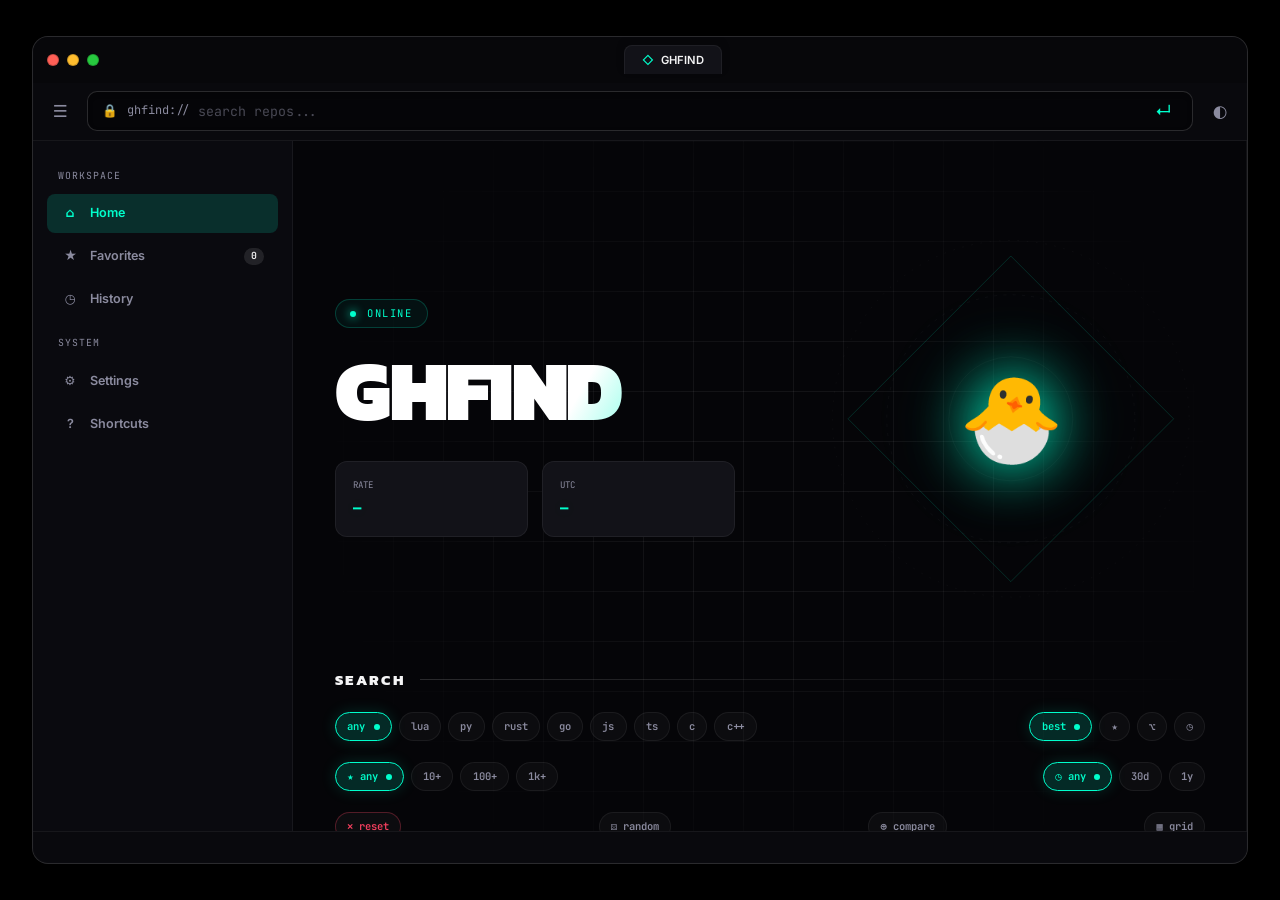
==== commit bec7d85d: "Update HTML structure and titles for GHFIND" ====
--- a/index.html
+++ b/index.html
@@ -3,94 +3,118 @@
 <head>
 <meta charset="utf-8">
 <meta name="viewport" content="width=device-width,initial-scale=1,viewport-fit=cover">
-<title>◆ Claude Code Hub</title>
-<link rel="icon" href="data:image/svg+xml,<svg xmlns='http://www.w3.org/2000/svg' viewBox='0 0 100 100'><text y='.9em' font-size='90'>◆</text></svg>">
+<title>◇ GHFIND</title>
+<link rel="icon" href="data:image/svg+xml,<svg xmlns='http://www.w3.org/2000/svg' viewBox='0 0 100 100'><text y='.9em' font-size='90'>🐣</text></svg>">
 <link rel="preconnect" href="https://fonts.googleapis.com">
 <link rel="preconnect" href="https://fonts.gstatic.com" crossorigin>
-<link href="https://fonts.googleapis.com/css2?family=Inter:wght@400;500;600;700;800;900&family=JetBrains+Mono:wght@400;500;700;800&family=Kanit:wght@600;800;900&display=swap" rel="stylesheet">
+<link href="https://fonts.googleapis.com/css2?family=Inter:wght@400;600;800&family=JetBrains+Mono:wght@400;700&family=Kanit:wght@600;900&display=swap" rel="stylesheet">
 <link rel="stylesheet" href="style.css">
 </head>
 <body>
+  <div class="app">
+    <div class="chrome">
+      <div class="osbar">
+        <div class="dots"><i class="r"></i><i class="y"></i><i class="g"></i></div>
+        <div class="tabs"><div class="tab"><span class="ic">◇</span> GHFIND</div></div>
+      </div>
+      <div class="toolbar">
+        <button id="toggle-sb" class="tbtn">☰</button>
+        <div class="urlbar">
+          <span class="lock">🔒</span>
+          <span class="proto" id="proto">ghfind://</span>
+          <input id="q" type="text" placeholder="search repos..." autocomplete="off">
+          <button id="go" class="gobtn">↵</button>
+        </div>
+        <button id="theme" class="tbtn">◐</button>
+      </div>
+    </div>
+    <div class="body">
+      <div class="sidebar" id="sb">
+        <div class="sb-title">Workspace</div>
+        <div class="sl active"><span>⌂</span> Home</div>
+        <div class="sl" id="nav-favs"><span>★</span> Favorites <span class="badge" id="fc">0</span></div>
+        <div class="sl" id="nav-hist"><span>◷</span> History</div>
+        <div class="sb-title">System</div>
+        <div class="sl" id="nav-settings"><span>⚙</span> Settings</div>
+        <div class="sl" id="nav-help"><span>?</span> Shortcuts</div>
+      </div>
+      <div class="viewport" id="vp">
+        <div class="bg-grid"></div>
+        <canvas id="cv"></canvas>
+        <div class="content">
+          <div class="hero">
+            <div class="hl">
+              <div class="sig"><span class="dot"></span> ONLINE</div>
+              <h1 class="title">GHFIND</h1>
+              <div class="boxes">
+                <div class="box"><div class="k">RATE</div><div class="v" id="rate">—</div></div>
+                <div class="box"><div class="k">UTC</div><div class="v" id="utc">—</div></div>
+              </div>
+            </div>
+            <div class="hr">
+              <svg class="orbit" viewBox="0 0 500 500">
+                <circle cx="250" cy="250" r="80"/><circle cx="250" cy="250" r="160" stroke-dasharray="4 8"/><circle cx="250" cy="250" r="230" stroke-dasharray="2 10"/>
+                <polygon points="250,40 460,250 250,460 40,250" fill="none"/>
+              </svg>
+              <div class="mascot"><div class="glow"></div><div class="glyph">🐣</div></div>
+            </div>
+          </div>
+          <div class="search-area" id="search">
+            <div class="s-head"><h2>SEARCH</h2><span class="line"></span></div>
+            <div class="chips-bar">
+              <div class="chips" id="langs">
+                <button class="chip on" data-v="">any</button><button class="chip" data-v="lua">lua</button><button class="chip" data-v="python">py</button><button class="chip" data-v="rust">rust</button><button class="chip" data-v="go">go</button><button class="chip" data-v="javascript">js</button><button class="chip" data-v="typescript">ts</button><button class="chip" data-v="c">c</button><button class="chip" data-v="c++">c++</button>
+              </div>
+              <div class="chips" id="sorts">
+                <button class="chip on" data-v="">best</button><button class="chip" data-v="stars">★</button><button class="chip" data-v="forks">⌥</button><button class="chip" data-v="updated">◷</button>
+              </div>
+            </div>
+            <div class="chips-bar">
+              <div class="chips" id="stars">
+                <button class="chip on" data-v="">★ any</button><button class="chip" data-v="10">10+</button><button class="chip" data-v="100">100+</button><button class="chip" data-v="1000">1k+</button>
+              </div>
+              <div class="chips" id="age">
+                <button class="chip on" data-v="">◷ any</button><button class="chip" data-v="30">30d</button><button class="chip" data-v="365">1y</button>
+              </div>
+            </div>
+            <div class="chips-bar">
+              <button class="chip" id="reset">✕ reset</button>
+              <button class="chip" id="rand">⚄ random</button>
+              <button class="chip" id="cmp">⊕ compare</button>
+              <button class="chip" id="view">▦ grid</button>
+            </div>
+            <div class="status" id="status"></div>
+            <div class="stats" id="stats" hidden></div>
+            <div class="grid" id="grid"></div>
+            <div class="more-wrap"><button id="more" hidden>LOAD MORE</button></div>
+          </div>
+        </div>
+      </div>
+    </div>
+    <div class="ticker"><div class="track" id="ticker"></div></div>
+  </div>
 
-<div class="browser-chrome">
-  <div class="os-bar">
-    <div class="os-controls"><div class="os-dot red"></div><div class="os-dot yellow"></div><div class="os-dot green"></div></div>
-    <div class="browser-tabs"><div class="tab"><span class="favicon">◆</span> Claude Code Hub</div></div>
-    <div style="width: 60px;"></div>
-  </div>
-  
-  <div class="toolbar">
-    <div class="nav-actions">
-      <button id="toggle-sidebar">☰</button>
-      <button>←</button><button>→</button><button onclick="location.reload()">↻</button>
-    </div>
-    <div class="address-bar">
-      <span class="address-icon">🔒</span>
-      <span class="address-protocol">claude://</span>
-      <input id="repo-search" type="text" placeholder="Search topic:claude-code..." autocomplete="off" spellcheck="false">
-      <kbd>/</kbd>
-    </div>
-    <div style="display: flex; gap: 0.5rem; align-items: center;">
-      <button id="theme-toggle" class="nav-actions" style="font-size: 1.2rem;">◐</button>
-      <button id="submit-btn" class="m-btn primary" style="padding: 0.4rem 1rem; font-size: 0.8rem; border-radius: 8px;">＋ Submit</button>
+  <div class="drawer" id="drawer" hidden>
+    <div class="db" id="drawer-back"></div>
+    <div class="dp">
+      <div class="dh">
+        <h3 id="dtitle" style="font-family:var(--f-m); color:var(--ac)">Favorites</h3>
+        <div id="dactions"></div>
+        <button class="mbtn" id="drawer-close">✕</button>
+      </div>
+      <div class="dbody" id="dbody"></div>
     </div>
   </div>
-</div>
 
-<div class="browser-body">
-  <div class="sidebar" id="sidebar">
-    <div class="sidebar-title">Explore</div>
-    <div class="side-link active" data-cat="all"><span class="icon">⌂</span> All Repos</div>
-    <div class="side-link" data-cat="claude-code"><span class="icon">🏛️</span> Core</div>
-    <div class="side-link" data-cat="claude-skills"><span class="icon">⚡</span> Skills</div>
-    <div class="side-link" data-cat="mcp-server"><span class="icon">🔌</span> MCP Servers</div>
-    <div class="side-link" data-cat="claude-api"><span class="icon">🧠</span> API / Frameworks</div>
-    <div class="sidebar-title">Library</div>
-    <div class="side-link" onclick="toast('Saved locally')"><span class="icon">★</span> Favorites</div>
+  <div class="modal" id="modal" hidden>
+    <div class="mb" id="modal-back"></div>
+    <div class="mp">
+      <button class="mbtn mc" id="modal-close">✕</button>
+      <div class="mbody" id="mbody"></div>
+    </div>
   </div>
 
-  <div class="viewport" id="viewport">
-    <div class="bg-grid"></div>
-    <canvas id="map-canvas"></canvas>
-    
-    <div class="app-content">
-      <section class="hero">
-        <h1 class="hero-title">CLAUDE CODE HUB</h1>
-        <div class="hero-tag">live github api integration · open source ecosystem</div>
-        <div class="stats-grid">
-          <div class="stat-item"><div class="num" id="stat-repos">0</div><div class="lbl">Repos Loaded</div></div>
-          <div class="stat-item"><div class="num" id="stat-stars">0</div><div class="lbl">Total Stars</div></div>
-        </div>
-      </section>
-
-      <div class="filter-bar">
-        <div class="filter-group">
-          <label>Sort</label>
-          <select id="sort-filter">
-            <option value="stars">Stars ↓</option>
-            <option value="updated">Recently Updated</option>
-            <option value="forks">Forks ↓</option>
-          </select>
-        </div>
-      </div>
-
-      <div class="repo-grid" id="repo-grid"></div>
-    </div>
-  </div>
-</div>
-
-<div class="ticker"><div class="ticker-track" id="ticker"></div></div>
-
-<div class="modal" id="repo-modal" hidden>
-  <div class="modal-back" id="modal-back"></div>
-  <div class="modal-panel">
-    <button class="modal-close" id="modal-close">✕</button>
-    <div class="modal-body" id="modal-body"></div>
-  </div>
-</div>
-
-<div class="toast" id="toast"></div>
-
-<script src="app.js"></script>
+  <div class="toast" id="toast"></div>
+  <script src="app.js"></script>
 </body>
 </html>
--- a/style.css
+++ b/style.css
@@ -1,95 +1,202 @@
-@property --angle { syntax: '<angle>'; initial-value: 0deg; inherits: false; }
 :root {
-  --bg: #09090b; --bg2: #111113; --card: rgba(18, 18, 24, 0.6); --card2: rgba(28, 28, 36, 0.8);
-  --fg: #f4f4f5; --muted: #a1a1aa; --accent: #00ffcc; --accent-dim: rgba(0, 255, 204, 0.15);
-  --claude: #f97316; --claude-dim: rgba(249, 115, 22, 0.15); --purple: #8b5cf6;
-  --border: rgba(255, 255, 255, 0.08); --border-lit: rgba(255, 255, 255, 0.15);
-  --font-sans: "Inter", sans-serif; --font-mono: "JetBrains Mono", monospace; --radius: 12px; --track: rgba(255, 255, 255, 0.03);
+  --bg:#050508; --bg2:#0a0a0f; --cd:#121218; --cd2:#1c1c24;
+  --fg:#f4f4f5; --mt:#8b8b9f;
+  --ac:#00ffcc; --acd:#00ffcc26; --pu:#8b5cf6; --pud:#8b5cf626;
+  --er:#f43f5e; --bd:#ffffff0f; --bdl:#ffffff26;
+  --f-s:"Inter",system-ui,sans-serif; --f-m:"JetBrains Mono",monospace; --f-d:"Kanit",sans-serif;
 }
 [data-theme="light"] {
-  --bg: #e2e8f0; --bg2: #ffffff; --card: rgba(255, 255, 255, 0.7); --card2: rgba(241, 245, 249, 0.9);
-  --fg: #0f172a; --muted: #64748b; --accent: #059669; --accent-dim: rgba(5, 150, 105, 0.1);
-  --claude: #ea580c; --claude-dim: rgba(234, 88, 12, 0.1); --border: rgba(0, 0, 0, 0.08);
-}
-* { box-sizing: border-box; margin: 0; padding: 0; scrollbar-width: thin; scrollbar-color: var(--border) transparent; }
-*::-webkit-scrollbar { width: 6px; height: 6px; } *::-webkit-scrollbar-thumb { background: var(--border-lit); border-radius: 10px; }
-html { background: #000; height: 100vh; overflow: hidden; display: flex; align-items: center; justify-content: center; font-family: var(--font-sans); }
-body { width: 96vw; height: 94vh; max-width: 1700px; background: var(--bg); border-radius: 16px; border: 1px solid var(--border-lit); box-shadow: 0 30px 100px rgba(0,0,0,0.8), 0 0 0 1px rgba(255,255,255,0.05) inset; display: flex; flex-direction: column; overflow: hidden; position: relative; color: var(--fg); font-size: 14px; }
-a { color: inherit; text-decoration: none; } button { font-family: inherit; cursor: pointer; border: none; background: none; color: inherit; }
-kbd { display: inline-block; background: rgba(255,255,255,0.05); border: 1px solid var(--border-lit); color: var(--muted); font-family: var(--font-mono); font-size: 0.65rem; padding: 0.1rem 0.4rem; border-radius: 4px; margin-left: 0.4rem; box-shadow: 0 2px 0 rgba(0,0,0,0.5); }
-
-.browser-chrome { display: flex; flex-direction: column; background: rgba(10, 10, 15, 0.9); backdrop-filter: blur(20px); border-bottom: 1px solid var(--border); z-index: 100; }
-[data-theme="light"] .browser-chrome { background: rgba(255, 255, 255, 0.9); }
-.os-bar { display: flex; align-items: center; padding: 0.6rem 1rem; gap: 1rem; background: rgba(0,0,0,0.2); }
-.os-controls { display: flex; gap: 8px; } .os-dot { width: 12px; height: 12px; border-radius: 50%; }
-.os-dot.red { background: #ff5f56; } .os-dot.yellow { background: #ffbd2e; } .os-dot.green { background: #27c93f; }
-.browser-tabs { display: flex; gap: 0.5rem; flex: 1; justify-content: center; align-items: center; }
-.tab { display: flex; align-items: center; gap: 0.5rem; padding: 0.4rem 1.2rem; background: var(--card); border: 1px solid var(--border); border-radius: 8px 8px 0 0; font-size: 0.8rem; font-weight: 600; border-bottom: none; }
-.tab .favicon { color: var(--claude); }
-.toolbar { display: flex; align-items: center; padding: 0.6rem 1rem; gap: 1rem; }
-.nav-actions { display: flex; gap: 0.5rem; color: var(--muted); }
-.nav-actions button { font-size: 1.1rem; padding: 0.4rem; border-radius: 8px; transition: 0.2s; display: flex; align-items: center; justify-content: center; }
-.nav-actions button:hover { background: rgba(255,255,255,0.1); color: var(--fg); }
-.address-bar { flex: 1; display: flex; align-items: center; gap: 0.6rem; background: var(--bg); border: 1px solid var(--border-lit); border-radius: 10px; padding: 0 1rem; height: 40px; transition: 0.2s; box-shadow: inset 0 2px 5px rgba(0,0,0,0.2); }
-.address-bar:focus-within { border-color: var(--claude); box-shadow: 0 0 0 3px var(--claude-dim), inset 0 2px 5px rgba(0,0,0,0.2); }
-.address-icon { color: var(--claude); font-size: 0.9rem; }
-.address-protocol { font-family: var(--font-mono); font-size: 0.85rem; color: var(--muted); }
-.address-bar input { flex: 1; background: transparent; border: none; outline: none; color: var(--fg); font-family: var(--font-mono); font-size: 0.95rem; height: 100%; }
-.browser-body { display: flex; flex: 1; overflow: hidden; position: relative; }
-.sidebar { width: 260px; background: var(--bg2); border-right: 1px solid var(--border); display: flex; flex-direction: column; padding: 1rem; gap: 0.3rem; transition: width 0.3s ease; overflow: hidden; z-index: 50; }
-.sidebar.collapsed { width: 0; padding: 0; border: none; }
-.sidebar-title { font-family: var(--font-mono); font-size: 0.7rem; color: var(--muted); text-transform: uppercase; margin: 1rem 0 0.5rem 0.8rem; font-weight: bold; }
-.side-link { display: flex; align-items: center; gap: 0.8rem; padding: 0.7rem 1rem; border-radius: 8px; color: var(--muted); font-weight: 600; font-size: 0.9rem; transition: 0.2s; cursor: pointer; }
-.side-link:hover { background: rgba(255,255,255,0.03); color: var(--fg); transform: translateX(4px); }
-.side-link.active { background: var(--claude-dim); color: var(--claude); }
-.viewport { flex: 1; overflow-y: auto; overflow-x: hidden; position: relative; scroll-behavior: smooth; }
-#map-canvas { position: absolute; inset: 0; z-index: 0; pointer-events: none; opacity: 0.6; }
-.bg-grid { position: absolute; inset: 0; z-index: 0; pointer-events: none; background-image: linear-gradient(var(--track) 1px, transparent 1px), linear-gradient(90deg, var(--track) 1px, transparent 1px); background-size: 50px 50px; mask-image: radial-gradient(circle at center, black 20%, transparent 80%); }
-.app-content { position: relative; z-index: 10; padding: 2rem 3rem; min-height: 100%; display: flex; flex-direction: column; }
-.hero { display: flex; flex-direction: column; align-items: center; text-align: center; padding: 3rem 0 2rem; }
-.hero-title { font-size: clamp(2.5rem, 5vw, 4rem); font-family: "Kanit", sans-serif; font-weight: 900; margin-bottom: 1rem; letter-spacing: -0.04em; background: linear-gradient(120deg, #fff 30%, var(--claude) 50%, #fff 70%); background-size: 200% 100%; -webkit-background-clip: text; -webkit-text-fill-color: transparent; animation: shimmer 4s infinite linear; }
-@keyframes shimmer { 0% { background-position: 200% 0; } 100% { background-position: -200% 0; } }
-.hero-tag { font-family: var(--font-mono); color: var(--muted); margin-bottom: 2rem; font-size: 1rem; }
-.hero-tag::before { content: '// '; color: var(--claude); font-weight: bold; }
-.stats-grid { display: flex; gap: 2rem; justify-content: center; margin-bottom: 2rem; flex-wrap: wrap; }
-.stat-item { text-align: center; background: var(--card); border: 1px solid var(--border); border-radius: 12px; padding: 1rem 2rem; backdrop-filter: blur(10px); }
-.stat-item .num { font-family: var(--font-mono); font-size: 1.5rem; font-weight: 900; color: var(--claude); }
-.stat-item .lbl { font-family: var(--font-mono); font-size: 0.7rem; color: var(--muted); text-transform: uppercase; }
-.filter-bar { display: flex; align-items: center; gap: 1rem; margin-bottom: 2rem; background: var(--card); border: 1px solid var(--border); border-radius: 12px; padding: 0.8rem 1.2rem; backdrop-filter: blur(10px); flex-wrap: wrap; }
-.filter-group { display: flex; align-items: center; gap: 0.5rem; }
-.filter-group label { font-family: var(--font-mono); font-size: 0.75rem; color: var(--muted); }
-.filter-group select { background: var(--bg2); border: 1px solid var(--border); color: var(--fg); padding: 0.4rem 0.8rem; border-radius: 6px; font-family: var(--font-mono); font-size: 0.8rem; outline: none; cursor: pointer; }
-.repo-grid { display: grid; grid-template-columns: repeat(auto-fill, minmax(340px, 1fr)); gap: 1.5rem; }
-.repo-card { background: var(--card); border: 1px solid var(--border); border-radius: var(--radius); padding: 1.5rem; display: flex; flex-direction: column; transition: 0.3s cubic-bezier(0.2, 0.8, 0.2, 1); position: relative; overflow: hidden; backdrop-filter: blur(20px); animation: slideUpFade 0.6s ease forwards; }
-@keyframes slideUpFade { to { opacity: 1; transform: translateY(0); } }
-.repo-card:hover { border-color: var(--claude); box-shadow: 0 20px 40px -10px rgba(0,0,0,0.8), 0 0 20px var(--claude-dim); transform: translateY(-4px); }
-.card-head { display: flex; justify-content: space-between; align-items: flex-start; margin-bottom: 0.8rem; }
-.card-category { font-family: var(--font-mono); font-size: 0.65rem; color: var(--claude); background: var(--claude-dim); padding: 0.2rem 0.6rem; border-radius: 4px; text-transform: uppercase; font-weight: bold; }
-.card-stars { font-family: var(--font-mono); font-size: 0.8rem; color: var(--accent); font-weight: bold; }
-.repo-name { font-family: var(--font-mono); font-size: 1.1rem; font-weight: 800; color: var(--fg); margin-bottom: 0.5rem; line-height: 1.3; }
-.repo-desc { font-size: 0.85rem; color: var(--muted); line-height: 1.6; margin-bottom: 1.2rem; flex: 1; display: -webkit-box; -webkit-line-clamp: 3; -webkit-box-orient: vertical; overflow: hidden; }
-.card-foot { display: flex; align-items: center; justify-content: space-between; border-top: 1px solid var(--border); padding-top: 1rem; margin-top: auto; }
-.lang-pill { display: inline-flex; align-items: center; gap: 0.4rem; background: rgba(255,255,255,0.03); padding: 0.2rem 0.6rem; border-radius: 6px; font-family: var(--font-mono); font-size: 0.7rem; color: var(--muted); border: 1px solid var(--border); }
-.card-actions button { background: rgba(255,255,255,0.03); border: 1px solid var(--border); padding: 0.3rem 0.8rem; border-radius: 6px; font-family: var(--font-mono); font-size: 0.7rem; color: var(--muted); transition: 0.2s; font-weight: bold; }
-.card-actions button:hover { border-color: var(--claude); color: var(--claude); background: var(--claude-dim); }
-.loading-spinner { display: flex; justify-content: center; padding: 4rem; width: 100%; color: var(--claude); font-family: var(--font-mono); font-weight: bold; }
-.modal { position: absolute; inset: 0; z-index: 300; display: flex; align-items: flex-start; justify-content: center; padding: 3rem 1rem; overflow-y: auto; }
-.modal[hidden] { display: none; }
-.modal-back { position: absolute; inset: 0; background: rgba(0,0,0,0.85); backdrop-filter: blur(10px); }
-.modal-panel { position: relative; width: min(800px, 100%); background: var(--bg2); border: 1px solid var(--border-lit); border-radius: 16px; box-shadow: 0 30px 80px rgba(0,0,0,0.8); animation: popModal 0.3s cubic-bezier(0.175, 0.885, 0.32, 1.275) forwards; }
-@keyframes popModal { to { transform: translateY(0); opacity: 1; } }
-.modal-close { position: absolute; top: 1rem; right: 1rem; z-index: 10; background: rgba(255,255,255,0.1); border: none; color: var(--fg); width: 30px; height: 30px; border-radius: 50%; cursor: pointer; }
-.modal-body { padding: 2.5rem; }
-.m-title { font-size: 1.8rem; font-family: var(--font-mono); font-weight: 900; margin-bottom: 0.5rem; color: var(--claude); }
-.m-desc { font-size: 1rem; color: var(--muted); line-height: 1.8; margin-bottom: 2rem; }
-.m-actions { display: flex; gap: 1rem; flex-wrap: wrap; border-top: 1px solid var(--border); padding-top: 1.5rem; }
-.m-btn { background: rgba(255,255,255,0.03); border: 1px solid var(--border); padding: 0.7rem 1.5rem; border-radius: 8px; font-family: var(--font-mono); font-size: 0.85rem; font-weight: 700; transition: 0.2s; }
-.m-btn:hover { border-color: var(--claude); color: var(--claude); background: var(--claude-dim); }
-.m-btn.primary { background: var(--claude); color: #000; border-color: var(--claude); }
-.ticker { height: 32px; background: rgba(10, 10, 15, 0.9); border-top: 1px solid var(--border); display: flex; align-items: center; overflow: hidden; white-space: nowrap; z-index: 100; }
-.ticker-track { display: flex; gap: 3rem; animation: ticker 40s linear infinite; font-family: var(--font-mono); font-size: 0.7rem; color: var(--muted); font-weight: bold; }
-@keyframes ticker { 0% { transform: translateX(0); } 100% { transform: translateX(-50%); } }
-.toast { position: absolute; bottom: 50px; left: 50%; transform: translateX(-50%) translateY(20px); background: var(--fg); color: var(--bg); padding: 0.8rem 1.5rem; border-radius: 99px; font-family: var(--font-mono); font-size: 0.85rem; font-weight: 800; opacity: 0; pointer-events: none; transition: 0.3s; z-index: 400; box-shadow: 0 10px 30px rgba(0,0,0,0.5); }
-.toast.on { opacity: 1; transform: translateX(-50%) translateY(0); }
-@media (max-width: 900px) { .sidebar { position: absolute; height: 100%; box-shadow: 10px 0 30px rgba(0,0,0,0.5); } .repo-grid { grid-template-columns: 1fr; } .filter-bar { flex-direction: column; align-items: stretch; } }
-@media (max-width: 768px) { body { width: 100vw; height: 100vh; border-radius: 0; border: none; } .os-bar { display: none; } .app-content { padding: 1.5rem 1rem; } }
+  --bg:#e2e8f0; --bg2:#fff; --cd:#fff9; --cd2:#f1f5f9;
+  --fg:#0f172a; --mt:#64748b;
+  --ac:#059669; --acd:#0596691a; --pu:#7c3aed; --pud:#7c3aed1a;
+  --er:#e11d48; --bd:#00000014; --bdl:#00000026;
+}
+*,*::before,*::after{box-sizing:border-box;margin:0;padding:0}
+html{background:#000;height:100vh;display:flex;align-items:center;justify-content:center;font:14px/1.5 var(--f-s);color:var(--fg);overflow:hidden;-webkit-font-smoothing:antialiased}
+body{width:95vw;height:92vh;max-width:1600px;background:var(--bg);border-radius:16px;border:1px solid var(--bdl);box-shadow:0 30px 100px #000c,0 0 0 1px #ffffff0d inset;display:flex;flex-direction:column;overflow:hidden;position:relative}
+a{color:inherit;text-decoration:none}button{font:inherit;cursor:pointer;border:none;background:none;color:inherit}
+h1,h2,h3{font-family:var(--f-d);letter-spacing:.02em}
+kbd{display:inline-block;background:#ffffff0d;border:1px solid var(--bdl);color:var(--mt);font-family:var(--f-m);font-size:.65rem;padding:.1rem .4rem;border-radius:4px;margin-left:.4rem;vertical-align:middle;box-shadow:0 2px 0 #0008}
+
+.app{display:flex;flex-direction:column;flex:1;overflow:hidden}
+.chrome{display:flex;flex-direction:column;background:#0a0a0fe6;backdrop-filter:blur(20px);border-bottom:1px solid var(--bd);z-index:100}
+[data-theme="light"] .chrome{background:#ffffffe6}
+.osbar{display:flex;align-items:center;padding:.6rem 1rem;gap:1rem;background:#0003}
+[data-theme="light"] .osbar{background:#0000000d}
+.dots{display:flex;gap:8px}
+.dots i{width:12px;height:12px;border-radius:50%;border:1px solid #0003}
+.dots .r{background:#ff5f56}.dots .y{background:#ffbd2e}.dots .g{background:#27c93f}
+.tabs{display:flex;gap:.5rem;flex:1;justify-content:center}
+.tab{display:flex;align-items:center;gap:.5rem;padding:.4rem 1.2rem;background:var(--cd);border:1px solid var(--bd);border-radius:8px 8px 0 0;font-size:.8rem;font-weight:600;border-bottom:none;box-shadow:0 -4px 10px #0000001a}
+.tab .ic{color:var(--ac)}
+.toolbar{display:flex;align-items:center;padding:.6rem 1rem;gap:1rem}
+.tbtn{font-size:1.2rem;padding:.4rem;border-radius:8px;transition:all .2s;display:flex;align-items:center;justify-content:center;color:var(--mt)}
+.tbtn:hover{background:#ffffff1a;color:var(--fg)}
+.urlbar{flex:1;display:flex;align-items:center;gap:.6rem;background:var(--bg);border:1px solid var(--bdl);border-radius:10px;padding:0 1rem;height:40px;transition:all .2s;box-shadow:inset 0 2px 5px #0003}
+.urlbar:focus-within{border-color:var(--ac);box-shadow:0 0 0 3px var(--acd),inset 0 2px 5px #0003}
+.urlbar .lock{color:var(--ac);font-size:.9rem}
+.urlbar .proto{font-family:var(--f-m);font-size:.85rem;color:var(--mt)}
+.urlbar input{flex:1;background:transparent;border:none;outline:none;color:var(--fg);font-family:var(--f-m);font-size:.95rem;padding:0;margin:0;height:100%}
+.urlbar input::placeholder{color:var(--mt);opacity:.5}
+.gobtn{color:var(--ac);font-size:1.2rem;padding:0 .5rem}
+
+.body{display:flex;flex:1;overflow:hidden;position:relative}
+.sidebar{width:260px;background:var(--bg2);border-right:1px solid var(--bd);display:flex;flex-direction:column;padding:1rem;gap:.3rem;transition:width .3s ease;overflow:hidden;z-index:50}
+.sidebar.collapsed{width:0;padding:0;border:none}
+.sb-title{font-family:var(--f-m);font-size:.7rem;color:var(--mt);text-transform:uppercase;letter-spacing:.1em;margin:1rem 0 .5rem .8rem}
+.sl{display:flex;align-items:center;gap:.8rem;padding:.7rem 1rem;border-radius:8px;color:var(--mt);font-weight:600;font-size:.9rem;transition:all .2s;cursor:pointer}
+.sl:hover{background:#ffffff08;color:var(--fg);transform:translateX(4px)}
+.sl.active{background:var(--acd);color:var(--ac)}
+.sl span:first-child{width:18px;text-align:center}
+.badge{margin-left:auto;background:#ffffff1a;color:var(--fg);font-size:.7rem;padding:.1rem .5rem;border-radius:99px;font-family:var(--f-m)}
+
+.viewport{flex:1;overflow-y:auto;overflow-x:hidden;position:relative;scroll-behavior:smooth;scrollbar-width:thin;scrollbar-color:var(--bdl) transparent}
+.viewport::-webkit-scrollbar{width:6px}
+.viewport::-webkit-scrollbar-thumb{background:var(--bdl);border-radius:10px}
+.viewport::-webkit-scrollbar-thumb:hover{background:var(--ac)}
+
+#cv{position:absolute;inset:0;z-index:0;pointer-events:none;opacity:.6}
+.bg-grid{position:absolute;inset:0;z-index:0;pointer-events:none;background-image:linear-gradient(var(--bd) 1px,transparent 1px),linear-gradient(90deg,var(--bd) 1px,transparent 1px);background-size:50px 50px;mask-image:radial-gradient(circle at center,#000 20%,transparent 80%);-webkit-mask-image:radial-gradient(circle at center,#000 20%,transparent 80%)}
+
+.content{position:relative;z-index:10;padding:2rem 3rem;min-height:100%;display:flex;flex-direction:column}
+.hero{display:grid;grid-template-columns:1.1fr 1fr;gap:4rem;max-width:1200px;margin:0 auto;width:100%;padding:4rem 0;align-items:center}
+.sig{display:inline-flex;align-items:center;gap:.8rem;font-family:var(--f-m);font-size:.75rem;color:var(--ac);letter-spacing:.15em;margin-bottom:1.5rem;background:#00ffcc0d;padding:.4rem 1rem;border-radius:99px;border:1px solid #00ffcc33;width:fit-content}
+.dot{width:6px;height:6px;background:var(--ac);border-radius:50%;box-shadow:0 0 10px var(--ac);animation:pulse 1.5s infinite}
+@keyframes pulse{0%{box-shadow:0 0 0 0 #00ffcc80}70%{box-shadow:0 0 0 10px #00ffcc00}100%{box-shadow:0 0 0 0 #00ffcc00}}
+.title{font-size:clamp(3.5rem,8vw,6rem);line-height:1;font-weight:900;margin-bottom:1rem;letter-spacing:-.04em;background:linear-gradient(120deg,#fff 30%,var(--ac) 50%,#fff 70%);background-size:200% 100%;-webkit-background-clip:text;-webkit-text-fill-color:transparent;animation:shimmer 4s infinite linear}
+@keyframes shimmer{0%{background-position:200% 0}100%{background-position:-200% 0}}
+.boxes{display:grid;grid-template-columns:repeat(2,1fr);gap:1rem;max-width:400px;margin-top:2rem}
+.box{background:var(--cd);border:1px solid var(--bd);border-radius:12px;padding:1.2rem;backdrop-filter:blur(10px)}
+.box .k{font-family:var(--f-m);font-size:.65rem;color:var(--mt);margin-bottom:.4rem}
+.box .v{font-family:var(--f-m);font-weight:800;font-size:1rem;color:var(--ac);text-shadow:0 0 15px var(--acd)}
+
+.hr{position:relative;aspect-ratio:1;display:flex;align-items:center;justify-content:center;perspective:1000px}
+.orbit{position:absolute;inset:0;width:100%;height:100%;animation:spinOrbit 30s linear infinite}
+@keyframes spinOrbit{100%{transform:rotate(360deg) rotateX(15deg) rotateY(15deg)}}
+.orbit circle,.orbit polygon{fill:none;stroke:var(--bdl);stroke-width:1;opacity:.3}
+.orbit polygon{stroke:var(--ac);opacity:.2}
+.mascot{position:relative;width:40%;display:flex;align-items:center;justify-content:center;z-index:2;animation:float3D 6s ease-in-out infinite}
+@keyframes float3D{0%,100%{transform:translateY(0) rotateX(10deg) rotateY(-10deg)}50%{transform:translateY(-20px) rotateX(-5deg) rotateY(5deg)}}
+.glow{position:absolute;inset:-30%;background:radial-gradient(circle,var(--acd) 0%,transparent 60%);filter:blur(30px)}
+.glyph{font-size:clamp(4rem,8vw,6rem);filter:drop-shadow(0 0 30px var(--ac));transform:translateZ(40px)}
+
+.search-area{max-width:1200px;margin:0 auto;width:100%;padding-bottom:4rem}
+.s-head{display:flex;align-items:center;gap:1rem;margin-bottom:1.5rem}
+.s-head h2{font-size:1.1rem;letter-spacing:.15em;font-weight:800}
+.s-head .line{flex:1;height:1px;background:linear-gradient(90deg,var(--bdl),transparent)}
+.chips-bar{display:flex;gap:1rem;flex-wrap:wrap;justify-content:space-between;margin-bottom:1.5rem}
+.chips{display:flex;gap:.5rem;flex-wrap:wrap;align-items:center}
+.chip{background:#ffffff08;border:1px solid var(--bd);color:var(--mt);padding:.4rem .8rem;border-radius:99px;font-family:var(--f-m);font-size:.75rem;font-weight:600;transition:all .2s;display:inline-flex;align-items:center;gap:.3rem;cursor:pointer}
+.chip:hover{border-color:var(--bdl);color:var(--fg);transform:translateY(-1px)}
+.chip.on{background:var(--acd);border-color:var(--ac);color:var(--ac);box-shadow:0 0 15px var(--acd)}
+.chip.on::after{content:'';display:inline-block;width:6px;height:6px;background:var(--ac);border-radius:50%;margin-left:.3rem}
+#reset{color:var(--er);border-color:#f43f5e4d}
+
+.status{font-family:var(--f-m);font-size:.85rem;color:var(--mt);margin-bottom:1.5rem;font-weight:bold}
+.status .ok{color:var(--ac)}
+.stats{display:flex;flex-wrap:wrap;gap:.6rem;margin-bottom:2rem}
+.stat{background:#ffffff05;border:1px solid var(--bd);padding:.3rem .8rem;border-radius:8px;font-family:var(--f-m);font-size:.75rem;cursor:pointer;display:flex;align-items:center;gap:.4rem}
+.stat .sw{width:8px;height:8px;border-radius:50%}
+
+.grid{display:grid;grid-template-columns:repeat(auto-fill,minmax(320px,1fr));gap:1.5rem;perspective:1500px}
+.grid.list{grid-template-columns:1fr;perspective:none}
+.card{background:var(--cd);border:1px solid var(--bd);border-radius:12px;padding:1.5rem;display:flex;flex-direction:column;transition:transform .1s ease,border-color .3s,box-shadow .3s;position:relative;overflow:hidden;backdrop-filter:blur(20px);opacity:0;transform:translateY(20px);animation:slideUp .6s cubic-bezier(.2,.8,.2,1) forwards}
+@keyframes slideUp{to{opacity:1;transform:translateY(0)}}
+.card::before{content:'';position:absolute;inset:0;background:radial-gradient(600px circle at var(--mx,50%) var(--my,50%),#00ffcc14,transparent 40%);opacity:0;transition:opacity .3s;pointer-events:none;z-index:0}
+.card:hover::before{opacity:1}
+.card:hover{border-color:var(--ac);box-shadow:0 20px 40px -10px #000c,0 0 20px #00ffcc1a}
+.ch{display:flex;align-items:center;gap:.8rem;margin-bottom:1rem;z-index:1;transform:translateZ(20px)}
+.av{width:32px;height:32px;border-radius:8px;background:var(--cd2);border:1px solid var(--bd)}
+.repo{font-family:var(--f-m);font-size:1rem;font-weight:800;color:var(--ac);flex:1;overflow:hidden;text-overflow:ellipsis;white-space:nowrap}
+.repo mark{background:var(--acd);color:var(--ac);padding:0 2px;border-radius:2px}
+.fav,.cmp{font-size:1.1rem;color:var(--mt);transition:all .2s}
+.fav:hover,.fav.on{color:var(--ac);transform:scale(1.2)}
+.cmp:hover,.cmp.on{color:var(--pu);transform:scale(1.2)}
+.desc{font-size:.85rem;color:var(--mt);line-height:1.6;margin-bottom:1rem;flex:1;display:-webkit-box;-webkit-line-clamp:3;-webkit-box-orient:vertical;overflow:hidden;z-index:1;transform:translateZ(10px)}
+.topics{display:flex;gap:.4rem;flex-wrap:wrap;margin-bottom:1rem;z-index:1}
+.topic{background:#ffffff08;border:1px solid var(--bd);padding:.2rem .6rem;border-radius:99px;font-size:.7rem;font-family:var(--f-m);color:var(--mt)}
+.cf{display:flex;align-items:center;gap:.8rem;font-size:.75rem;font-family:var(--f-m);margin-top:auto;border-top:1px solid var(--bd);padding-top:1rem;z-index:1;transform:translateZ(20px)}
+.pill{display:inline-flex;align-items:center;gap:.4rem;background:#ffffff08;padding:.2rem .6rem;border-radius:6px;border:1px solid var(--bd)}
+.pill::before{content:'';width:8px;height:8px;background:var(--lc,var(--ac));border-radius:50%;box-shadow:0 0 8px var(--lc,var(--ac))}
+.metric{color:var(--mt);display:inline-flex;align-items:center;gap:.2rem}
+.metric.dim{margin-left:auto;opacity:.6}
+.ca{display:flex;gap:.4rem;margin-top:1rem;padding-top:1rem;border-top:1px solid var(--bd);opacity:0;max-height:0;overflow:hidden;transition:all .3s;z-index:1;transform:translateZ(20px)}
+.card:hover .ca{opacity:1;max-height:60px}
+.act{background:var(--cd2);border:1px solid var(--bd);padding:.4rem .8rem;border-radius:6px;font-family:var(--f-m);font-size:.7rem;transition:all .2s;color:var(--mt);flex:1;text-align:center;font-weight:bold}
+.act:hover{border-color:var(--ac);color:var(--ac);background:var(--acd)}
+
+.more-wrap{text-align:center;margin-top:3rem}
+#more{padding:1rem 3rem;border-radius:99px;background:var(--cd);border:1px solid var(--bd);font-family:var(--f-m);font-weight:800;color:var(--fg);transition:all .2s}
+#more:hover{border-color:var(--ac);color:var(--ac);box-shadow:0 0 20px var(--acd);transform:translateY(-2px)}
+
+.ticker{height:32px;background:#0a0a0fe6;border-top:1px solid var(--bd);display:flex;align-items:center;overflow:hidden;white-space:nowrap;z-index:100}
+.track{display:flex;gap:3rem;animation:ticker 40s linear infinite;font-family:var(--f-m);font-size:.7rem;color:var(--mt);font-weight:bold}
+.track:hover{animation-play-state:paused}
+.track .dia{color:var(--ac);margin-right:.5rem}
+@keyframes ticker{0%{transform:translateX(0)}100%{transform:translateX(-50%)}}
+
+.modal{position:absolute;inset:0;z-index:300;display:flex;align-items:flex-start;justify-content:center;padding:3rem 1rem;overflow-y:auto}
+.modal[hidden]{display:none}
+.mb{position:absolute;inset:0;background:#000c;backdrop-filter:blur(10px)}
+.mp{position:relative;width:min(800px,100%);background:var(--bg2);border:1px solid var(--bdl);border-radius:16px;box-shadow:0 30px 80px #000c;transform:translateY(20px);animation:pop .3s cubic-bezier(.175,.885,.32,1.275) forwards;z-index:1}
+@keyframes pop{to{transform:translateY(0);opacity:1}}
+.mc{position:absolute;top:1rem;right:1rem;z-index:10}
+.mbody{padding:2.5rem}
+.mh{display:flex;gap:2rem;margin-bottom:2rem}
+.mav{width:80px;height:80px;border-radius:16px;border:1px solid var(--bdl)}
+.mtitle{font-size:1.8rem;font-family:var(--f-m);font-weight:900;word-break:break-all}
+.mowner{font-family:var(--f-m);font-size:.9rem;color:var(--ac);margin-bottom:.5rem}
+.mstats{display:grid;grid-template-columns:repeat(auto-fit,minmax(100px,1fr));gap:1rem;margin-bottom:2rem}
+.mstat{background:#ffffff05;padding:1rem;border-radius:10px;border:1px solid var(--bd);text-align:center}
+.mstat .v{font-family:var(--f-m);font-size:1.4rem;font-weight:bold;color:var(--ac)}
+.mstat .l{font-size:.7rem;color:var(--mt);text-transform:uppercase;margin-top:.2rem}
+.macts{display:flex;gap:.8rem;flex-wrap:wrap;margin-top:2rem;padding-top:2rem;border-top:1px solid var(--bd)}
+.mbtn{background:#ffffff08;border:1px solid var(--bd);padding:.6rem 1.2rem;border-radius:8px;font-family:var(--f-m);font-size:.85rem;color:var(--fg);transition:all .2s;font-weight:600}
+.mbtn:hover{border-color:var(--ac);color:var(--ac);background:var(--acd)}
+.mbtn.primary{background:var(--ac);color:#000;border-color:var(--ac);font-weight:900}
+.mreadme{margin-top:2rem;border-top:1px solid var(--bd);padding-top:2rem}
+.mload{font-family:var(--f-m);color:var(--mt);display:flex;align-items:center;gap:.5rem}
+.mload::before{content:'';width:14px;height:14px;border:2px solid var(--mt);border-top-color:var(--ac);border-radius:50%;animation:spin 1s linear infinite}
+@keyframes spin{100%{transform:rotate(360deg)}}
+
+.drawer{position:absolute;inset:0;z-index:200;display:flex;justify-content:flex-end;pointer-events:none}
+.drawer[hidden]{display:none}
+.db{position:absolute;inset:0;background:#00000080;opacity:0;transition:opacity .3s;pointer-events:auto}
+.drawer.on .db{opacity:1}
+.dp{position:relative;width:400px;height:100%;background:var(--bg2);border-left:1px solid var(--bdl);display:flex;flex-direction:column;transform:translateX(100%);transition:transform .3s;pointer-events:auto;z-index:1}
+.drawer.on .dp{transform:translateX(0)}
+.dh{display:flex;align-items:center;justify-content:space-between;padding:1.2rem;border-bottom:1px solid var(--bd)}
+.dbody{padding:1.2rem;overflow-y:auto;flex:1}
+
+.ricol{padding:1rem 0;border-bottom:1px solid var(--bd)}
+.ri{display:flex;align-items:center;gap:.8rem}
+.ri .av{width:32px;height:32px;border-radius:6px}
+.rtitle{font-family:var(--f-m);font-weight:bold;font-size:.9rem}
+.rsub{font-size:.8rem;color:var(--mt)}
+.rtools{display:flex;gap:.5rem;margin-top:.5rem}
+.rtools button{background:#ffffff0d;border:1px solid var(--bd);padding:.2rem .6rem;border-radius:4px;font-size:.7rem;font-family:var(--f-m)}
+.rtools button:hover{border-color:var(--ac);color:var(--ac)}
+
+.toast{position:absolute;bottom:50px;left:50%;transform:translateX(-50%) translateY(20px);background:var(--fg);color:var(--bg);padding:.8rem 1.5rem;border-radius:99px;font-family:var(--f-m);font-size:.85rem;font-weight:800;opacity:0;pointer-events:none;transition:all .3s;z-index:400;box-shadow:0 10px 30px #0008}
+.toast.on{opacity:1;transform:translateX(-50%) translateY(0)}
+.empty{text-align:center;padding:3rem;font-family:var(--f-m);color:var(--mt);border:1px dashed var(--bd);border-radius:12px}
+.hidden{display:none!important}
+
+@media(max-width:1024px){
+  .hero{grid-template-columns:1fr;text-align:center;padding:2rem 0}
+  .hero .hl{align-items:center;display:flex;flex-direction:column}
+  .boxes{margin:2rem auto 0}
+  .hr{display:none}
+  .sidebar{position:absolute;height:100%;box-shadow:10px 0 30px #0008}
+}
+@media(max-width:768px){
+  body{width:100vw;height:100vh;border-radius:0;border:none}
+  .osbar{display:none}
+  .content{padding:1.5rem 1rem}
+  .grid{grid-template-columns:1fr;perspective:none}
+  .card{transform:none!important}
+  .chips-bar{flex-direction:column}
+  .modal{padding:1rem}
+  .mbody{padding:1.5rem}
+  .mh{flex-direction:column;text-align:center;align-items:center}
+}
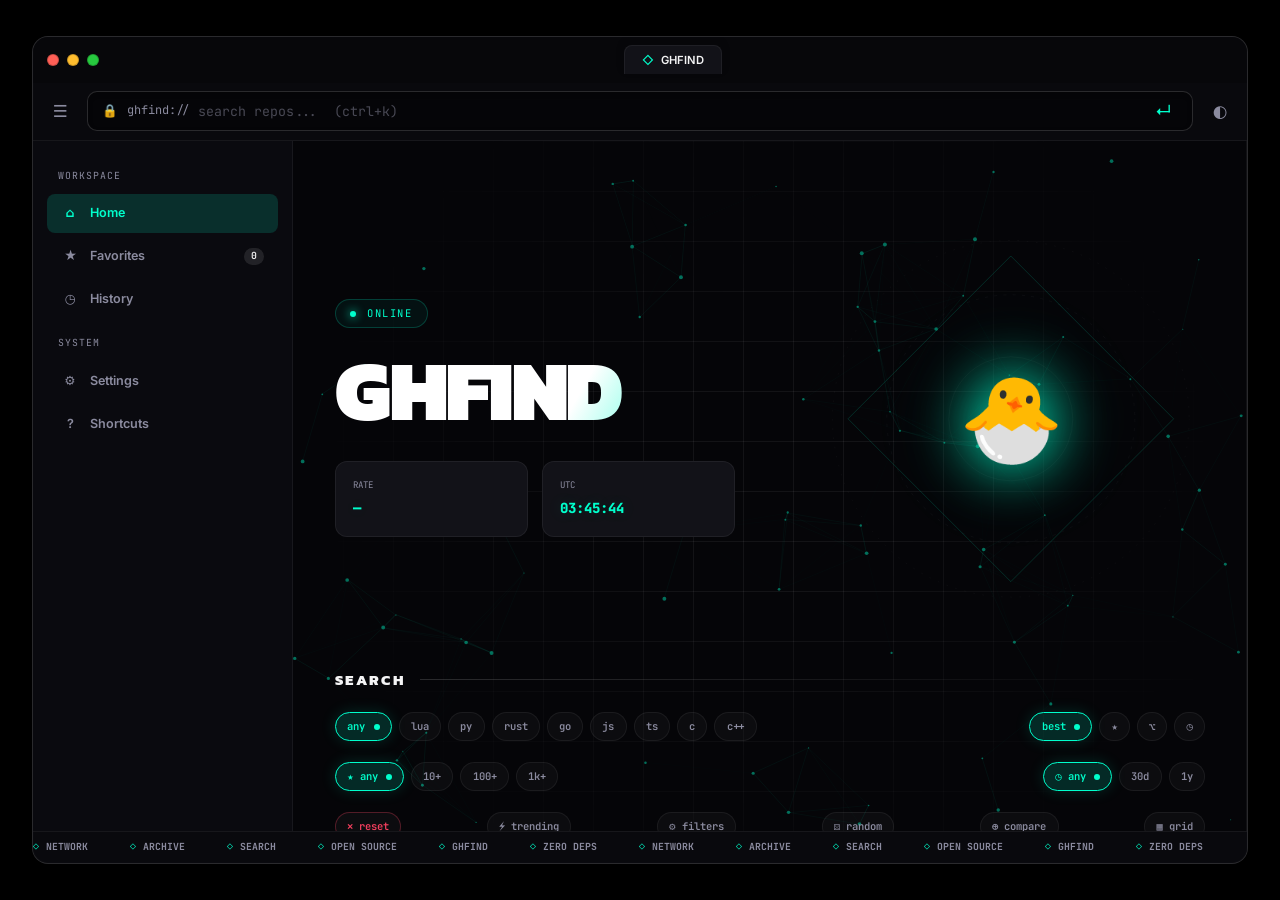
==== commit f8fbb5e5: "Add new buttons and input for advanced search options" ====
--- a/index.html
+++ b/index.html
@@ -22,7 +22,7 @@
         <div class="urlbar">
           <span class="lock">🔒</span>
           <span class="proto" id="proto">ghfind://</span>
-          <input id="q" type="text" placeholder="search repos..." autocomplete="off">
+          <input id="q" type="text" placeholder="search repos...  (ctrl+k)" autocomplete="off">
           <button id="go" class="gobtn">↵</button>
         </div>
         <button id="theme" class="tbtn">◐</button>
@@ -79,9 +79,32 @@
             </div>
             <div class="chips-bar">
               <button class="chip" id="reset">✕ reset</button>
+              <button class="chip" id="trending">⚡ trending</button>
+              <button class="chip" id="adv-btn">⚙ filters</button>
               <button class="chip" id="rand">⚄ random</button>
               <button class="chip" id="cmp">⊕ compare</button>
               <button class="chip" id="view">▦ grid</button>
+            </div>
+            <div class="chips-bar" id="adv-bar" hidden>
+              <div class="chips" id="lic">
+                <button class="chip on" data-v="">license any</button>
+                <button class="chip" data-v="mit">MIT</button>
+                <button class="chip" data-v="apache-2.0">Apache</button>
+                <button class="chip" data-v="gpl-3.0">GPL-3</button>
+                <button class="chip" data-v="isc">ISC</button>
+                <button class="chip" data-v="bsd-3-clause">BSD-3</button>
+              </div>
+              <div class="chips" id="forks">
+                <button class="chip on" data-v="">⌥ any</button>
+                <button class="chip" data-v="10">10+</button>
+                <button class="chip" data-v="100">100+</button>
+                <button class="chip" data-v="1000">1k+</button>
+              </div>
+              <div class="chips" id="arch">
+                <button class="chip on" data-v="exclude">hide archived</button>
+                <button class="chip" data-v="only">archived only</button>
+                <button class="chip" data-v="">any archived</button>
+              </div>
             </div>
             <div class="status" id="status"></div>
             <div class="stats" id="stats" hidden></div>
@@ -90,6 +113,13 @@
           </div>
         </div>
       </div>
+    </div>
+    <div class="bulkbar" id="bulkbar" hidden>
+      <span id="bulkcount">0 selected</span>
+      <button class="mbtn" id="bulk-open">OPEN ALL</button>
+      <button class="mbtn" id="bulk-copy">COPY URLS</button>
+      <button class="mbtn" id="bulk-fav">★ FAV ALL</button>
+      <button class="mbtn" id="bulk-clear" style="color:var(--er);border-color:var(--er)">CLEAR</button>
     </div>
     <div class="ticker"><div class="track" id="ticker"></div></div>
   </div>
@@ -114,6 +144,14 @@
     </div>
   </div>
 
+  <div class="cmdk" id="cmdk" hidden>
+    <div class="cmdk-back" id="cmdk-back"></div>
+    <div class="cmdk-panel">
+      <input id="cmdk-input" type="text" placeholder="type a command…" autocomplete="off">
+      <div class="cmdk-list" id="cmdk-list"></div>
+    </div>
+  </div>
+
   <div class="toast" id="toast"></div>
   <script src="app.js"></script>
 </body>
